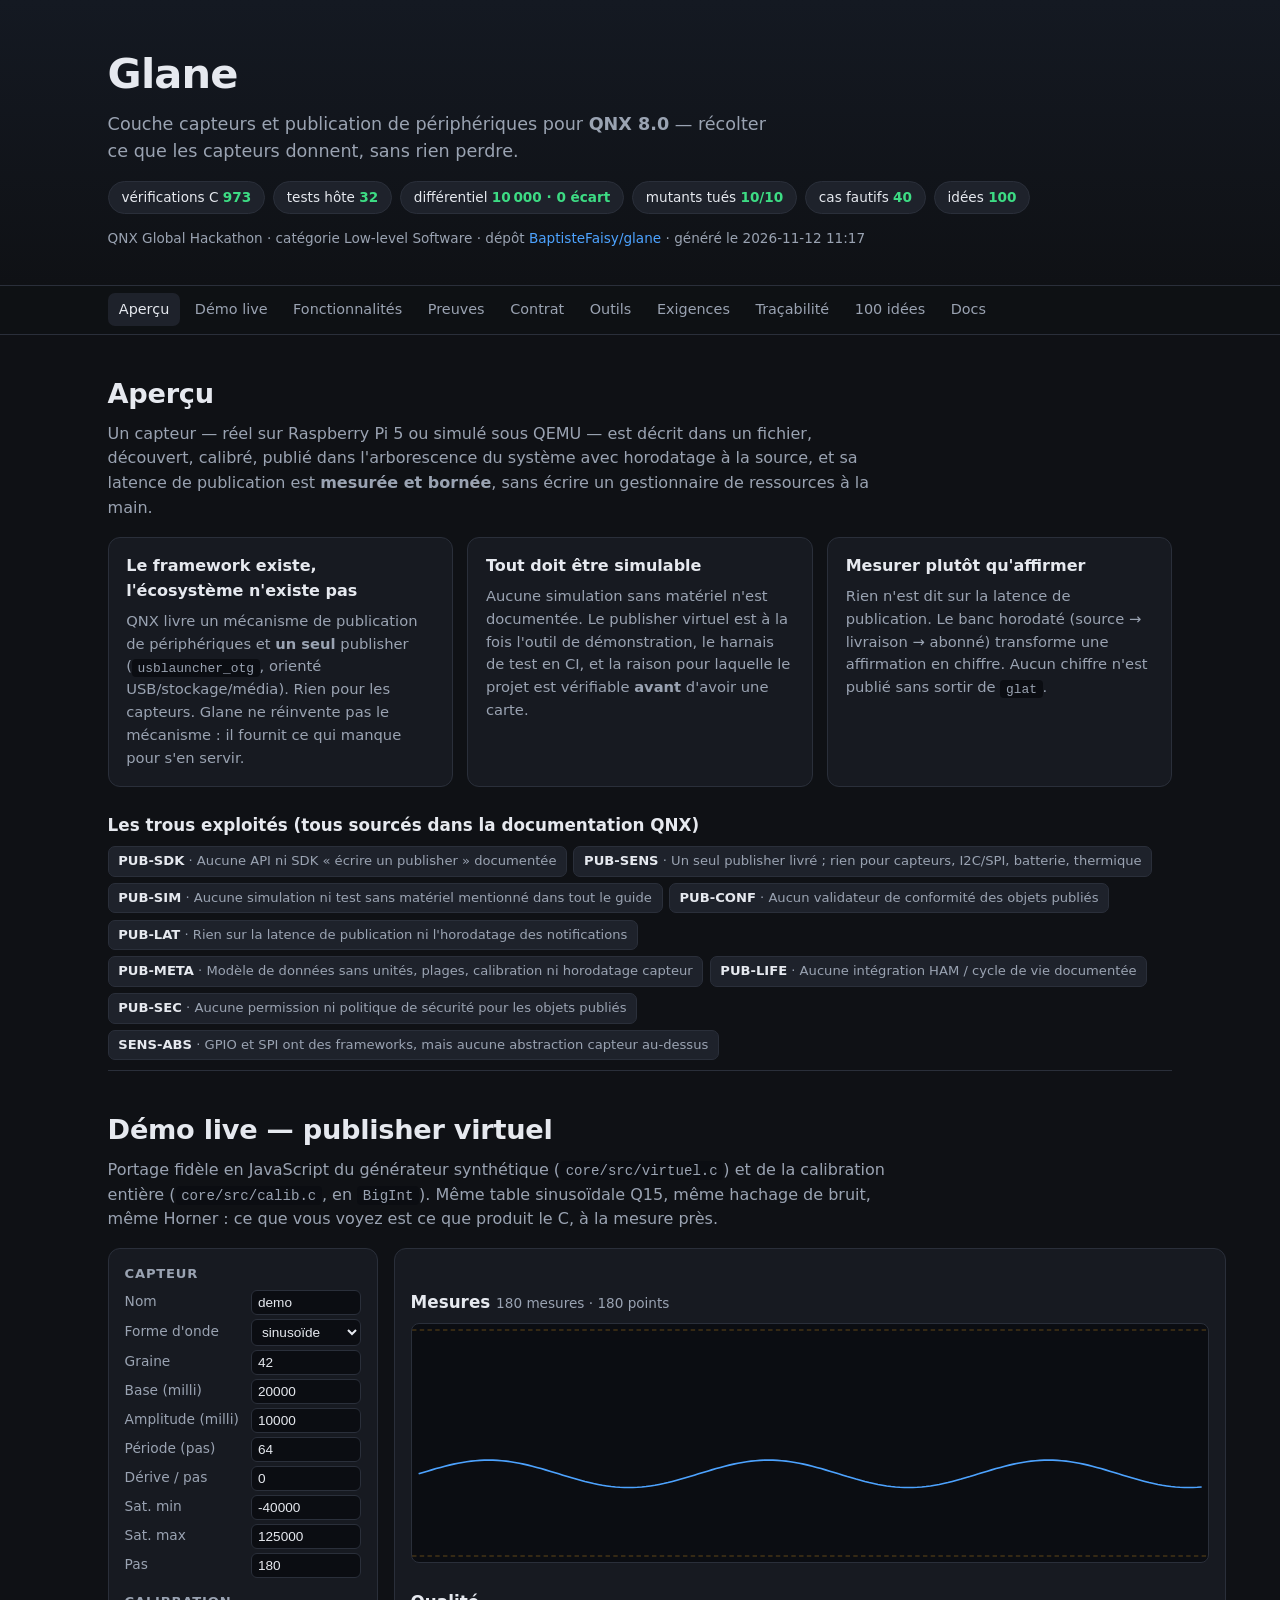
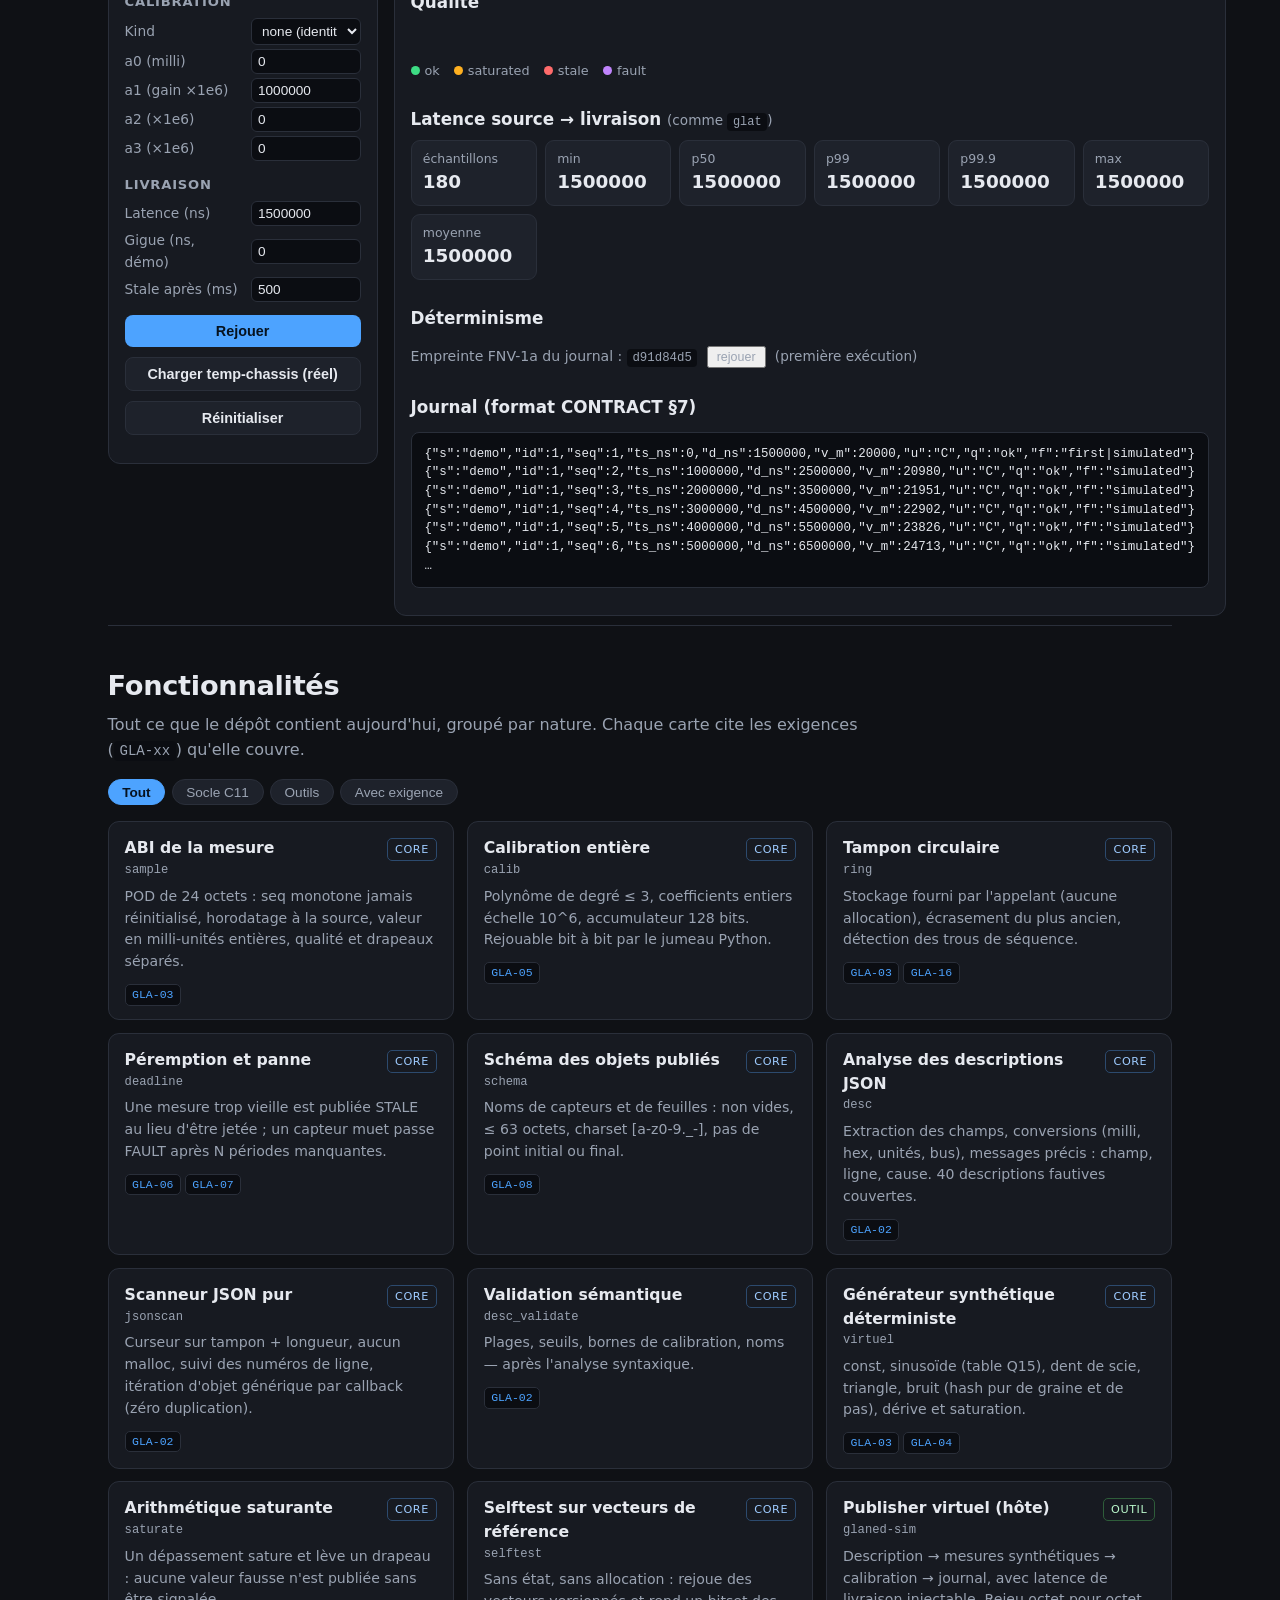
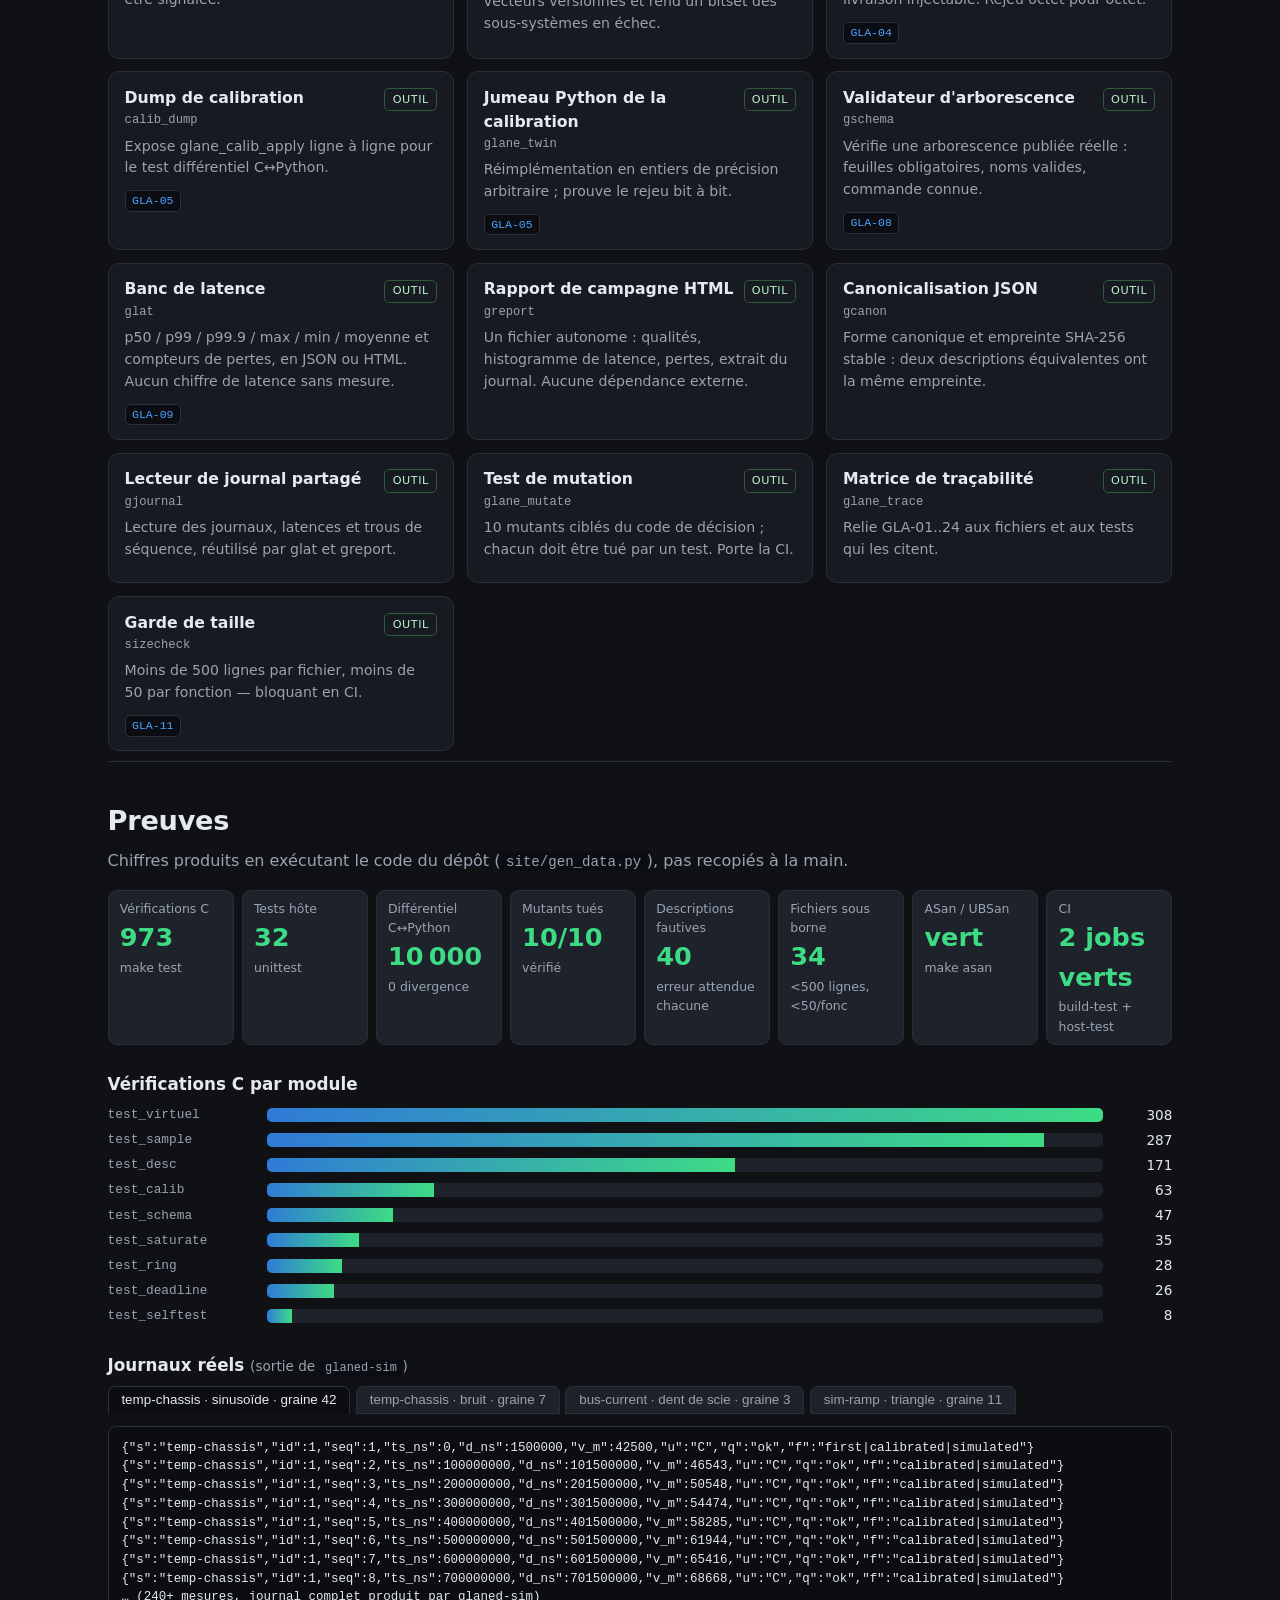
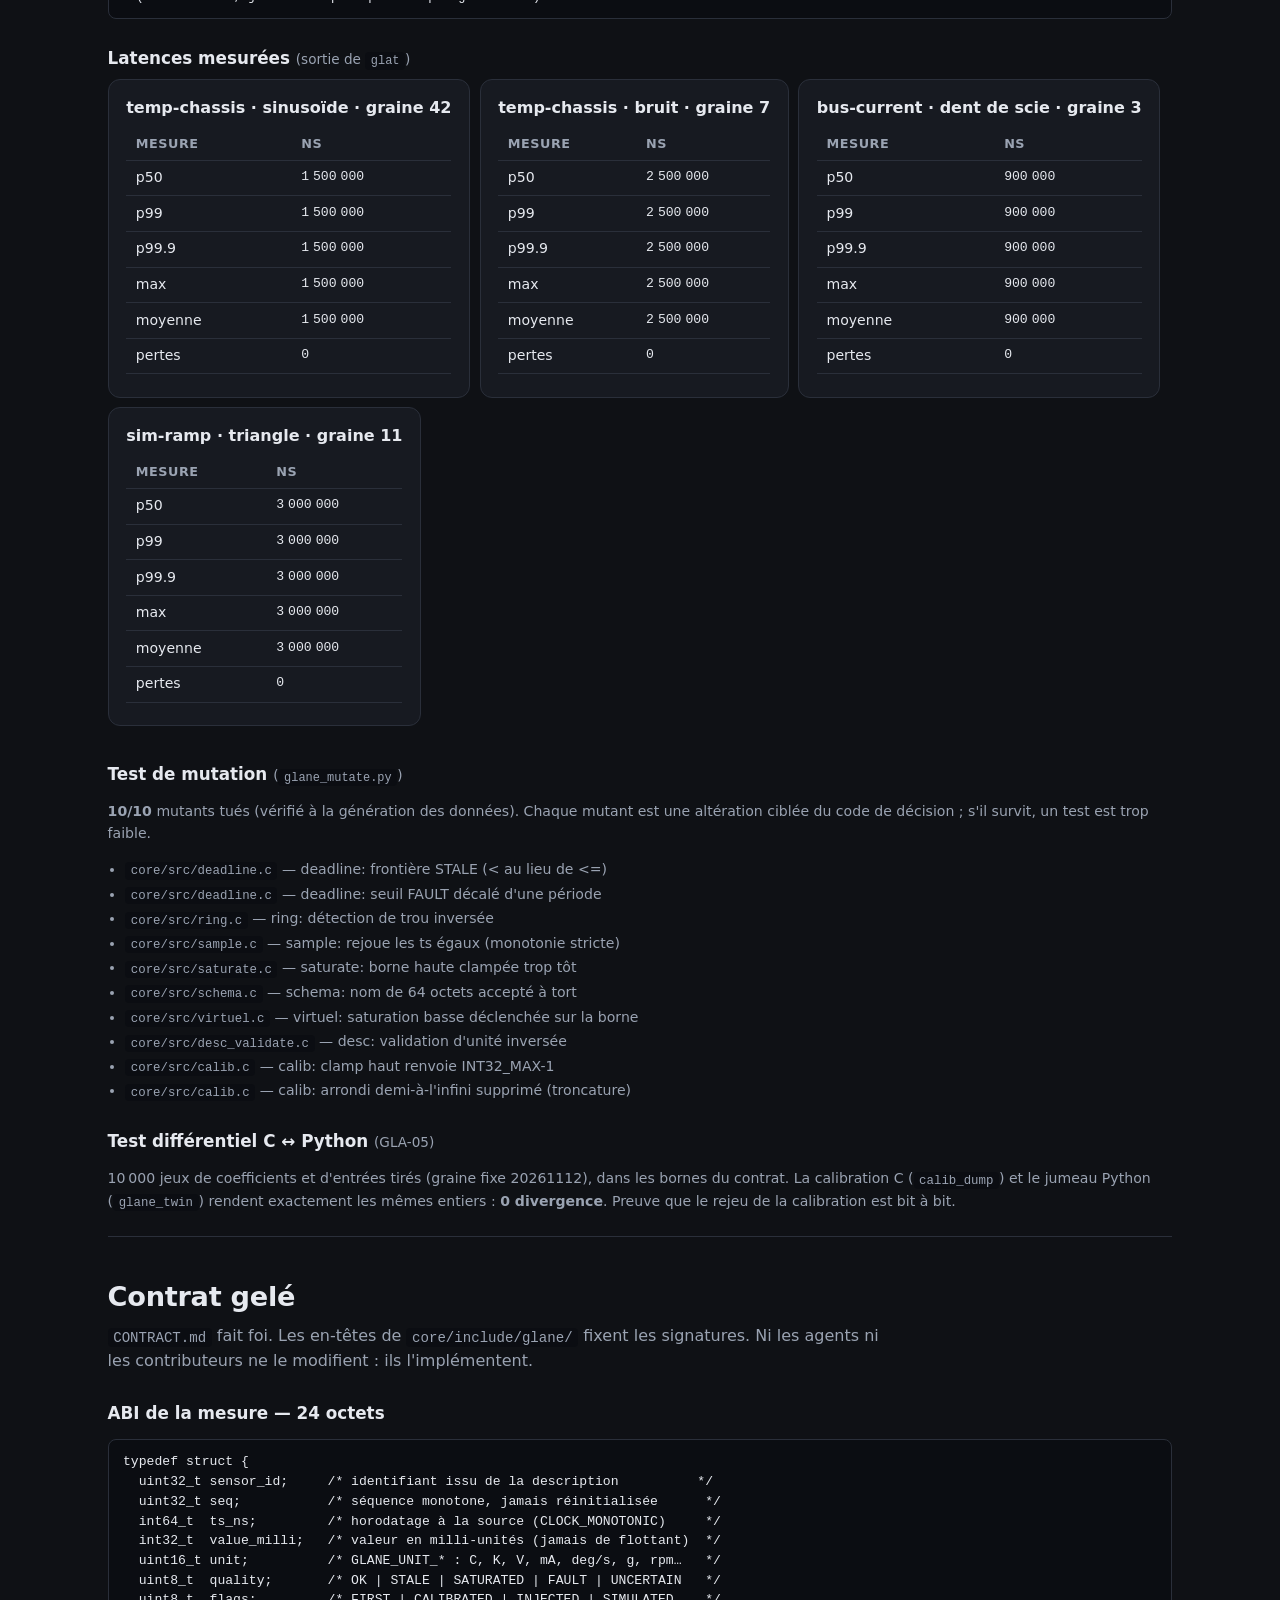
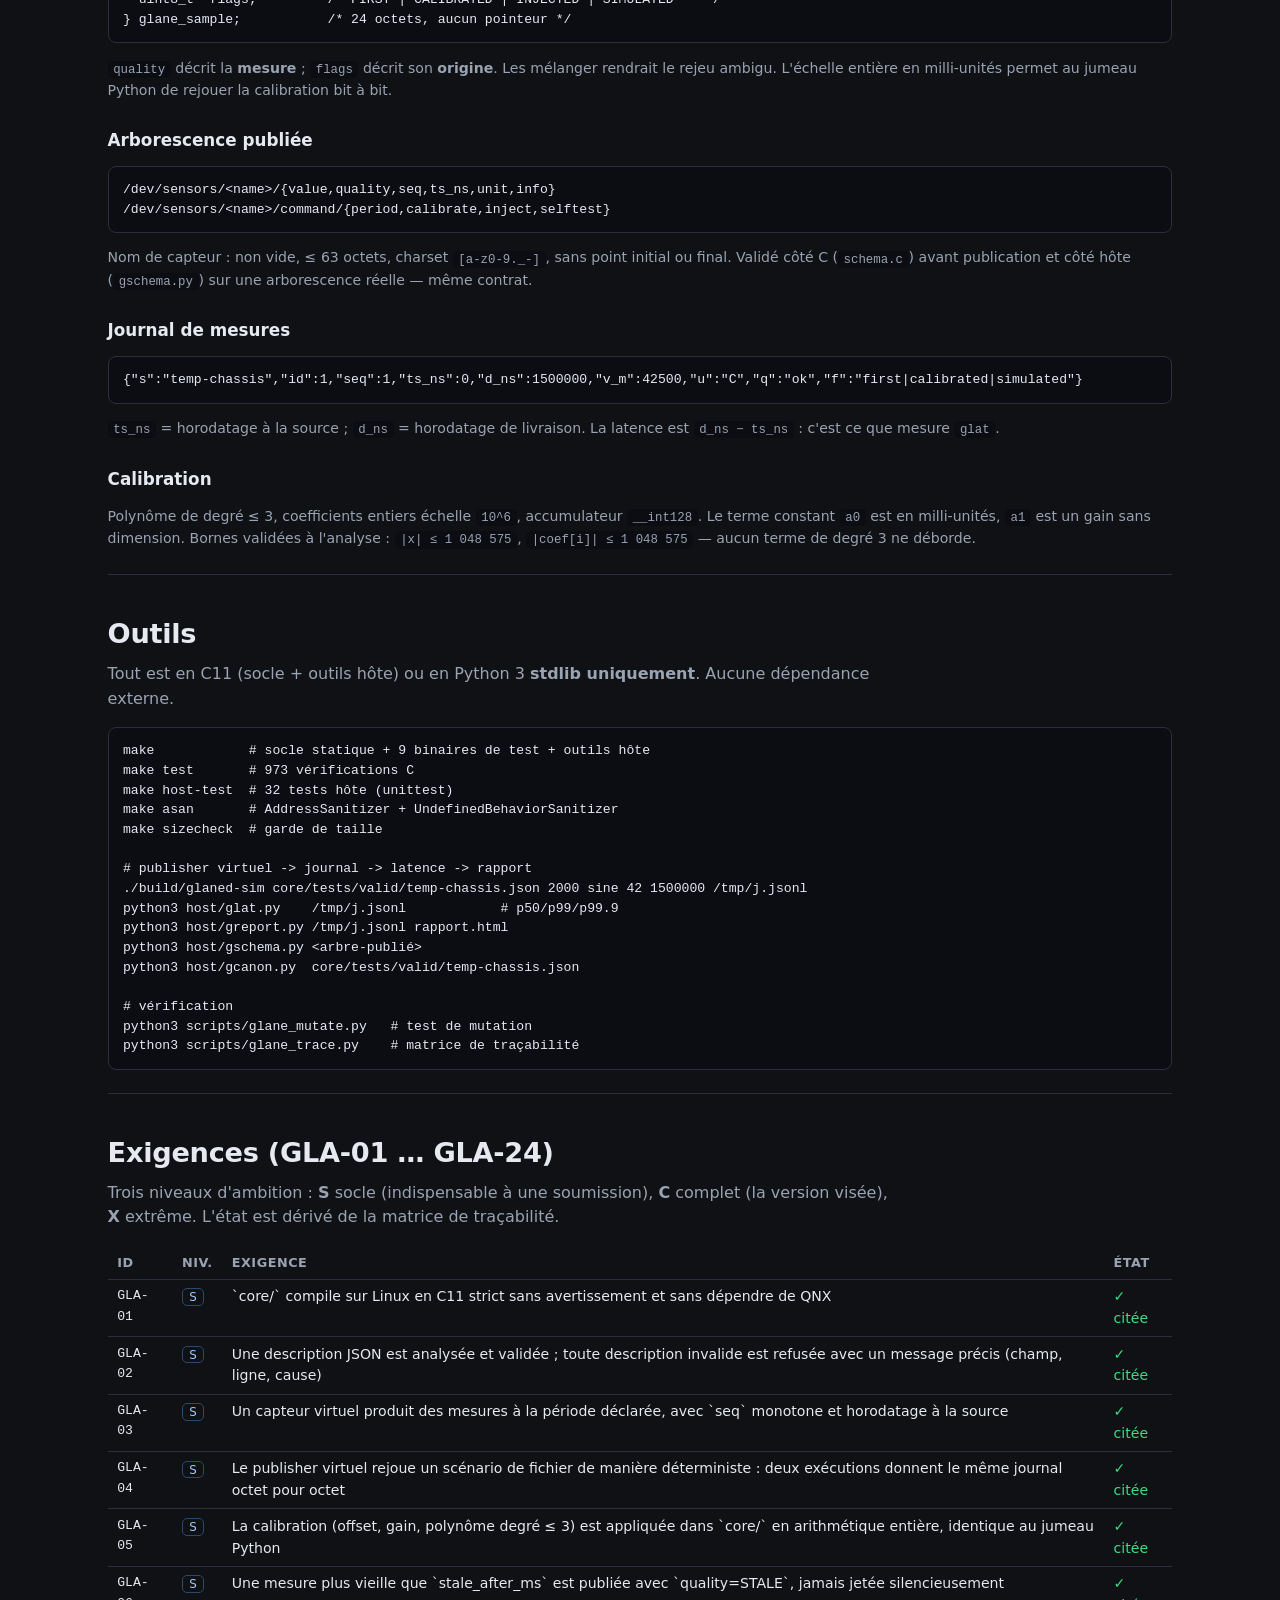
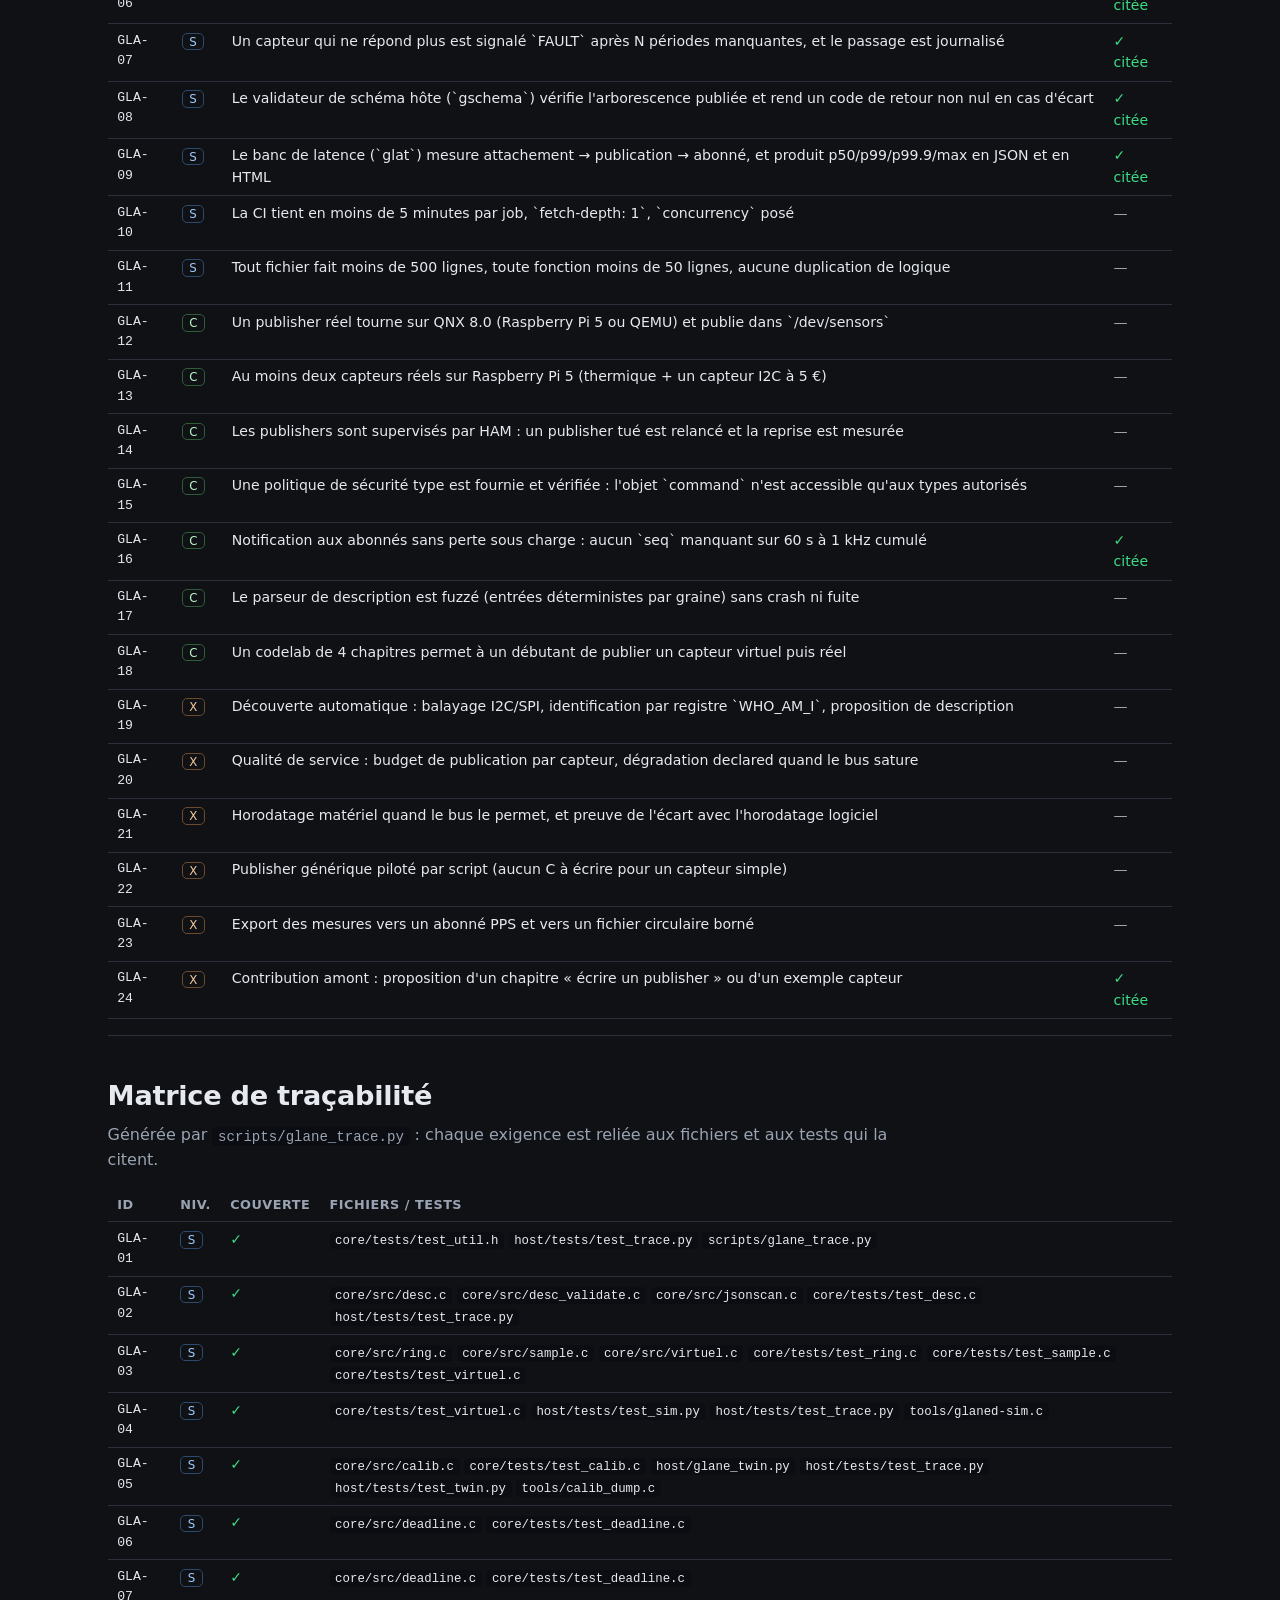
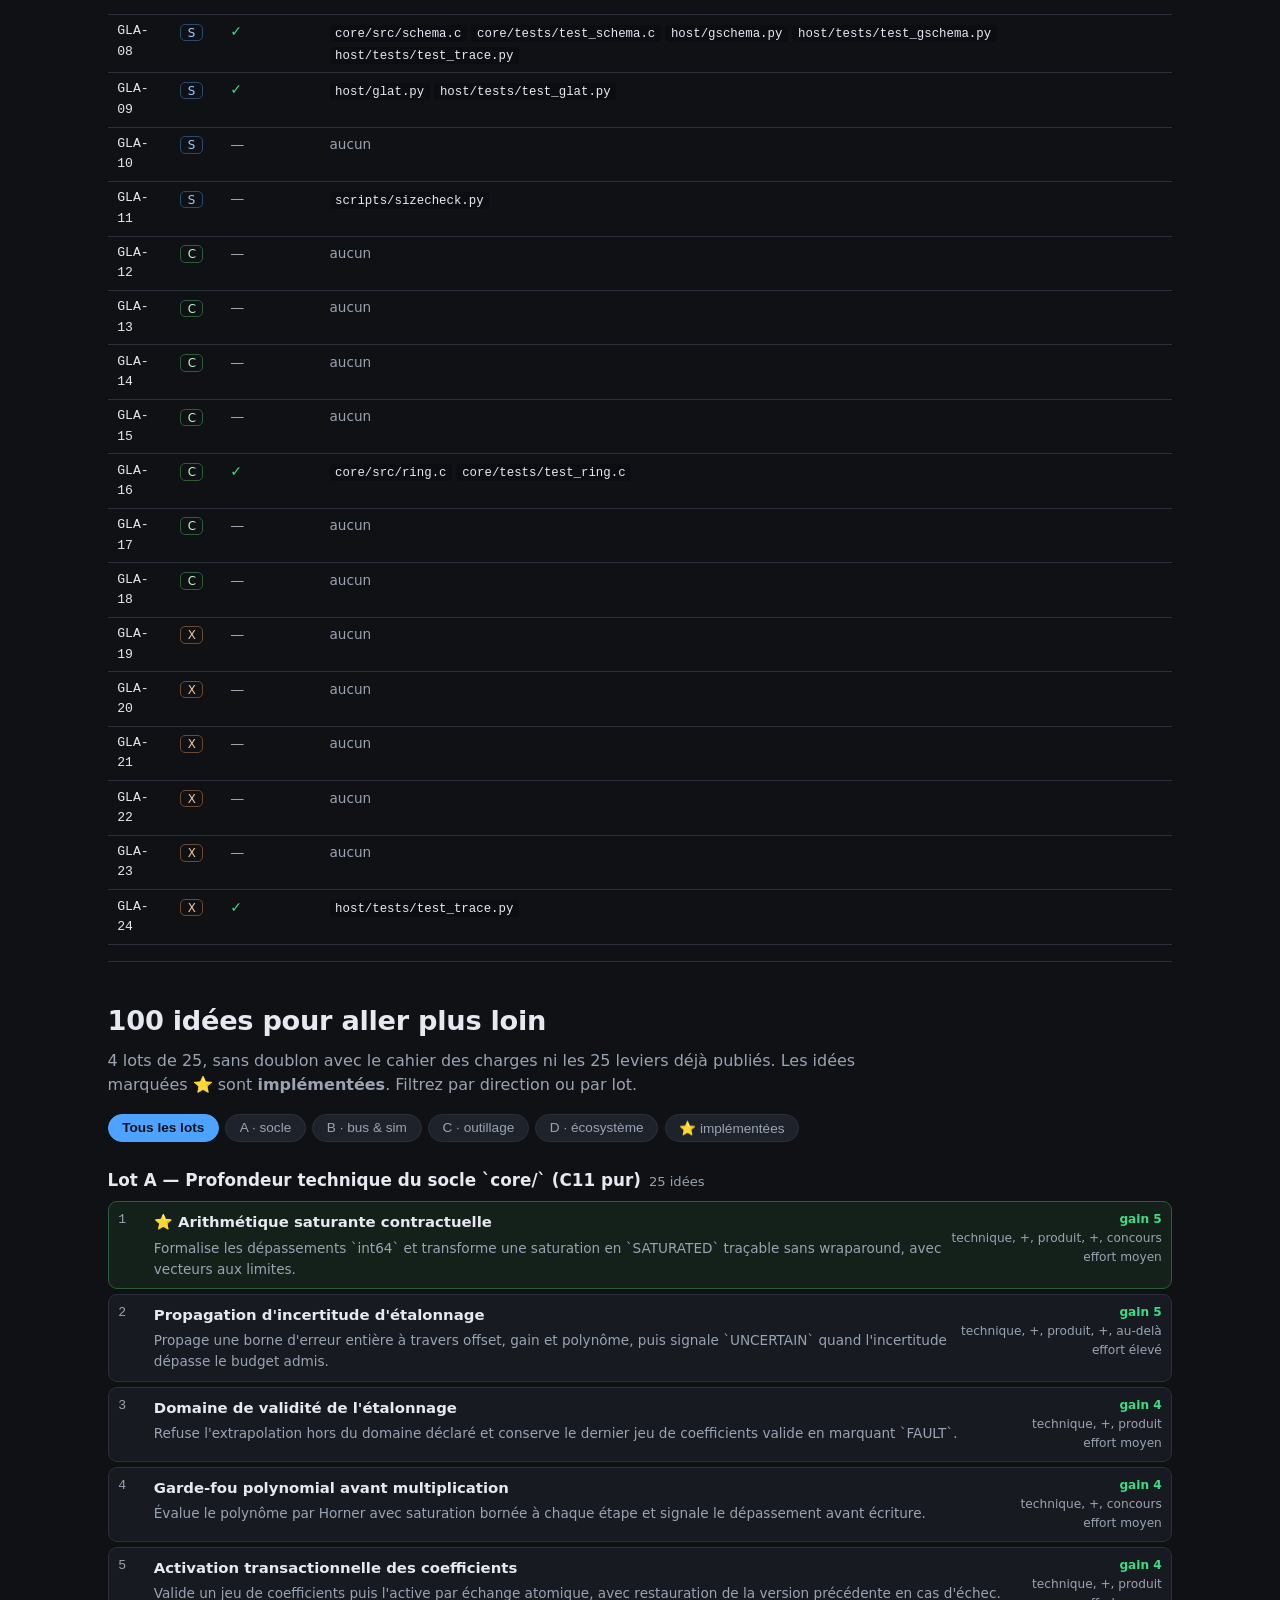
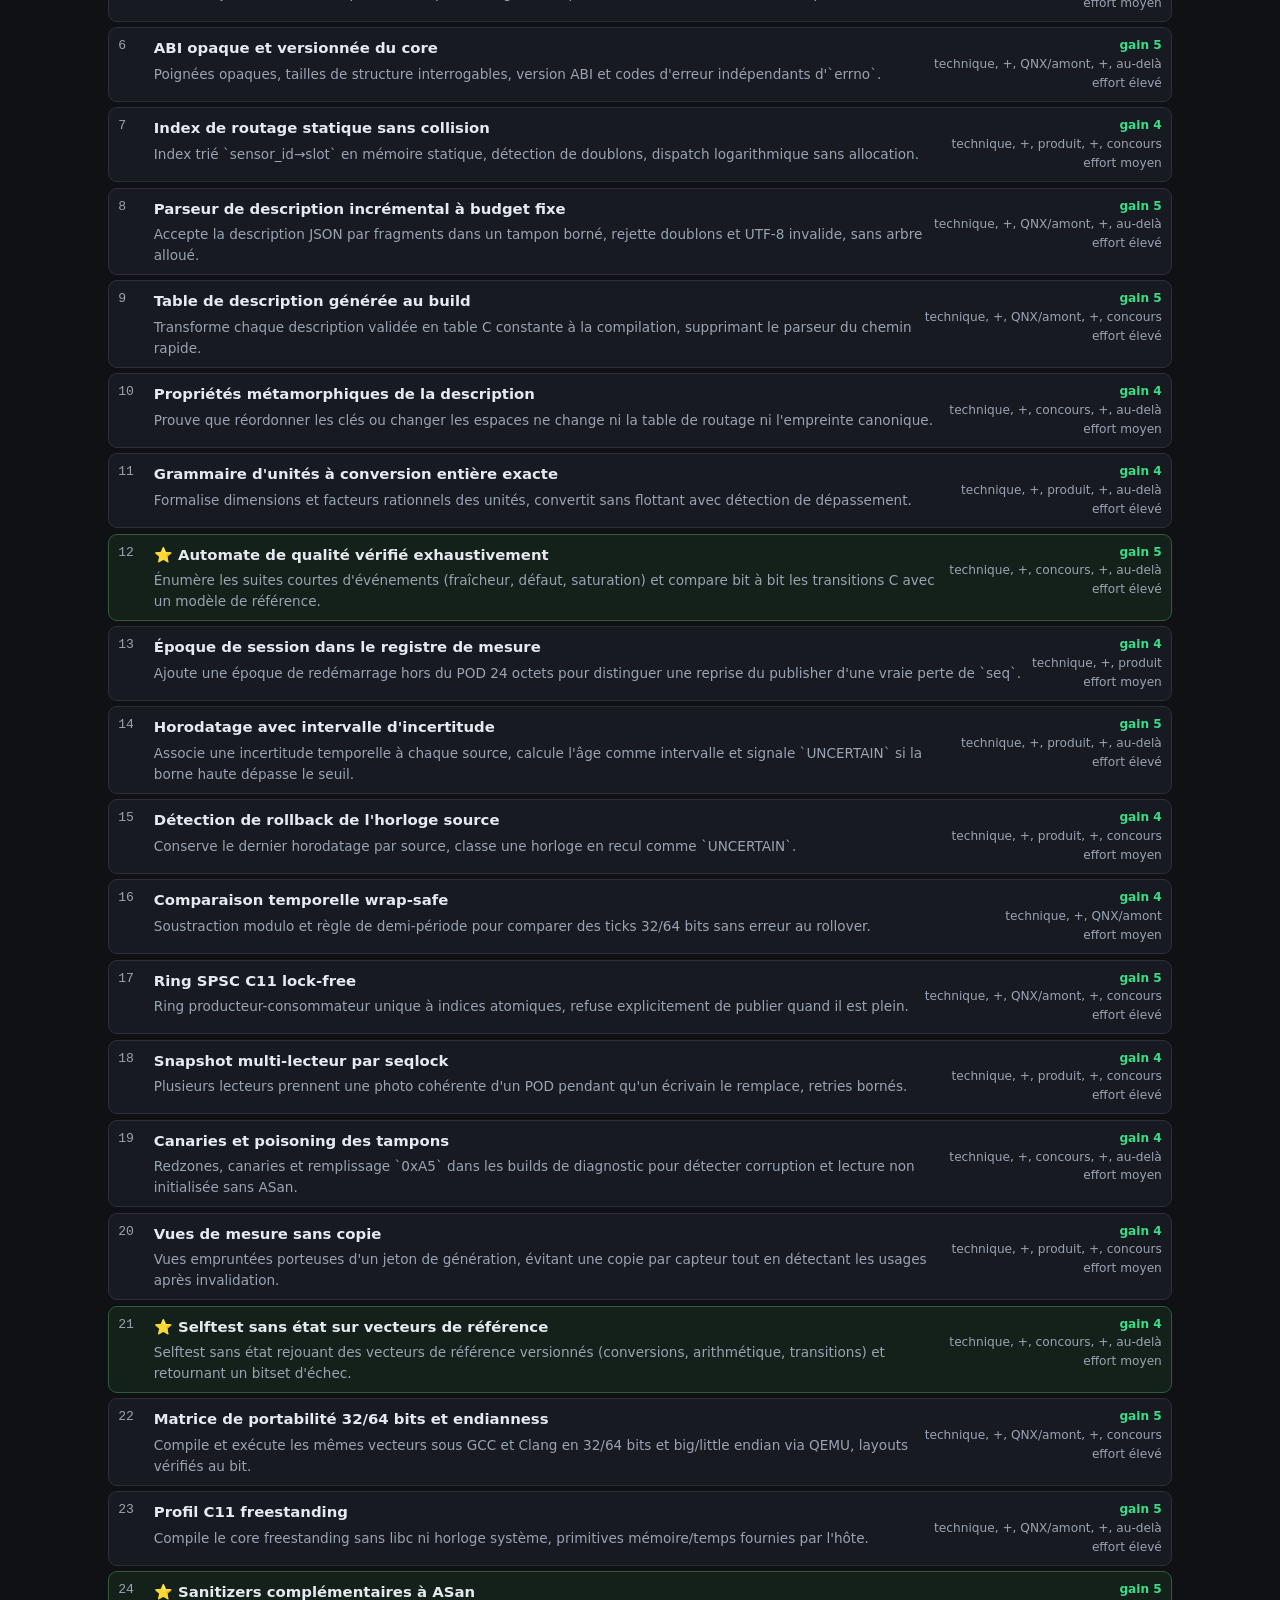
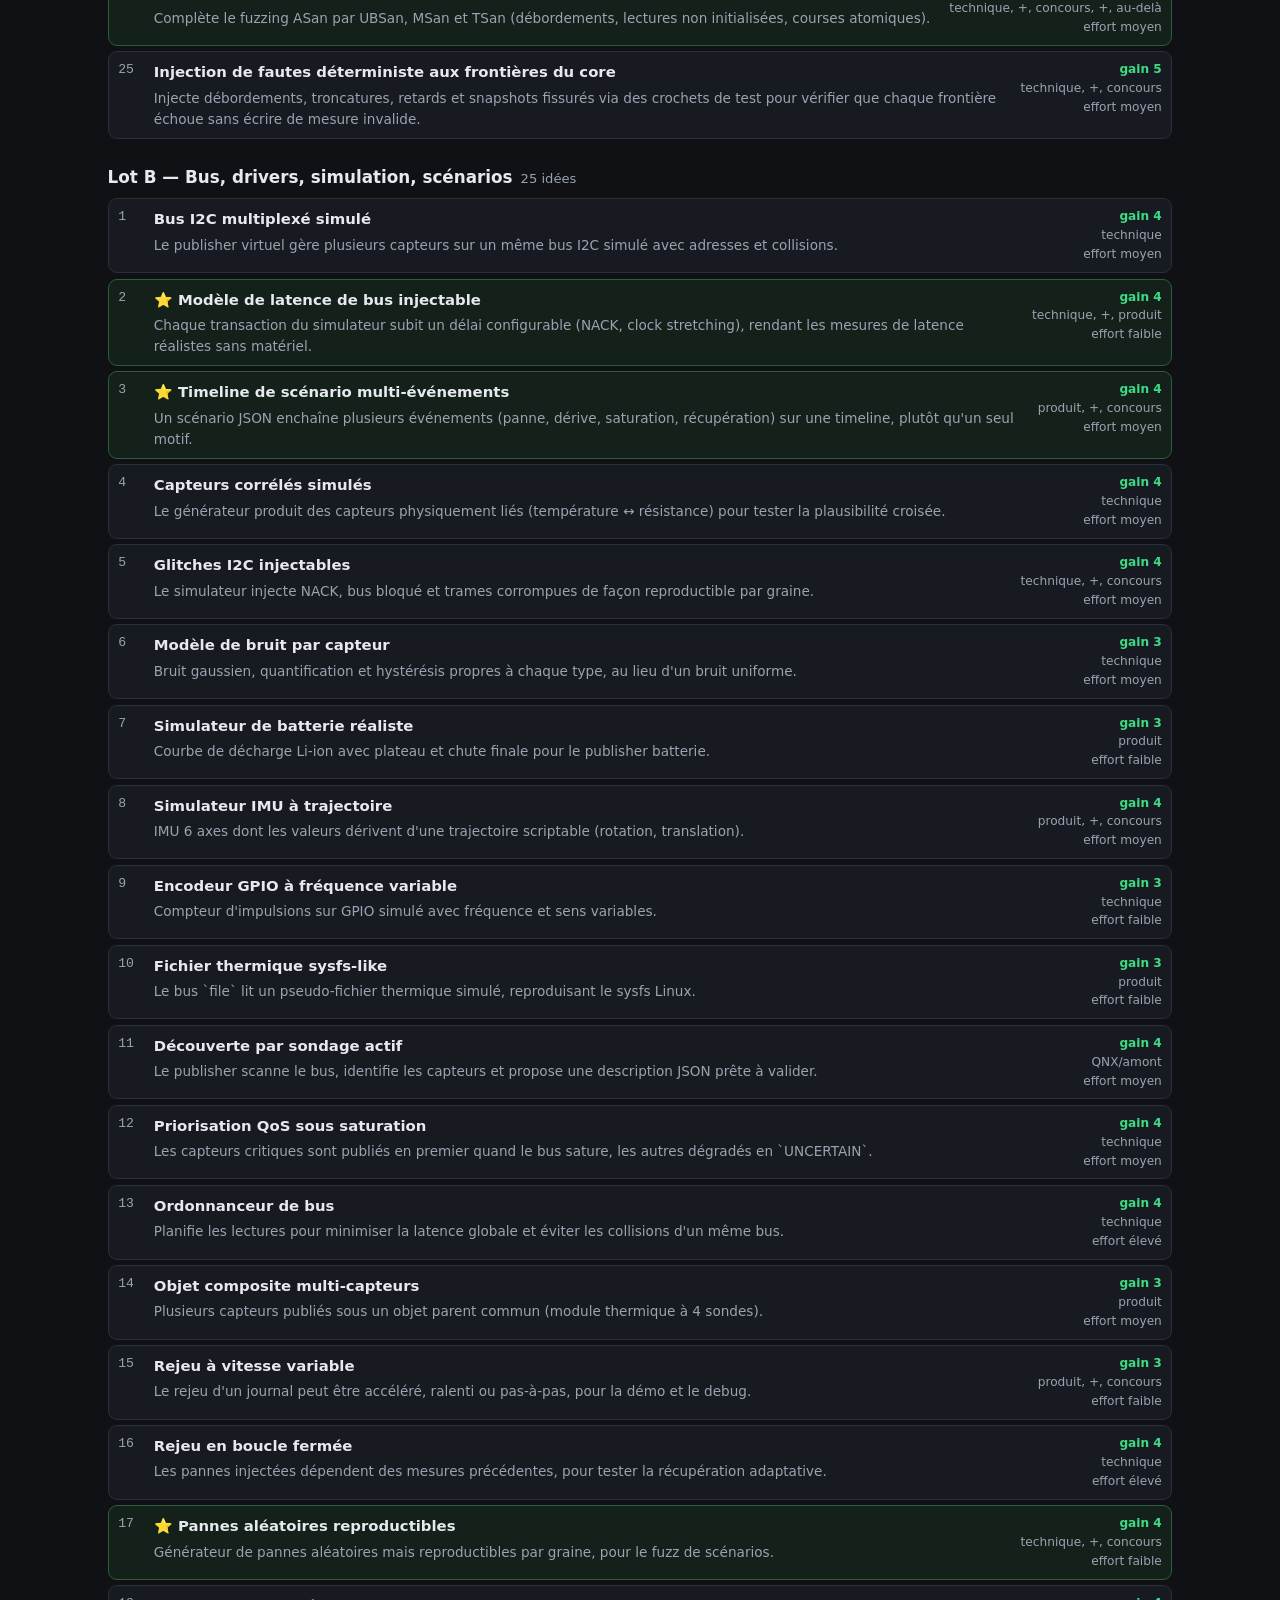
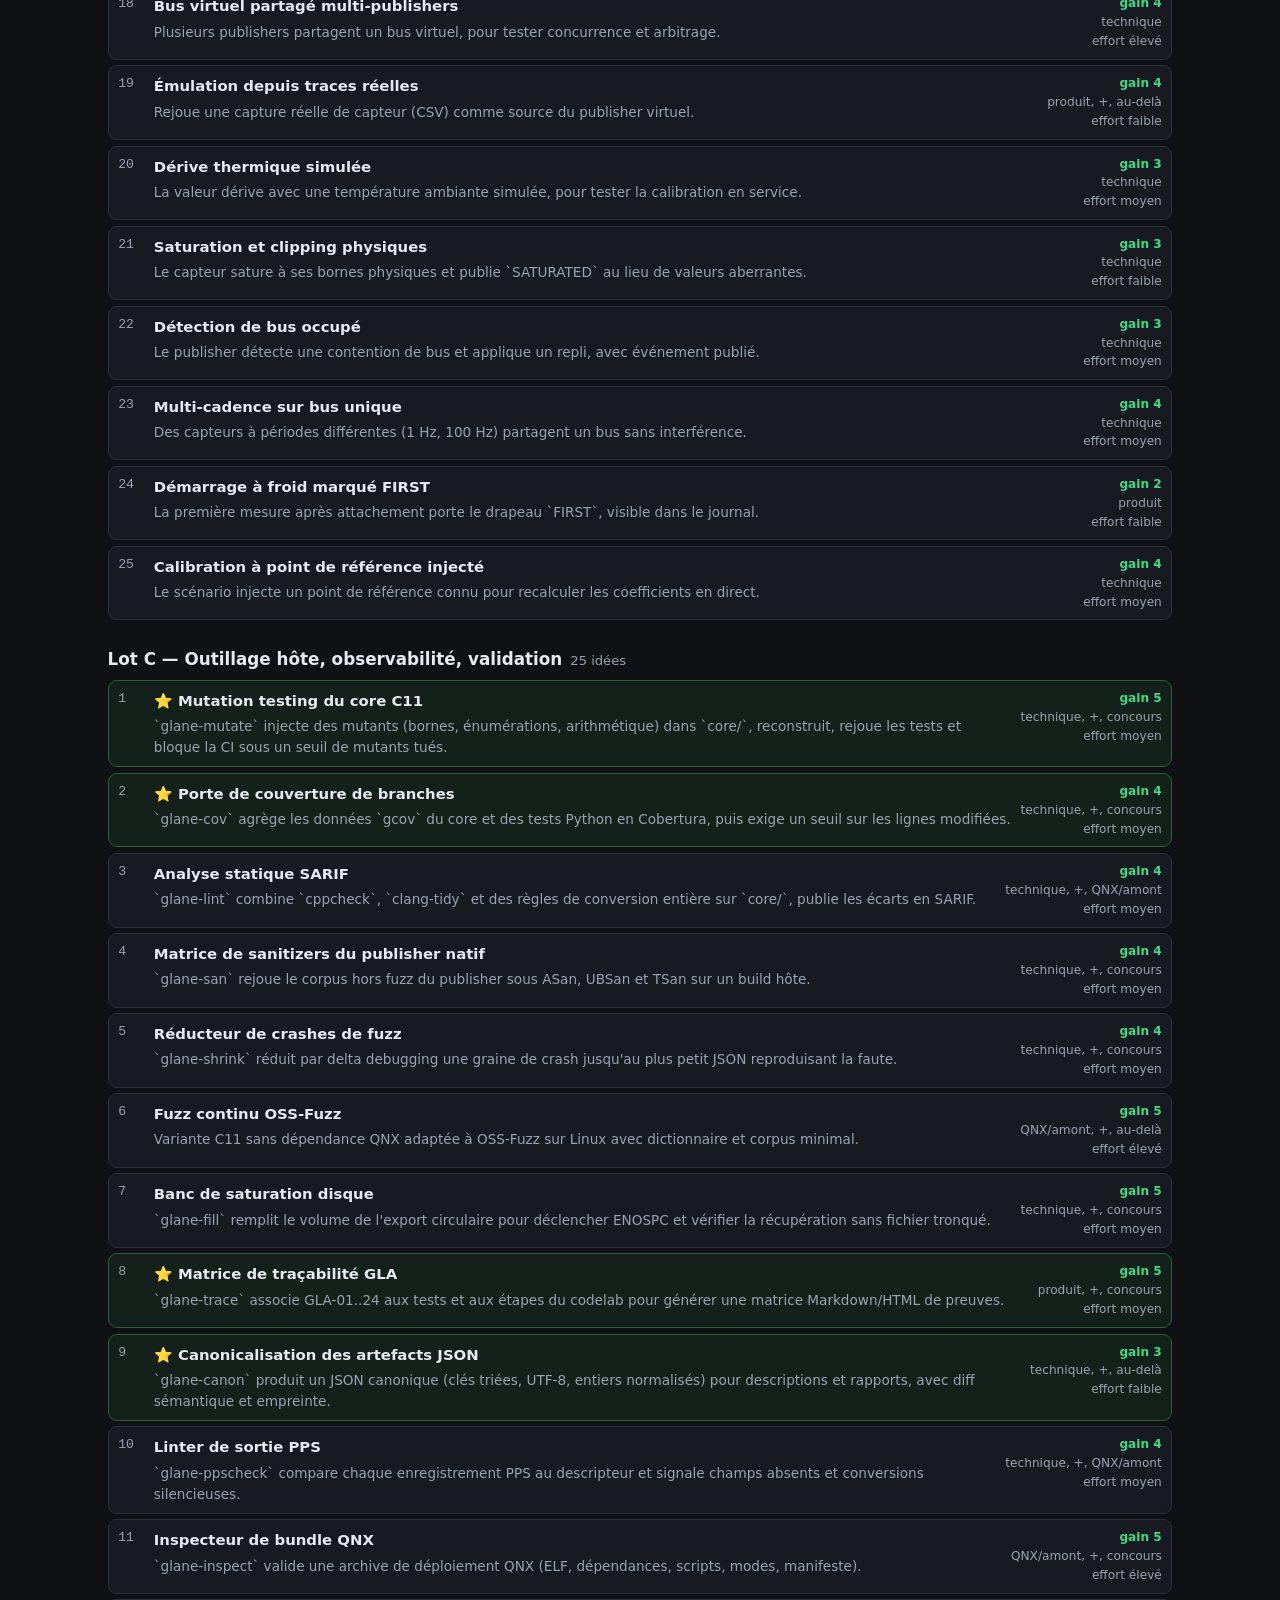
==== site/index.html @ 40583edd "site(demo): preset temp-chassis + nom configurable — journal byte-identique à glaned-sim Le port JS " ====
<!doctype html>
<html lang="fr">
<head>
<meta charset="utf-8">
<meta name="viewport" content="width=device-width, initial-scale=1">
<title>Glane — couche capteurs pour QNX 8.0</title>
<meta name="description" content="Glane : couche d'abstraction capteurs et publication de périphériques pour QNX 8.0. Toutes les fonctionnalités, mesurées et vérifiées.">
<link rel="stylesheet" href="style.css">
</head>
<body>
<header class="top">
  <div class="wrap">
    <h1>Glane</h1>
    <p class="tagline">Couche capteurs et publication de périphériques pour <strong>QNX 8.0</strong> —
    récolter ce que les capteurs donnent, sans rien perdre.</p>
    <div id="badges" class="badges"></div>
    <p class="meta">QNX Global Hackathon · catégorie Low-level Software ·
      dépôt <a href="https://github.com/BaptisteFaisy/glane">BaptisteFaisy/glane</a> ·
      généré le <span id="generated"></span></p>
  </div>
</header>

<nav class="nav" id="nav">
  <div class="wrap">
    <a href="#apercu">Aperçu</a>
    <a href="#demo">Démo live</a>
    <a href="#features">Fonctionnalités</a>
    <a href="#preuves">Preuves</a>
    <a href="#contrat">Contrat</a>
    <a href="#outils">Outils</a>
    <a href="#exigences">Exigences</a>
    <a href="#trace">Traçabilité</a>
    <a href="#idees">100 idées</a>
    <a href="#docs">Docs</a>
  </div>
</nav>

<main class="wrap">

<!-- ============================ APERÇU ============================ -->
<section id="apercu">
  <h2>Aperçu</h2>
  <p class="lead">Un capteur — réel sur Raspberry Pi 5 ou simulé sous QEMU — est
  décrit dans un fichier, découvert, calibré, publié dans l'arborescence du
  système avec horodatage à la source, et sa latence de publication est
  <strong>mesurée et bornée</strong>, sans écrire un gestionnaire de ressources
  à la main.</p>

  <div class="cols">
    <div class="card">
      <h3>Le framework existe, l'écosystème n'existe pas</h3>
      <p>QNX livre un mécanisme de publication de périphériques et <strong>un
      seul</strong> publisher (<code>usblauncher_otg</code>, orienté
      USB/stockage/média). Rien pour les capteurs. Glane ne réinvente pas le
      mécanisme : il fournit ce qui manque pour s'en servir.</p>
    </div>
    <div class="card">
      <h3>Tout doit être simulable</h3>
      <p>Aucune simulation sans matériel n'est documentée. Le publisher virtuel
      est à la fois l'outil de démonstration, le harnais de test en CI, et la
      raison pour laquelle le projet est vérifiable <strong>avant</strong>
      d'avoir une carte.</p>
    </div>
    <div class="card">
      <h3>Mesurer plutôt qu'affirmer</h3>
      <p>Rien n'est dit sur la latence de publication. Le banc horodaté
      (source → livraison → abonné) transforme une affirmation en chiffre.
      Aucun chiffre n'est publié sans sortir de <code>glat</code>.</p>
    </div>
  </div>

  <h3>Les trous exploités (tous sourcés dans la documentation QNX)</h3>
  <div id="holes" class="tags"></div>
</section>

<!-- ============================ DÉMO LIVE ============================ -->
<section id="demo">
  <h2>Démo live — publisher virtuel</h2>
  <p class="lead">Portage fidèle en JavaScript du générateur synthétique
  (<code>core/src/virtuel.c</code>) et de la calibration entière
  (<code>core/src/calib.c</code>, en <code>BigInt</code>). Même table
  sinusoïdale Q15, même hachage de bruit, même Horner : ce que vous voyez est
  ce que produit le C, à la mesure près.</p>

  <div class="demo-grid">
    <div class="panel controls">
      <h3>Capteur</h3>
      <label>Nom <input id="d-name" type="text" value="demo"></label>
      <label>Forme d'onde
        <select id="d-wf">
          <option value="0">constante</option>
          <option value="1" selected>sinusoïde</option>
          <option value="2">dent de scie</option>
          <option value="3">triangle</option>
          <option value="4">bruit</option>
        </select>
      </label>
      <label>Graine <input id="d-seed" type="number" value="42"></label>
      <label>Base (milli) <input id="d-base" type="number" value="20000"></label>
      <label>Amplitude (milli) <input id="d-amp" type="number" value="10000"></label>
      <label>Période (pas) <input id="d-period" type="number" value="64"></label>
      <label>Dérive / pas <input id="d-drift" type="number" value="0"></label>
      <label>Sat. min <input id="d-satmin" type="number" value="-40000"></label>
      <label>Sat. max <input id="d-satmax" type="number" value="125000"></label>
      <label>Pas <input id="d-steps" type="number" value="180"></label>

      <h3>Calibration</h3>
      <label>Kind
        <select id="d-calib">
          <option value="none">none (identité)</option>
          <option value="poly">poly</option>
        </select>
      </label>
      <label>a0 (milli) <input id="d-c0" type="number" value="0"></label>
      <label>a1 (gain ×1e6) <input id="d-c1" type="number" value="1000000"></label>
      <label>a2 (×1e6) <input id="d-c2" type="number" value="0"></label>
      <label>a3 (×1e6) <input id="d-c3" type="number" value="0"></label>

      <h3>Livraison</h3>
      <label>Latence (ns) <input id="d-lat" type="number" value="1500000"></label>
      <label>Gigue (ns, démo) <input id="d-jit" type="number" value="0"></label>
      <label>Stale après (ms) <input id="d-stale" type="number" value="500"></label>
      <button id="d-run" type="button">Rejouer</button>
      <button id="d-preset" type="button" class="ghost">Charger temp-chassis (réel)</button>
      <button id="d-reset" type="button" class="ghost">Réinitialiser</button>
      <p class="small" id="d-preset-note"></p>
    </div>

    <div class="panel">
      <h3>Mesures <span class="hint" id="d-count"></span></h3>
      <svg id="d-chart" viewBox="0 0 720 240" preserveAspectRatio="none" role="img"
           aria-label="Courbe des mesures"></svg>
      <h3>Qualité</h3>
      <div id="d-quality" class="qstrip" aria-label="Qualité par mesure"></div>
      <div class="legend">
        <span><i class="dot ok"></i>ok</span>
        <span><i class="dot sat"></i>saturated</span>
        <span><i class="dot stale"></i>stale</span>
        <span><i class="dot fault"></i>fault</span>
      </div>
      <h3>Latence source → livraison <span class="hint">(comme <code>glat</code>)</span></h3>
      <div id="d-latency" class="stats"></div>
      <h3>Déterminisme</h3>
      <p class="small">Empreinte FNV-1a du journal :
        <code id="d-fp"></code>
        <button id="d-again" type="button" class="ghost small">rejouer</button>
        <span id="d-fp-verdict"></span></p>
      <h3>Journal (format CONTRACT §7)</h3>
      <pre id="d-journal" class="journal"></pre>
    </div>
  </div>
</section>

<!-- ============================ FONCTIONNALITÉS ============================ -->
<section id="features">
  <h2>Fonctionnalités</h2>
  <p class="lead">Tout ce que le dépôt contient aujourd'hui, groupé par nature.
  Chaque carte cite les exigences (<code>GLA-xx</code>) qu'elle couvre.</p>
  <div class="filter" id="f-filter">
    <button data-kind="all" class="on">Tout</button>
    <button data-kind="core">Socle C11</button>
    <button data-kind="outil">Outils</button>
    <button data-kind="gla">Avec exigence</button>
  </div>
  <div id="features-grid" class="grid"></div>
</section>

<!-- ============================ PREUVES ============================ -->
<section id="preuves">
  <h2>Preuves</h2>
  <p class="lead">Chiffres produits en exécutant le code du dépôt
  (<code>site/gen_data.py</code>), pas recopiés à la main.</p>
  <div id="proofs" class="stats big"></div>

  <h3>Vérifications C par module</h3>
  <div id="checks-bars"></div>

  <h3>Journaux réels <span class="hint">(sortie de <code>glaned-sim</code>)</span></h3>
  <div class="tabs" id="journal-tabs"></div>
  <pre id="journal-body" class="journal"></pre>

  <h3>Latences mesurées <span class="hint">(sortie de <code>glat</code>)</span></h3>
  <div id="glat-tables"></div>

  <h3>Test de mutation <span class="hint">(<code>glane_mutate.py</code>)</span></h3>
  <p class="small" id="mutation-summary"></p>
  <ul id="mutation-list" class="tight"></ul>

  <h3>Test différentiel C ↔ Python <span class="hint">(GLA-05)</span></h3>
  <p class="small" id="diff-summary"></p>
</section>

<!-- ============================ CONTRAT ============================ -->
<section id="contrat">
  <h2>Contrat gelé</h2>
  <p class="lead"><code>CONTRACT.md</code> fait foi. Les en-têtes de
  <code>core/include/glane/</code> fixent les signatures. Ni les agents ni les
  contributeurs ne le modifient : ils l'implémentent.</p>

  <h3>ABI de la mesure — 24 octets</h3>
  <pre class="code">typedef struct {
  uint32_t sensor_id;     /* identifiant issu de la description          */
  uint32_t seq;           /* séquence monotone, jamais réinitialisée      */
  int64_t  ts_ns;         /* horodatage à la source (CLOCK_MONOTONIC)     */
  int32_t  value_milli;   /* valeur en milli-unités (jamais de flottant)  */
  uint16_t unit;          /* GLANE_UNIT_* : C, K, V, mA, deg/s, g, rpm…   */
  uint8_t  quality;       /* OK | STALE | SATURATED | FAULT | UNCERTAIN   */
  uint8_t  flags;         /* FIRST | CALIBRATED | INJECTED | SIMULATED    */
} glane_sample;           /* 24 octets, aucun pointeur */</pre>
  <p class="small"><code>quality</code> décrit la <strong>mesure</strong> ;
  <code>flags</code> décrit son <strong>origine</strong>. Les mélanger rendrait
  le rejeu ambigu. L'échelle entière en milli-unités permet au jumeau Python de
  rejouer la calibration bit à bit.</p>

  <h3>Arborescence publiée</h3>
  <pre class="code">/dev/sensors/&lt;name&gt;/{value,quality,seq,ts_ns,unit,info}
/dev/sensors/&lt;name&gt;/command/{period,calibrate,inject,selftest}</pre>
  <p class="small">Nom de capteur : non vide, ≤ 63 octets, charset
  <code>[a-z0-9._-]</code>, sans point initial ou final. Validé côté C
  (<code>schema.c</code>) avant publication et côté hôte
  (<code>gschema.py</code>) sur une arborescence réelle — même contrat.</p>

  <h3>Journal de mesures</h3>
  <pre class="code" id="contract-journal"></pre>
  <p class="small"><code>ts_ns</code> = horodatage à la source ;
  <code>d_ns</code> = horodatage de livraison. La latence est
  <code>d_ns − ts_ns</code> : c'est ce que mesure <code>glat</code>.</p>

  <h3>Calibration</h3>
  <p class="small">Polynôme de degré ≤ 3, coefficients entiers échelle
  <code>10^6</code>, accumulateur <code>__int128</code>. Le terme constant
  <code>a0</code> est en milli-unités, <code>a1</code> est un gain sans
  dimension. Bornes validées à l'analyse : <code>|x| ≤ 1 048 575</code>,
  <code>|coef[i]| ≤ 1 048 575</code> — aucun terme de degré 3 ne déborde.</p>
</section>

<!-- ============================ OUTILS ============================ -->
<section id="outils">
  <h2>Outils</h2>
  <p class="lead">Tout est en C11 (socle + outils hôte) ou en Python 3
  <strong>stdlib uniquement</strong>. Aucune dépendance externe.</p>
  <div id="tools-usage"></div>
</section>

<!-- ============================ EXIGENCES ============================ -->
<section id="exigences">
  <h2>Exigences (GLA-01 … GLA-24)</h2>
  <p class="lead">Trois niveaux d'ambition : <strong>S</strong> socle
  (indispensable à une soumission), <strong>C</strong> complet (la version
  visée), <strong>X</strong> extrême. L'état est dérivé de la matrice de
  traçabilité.</p>
  <div id="requirements"></div>
</section>

<!-- ============================ TRAÇABILITÉ ============================ -->
<section id="trace">
  <h2>Matrice de traçabilité</h2>
  <p class="lead">Générée par <code>scripts/glane_trace.py</code> : chaque
  exigence est reliée aux fichiers et aux tests qui la citent.</p>
  <div id="trace-matrix"></div>
</section>

<!-- ============================ 100 IDÉES ============================ -->
<section id="idees">
  <h2>100 idées pour aller plus loin</h2>
  <p class="lead">4 lots de 25, sans doublon avec le cahier des charges ni les
  25 leviers déjà publiés. Les idées marquées ⭐ sont
  <strong>implémentées</strong>. Filtrez par direction ou par lot.</p>
  <div class="filter" id="i-filter">
    <button data-lot="all" class="on">Tous les lots</button>
    <button data-lot="A">A · socle</button>
    <button data-lot="B">B · bus &amp; sim</button>
    <button data-lot="C">C · outillage</button>
    <button data-lot="D">D · écosystème</button>
    <button data-lot="star">⭐ implémentées</button>
  </div>
  <div id="ideas-list"></div>
</section>

<!-- ============================ DOCS ============================ -->
<section id="docs">
  <h2>Documentation</h2>
  <div class="cols" id="docs-links"></div>
</section>

</main>

<footer class="wrap">
  <p>Glane — Copyright 2026 Baptiste Faisy · Licence
  <a href="https://github.com/BaptisteFaisy/glane/blob/main/LICENSE">Apache-2.0</a> ·
  <a href="https://github.com/BaptisteFaisy/glane">dépôt</a> ·
  <a href="https://github.com/BaptisteFaisy/glane/actions">CI</a></p>
  <p class="small">Cette page ne charge aucune ressource externe : pas de CDN,
  pas de police tierce, pas de mesure d'audience.</p>
</footer>

<script src="data.js"></script>
<script src="demo.js"></script>
<script src="app.js"></script>
</body>
</html>
---- site/style.css ----
/* Glane — feuille de style du site. Aucune ressource externe. */
:root {
  --bg: #0f1115;
  --panel: #171a21;
  --panel2: #1e222b;
  --ink: #e6e9ef;
  --muted: #9aa3b2;
  --line: #2a2f3a;
  --accent: #4da3ff;
  --ok: #3ddc84;
  --sat: #ffb020;
  --stale: #ff6b6b;
  --fault: #c084fc;
  --code: #0b0d12;
}
* { box-sizing: border-box; }
html { scroll-behavior: smooth; scroll-padding-top: 4.5rem; }
body {
  margin: 0; background: var(--bg); color: var(--ink);
  font: 16px/1.55 system-ui, -apple-system, "Segoe UI", Roboto, sans-serif;
}
.wrap { max-width: 1100px; margin: 0 auto; padding: 0 1.1rem; }
a { color: var(--accent); text-decoration: none; }
a:hover { text-decoration: underline; }
code, pre { font-family: ui-monospace, "SF Mono", "Cascadia Code", Menlo, Consolas, monospace; }
code { background: var(--code); padding: .1rem .35rem; border-radius: 4px; font-size: .88em; }

/* ---------- en-tête ---------- */
.top { padding: 2.6rem 0 1.4rem; border-bottom: 1px solid var(--line);
  background: linear-gradient(180deg, #141922, var(--bg)); }
.top h1 { margin: 0; font-size: 2.6rem; letter-spacing: -.02em; }
.tagline { color: var(--muted); font-size: 1.1rem; margin: .3rem 0 1rem; max-width: 60ch; }
.badges { display: flex; flex-wrap: wrap; gap: .5rem; margin: .6rem 0; }
.badge { background: var(--panel2); border: 1px solid var(--line); border-radius: 999px;
  padding: .3rem .8rem; font-size: .85rem; }
.badge b { color: var(--ok); font-variant-numeric: tabular-nums; }
.meta { color: var(--muted); font-size: .85rem; }

/* ---------- navigation ---------- */
.nav { position: sticky; top: 0; z-index: 10; background: rgba(15,17,21,.94);
  backdrop-filter: blur(6px); border-bottom: 1px solid var(--line); }
.nav .wrap { display: flex; flex-wrap: wrap; gap: .2rem; padding: .45rem 1.1rem; }
.nav a { color: var(--muted); padding: .35rem .7rem; border-radius: 7px; font-size: .9rem; }
.nav a:hover { color: var(--ink); background: var(--panel2); text-decoration: none; }
.nav a.active { color: var(--ink); background: var(--panel2); }

/* ---------- sections ---------- */
section { padding: 2.4rem 0 .6rem; border-bottom: 1px solid var(--line); }
section h2 { font-size: 1.7rem; margin: 0 0 .4rem; letter-spacing: -.01em; }
section h3 { font-size: 1.05rem; margin: 1.6rem 0 .5rem; color: var(--ink); }
.lead { color: var(--muted); max-width: 78ch; margin: .2rem 0 1rem; }
.small { color: var(--muted); font-size: .88rem; }
.hint { color: var(--muted); font-weight: 400; font-size: .85rem; }

.cols { display: grid; grid-template-columns: repeat(auto-fit, minmax(260px, 1fr)); gap: .9rem; }
.card { background: var(--panel); border: 1px solid var(--line); border-radius: 12px; padding: 1rem 1.1rem; }
.card h3 { margin: 0 0 .4rem; font-size: 1rem; }
.card p { margin: 0; color: var(--muted); font-size: .92rem; }

.tags { display: flex; flex-wrap: wrap; gap: .4rem; }
.tag { background: var(--panel2); border: 1px solid var(--line); border-radius: 7px;
  padding: .25rem .6rem; font-size: .82rem; color: var(--muted); }
.tag b { color: var(--ink); }

/* ---------- démo ---------- */
.demo-grid { display: grid; grid-template-columns: 270px 1fr; gap: 1rem; align-items: start; }
.panel { background: var(--panel); border: 1px solid var(--line); border-radius: 12px; padding: .9rem 1rem; }
.controls h3 { margin: .9rem 0 .35rem; font-size: .82rem; text-transform: uppercase;
  letter-spacing: .06em; color: var(--muted); }
.controls h3:first-child { margin-top: 0; }
.controls label { display: flex; justify-content: space-between; align-items: center;
  gap: .5rem; font-size: .86rem; margin: .25rem 0; color: var(--muted); }
.controls input, .controls select { width: 110px; background: var(--code); color: var(--ink);
  border: 1px solid var(--line); border-radius: 6px; padding: .25rem .4rem; font-size: .85rem; }
.controls button { width: 100%; margin-top: .6rem; background: var(--accent); color: #06121f;
  border: 0; border-radius: 8px; padding: .5rem; font-weight: 600; cursor: pointer; font-size: .9rem; }
.controls button.ghost { background: var(--panel2); color: var(--ink); border: 1px solid var(--line); }
.controls button:hover { filter: brightness(1.08); }

#d-chart { width: 100%; height: 240px; background: var(--code); border: 1px solid var(--line);
  border-radius: 8px; display: block; }
.qstrip { display: flex; flex-wrap: wrap; gap: 1px; margin: .3rem 0; }
.qstrip i { width: 7px; height: 16px; border-radius: 2px; display: block; }
.legend { display: flex; gap: .9rem; font-size: .8rem; color: var(--muted); margin-bottom: .4rem; }
.dot { width: 9px; height: 9px; border-radius: 50%; display: inline-block; margin-right: .3rem; }
.dot.ok { background: var(--ok); } .dot.sat { background: var(--sat); }
.dot.stale { background: var(--stale); } .dot.fault { background: var(--fault); }

.stats { display: grid; grid-template-columns: repeat(auto-fit, minmax(120px, 1fr)); gap: .5rem; }
.stat { background: var(--panel2); border: 1px solid var(--line); border-radius: 9px; padding: .5rem .7rem; }
.stat .k { color: var(--muted); font-size: .78rem; }
.stat .v { font-size: 1.15rem; font-variant-numeric: tabular-nums; font-weight: 600; }
.stats.big .stat .v { font-size: 1.6rem; color: var(--ok); }

.journal { background: var(--code); border: 1px solid var(--line); border-radius: 8px;
  padding: .7rem .8rem; overflow-x: auto; font-size: .78rem; line-height: 1.5; max-height: 220px; }
pre.code { background: var(--code); border: 1px solid var(--line); border-radius: 8px;
  padding: .8rem .9rem; overflow-x: auto; font-size: .82rem; line-height: 1.5; }
button.small { width: auto; padding: .15rem .5rem; font-size: .78rem; margin: 0 .3rem; }

/* ---------- grille de fonctionnalités ---------- */
.filter { display: flex; flex-wrap: wrap; gap: .4rem; margin: .6rem 0 1rem; }
.filter button { background: var(--panel2); color: var(--muted); border: 1px solid var(--line);
  border-radius: 999px; padding: .3rem .85rem; cursor: pointer; font-size: .85rem; }
.filter button.on { background: var(--accent); color: #06121f; border-color: var(--accent); font-weight: 600; }
.grid { display: grid; grid-template-columns: repeat(auto-fill, minmax(300px, 1fr)); gap: .8rem; }
.feat { background: var(--panel); border: 1px solid var(--line); border-radius: 11px; padding: .85rem 1rem; }
.feat .head { display: flex; align-items: baseline; justify-content: space-between; gap: .5rem; }
.feat h4 { margin: 0; font-size: .98rem; }
.feat .id { color: var(--muted); font-size: .76rem; font-family: ui-monospace, monospace; }
.feat p { margin: .35rem 0 .5rem; color: var(--muted); font-size: .88rem; }
.kind { font-size: .7rem; text-transform: uppercase; letter-spacing: .05em; border-radius: 5px;
  padding: .12rem .45rem; border: 1px solid var(--line); color: var(--muted); white-space: nowrap; }
.kind.core { color: #9ecbff; border-color: #2c4a6e; }
.kind.outil { color: #b9f6ca; border-color: #2e5d3a; }
.gla { display: inline-block; background: var(--code); border: 1px solid var(--line);
  border-radius: 5px; padding: .05rem .4rem; font-size: .72rem; color: var(--accent);
  font-family: ui-monospace, monospace; margin-right: .25rem; }

/* ---------- barres de vérifications ---------- */
.bar-row { display: grid; grid-template-columns: 150px 1fr 60px; gap: .6rem; align-items: center;
  font-size: .85rem; margin: .25rem 0; }
.bar-row .name { color: var(--muted); font-family: ui-monospace, monospace; font-size: .8rem; }
.bar { background: var(--panel2); border-radius: 5px; height: 14px; overflow: hidden; }
.bar > i { display: block; height: 100%; background: linear-gradient(90deg, #2f7bd6, var(--ok)); }
.bar-row .n { text-align: right; font-variant-numeric: tabular-nums; }

/* ---------- tableaux ---------- */
table { width: 100%; border-collapse: collapse; font-size: .88rem; margin: .4rem 0; }
th, td { text-align: left; padding: .4rem .6rem; border-bottom: 1px solid var(--line); vertical-align: top; }
th { color: var(--muted); font-weight: 600; font-size: .8rem; text-transform: uppercase; letter-spacing: .04em; }
td.mono { font-family: ui-monospace, monospace; font-size: .82rem; }
.pill { border-radius: 5px; padding: .05rem .4rem; font-size: .74rem; border: 1px solid var(--line); }
.pill.S { color: #9ecbff; border-color: #2c4a6e; }
.pill.C { color: #b9f6ca; border-color: #2e5d3a; }
.pill.X { color: #f6c89e; border-color: #6e4a2c; }
.yes { color: var(--ok); } .no { color: var(--muted); }

/* ---------- onglets journaux ---------- */
.tabs { display: flex; flex-wrap: wrap; gap: .35rem; margin: .5rem 0; }
.tabs button { background: var(--panel2); color: var(--muted); border: 1px solid var(--line);
  border-radius: 7px 7px 0 0; padding: .35rem .8rem; cursor: pointer; font-size: .84rem; }
.tabs button.on { background: var(--code); color: var(--ink); border-bottom-color: var(--code); }

/* ---------- idées ---------- */
.lot { margin-bottom: 1.4rem; }
.lot h3 { display: flex; align-items: baseline; gap: .5rem; }
.lot .count { color: var(--muted); font-size: .82rem; font-weight: 400; }
.idea { display: grid; grid-template-columns: 26px 1fr auto; gap: .6rem; padding: .5rem .6rem;
  border: 1px solid var(--line); border-radius: 9px; margin: .35rem 0; background: var(--panel); }
.idea.star { border-color: #2e5d3a; background: #14201a; }
.idea .n { color: var(--muted); font-family: ui-monospace, monospace; font-size: .82rem; }
.idea .body strong { font-size: .93rem; }
.idea .body p { margin: .15rem 0 0; color: var(--muted); font-size: .85rem; }
.idea .meta-r { text-align: right; font-size: .76rem; color: var(--muted); white-space: nowrap; }
.gain { color: var(--ok); font-weight: 600; }
.star-mark { color: var(--ok); }

.tight { margin: .3rem 0; padding-left: 1.1rem; color: var(--muted); font-size: .88rem; }
.tight li { margin: .15rem 0; }

footer { padding: 1.6rem 0 2.4rem; color: var(--muted); font-size: .88rem; }

@media (max-width: 820px) {
  .demo-grid { grid-template-columns: 1fr; }
  .controls input, .controls select { width: 100px; }
}
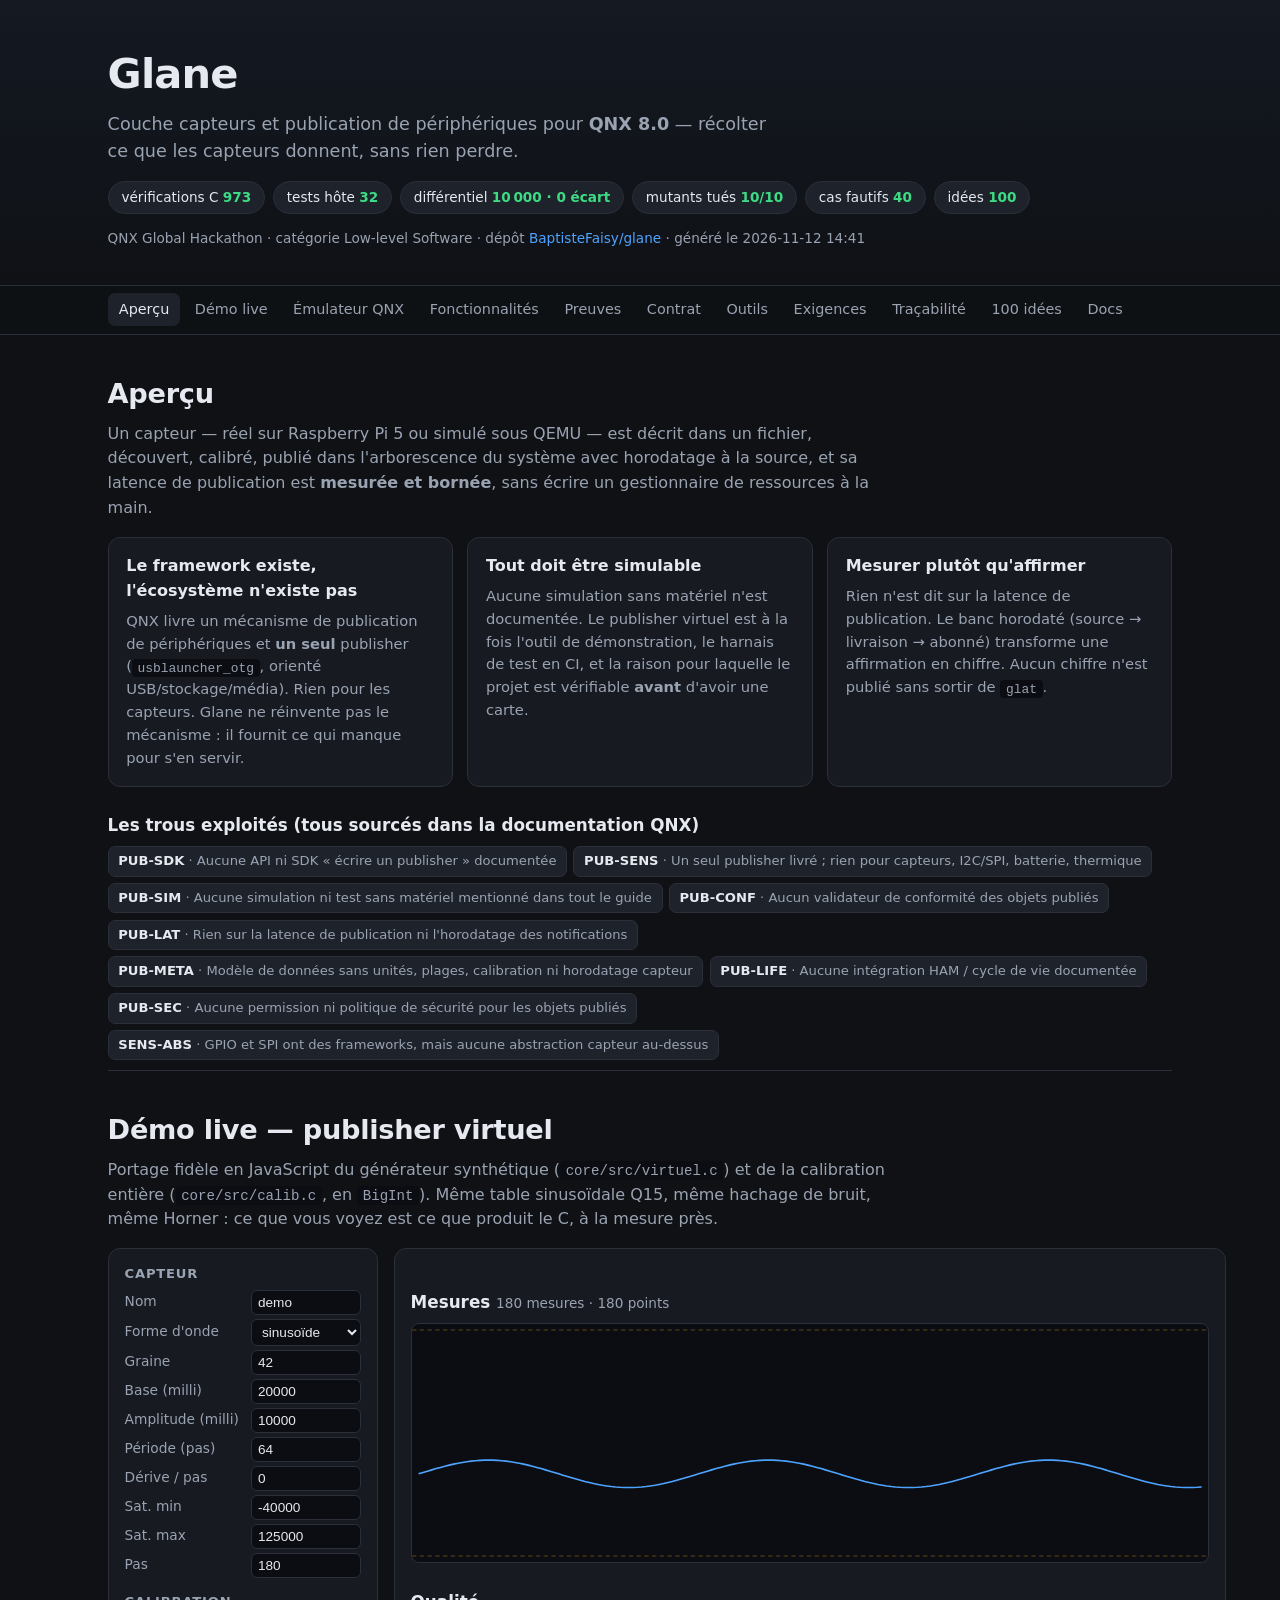
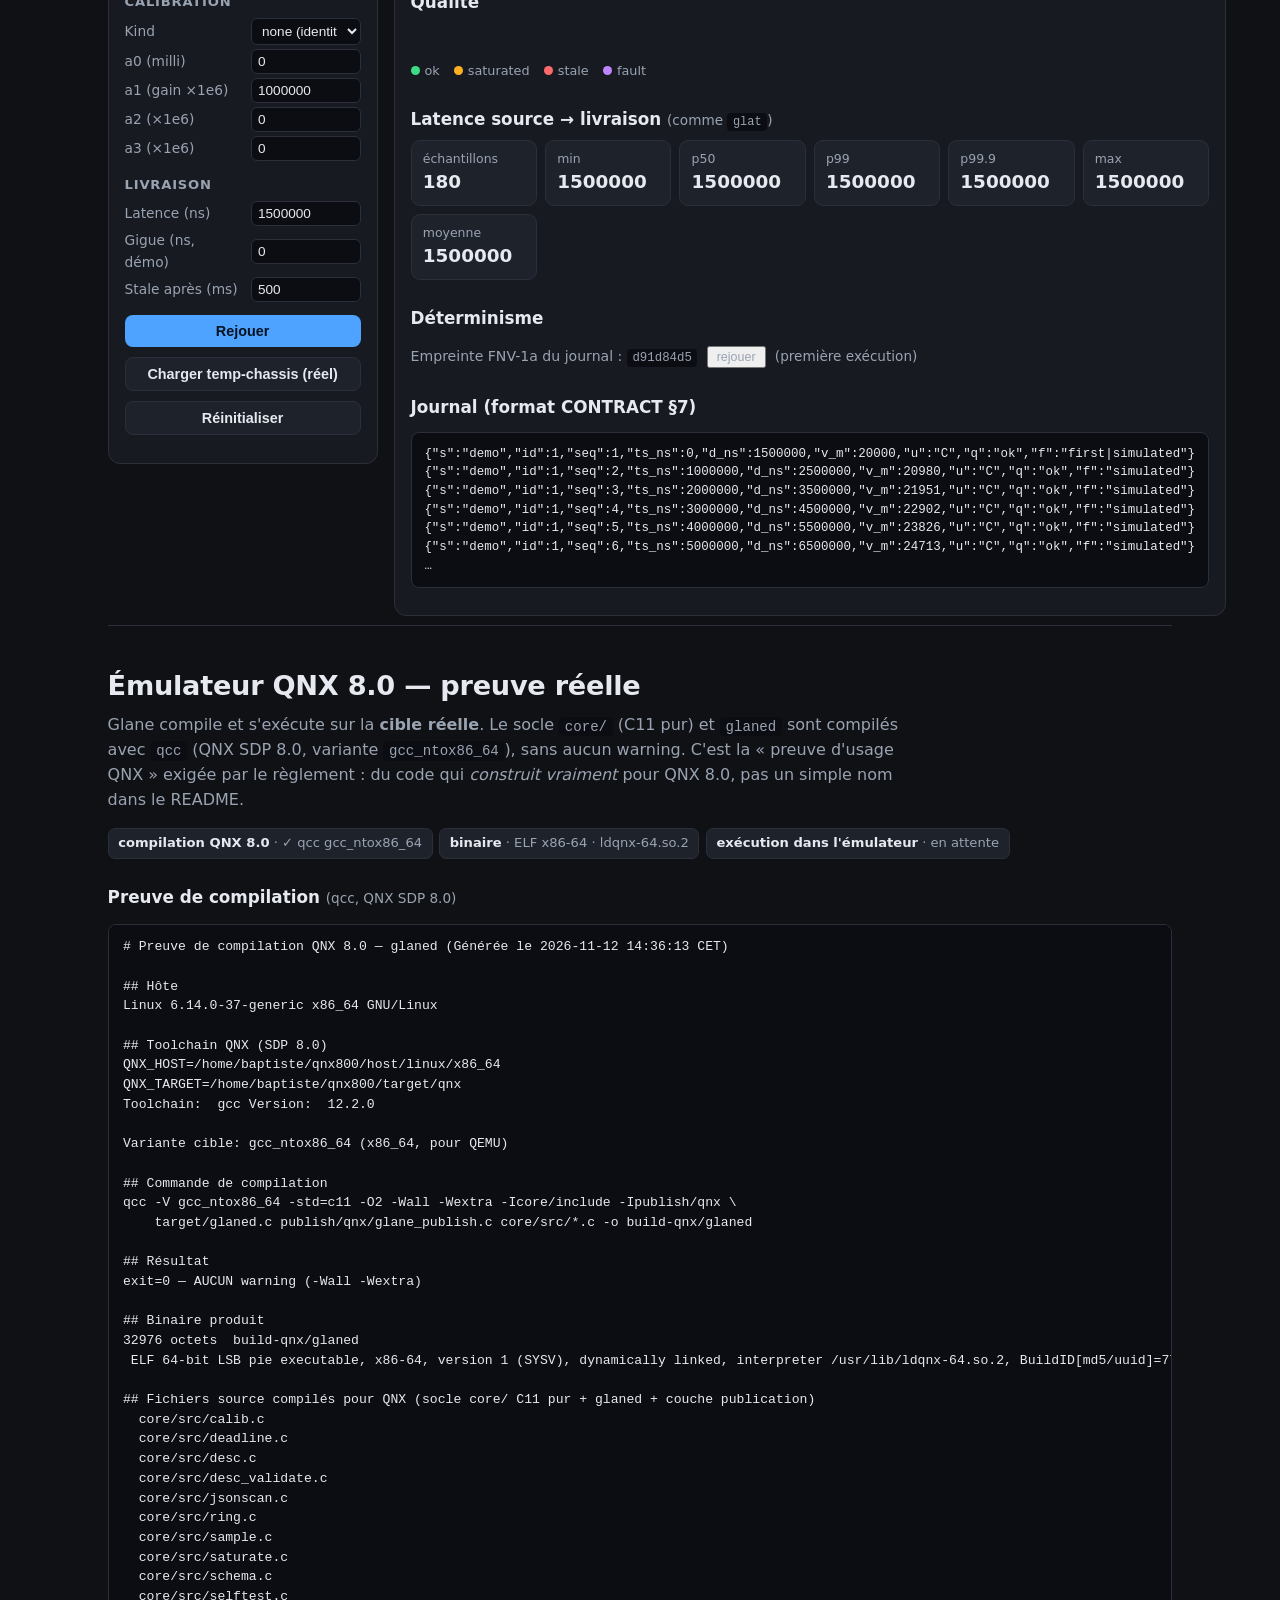
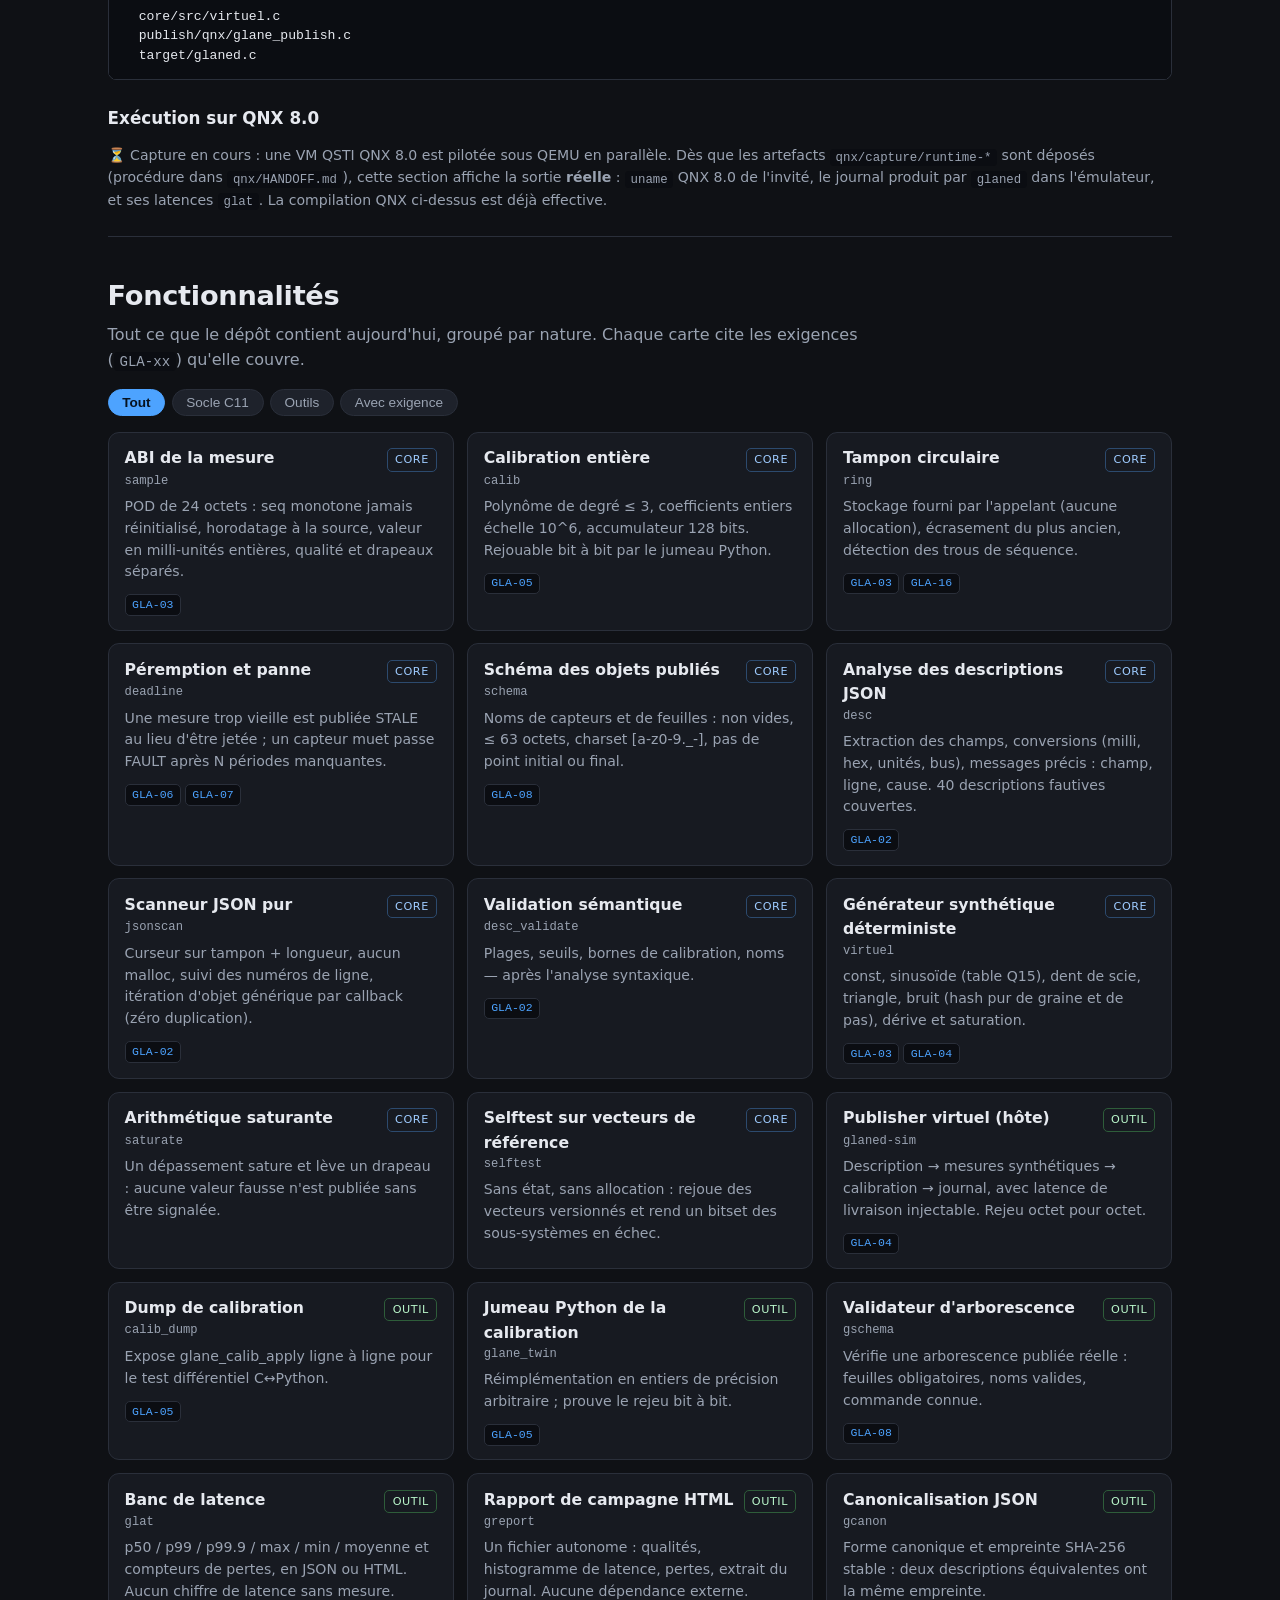
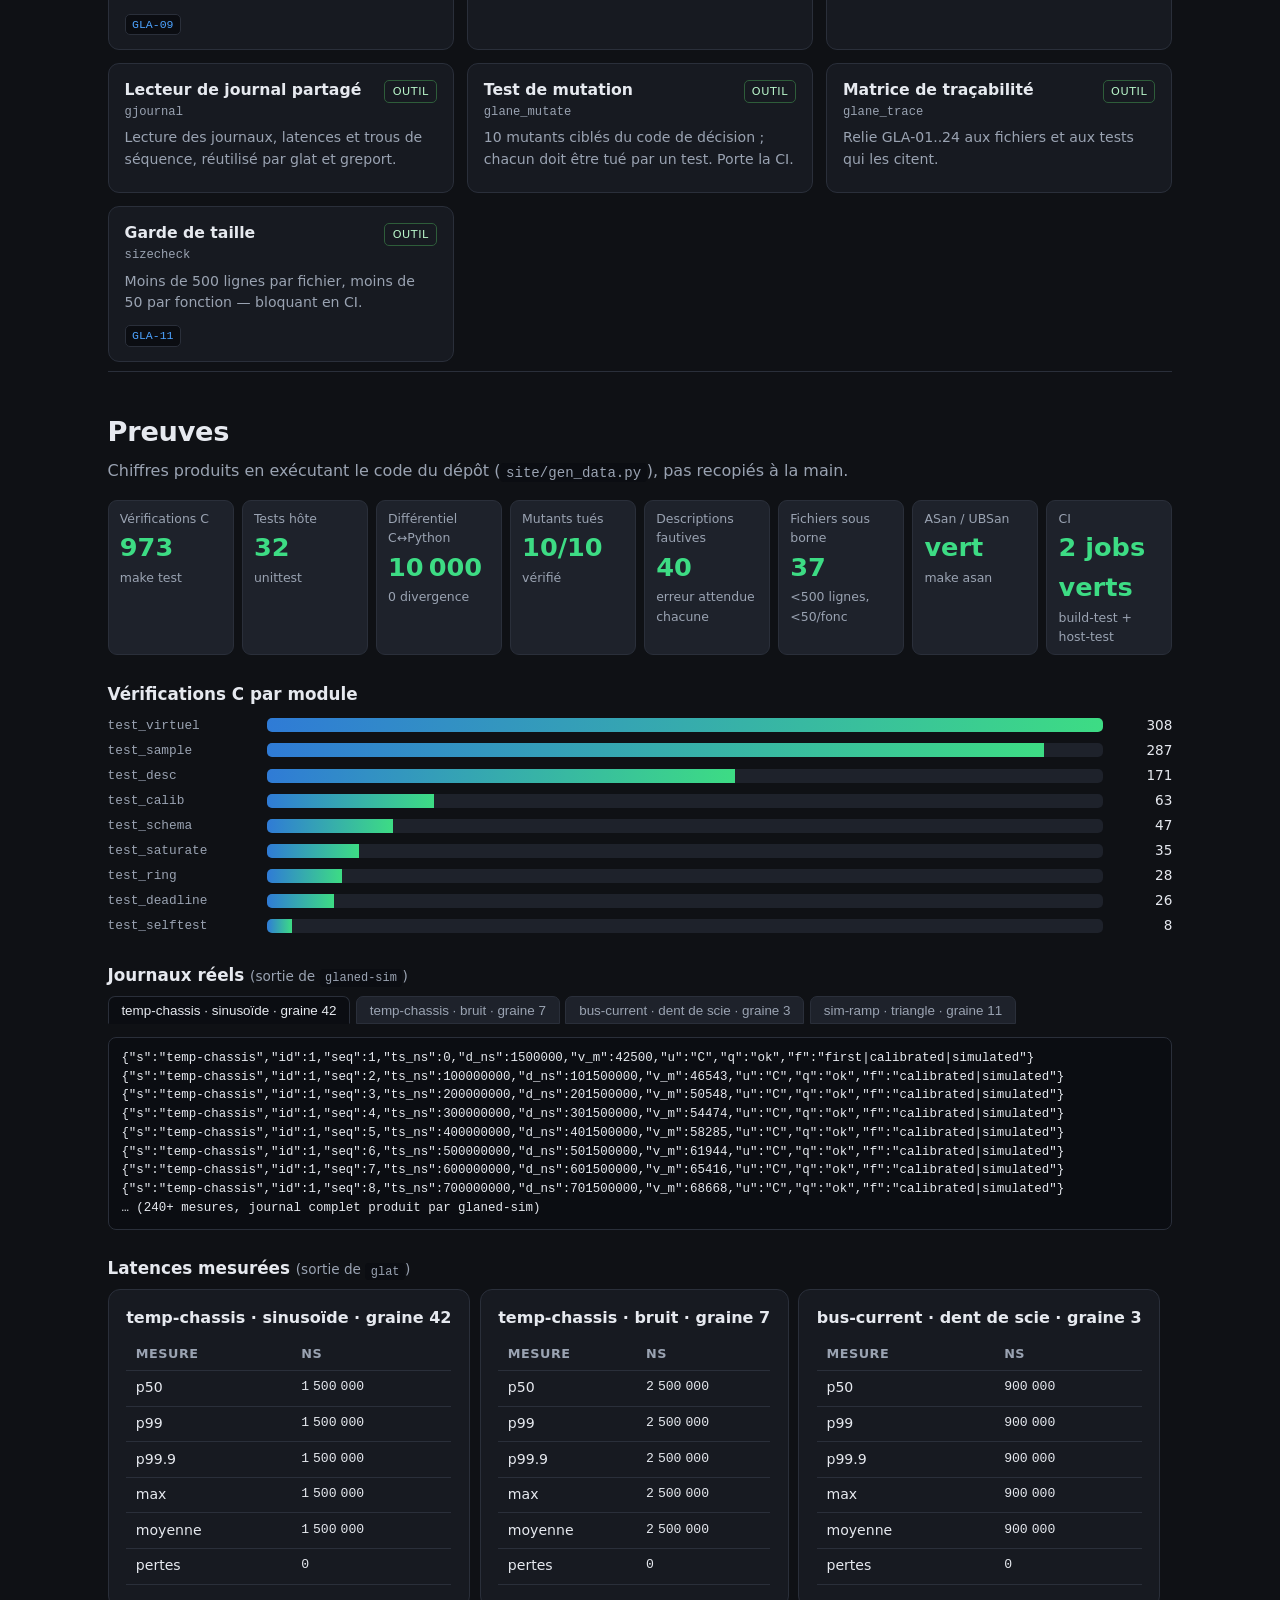
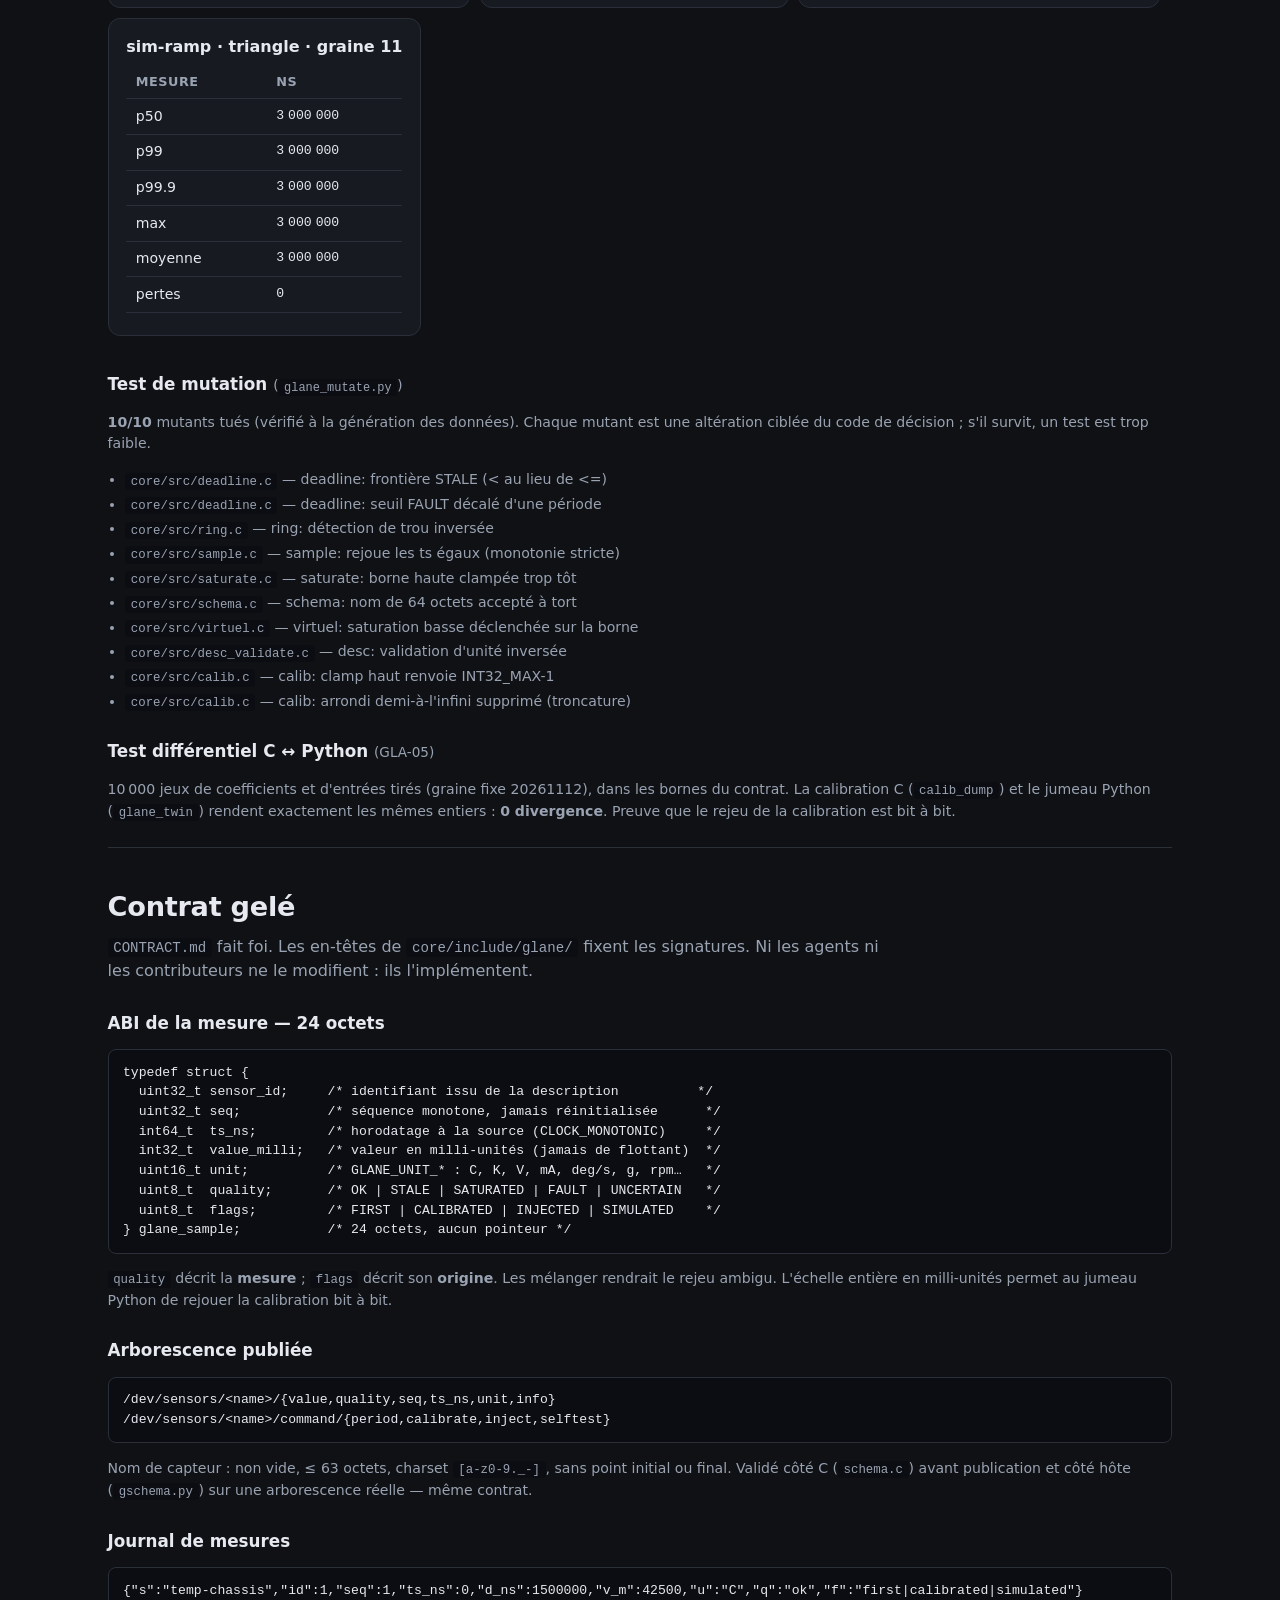
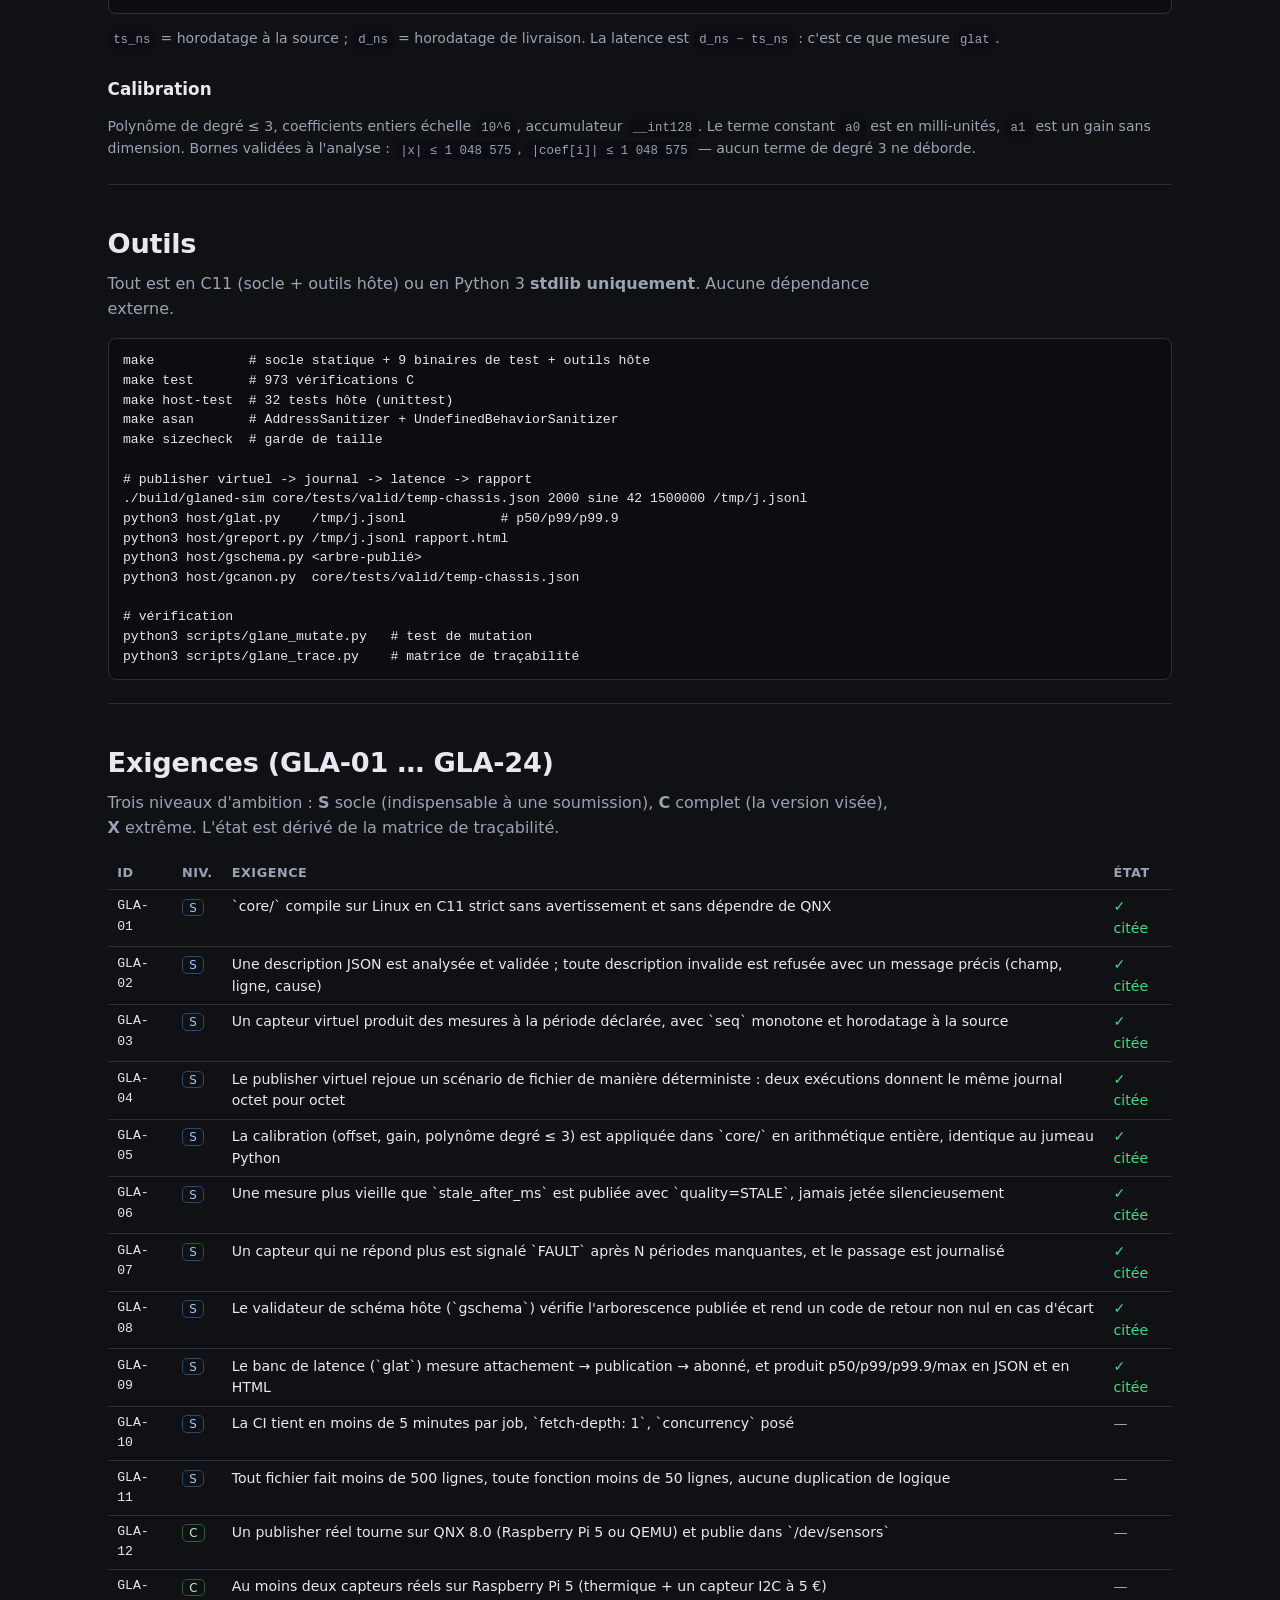
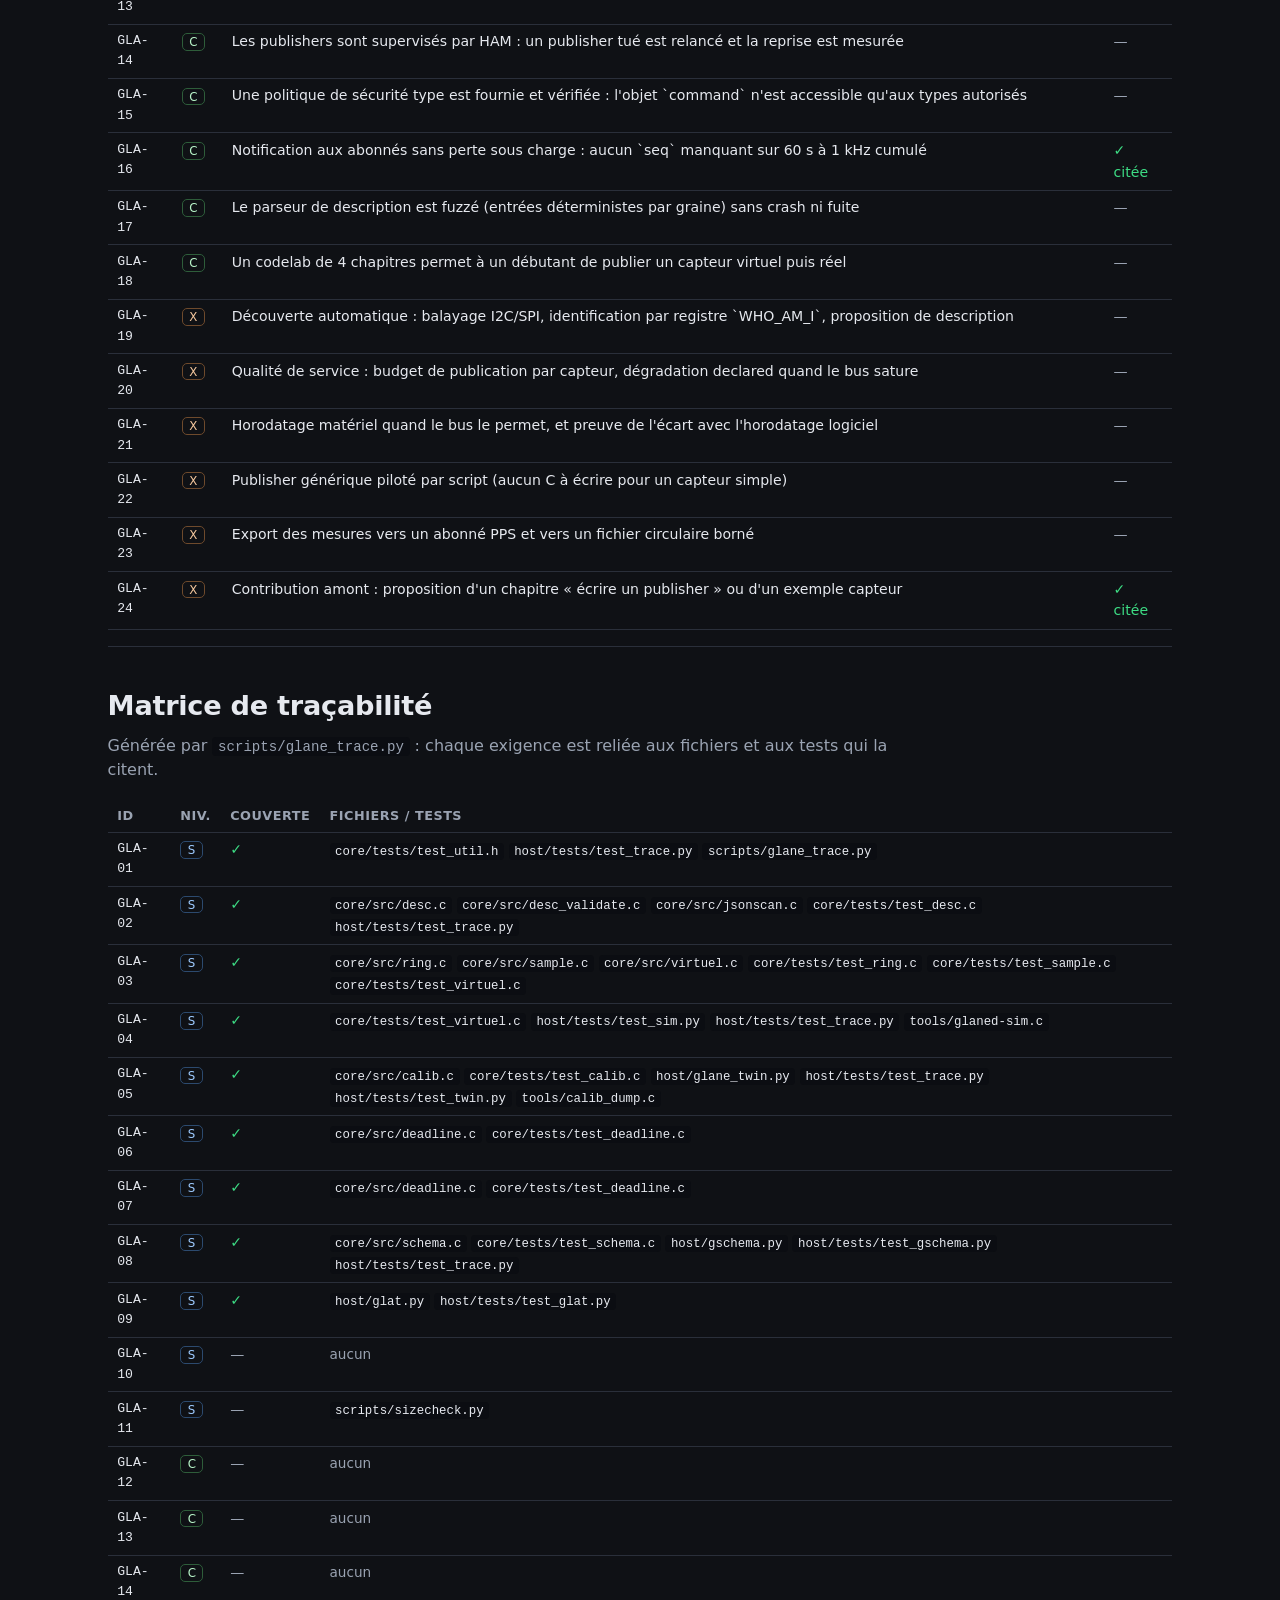
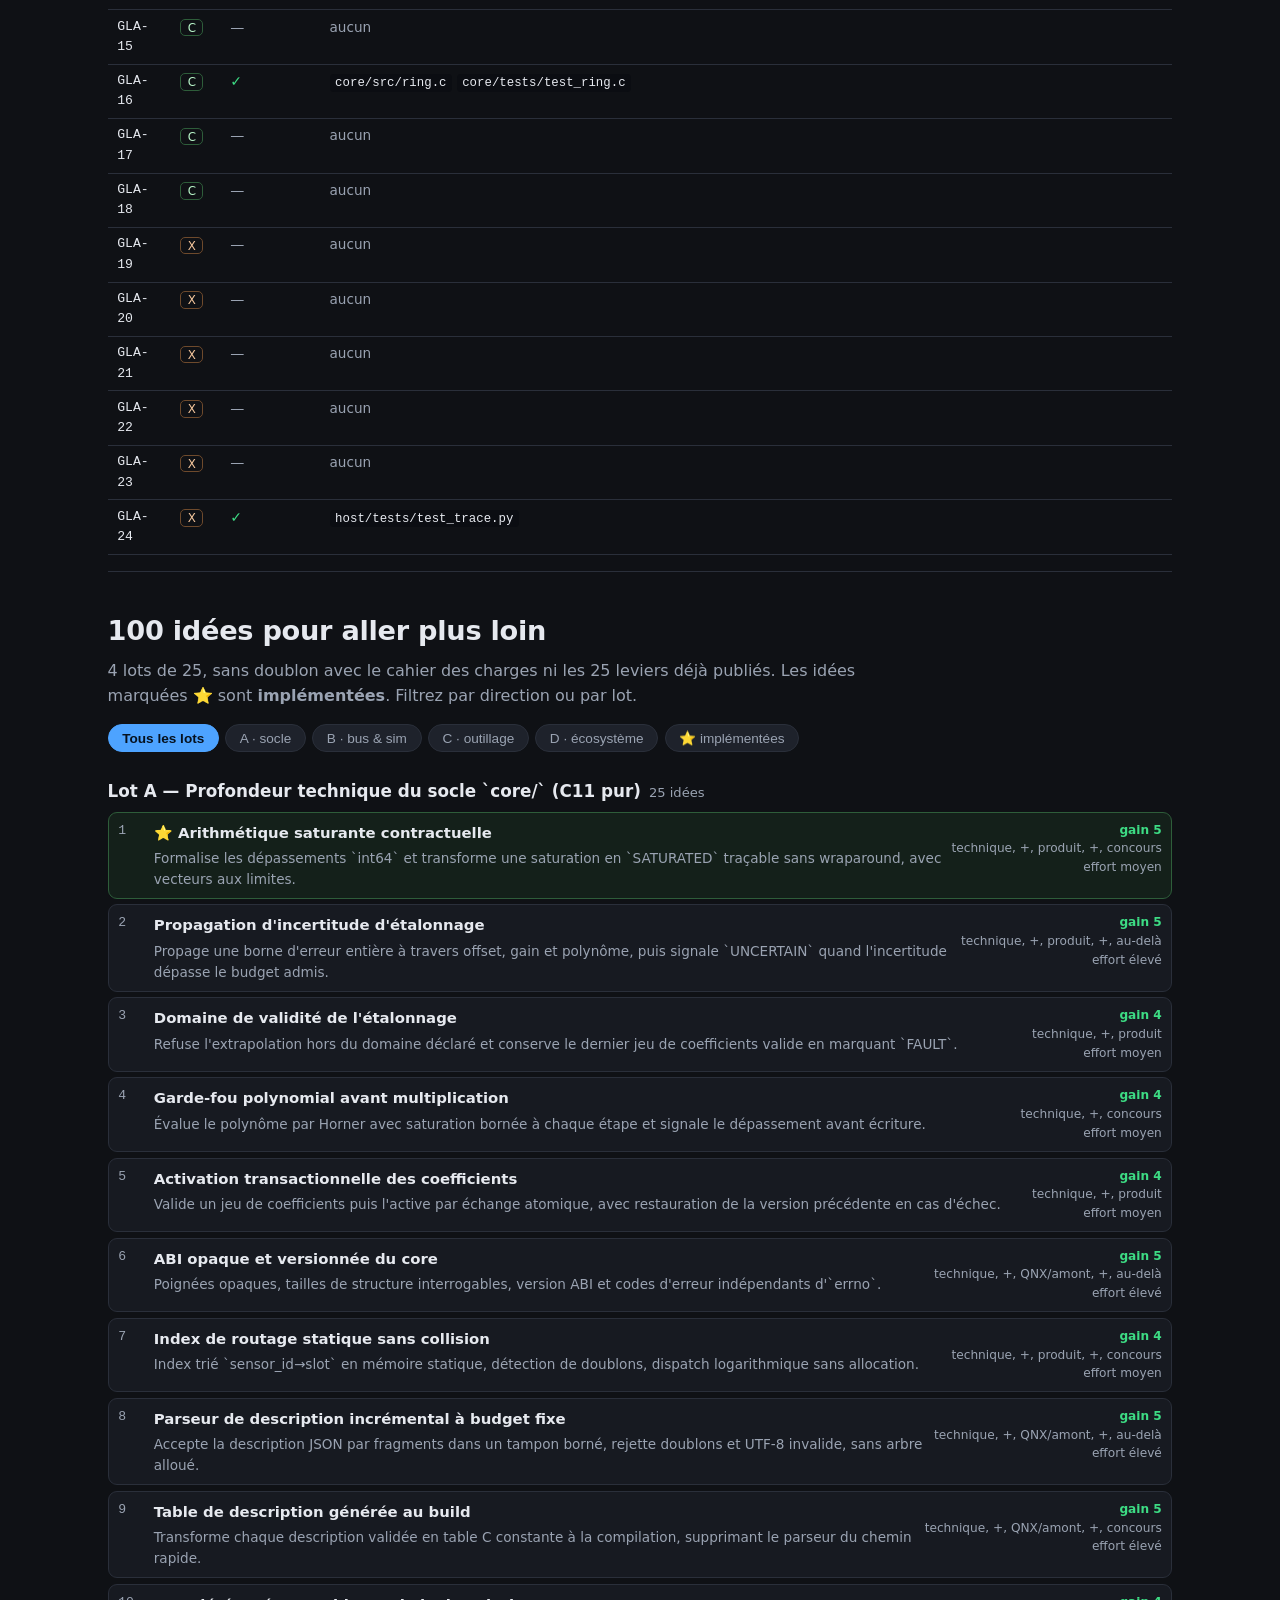
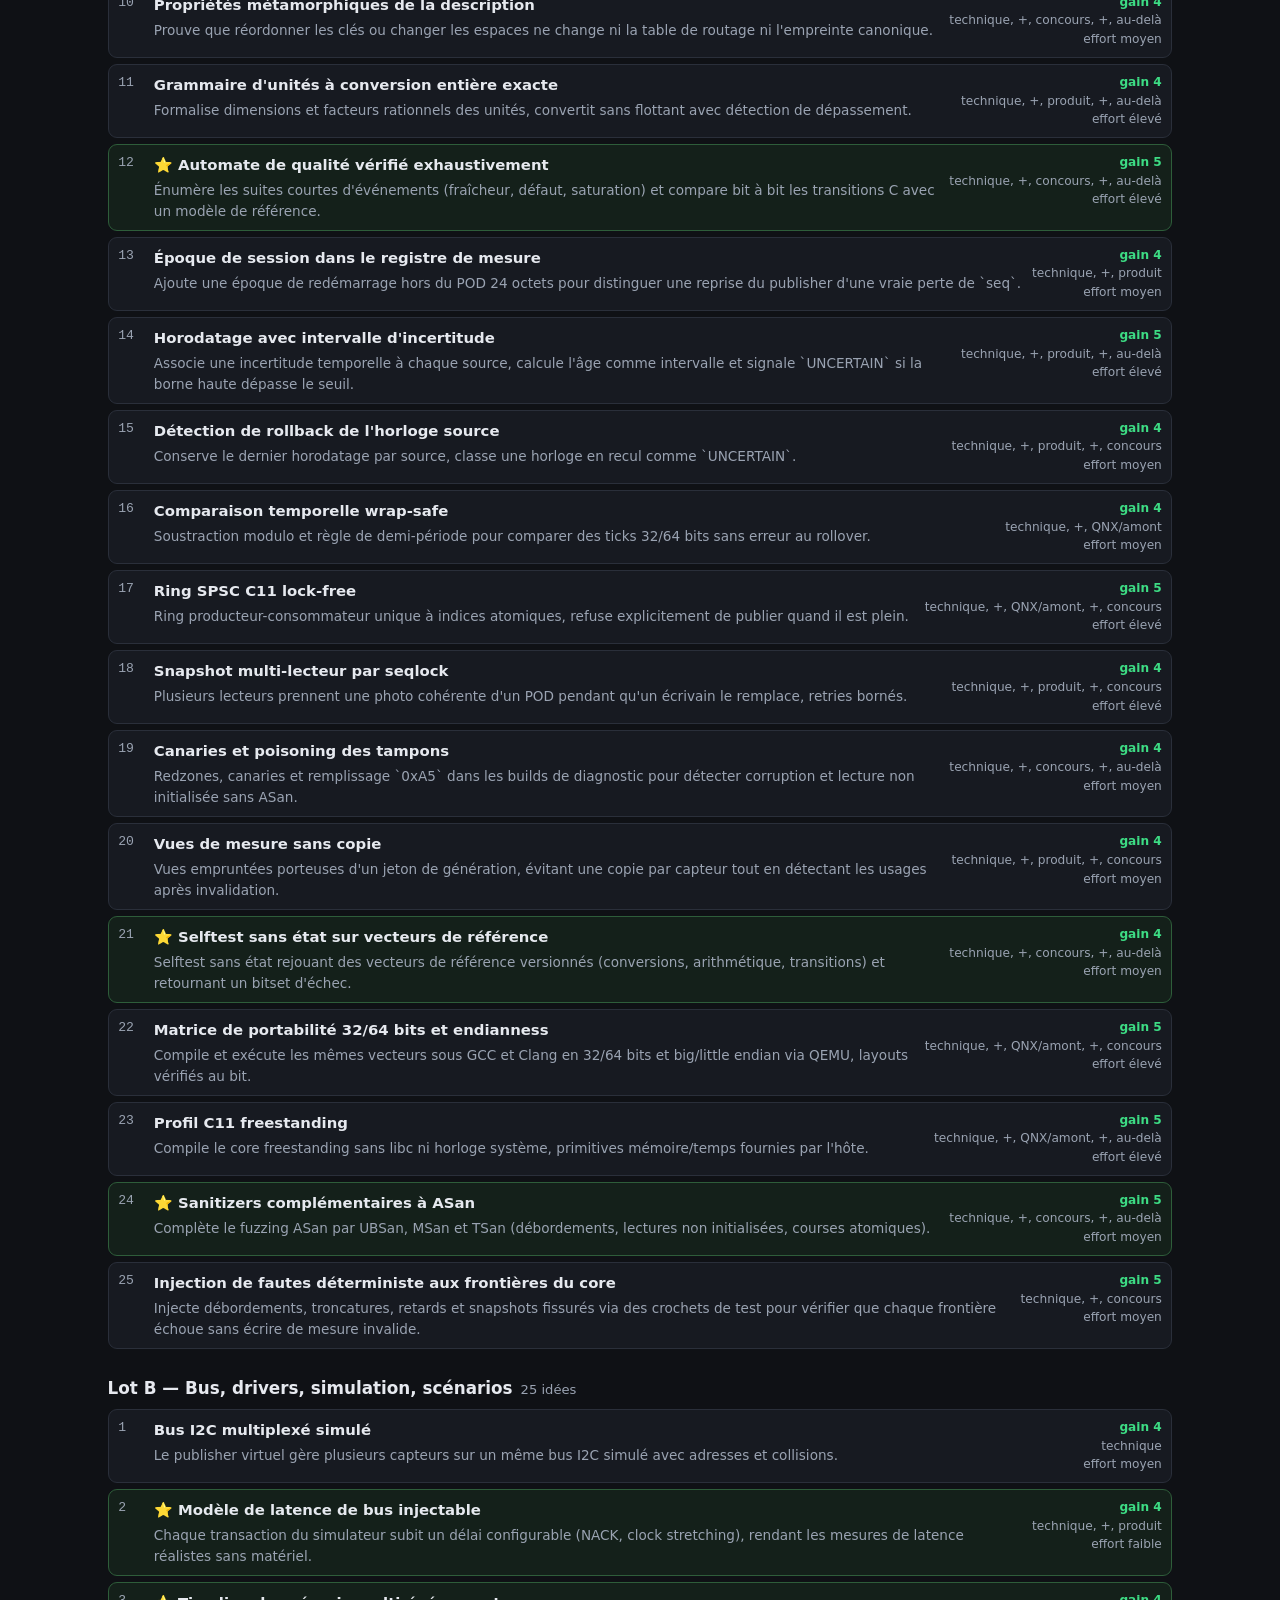
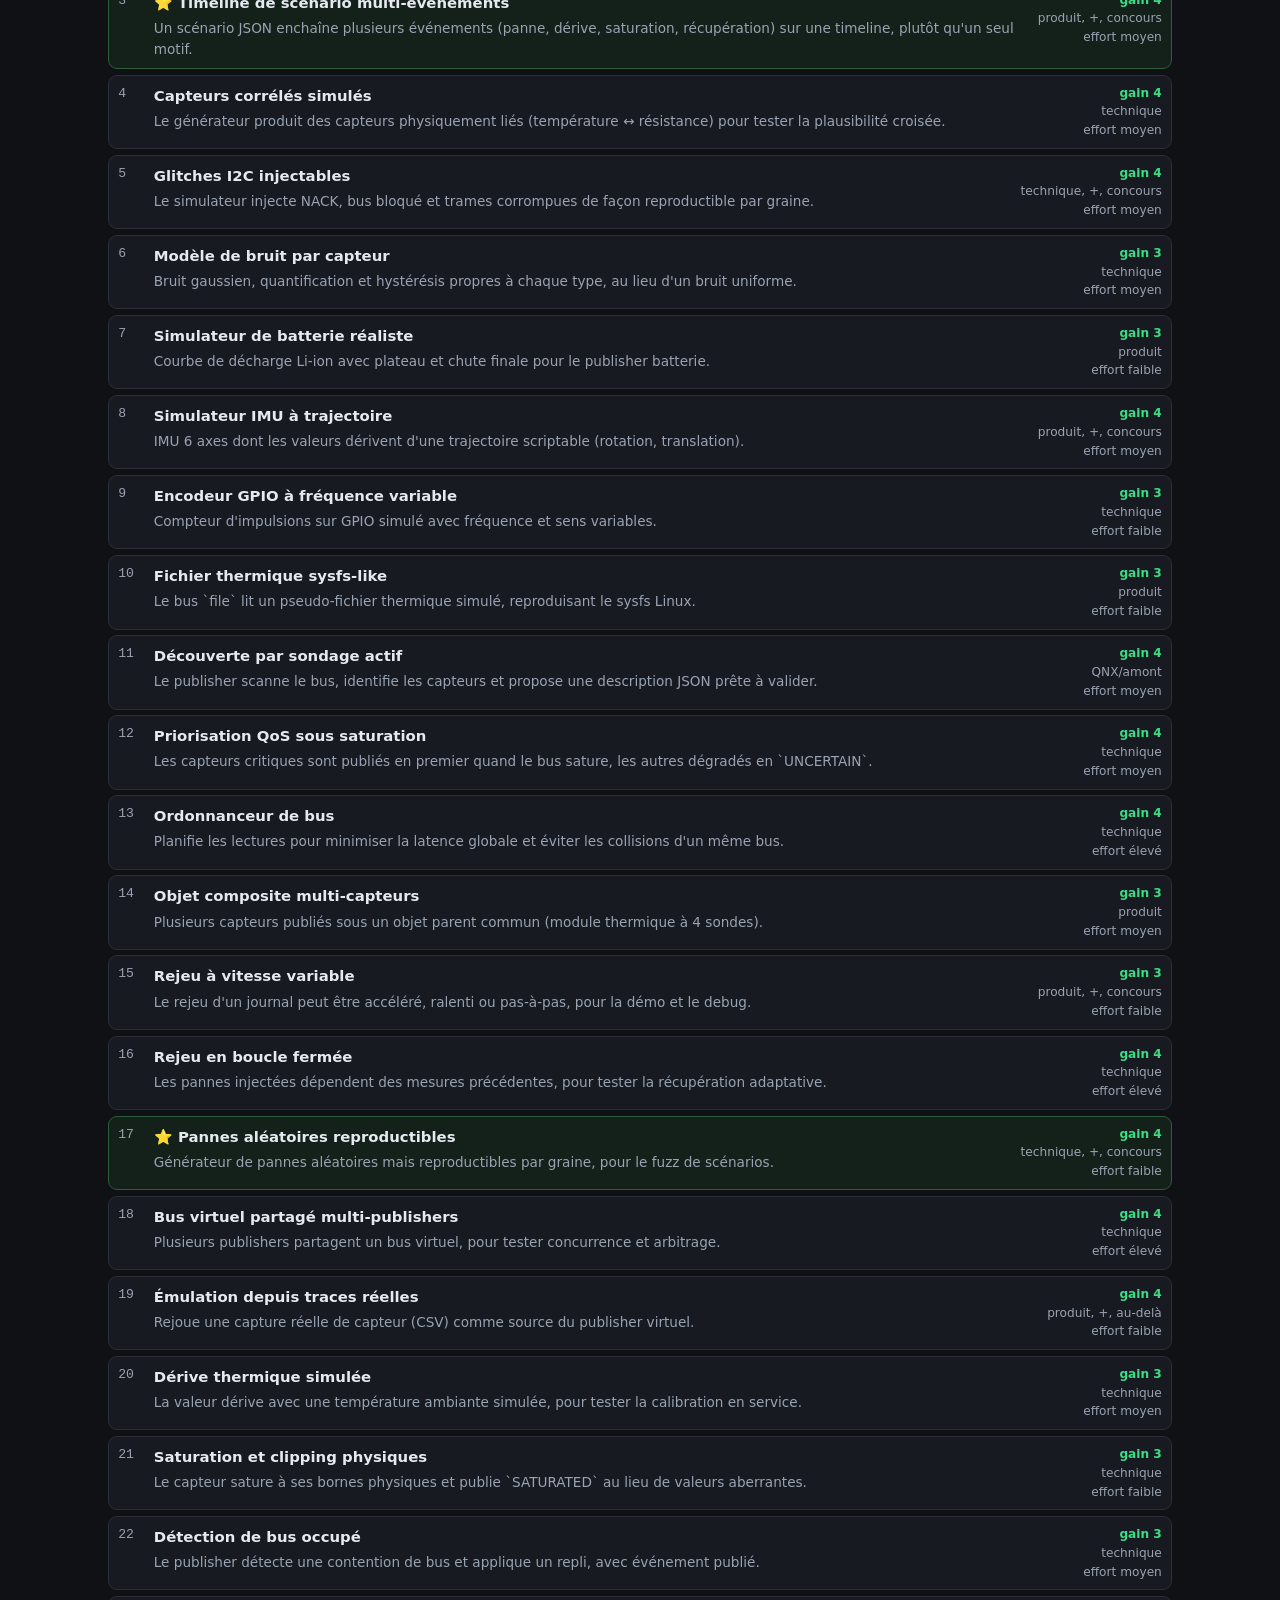
==== commit 4426cdb1: "qnx: glaned compilé pour QNX 8.0 + section « Émulateur QNX » sur le site Preuve réelle d'usage QNX (" ====
--- a/site/index.html
+++ b/site/index.html
@@ -24,6 +24,7 @@
   <div class="wrap">
     <a href="#apercu">Aperçu</a>
     <a href="#demo">Démo live</a>
+    <a href="#qnx">Émulateur QNX</a>
     <a href="#features">Fonctionnalités</a>
     <a href="#preuves">Preuves</a>
     <a href="#contrat">Contrat</a>
@@ -151,6 +152,22 @@
   </div>
 </section>
 
+<!-- ============================ ÉMULATEUR QNX ============================ -->
+<section id="qnx">
+  <h2>Émulateur QNX 8.0 — preuve réelle</h2>
+  <p class="lead">Glane compile et s'exécute sur la <strong>cible réelle</strong>.
+  Le socle <code>core/</code> (C11 pur) et <code>glaned</code> sont compilés avec
+  <code>qcc</code> (QNX SDP 8.0, variante <code>gcc_ntox86_64</code>), sans aucun
+  warning. C'est la « preuve d'usage QNX » exigée par le règlement : du code qui
+  <em>construit vraiment</em> pour QNX 8.0, pas un simple nom dans le README.</p>
+  <div id="qnx-status" class="tags"></div>
+
+  <h3>Preuve de compilation <span class="hint">(qcc, QNX SDP 8.0)</span></h3>
+  <pre class="code" id="qnx-build-proof"></pre>
+
+  <div id="qnx-runtime"></div>
+</section>
+
 <!-- ============================ FONCTIONNALITÉS ============================ -->
 <section id="features">
   <h2>Fonctionnalités</h2>
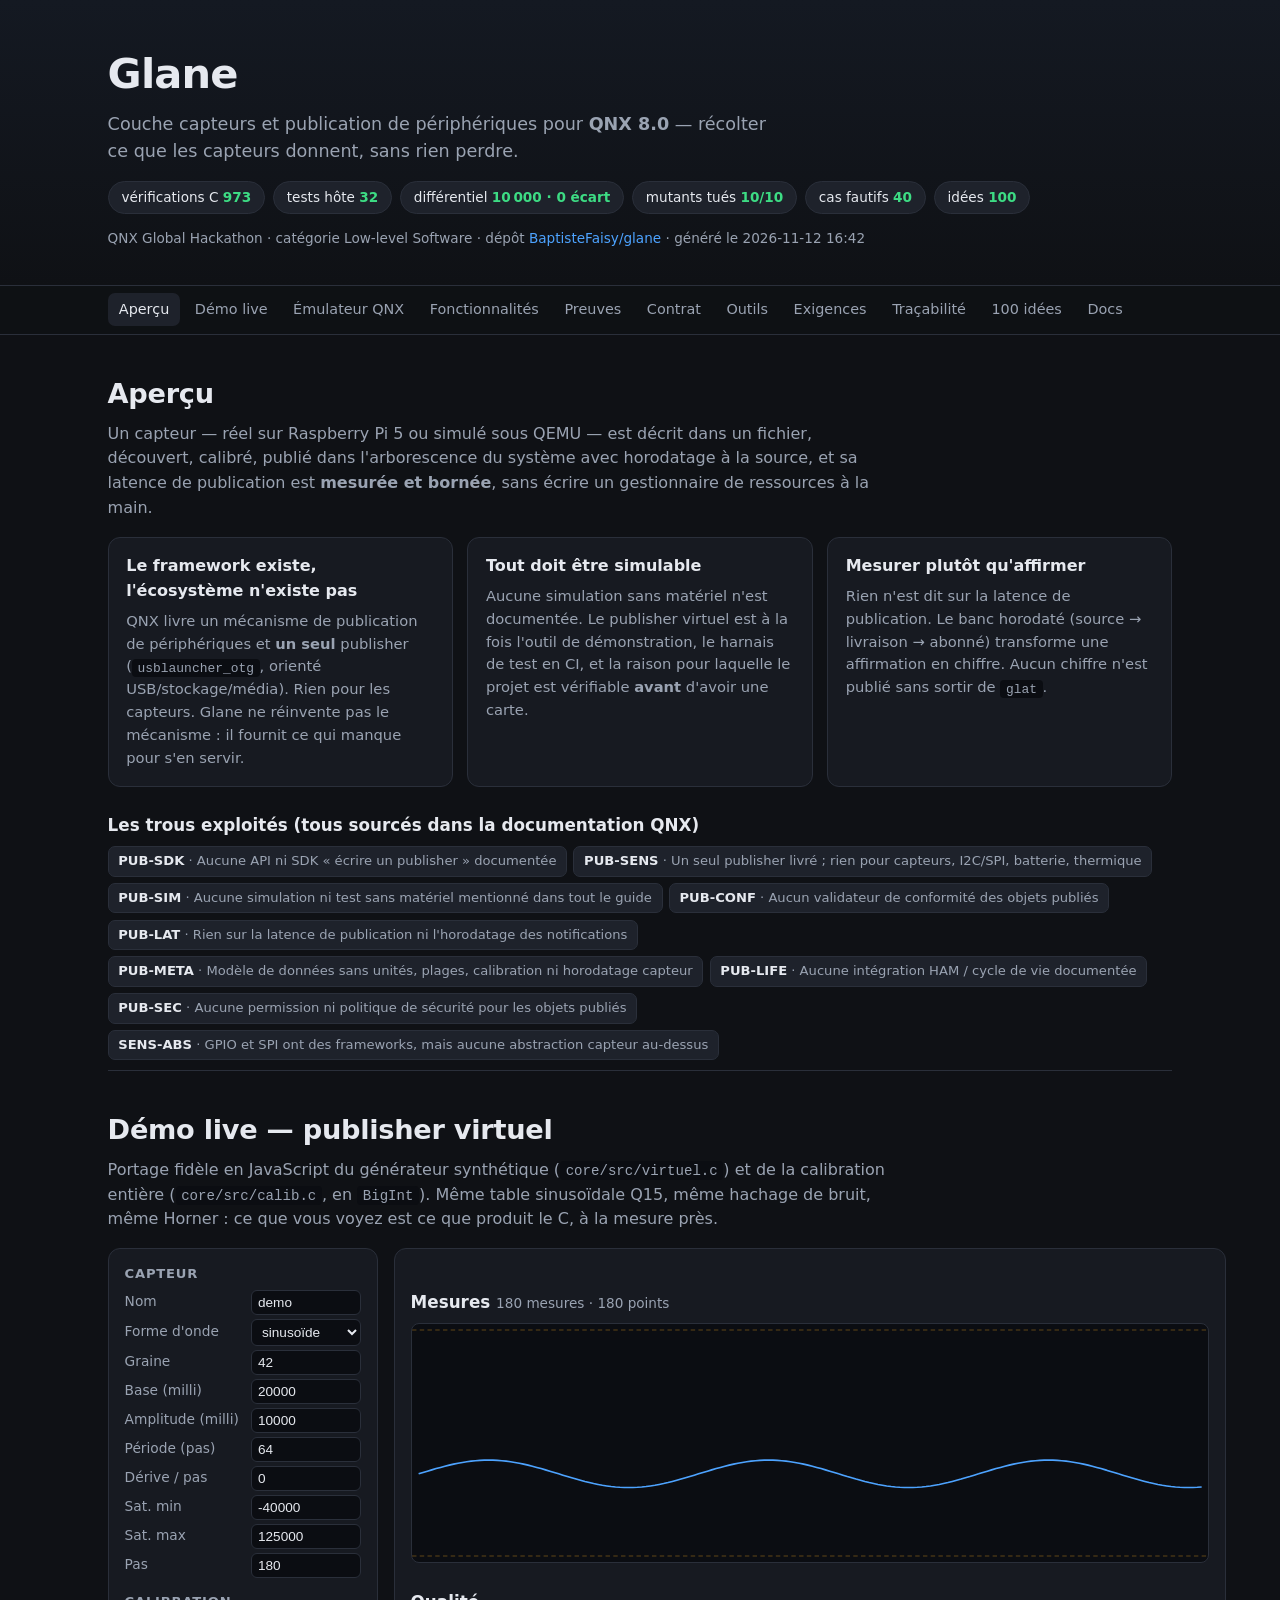
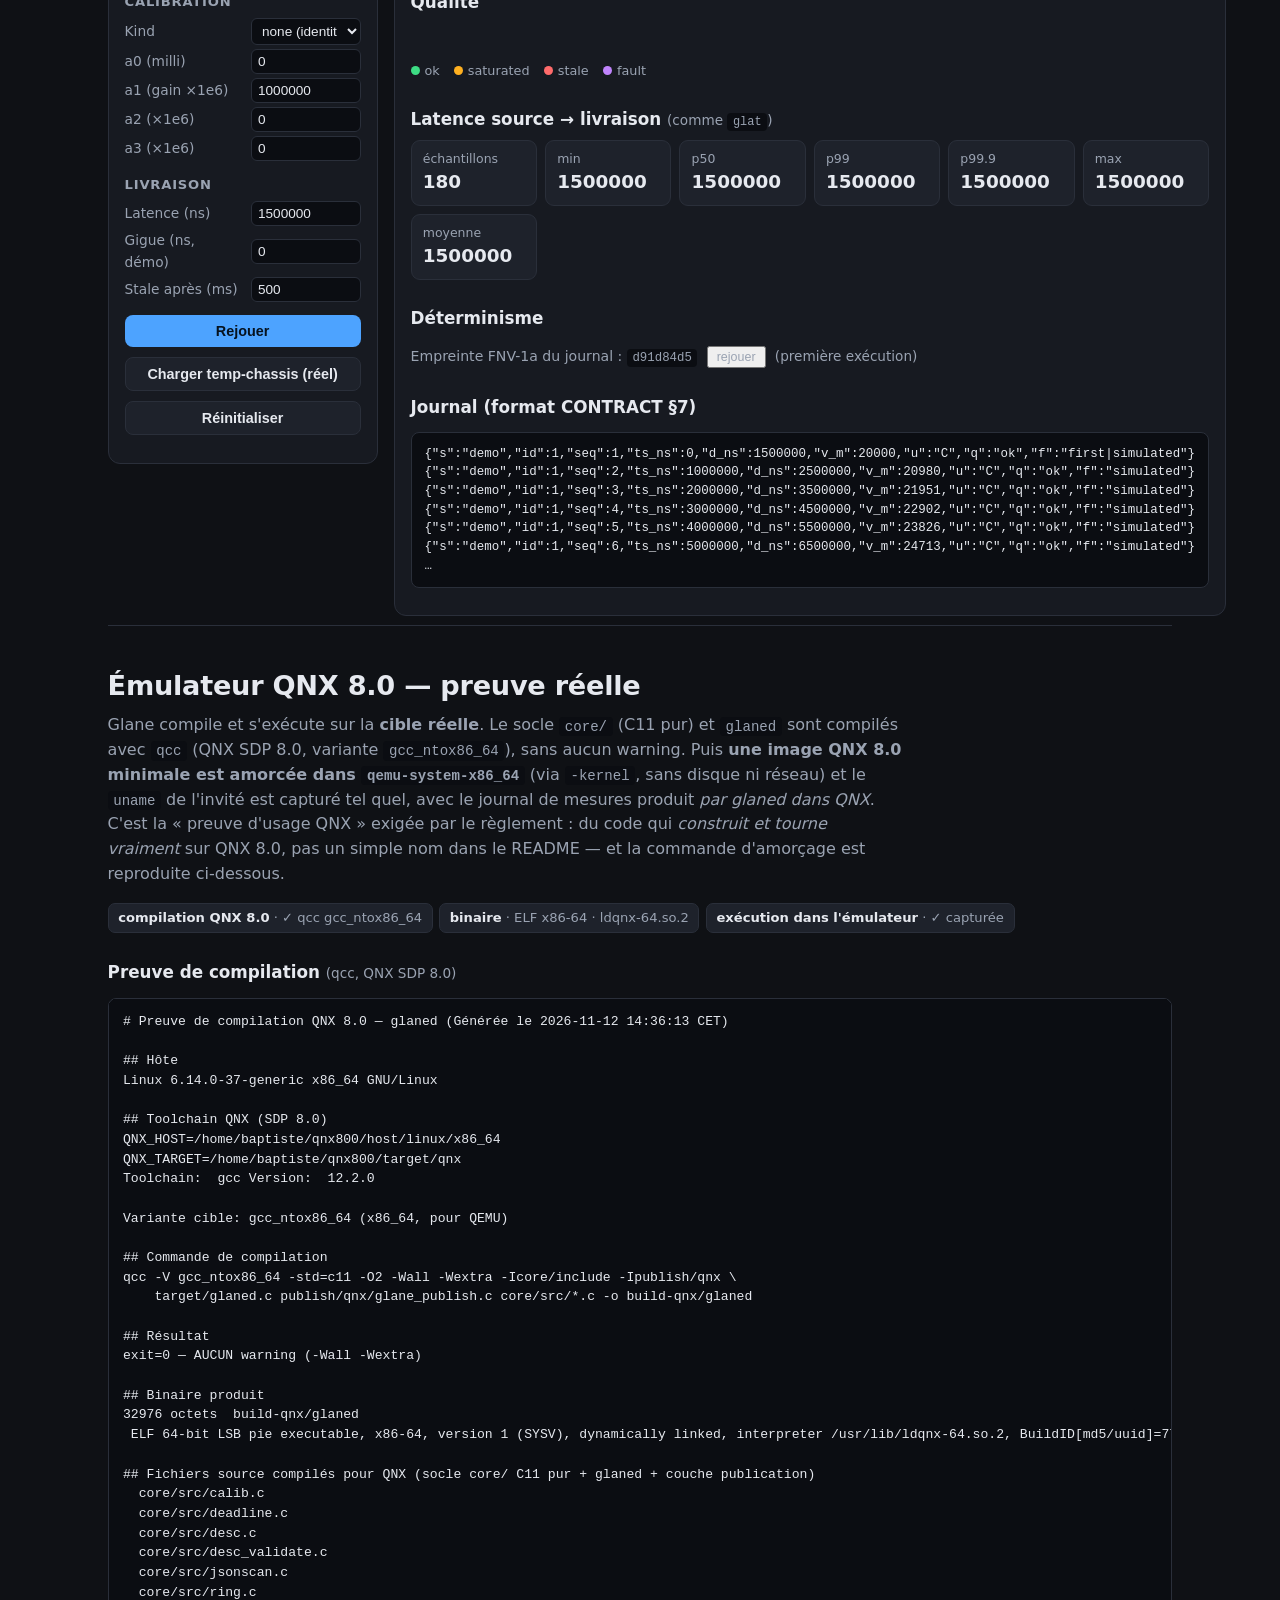
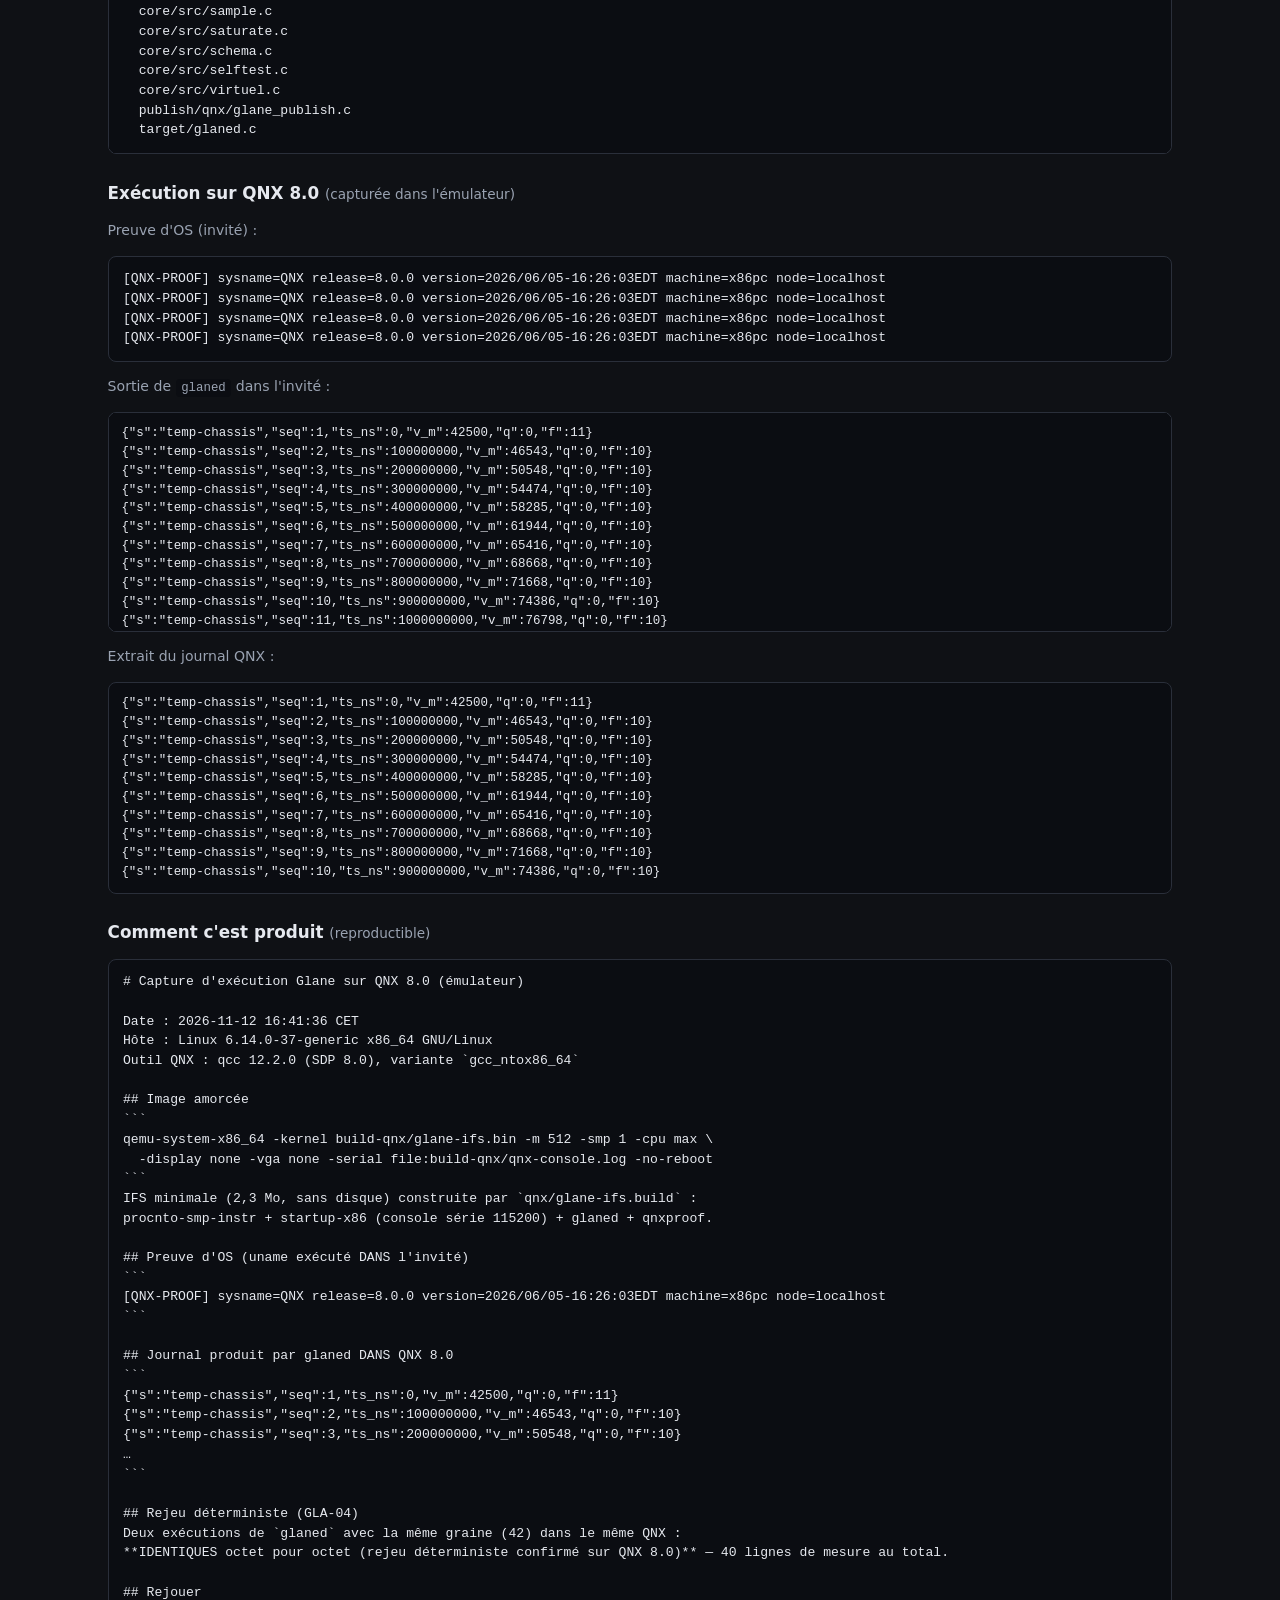
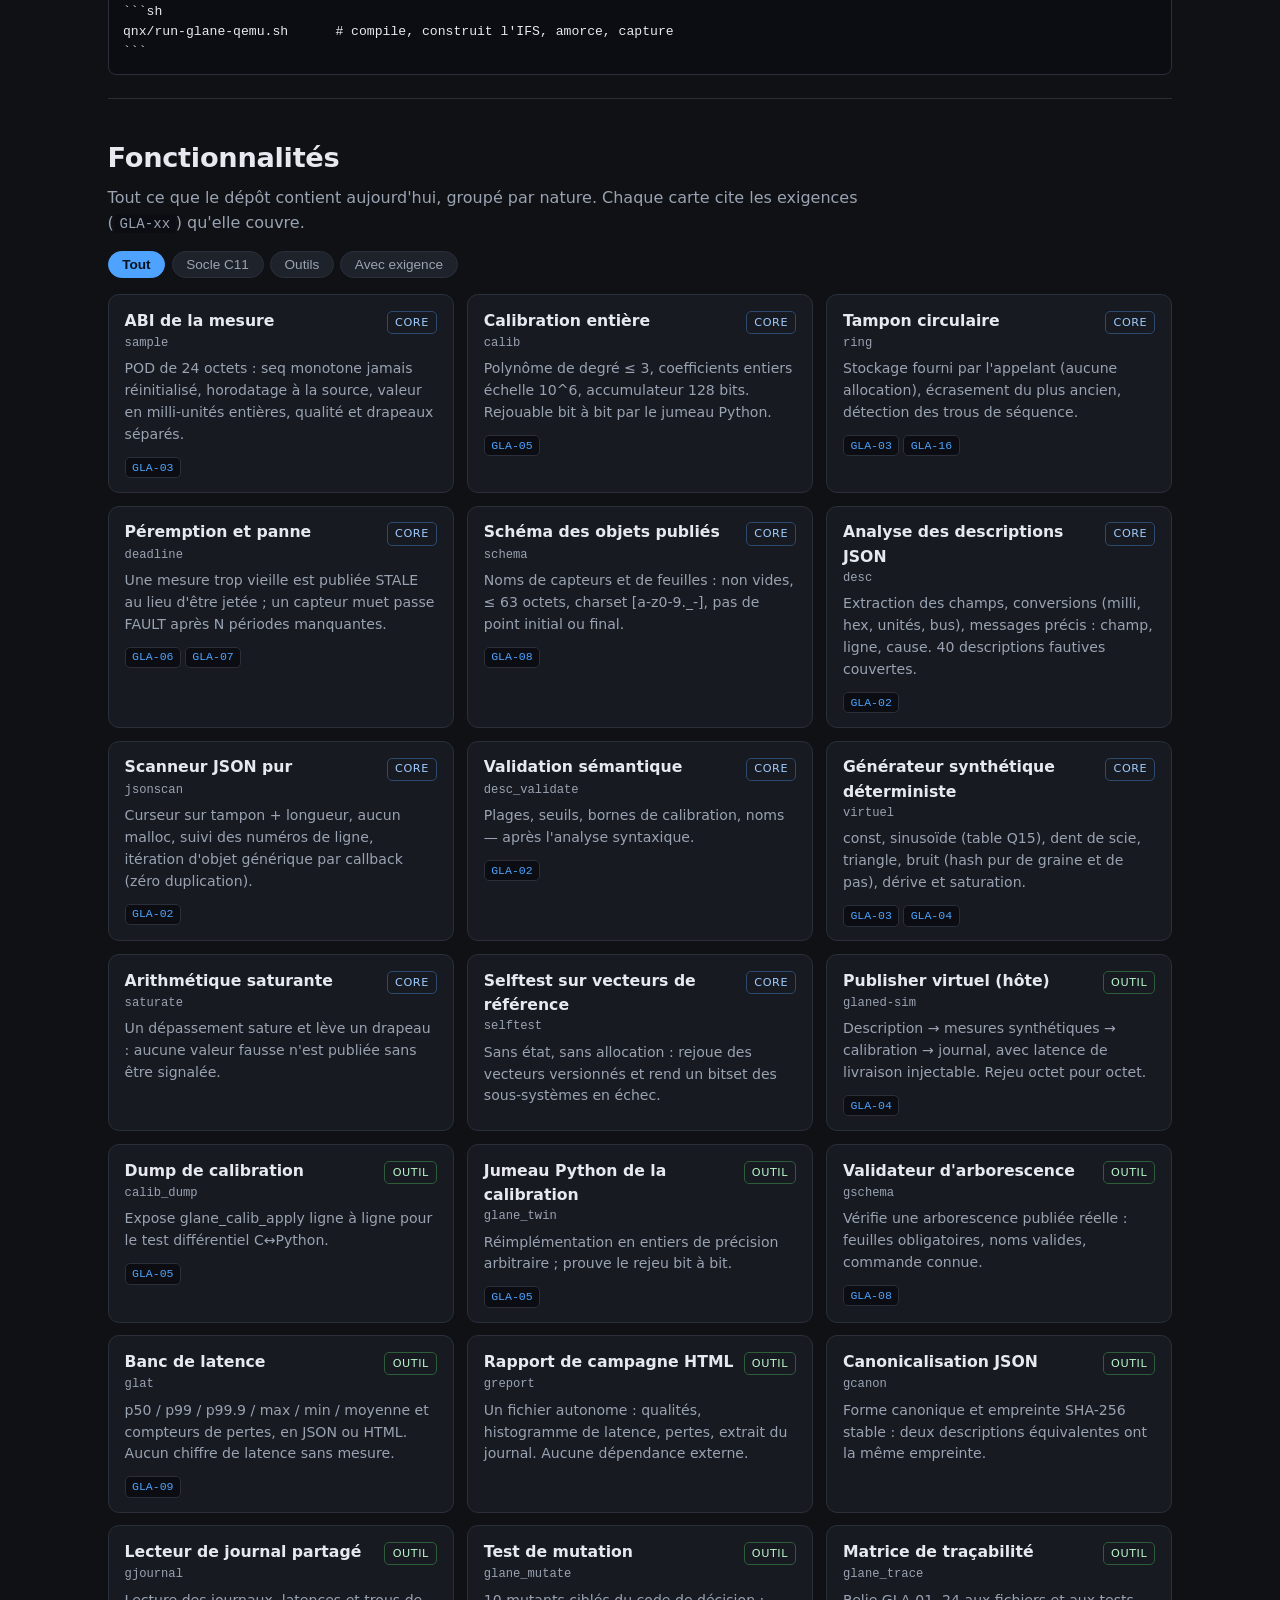
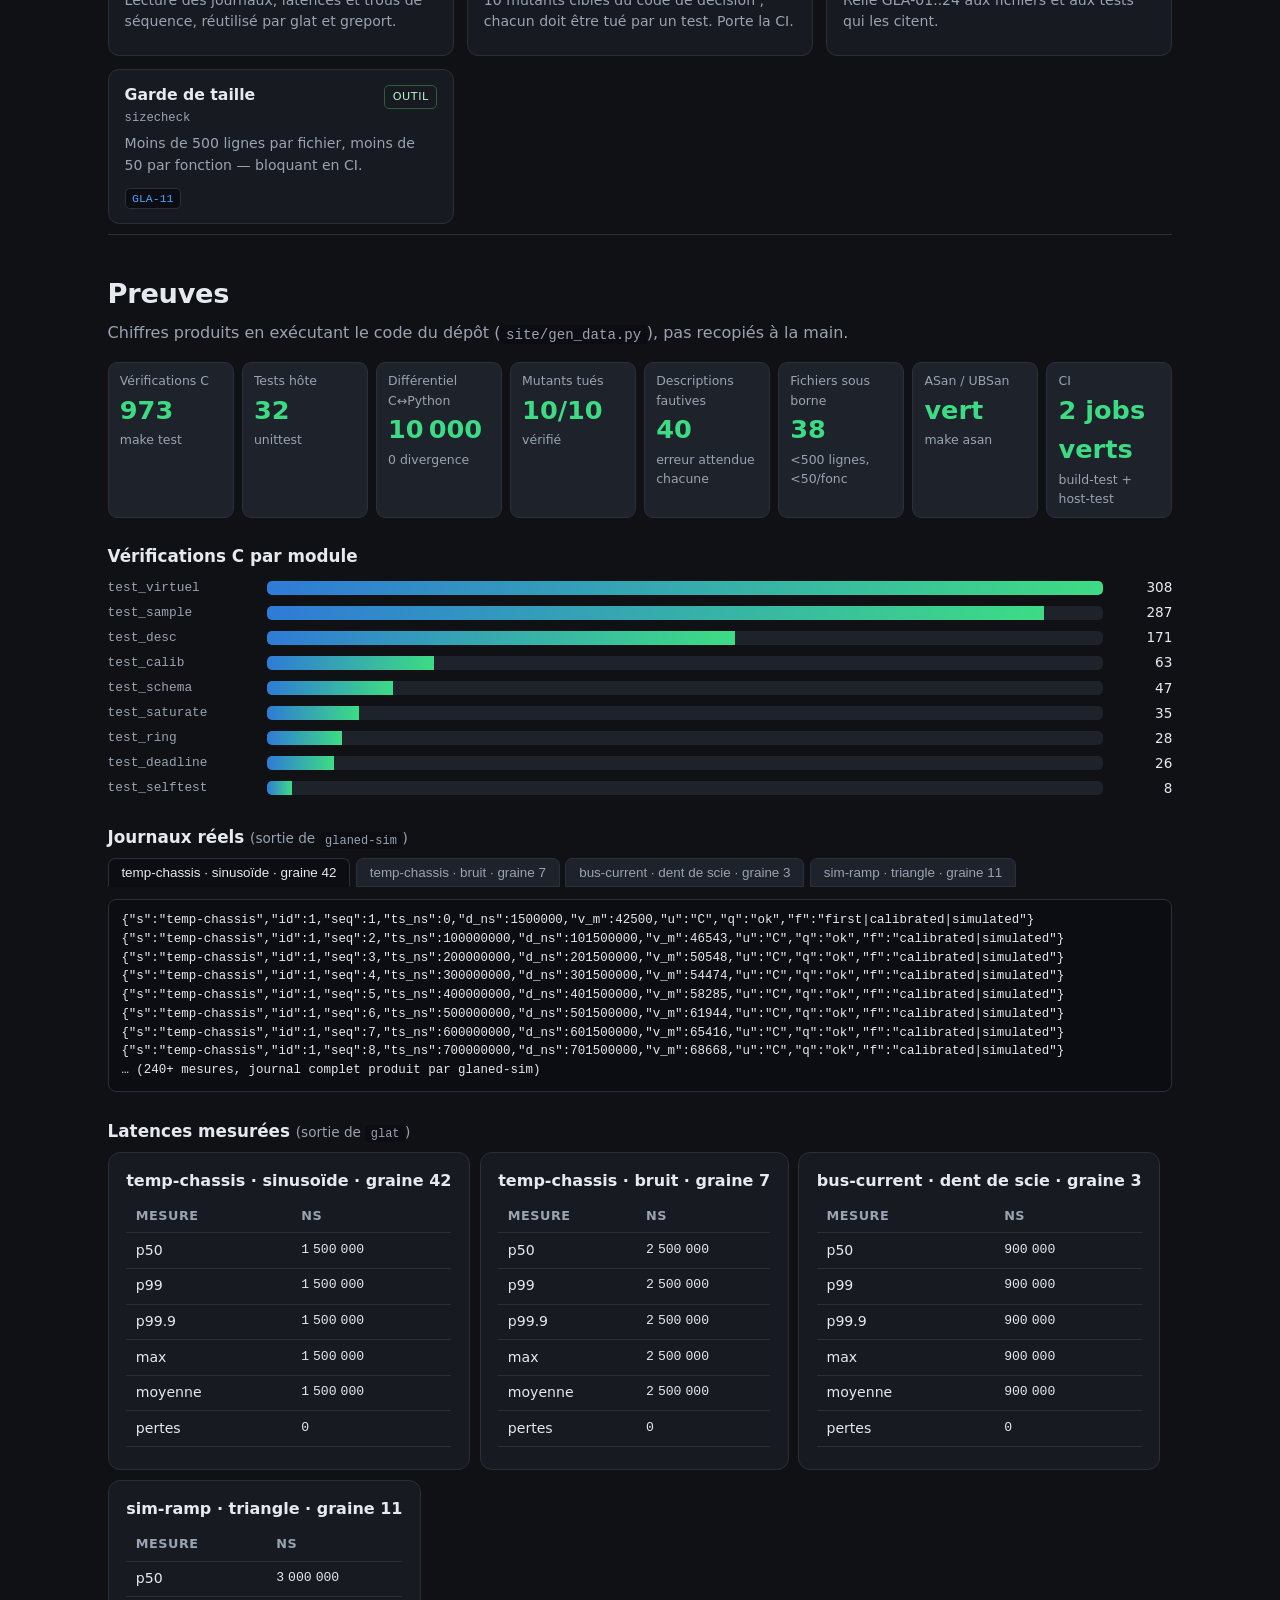
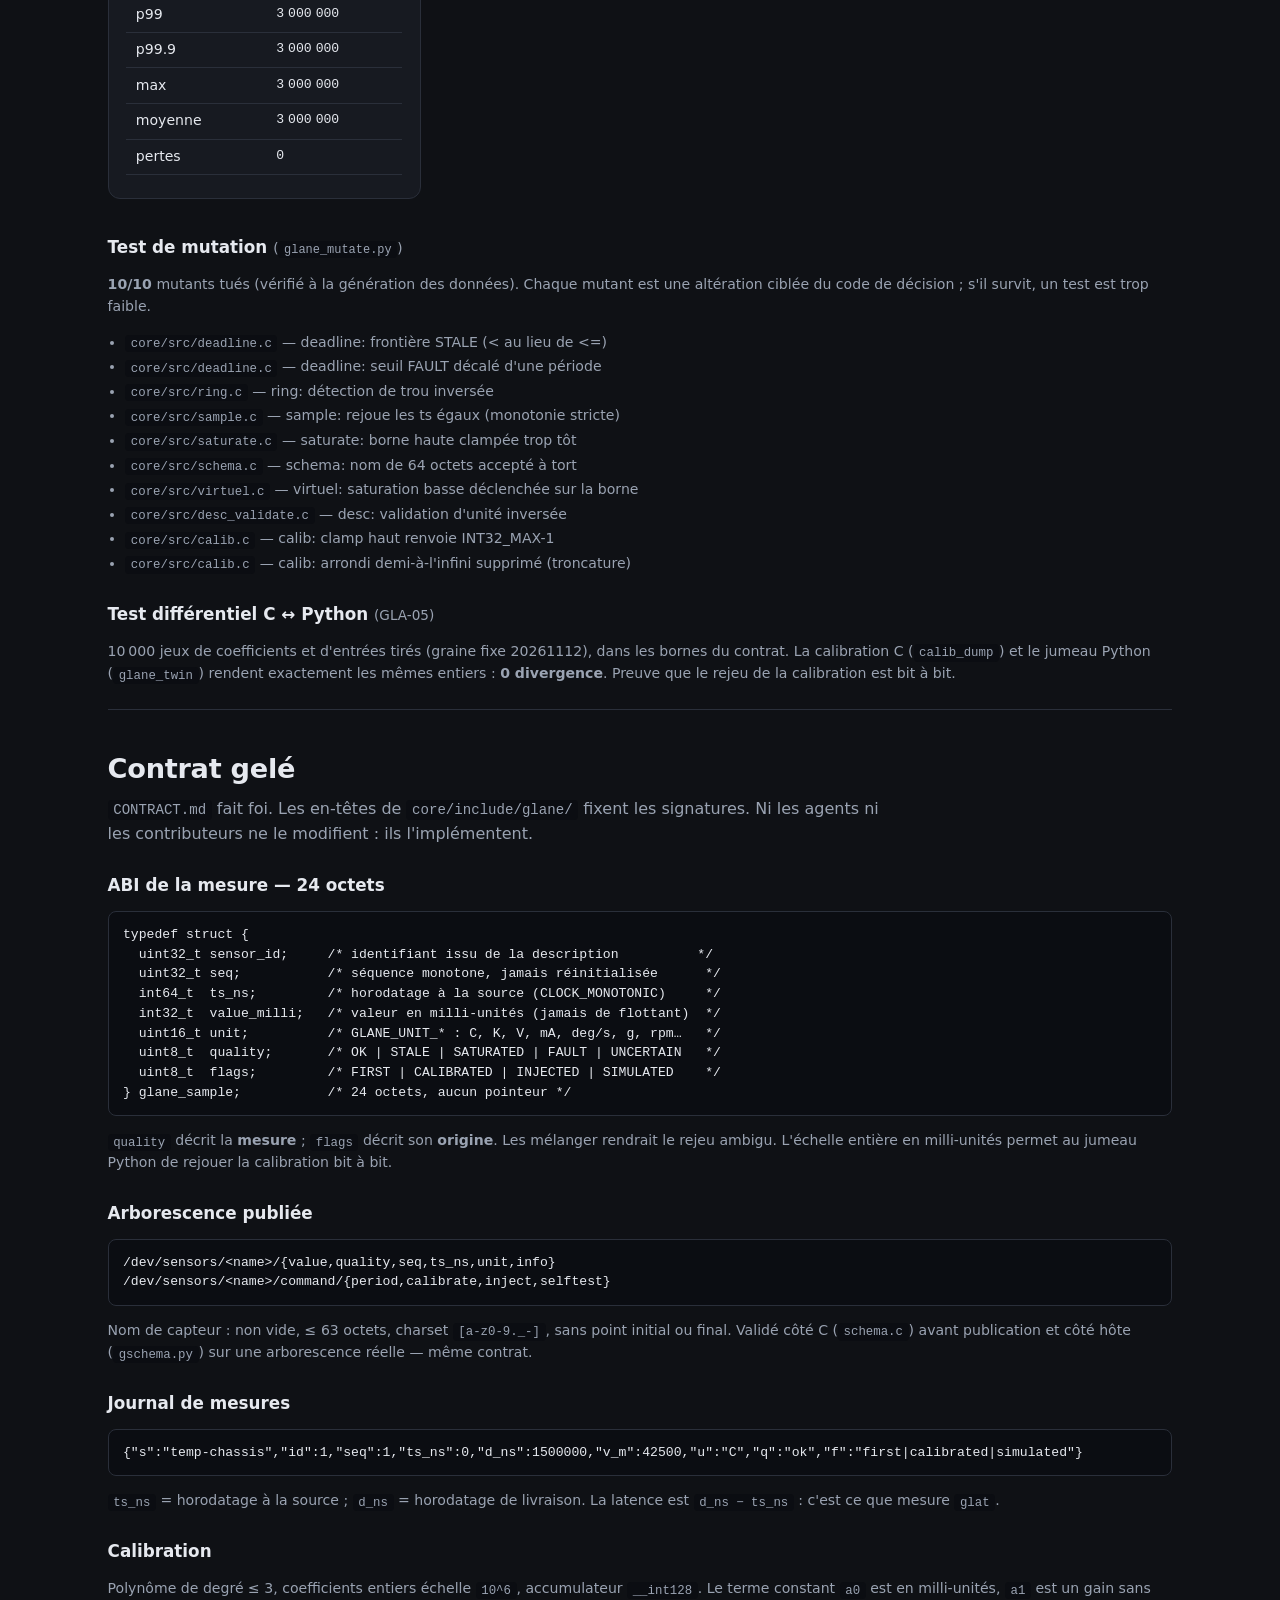
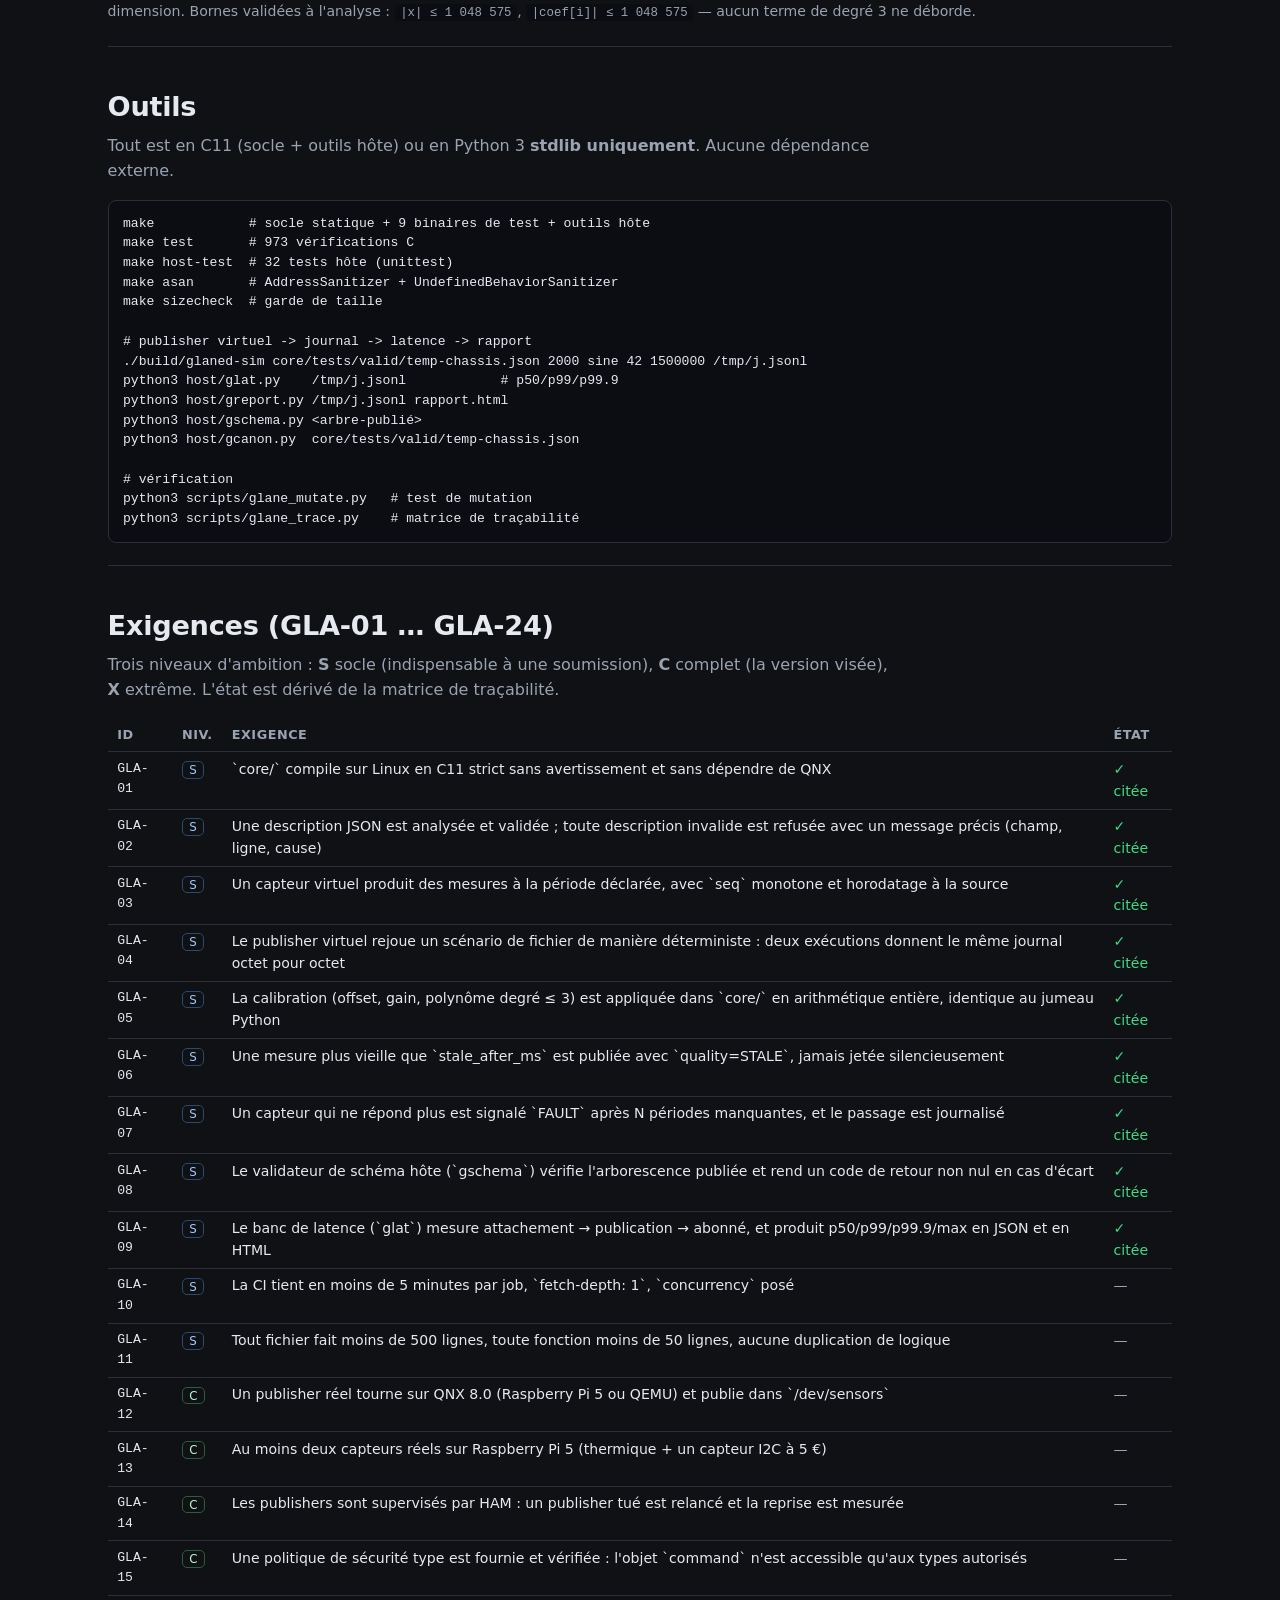
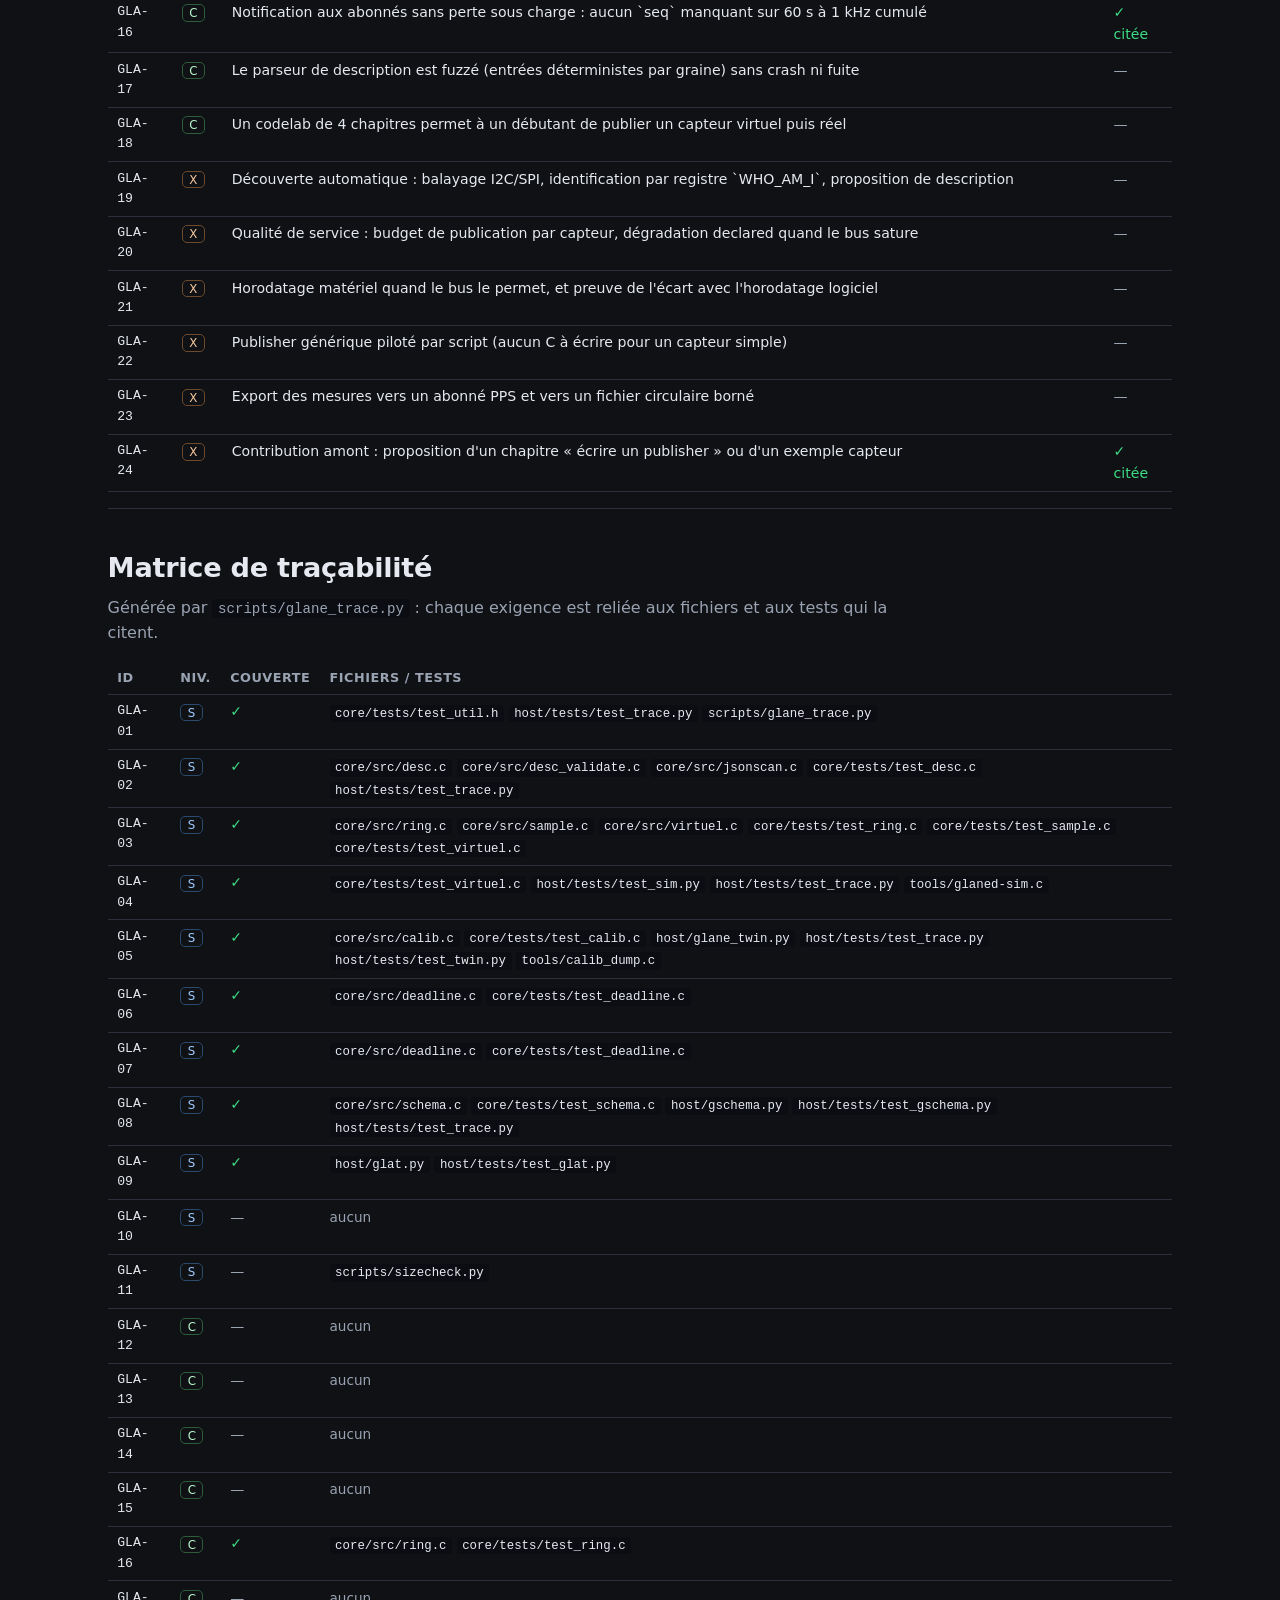
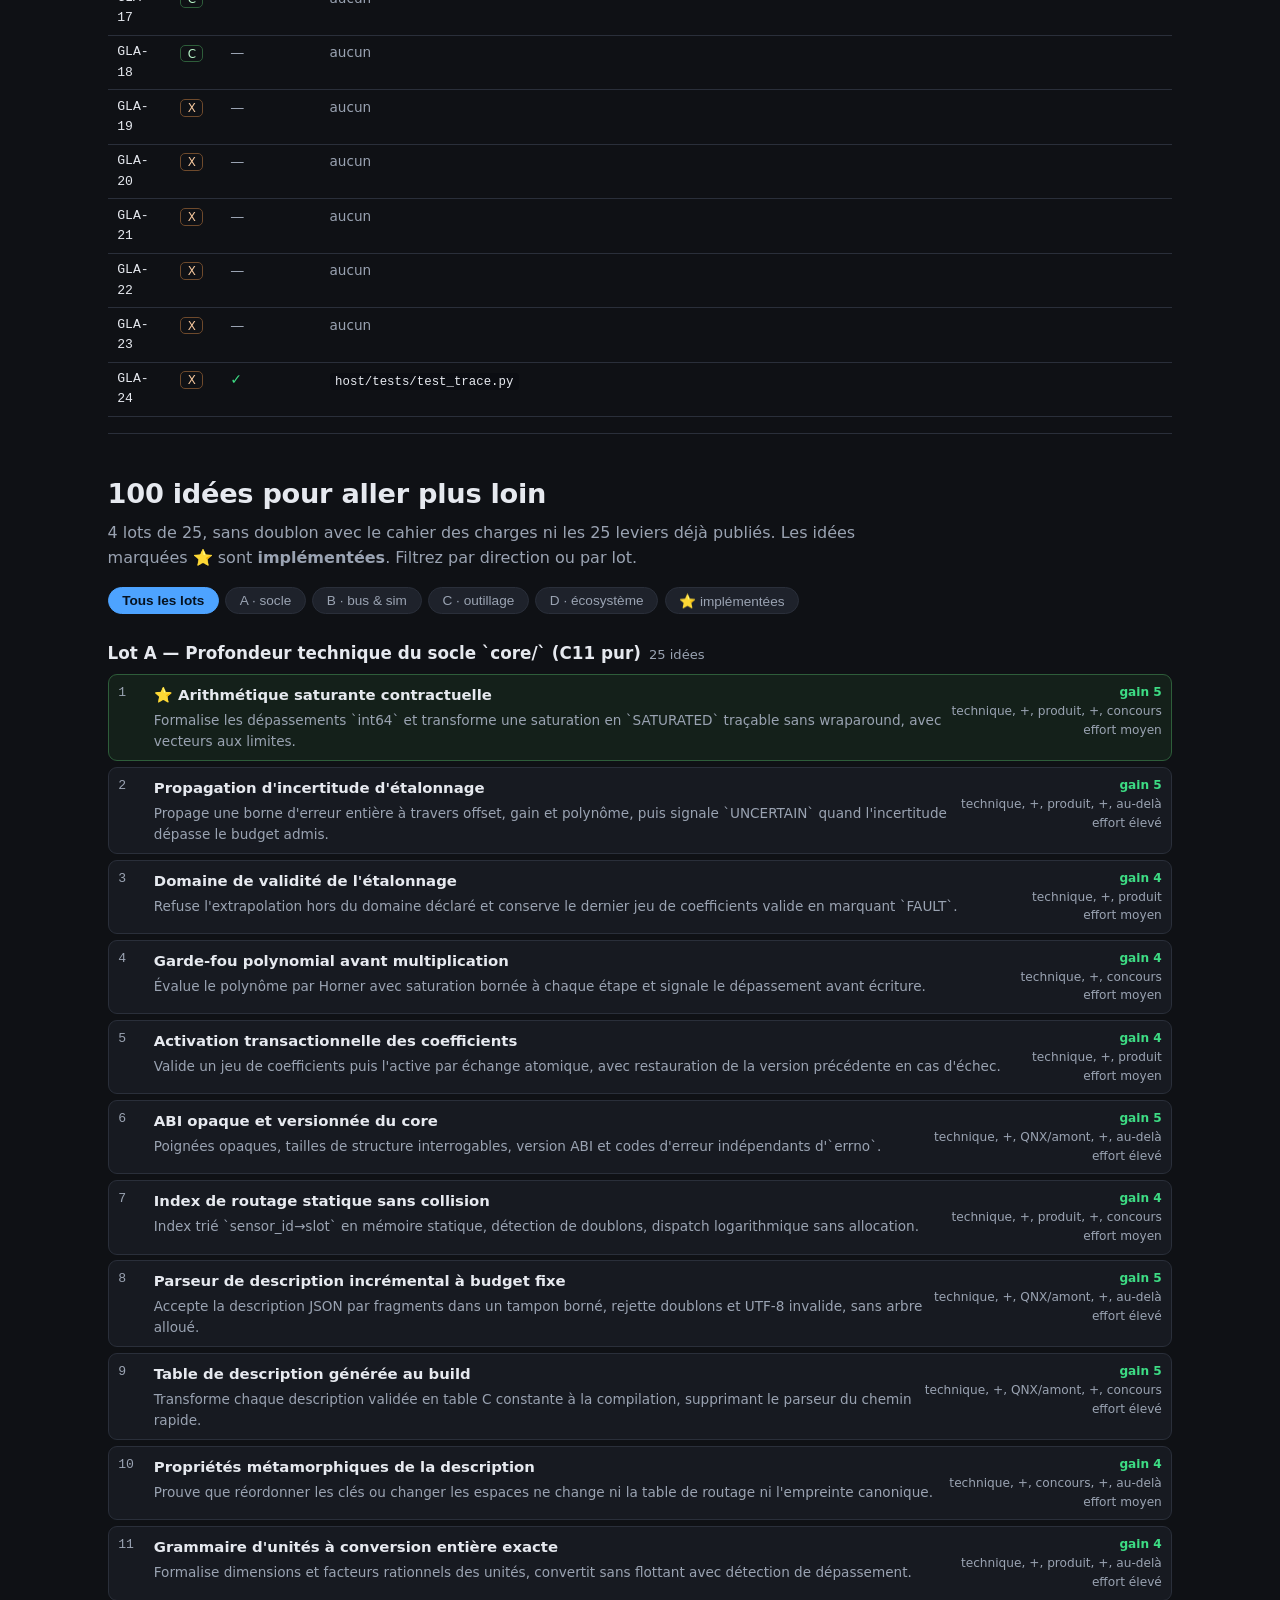
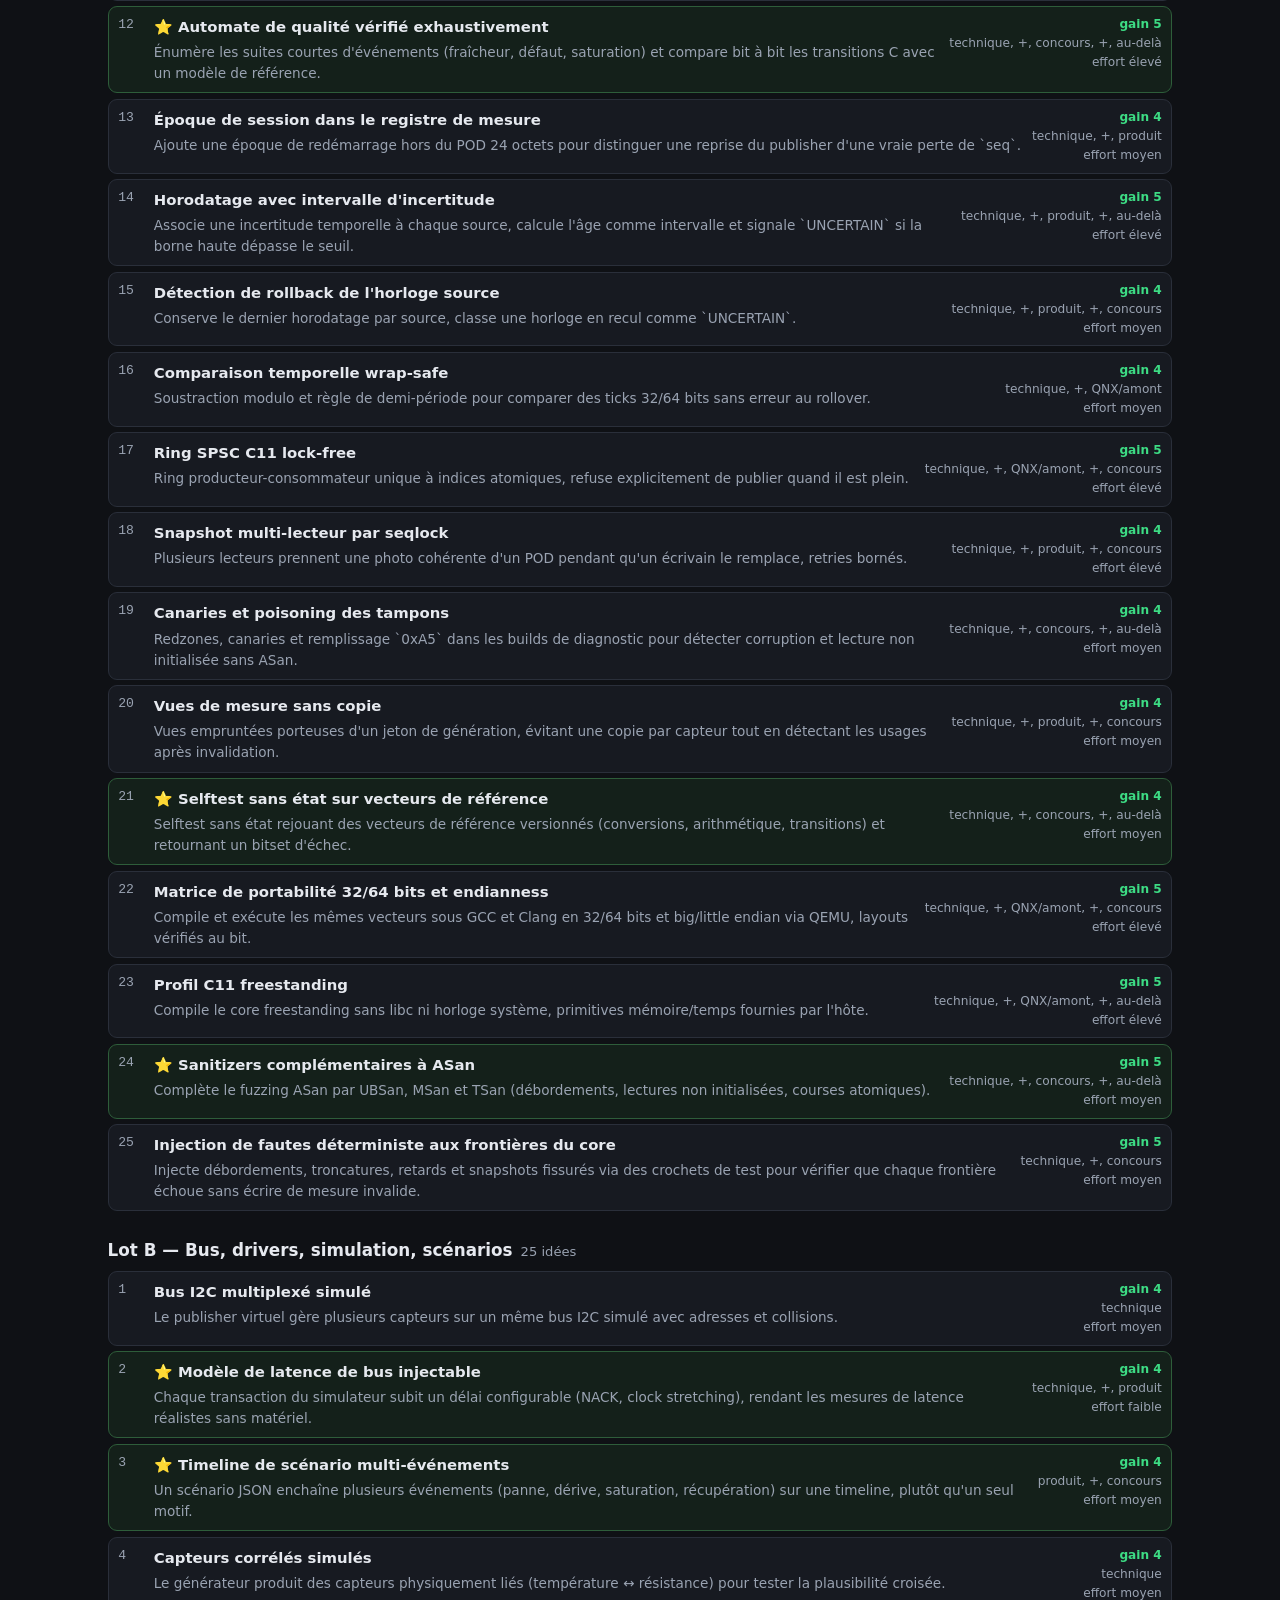
==== commit 4cf08c21: "qnx: DÉMO RÉELLE — glaned exécuté dans un émulateur QNX 8.0 (preuve visible sur le site) Plus aucune" ====
--- a/site/index.html
+++ b/site/index.html
@@ -158,8 +158,13 @@
   <p class="lead">Glane compile et s'exécute sur la <strong>cible réelle</strong>.
   Le socle <code>core/</code> (C11 pur) et <code>glaned</code> sont compilés avec
   <code>qcc</code> (QNX SDP 8.0, variante <code>gcc_ntox86_64</code>), sans aucun
-  warning. C'est la « preuve d'usage QNX » exigée par le règlement : du code qui
-  <em>construit vraiment</em> pour QNX 8.0, pas un simple nom dans le README.</p>
+  warning. Puis <strong>une image QNX 8.0 minimale est amorcée dans
+  <code>qemu-system-x86_64</code></strong> (via <code>-kernel</code>, sans disque
+  ni réseau) et le <code>uname</code> de l'invité est capturé tel quel, avec le
+  journal de mesures produit <em>par glaned dans QNX</em>.
+  C'est la « preuve d'usage QNX » exigée par le règlement : du code qui
+  <em>construit et tourne vraiment</em> sur QNX 8.0, pas un simple nom dans le
+  README — et la commande d'amorçage est reproduite ci-dessous.</p>
   <div id="qnx-status" class="tags"></div>
 
   <h3>Preuve de compilation <span class="hint">(qcc, QNX SDP 8.0)</span></h3>
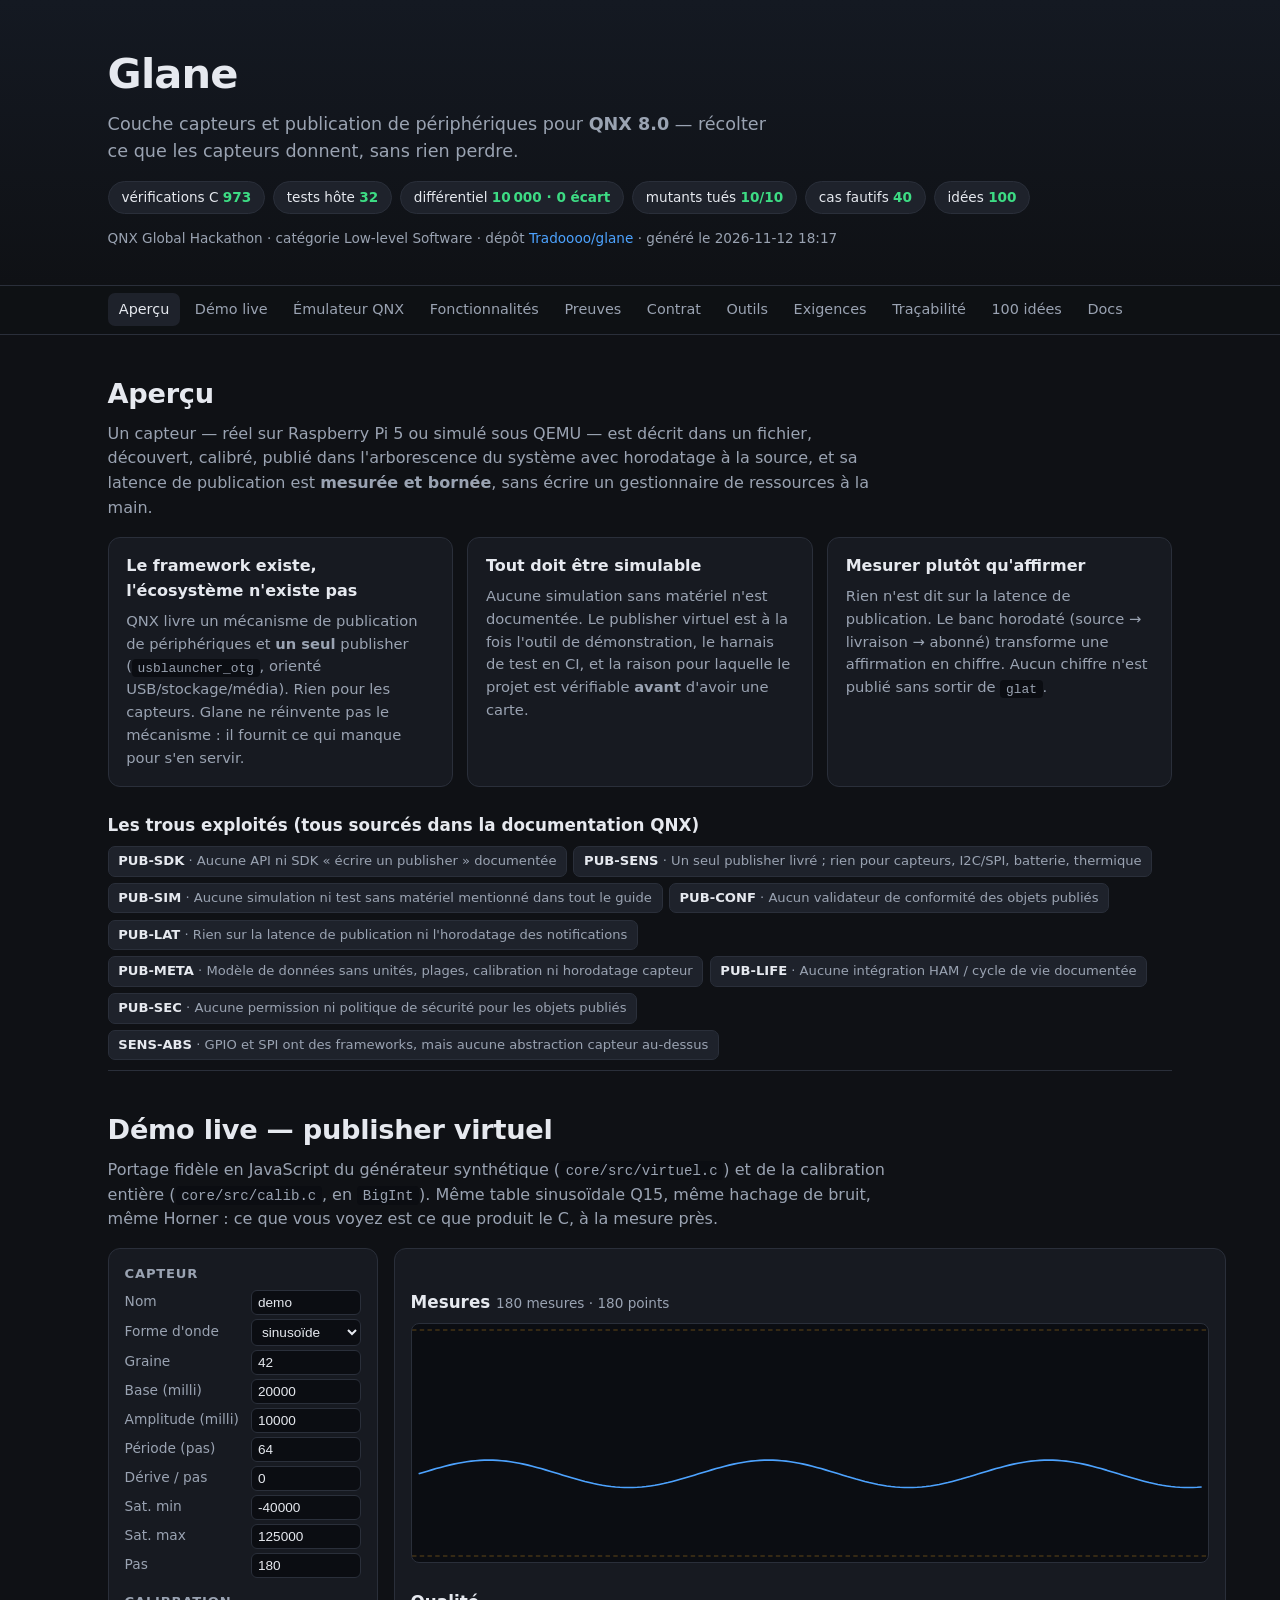
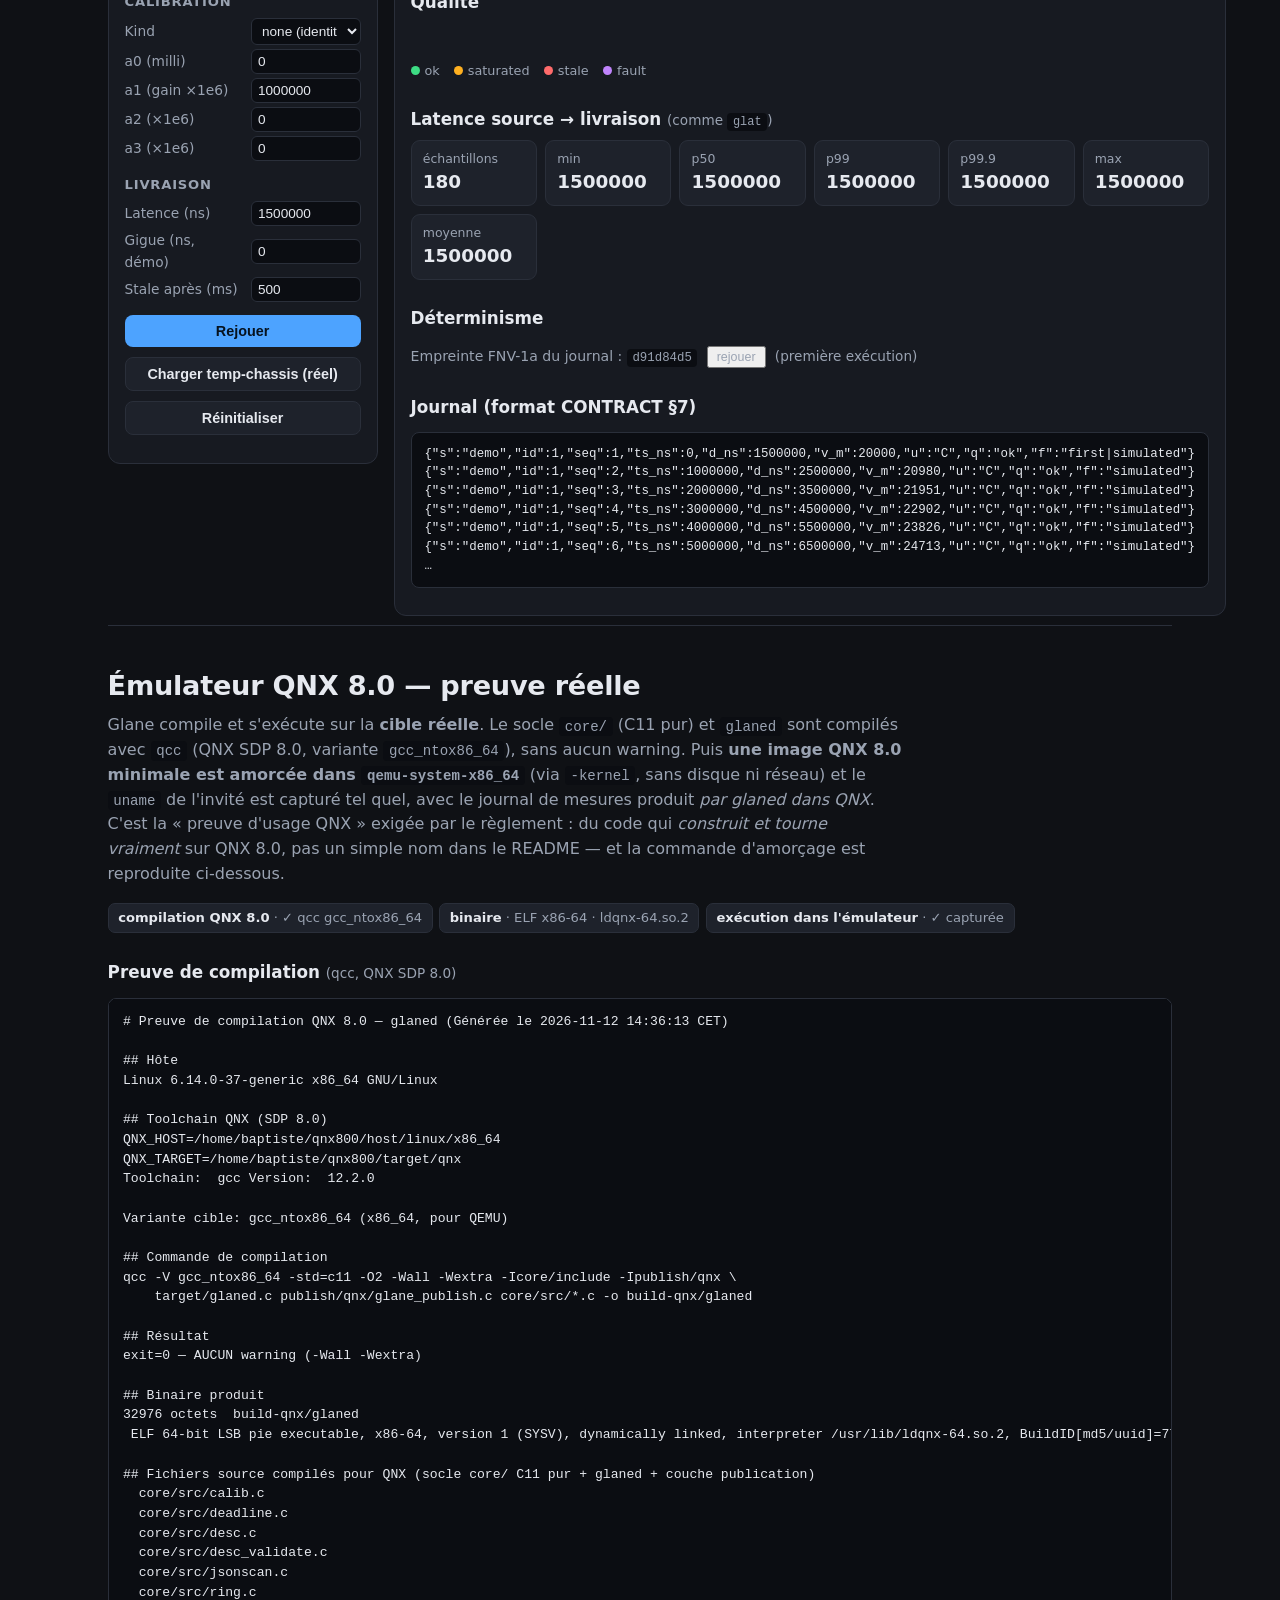
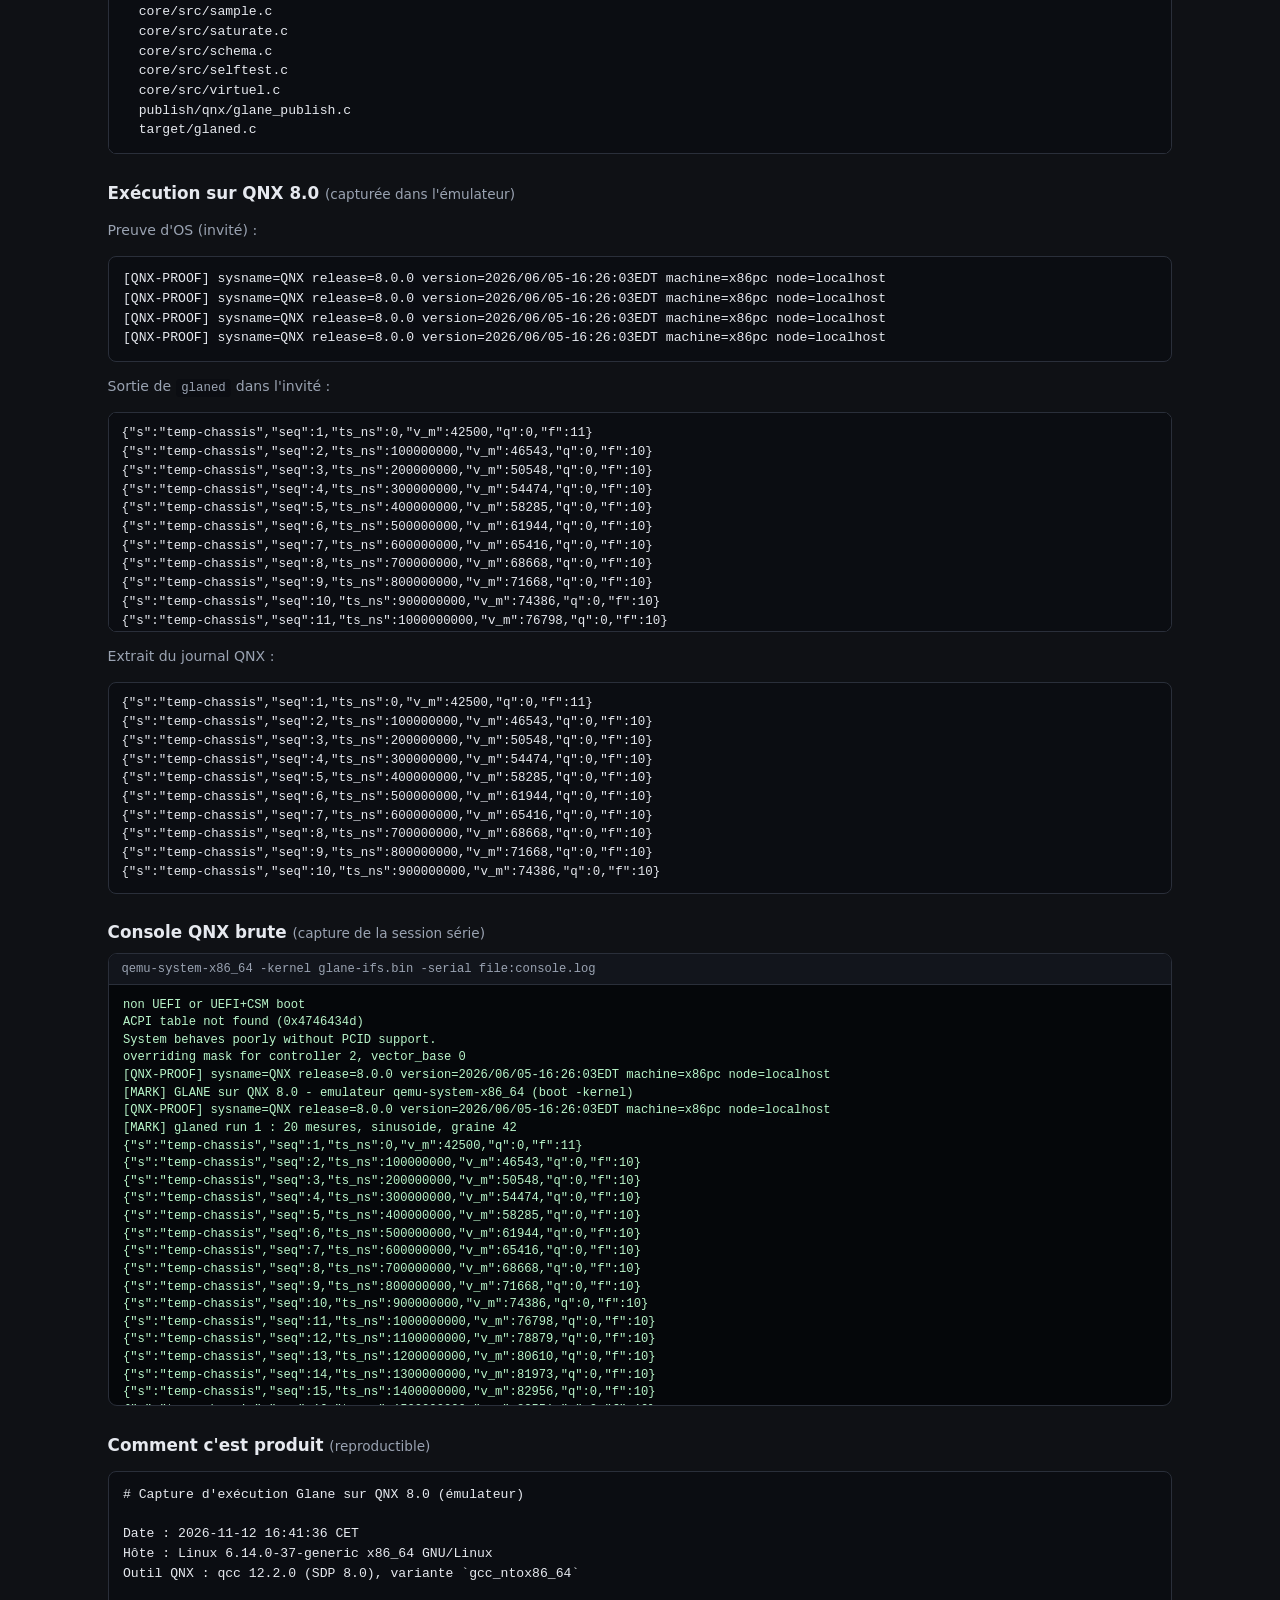
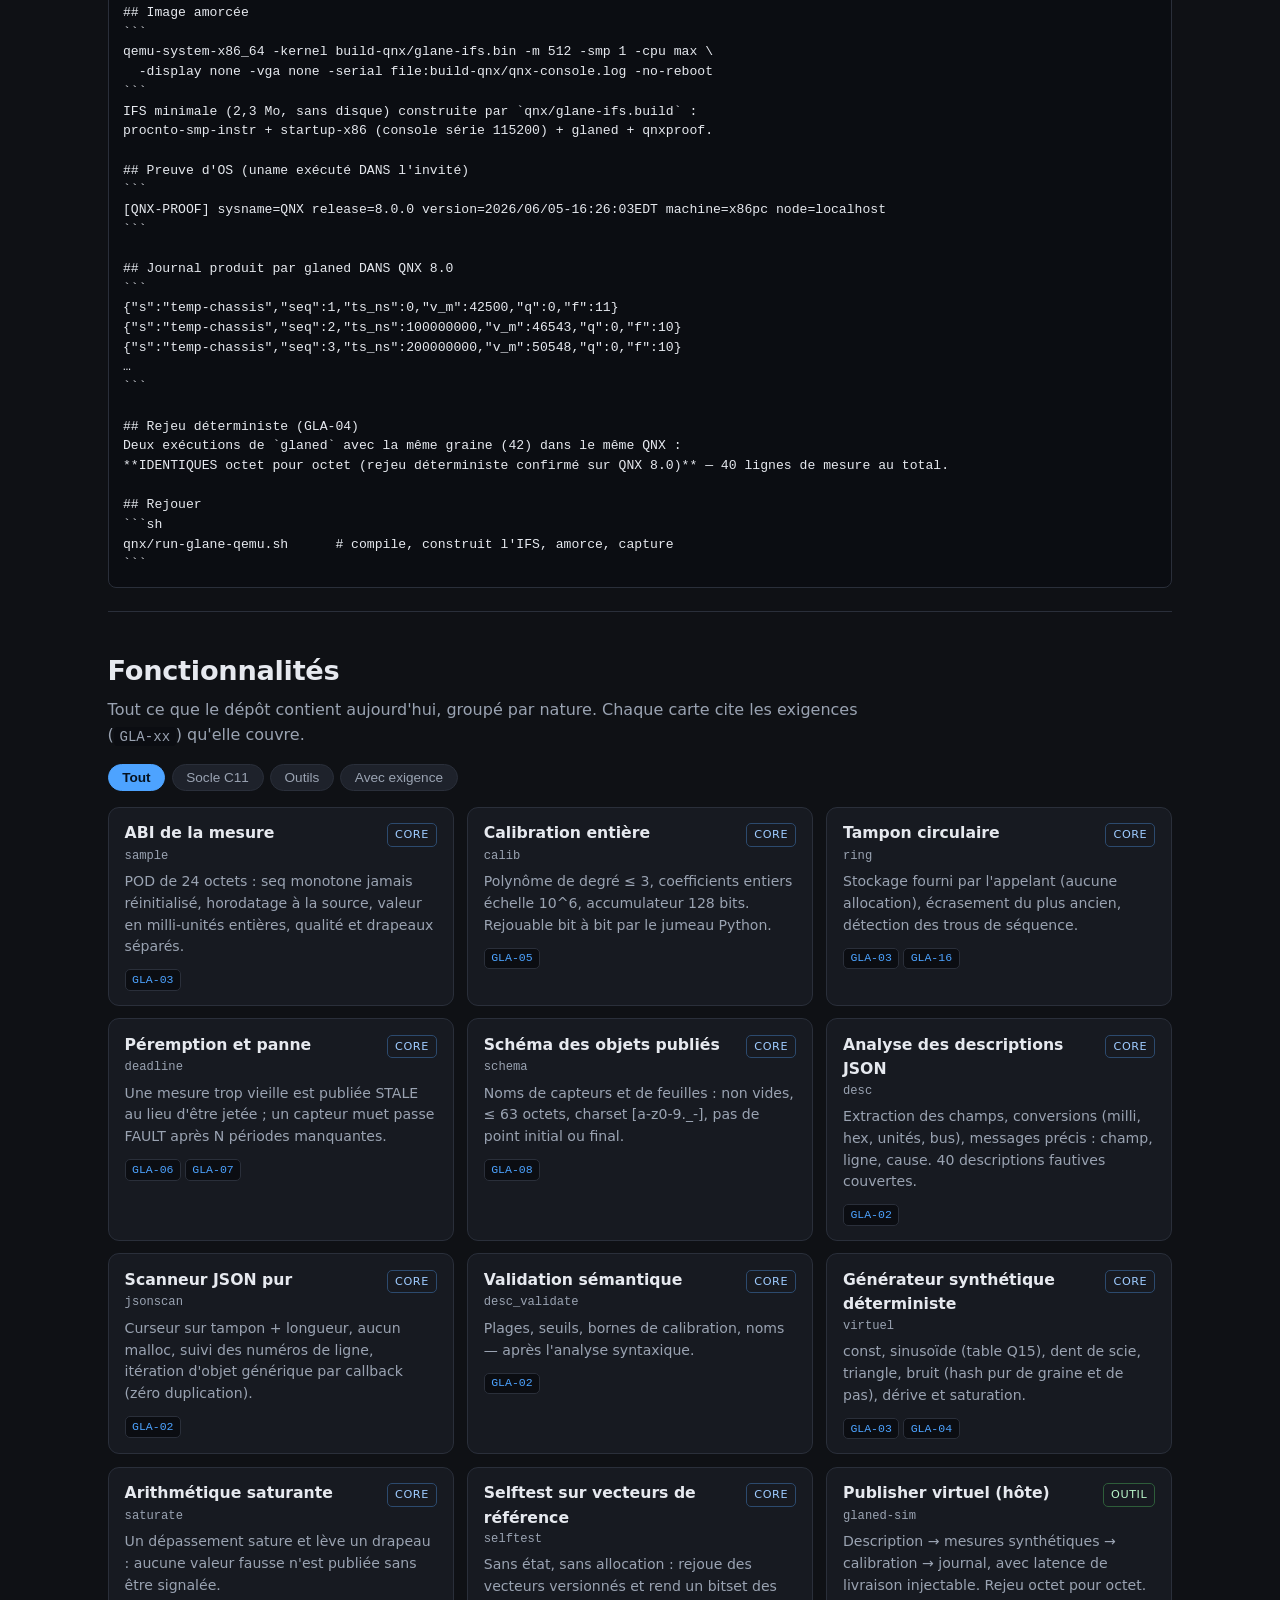
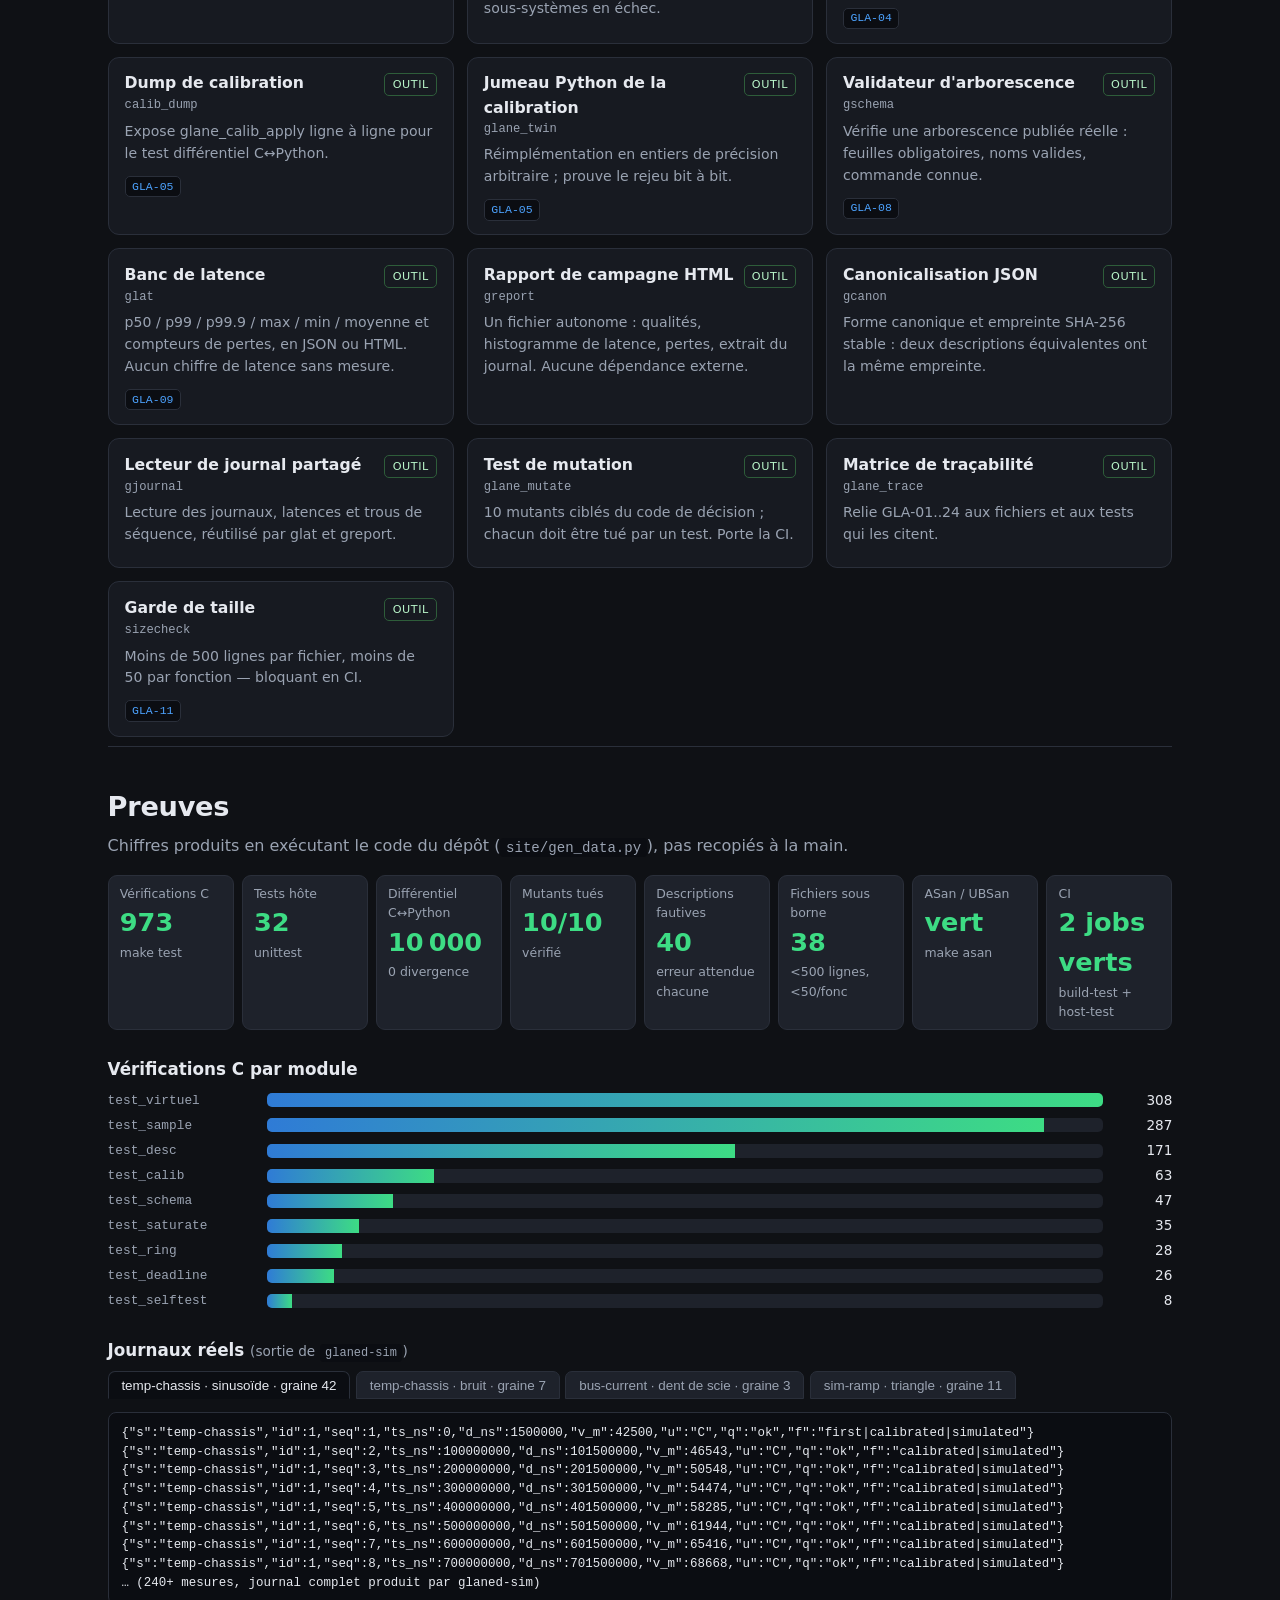
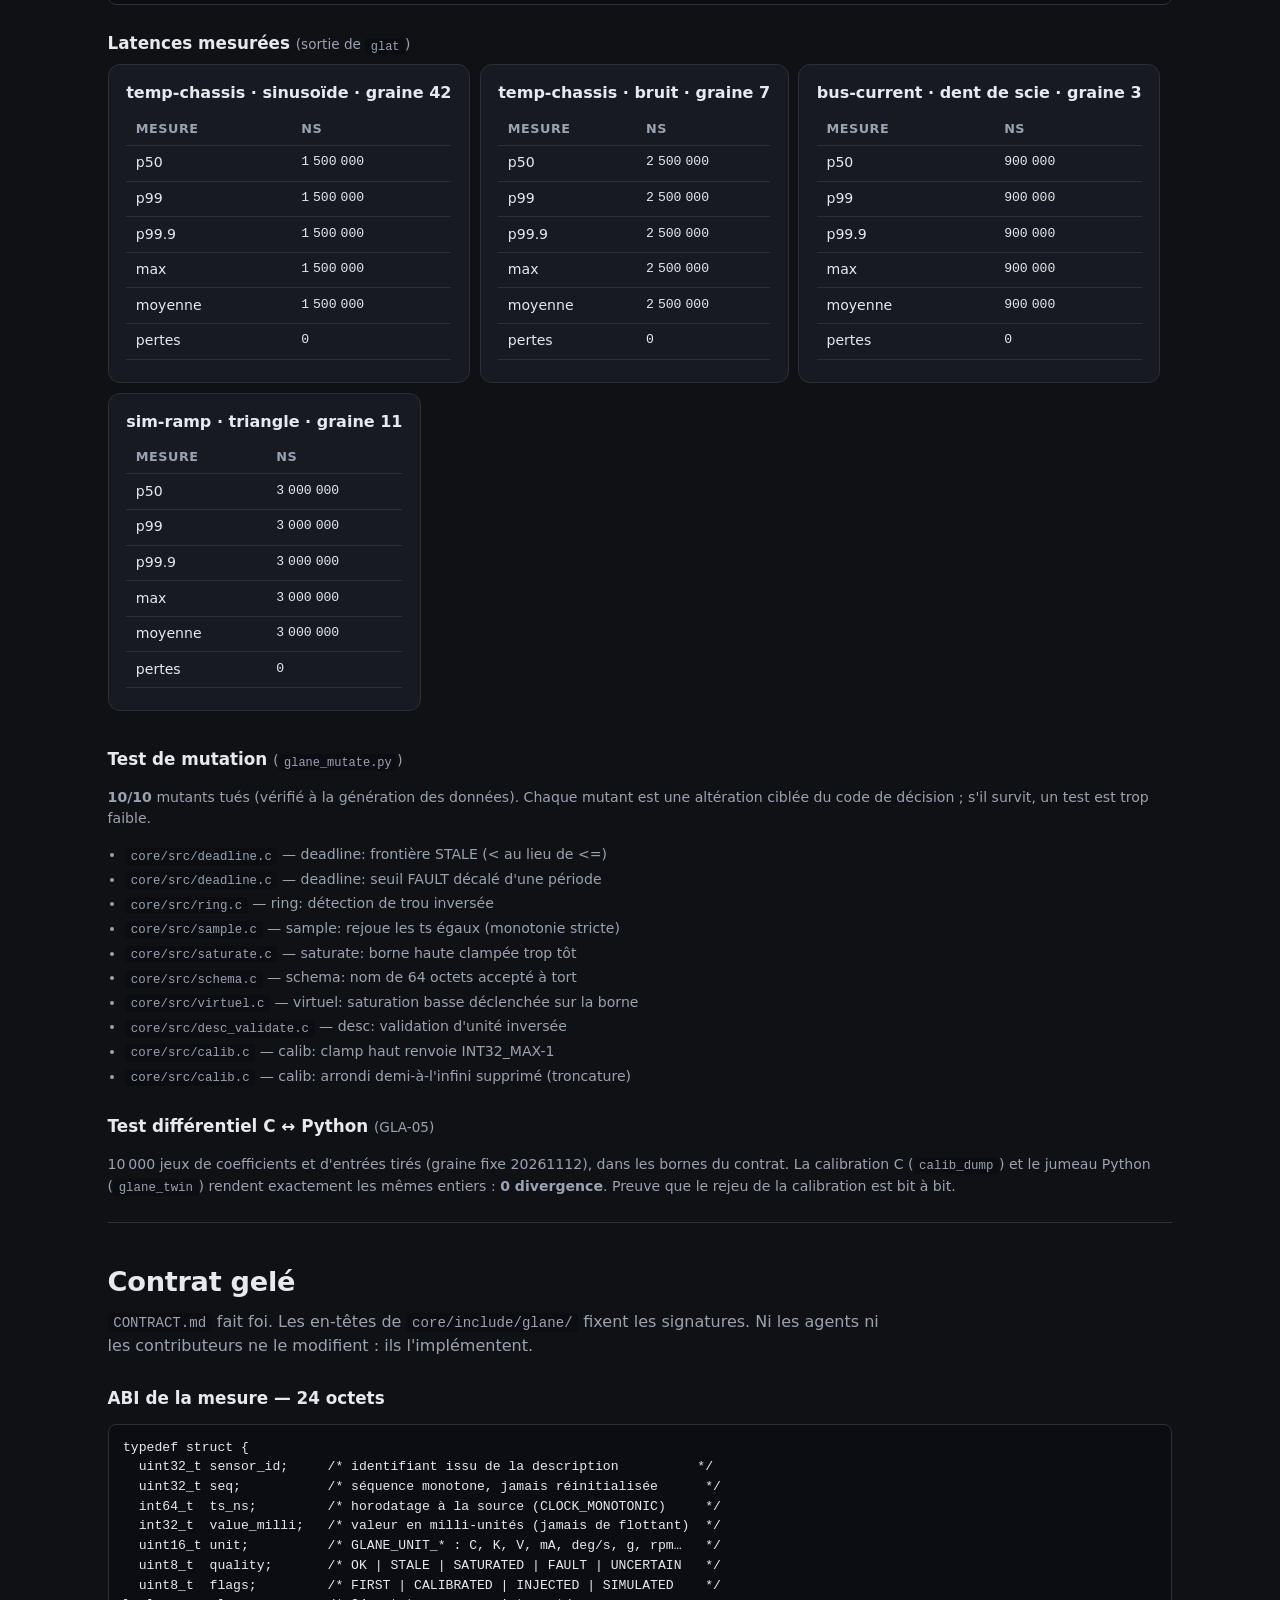
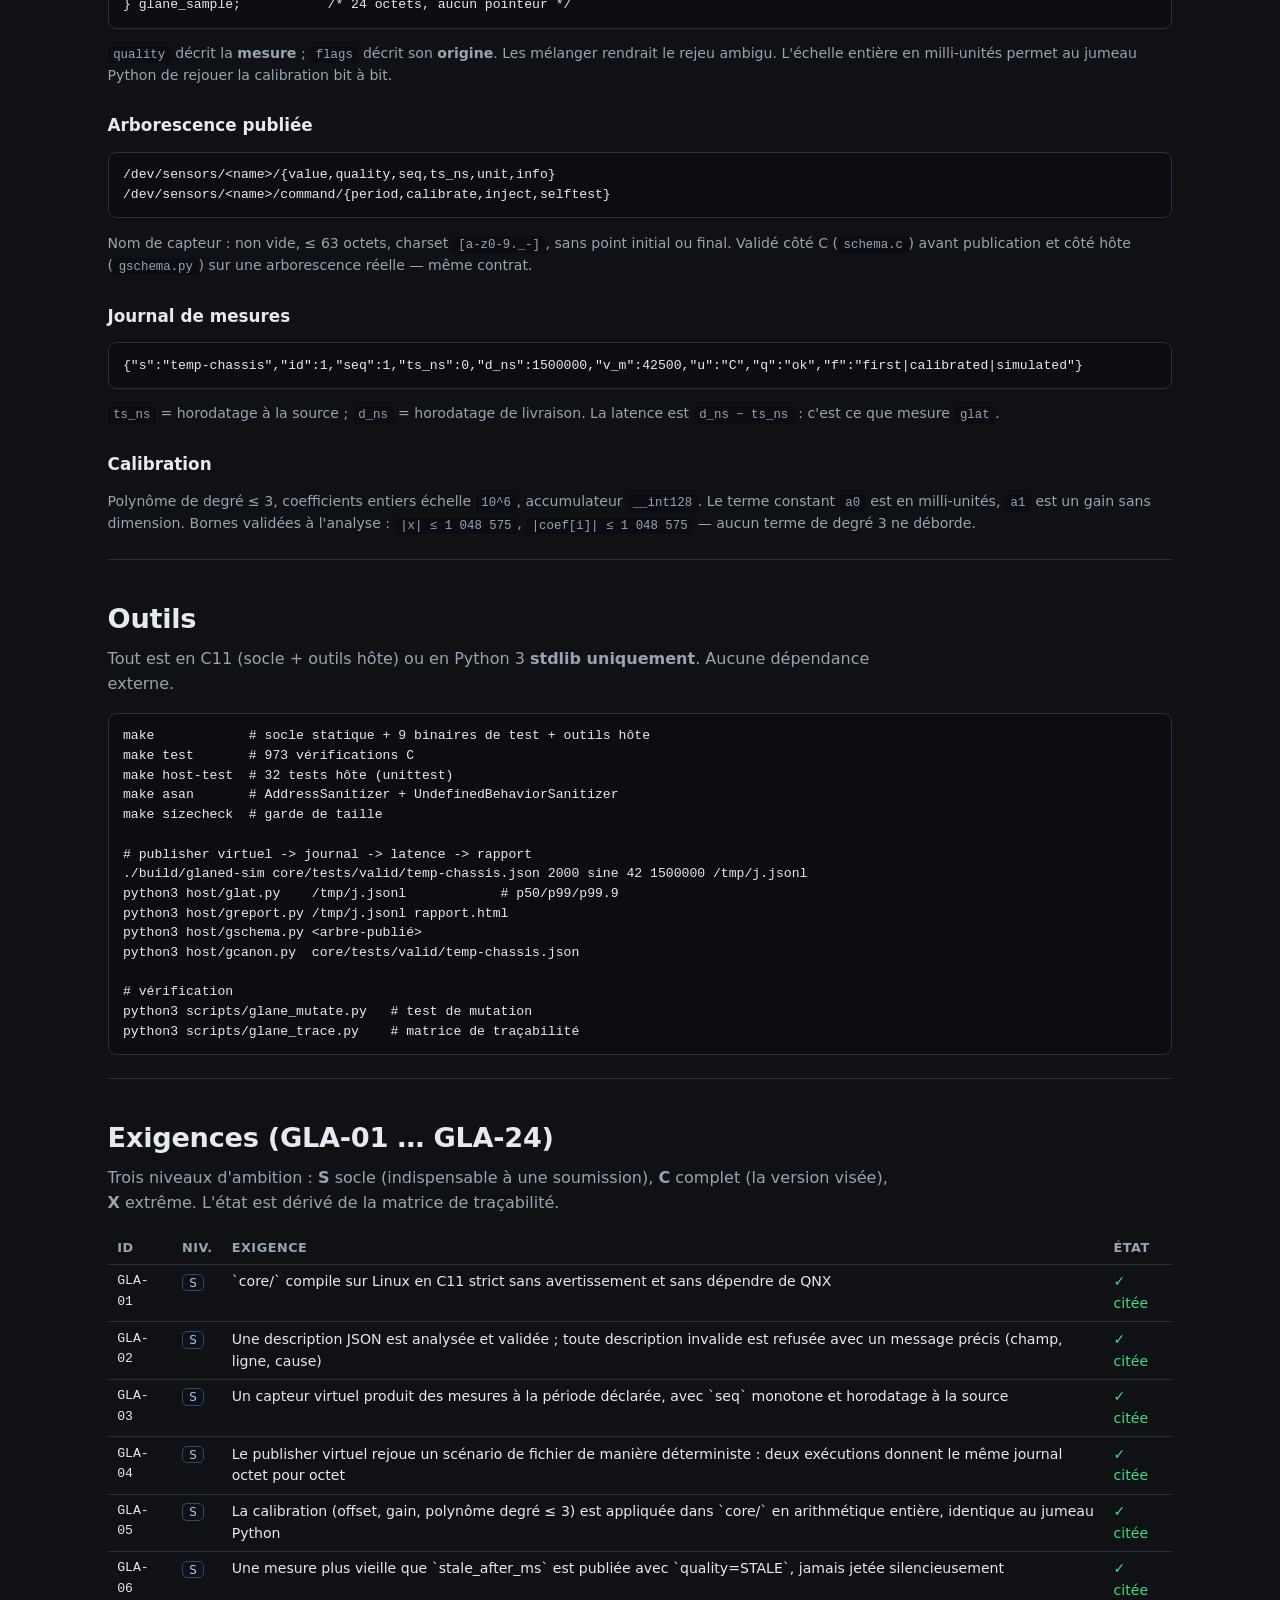
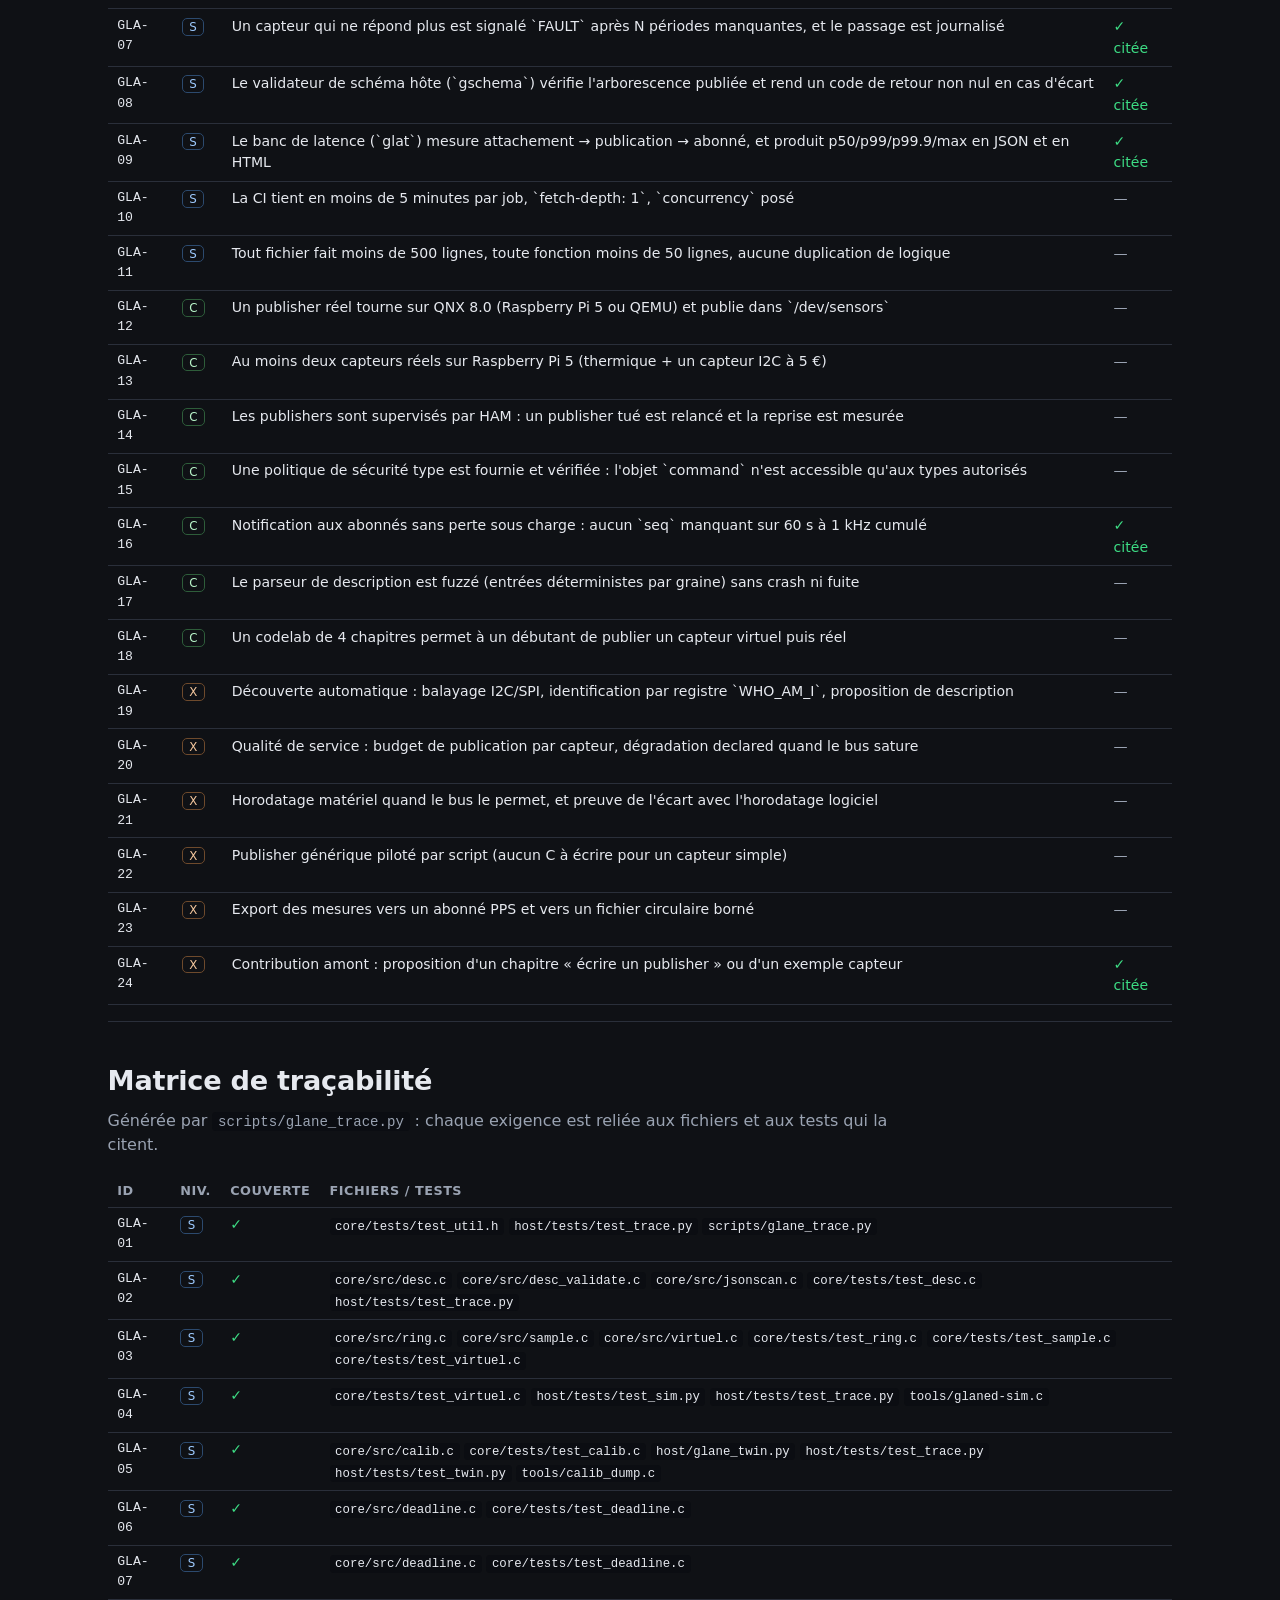
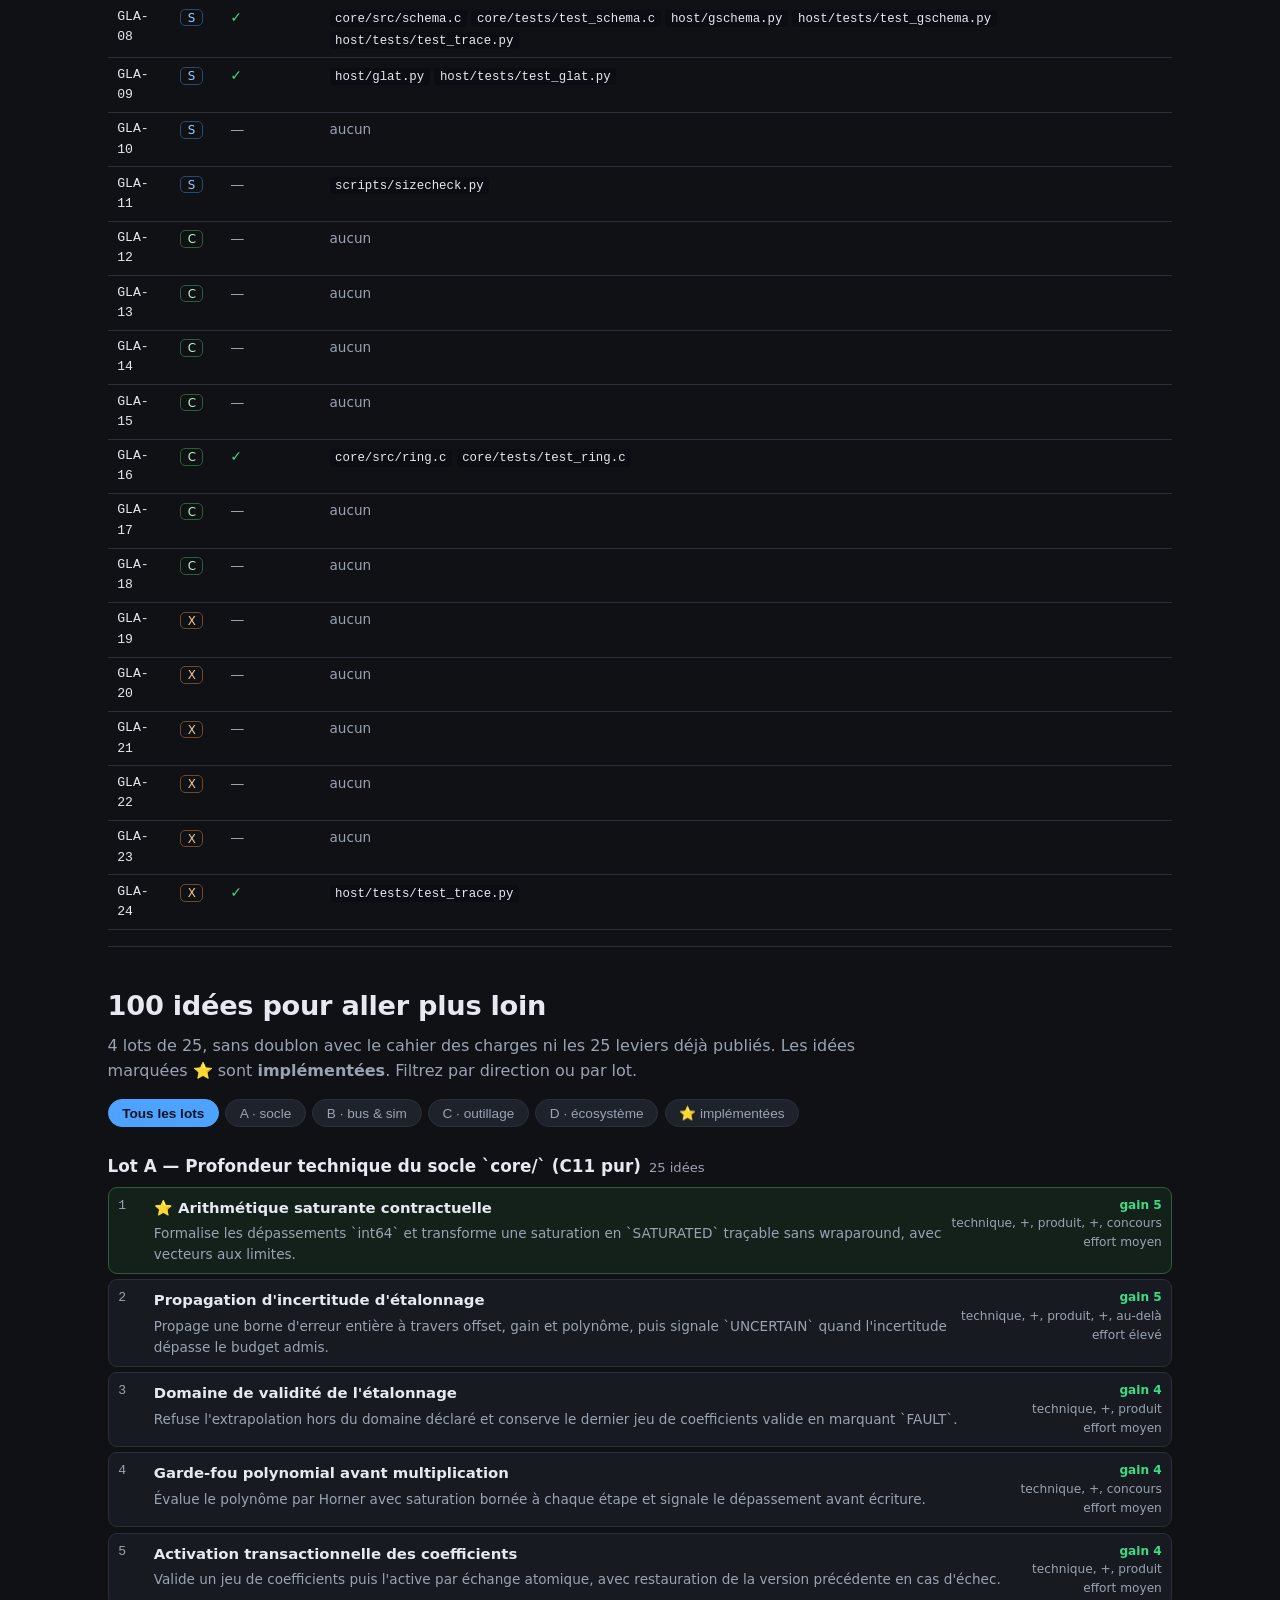
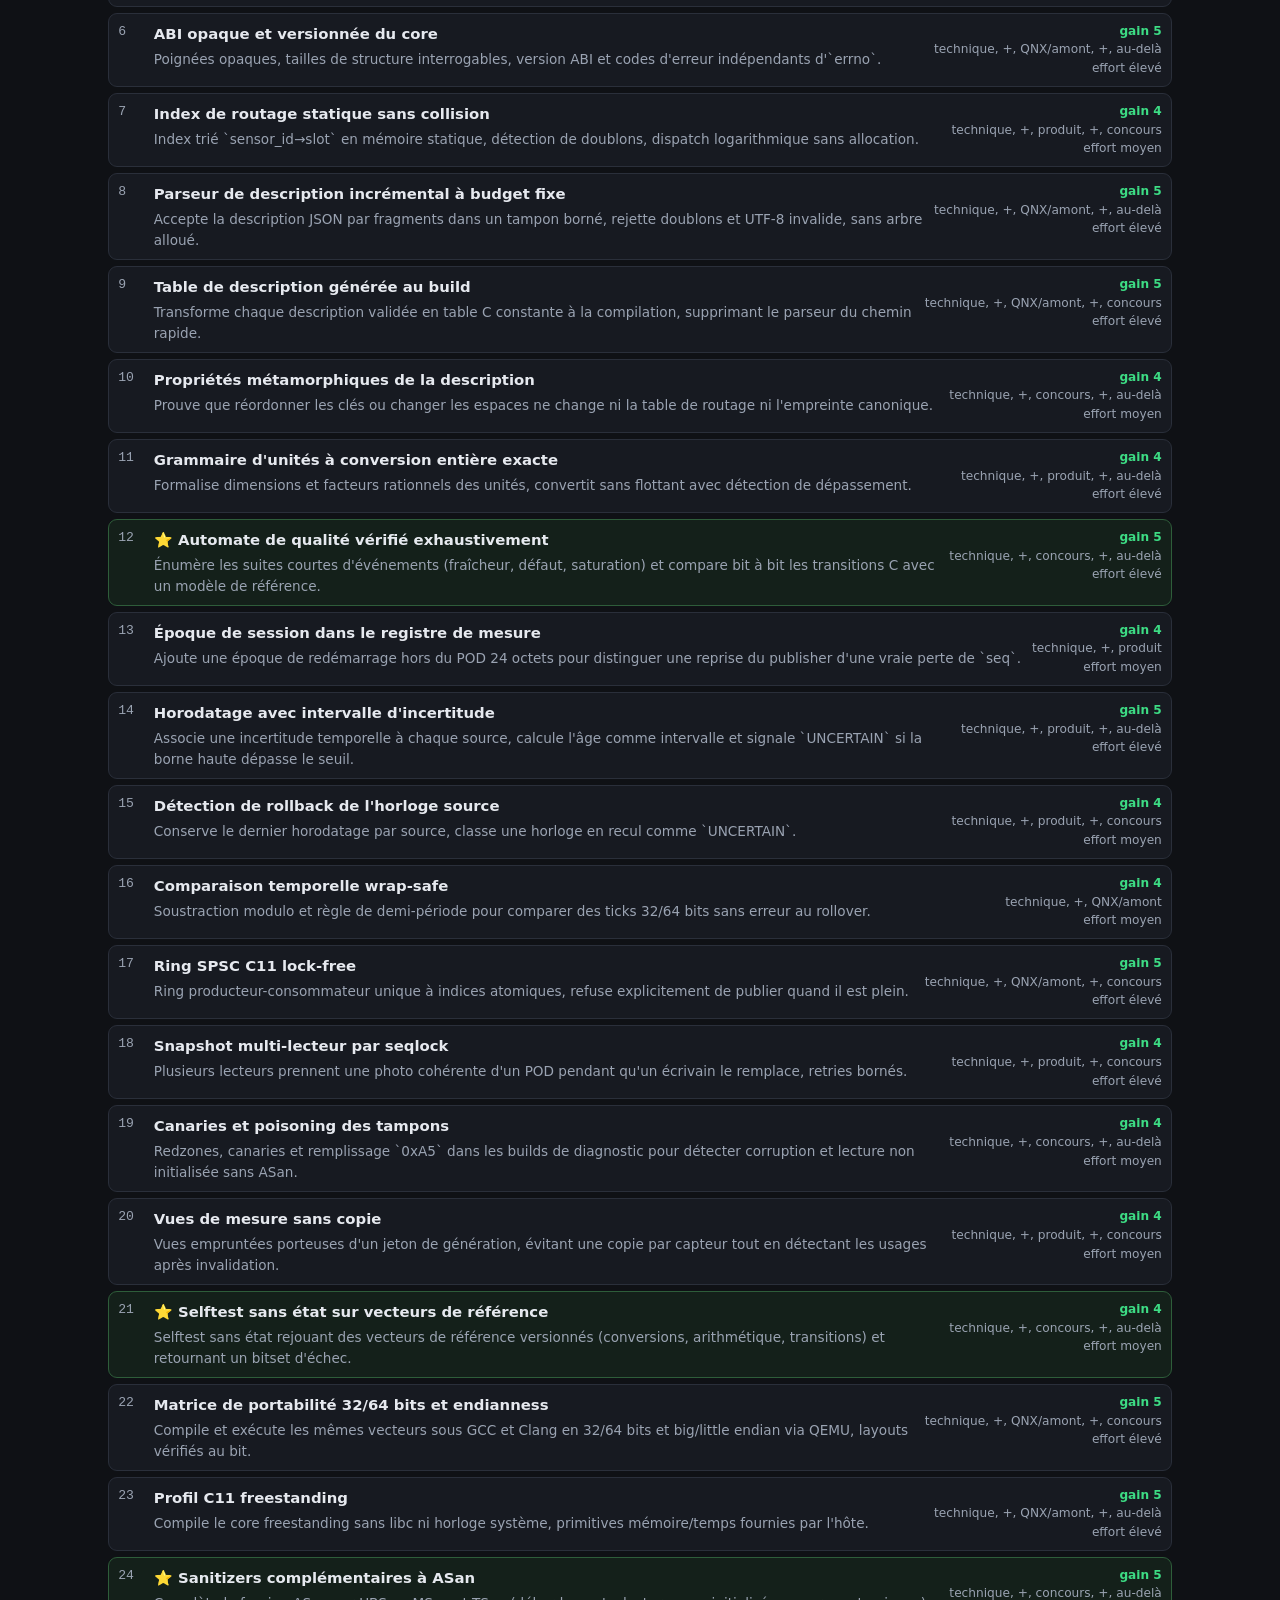
==== commit f99bfe62: "chore: liens du dépôt -> Tradoooo/glane (transfert de propriété GitHub) Le dépôt a été transféré de " ====
--- a/site/index.html
+++ b/site/index.html
@@ -15,7 +15,7 @@
     récolter ce que les capteurs donnent, sans rien perdre.</p>
     <div id="badges" class="badges"></div>
     <p class="meta">QNX Global Hackathon · catégorie Low-level Software ·
-      dépôt <a href="https://github.com/BaptisteFaisy/glane">BaptisteFaisy/glane</a> ·
+      dépôt <a href="https://github.com/Tradoooo/glane">Tradoooo/glane</a> ·
       généré le <span id="generated"></span></p>
   </div>
 </header>
@@ -309,9 +309,9 @@
 
 <footer class="wrap">
   <p>Glane — Copyright 2026 Baptiste Faisy · Licence
-  <a href="https://github.com/BaptisteFaisy/glane/blob/main/LICENSE">Apache-2.0</a> ·
-  <a href="https://github.com/BaptisteFaisy/glane">dépôt</a> ·
-  <a href="https://github.com/BaptisteFaisy/glane/actions">CI</a></p>
+  <a href="https://github.com/Tradoooo/glane/blob/main/LICENSE">Apache-2.0</a> ·
+  <a href="https://github.com/Tradoooo/glane">dépôt</a> ·
+  <a href="https://github.com/Tradoooo/glane/actions">CI</a></p>
   <p class="small">Cette page ne charge aucune ressource externe : pas de CDN,
   pas de police tierce, pas de mesure d'audience.</p>
 </footer>
--- a/site/style.css
+++ b/site/style.css
@@ -159,6 +159,16 @@
 .tight { margin: .3rem 0; padding-left: 1.1rem; color: var(--muted); font-size: .88rem; }
 .tight li { margin: .15rem 0; }
 
+/* ---------- console QNX (terminal) ---------- */
+.terminal { background: #05070a; border: 1px solid var(--line); border-radius: 9px;
+  overflow: hidden; margin: .5rem 0 1rem; }
+.terminal-bar { background: #12151c; border-bottom: 1px solid var(--line);
+  color: var(--muted); font-size: .76rem; padding: .35rem .8rem;
+  font-family: ui-monospace, Menlo, Consolas, monospace; }
+.terminal pre { margin: 0; padding: .7rem .9rem; background: transparent;
+  color: #b9f6ca; font-size: .76rem; line-height: 1.45; max-height: 420px;
+  overflow: auto; white-space: pre; }
+
 footer { padding: 1.6rem 0 2.4rem; color: var(--muted); font-size: .88rem; }
 
 @media (max-width: 820px) {
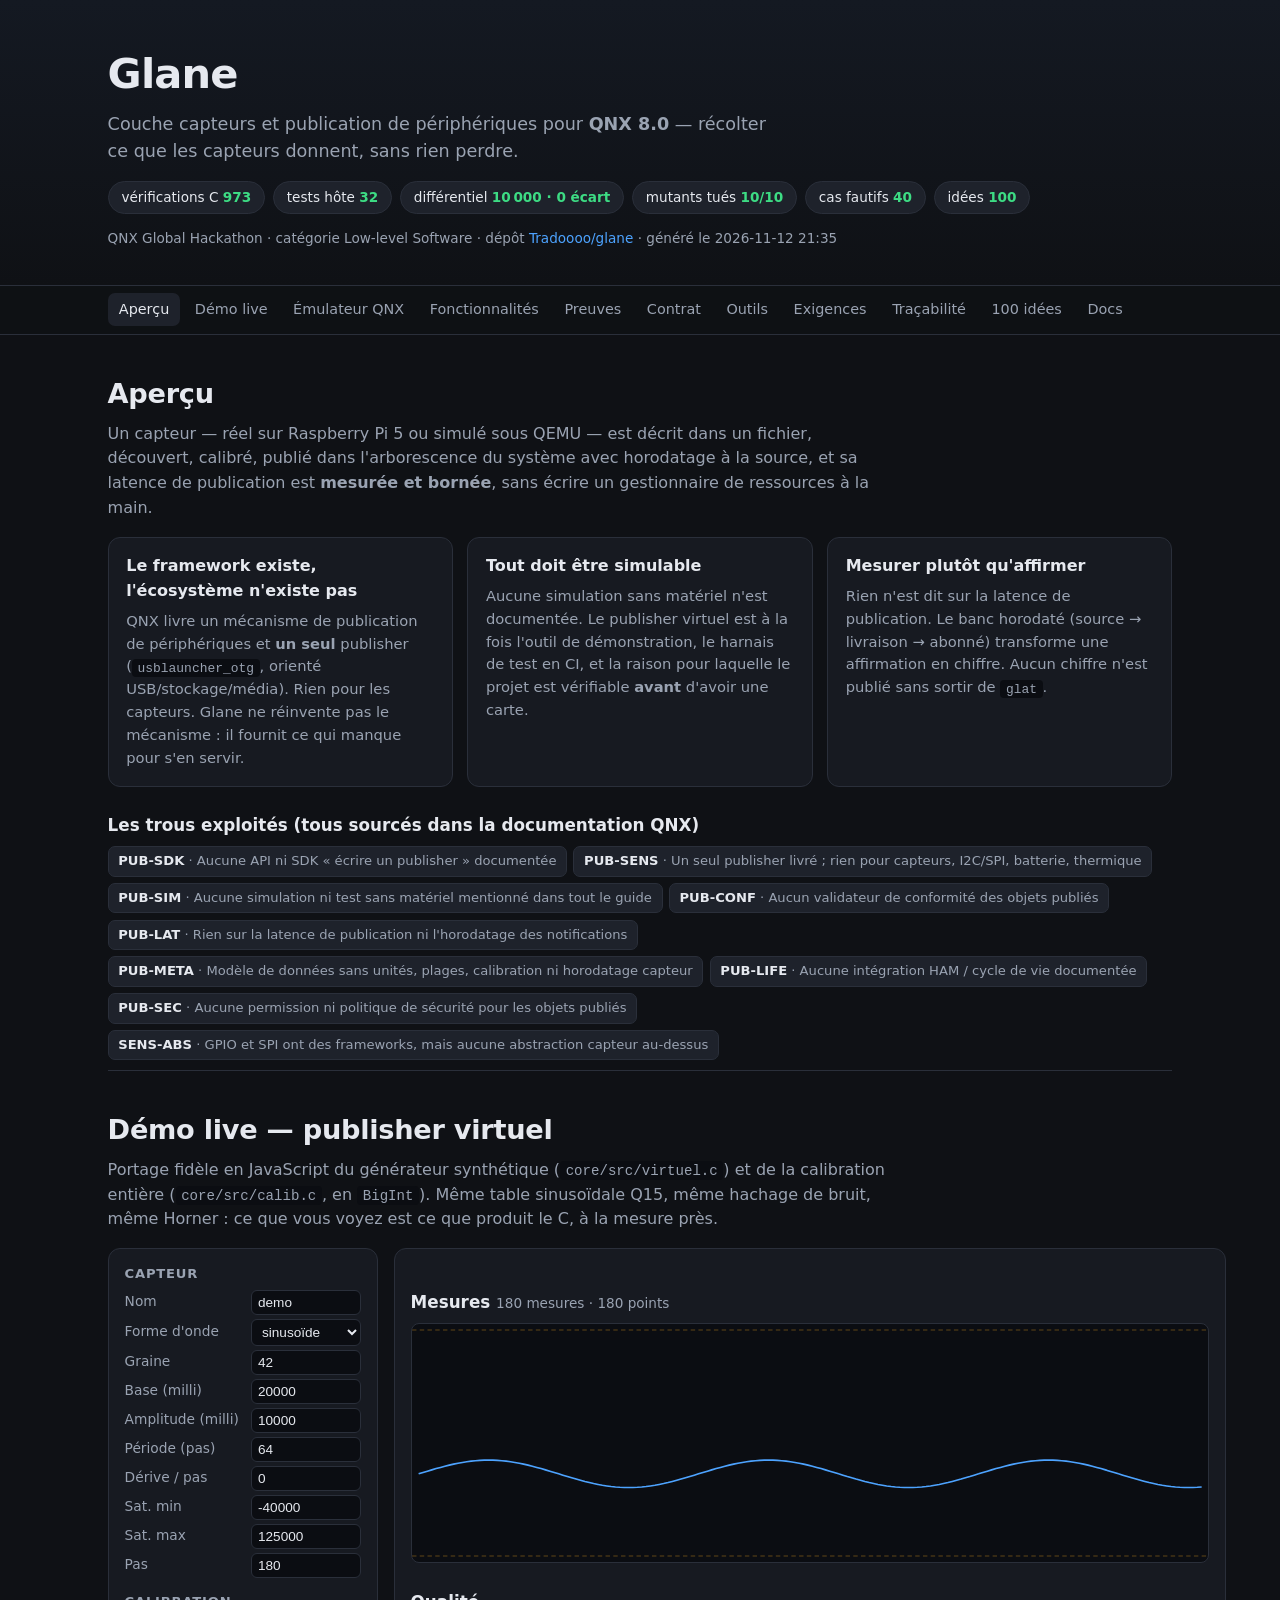
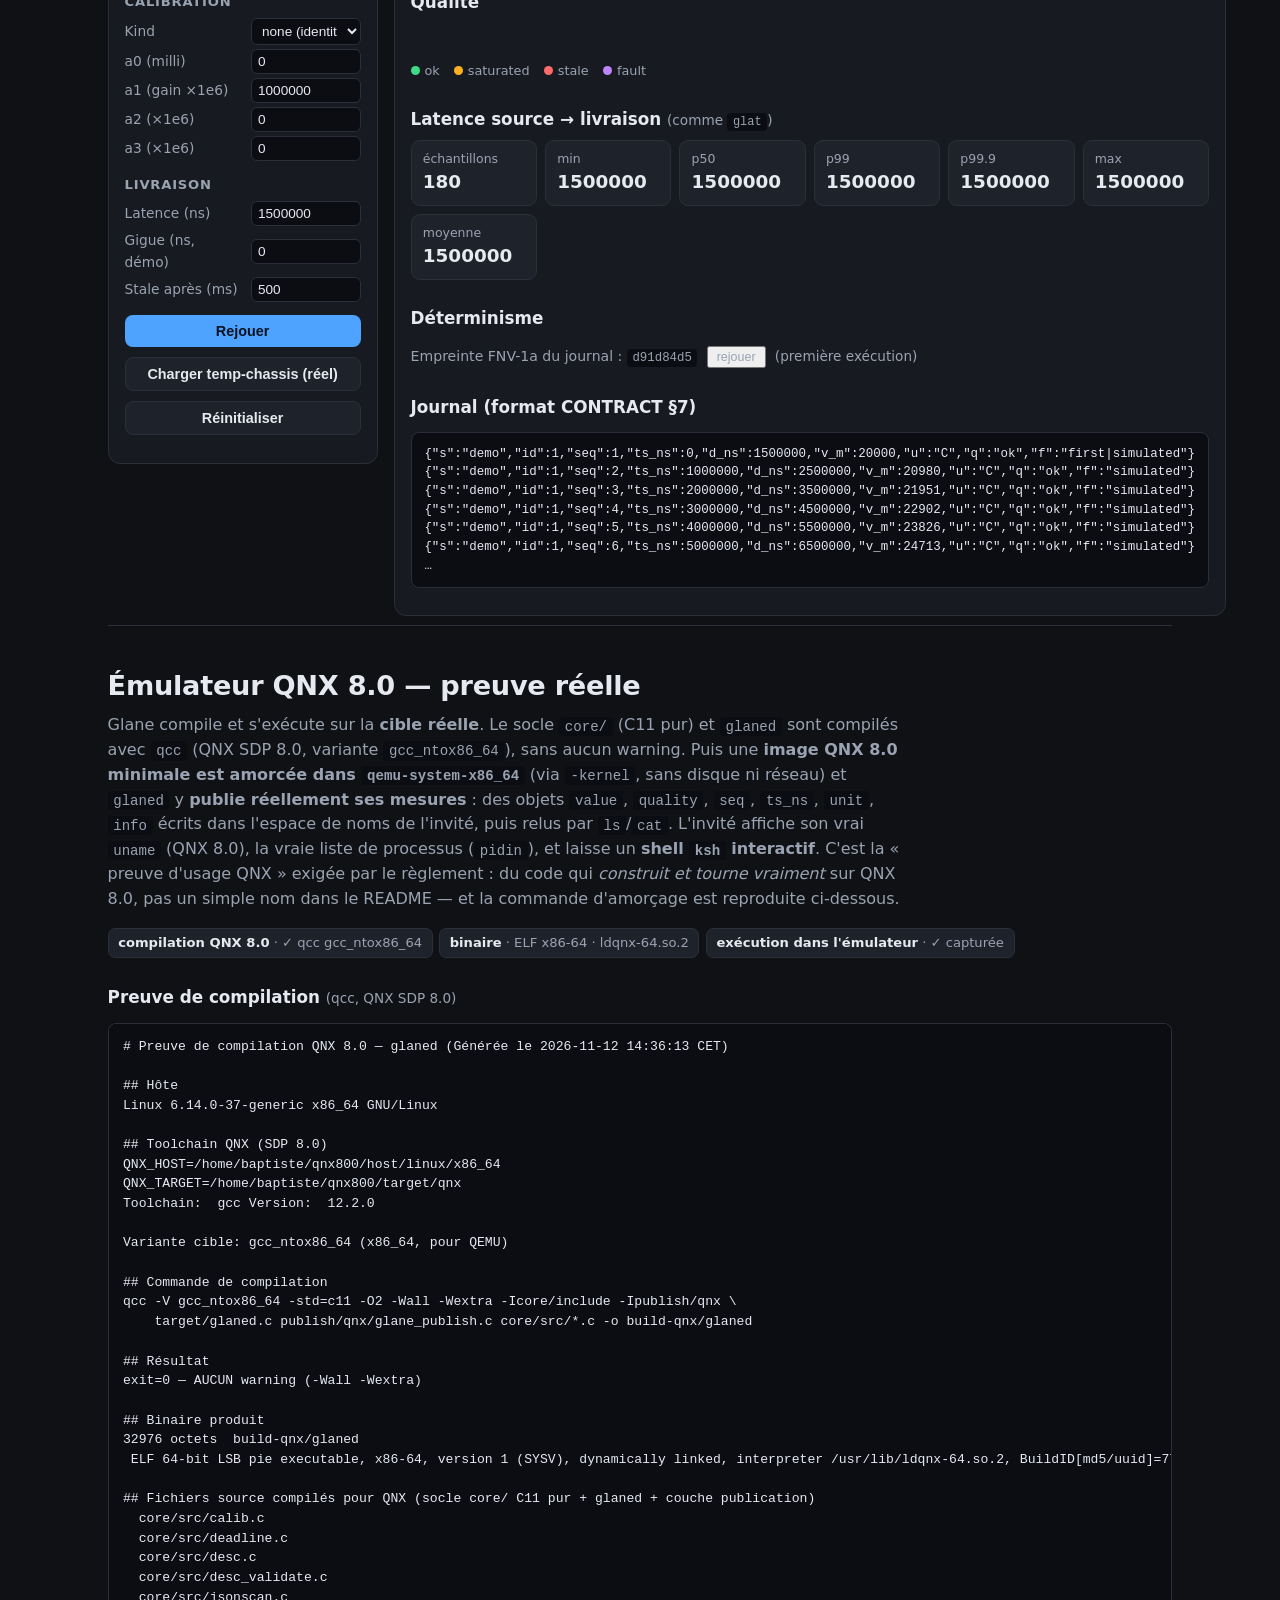
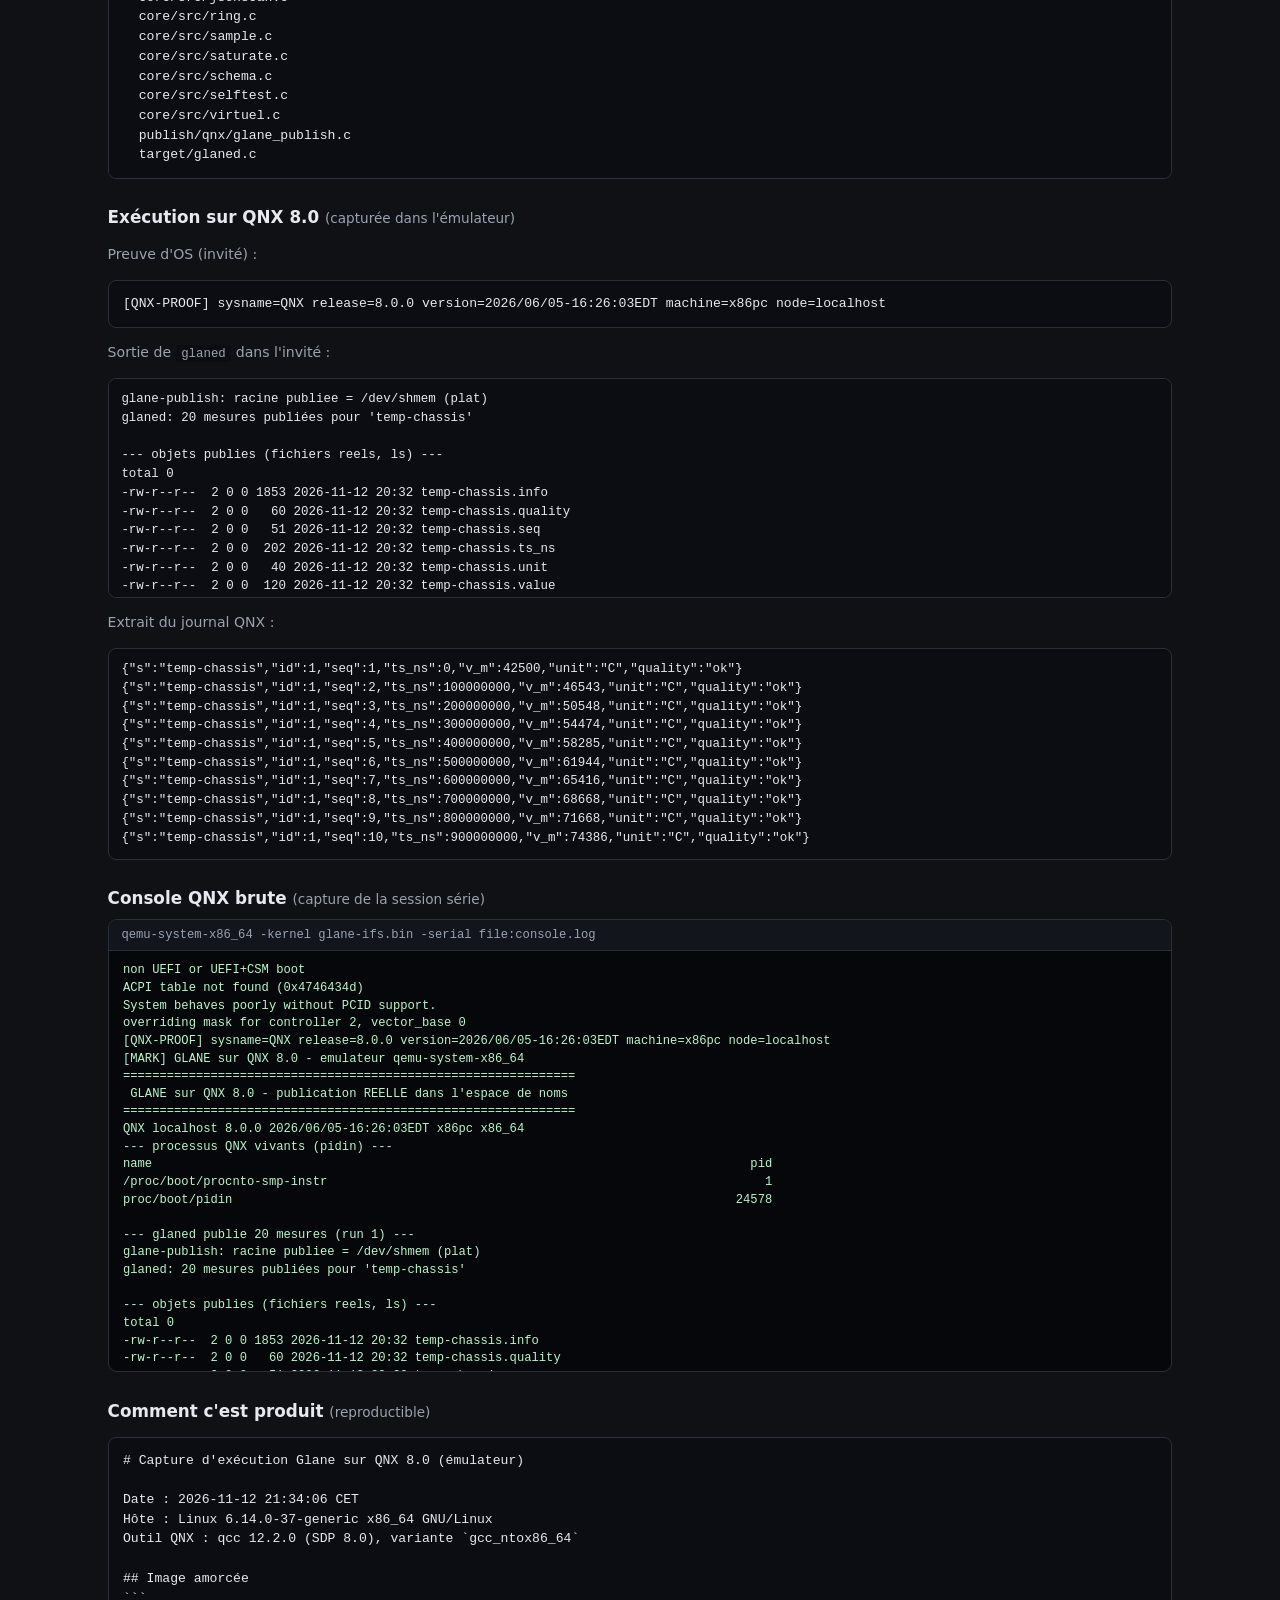
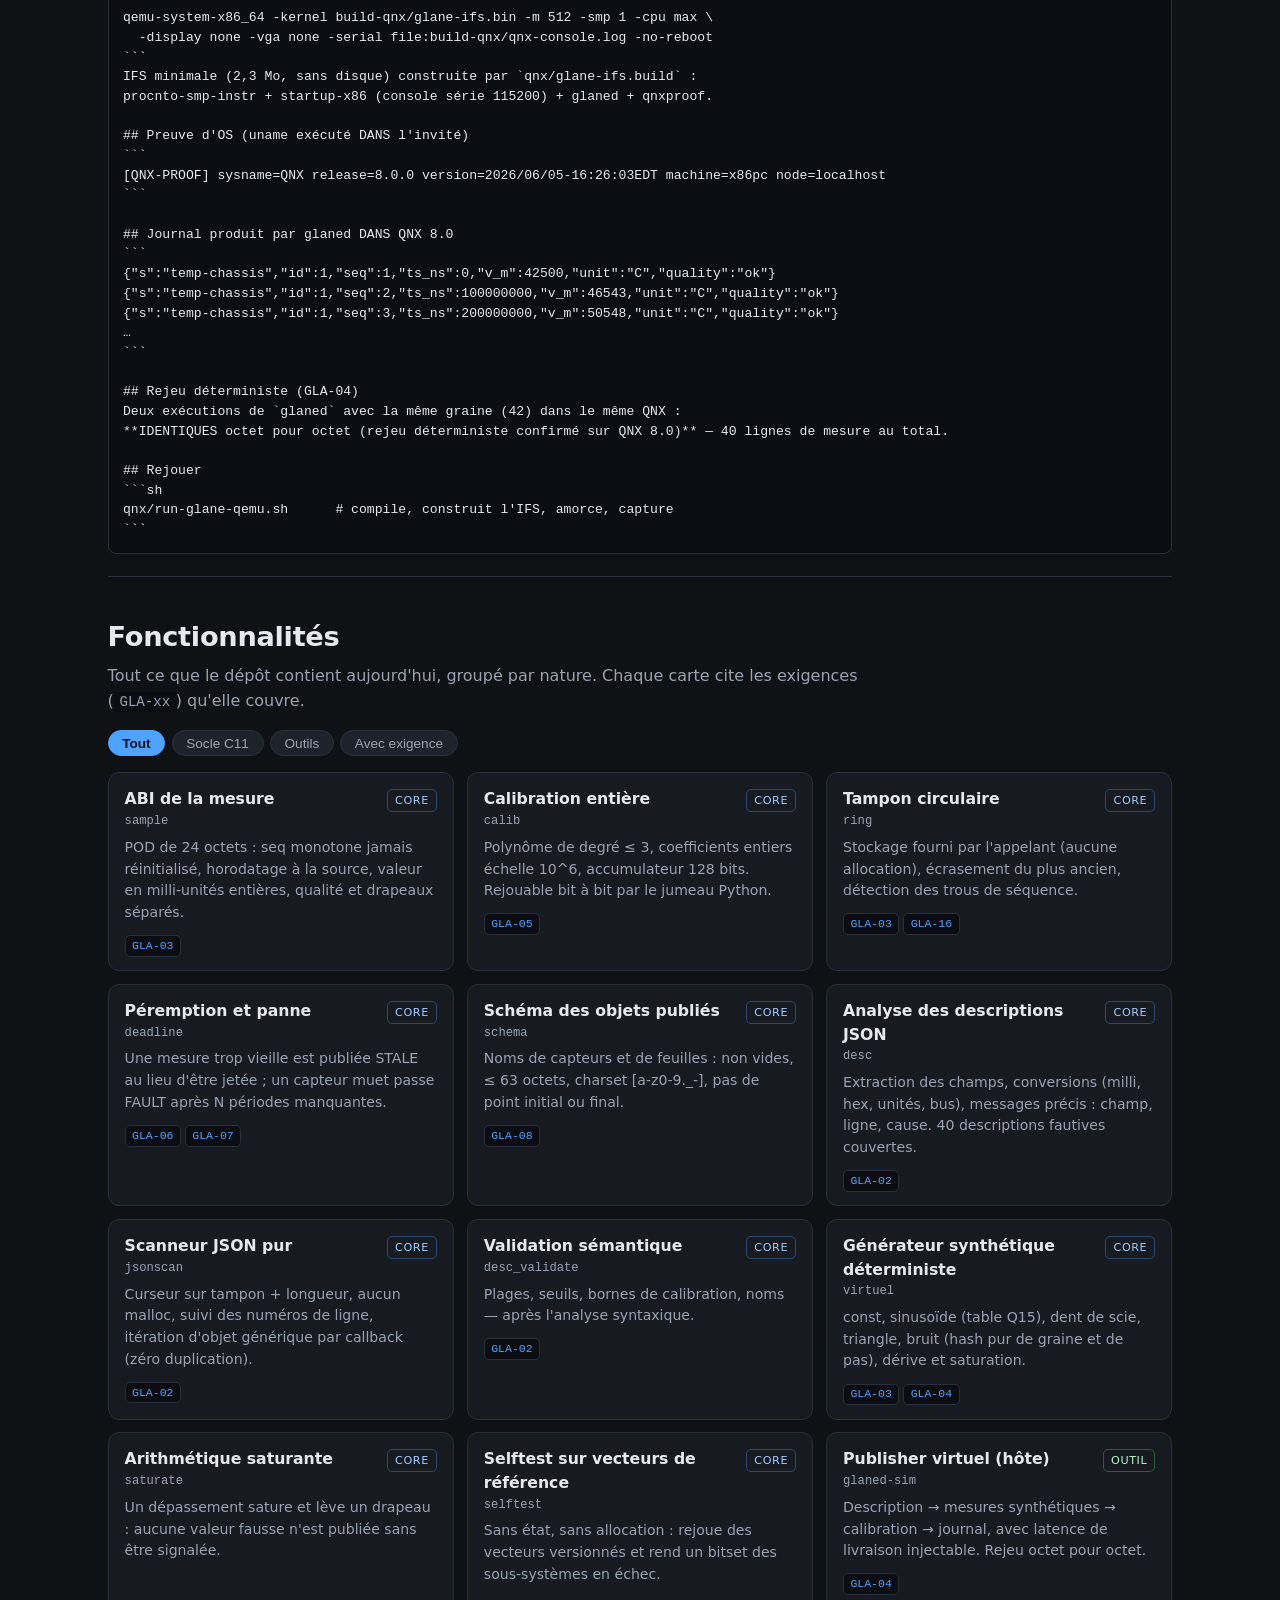
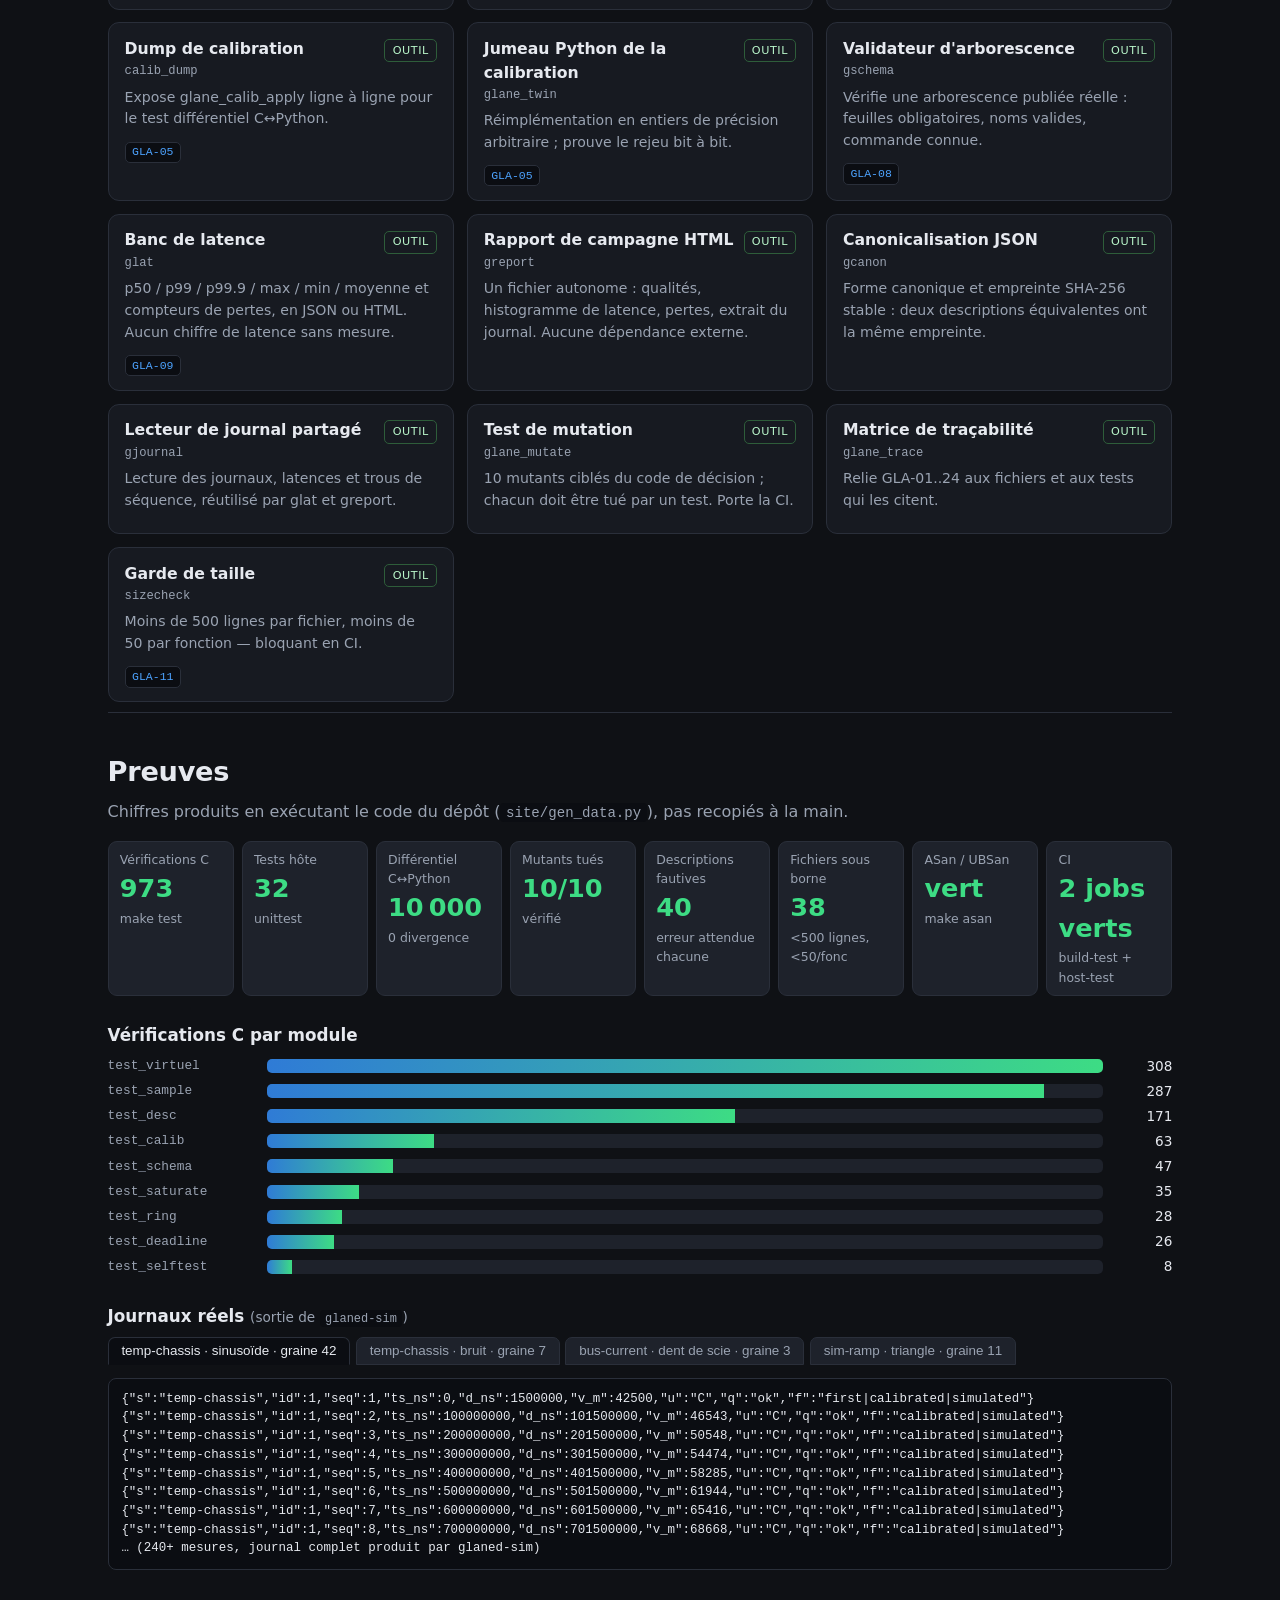
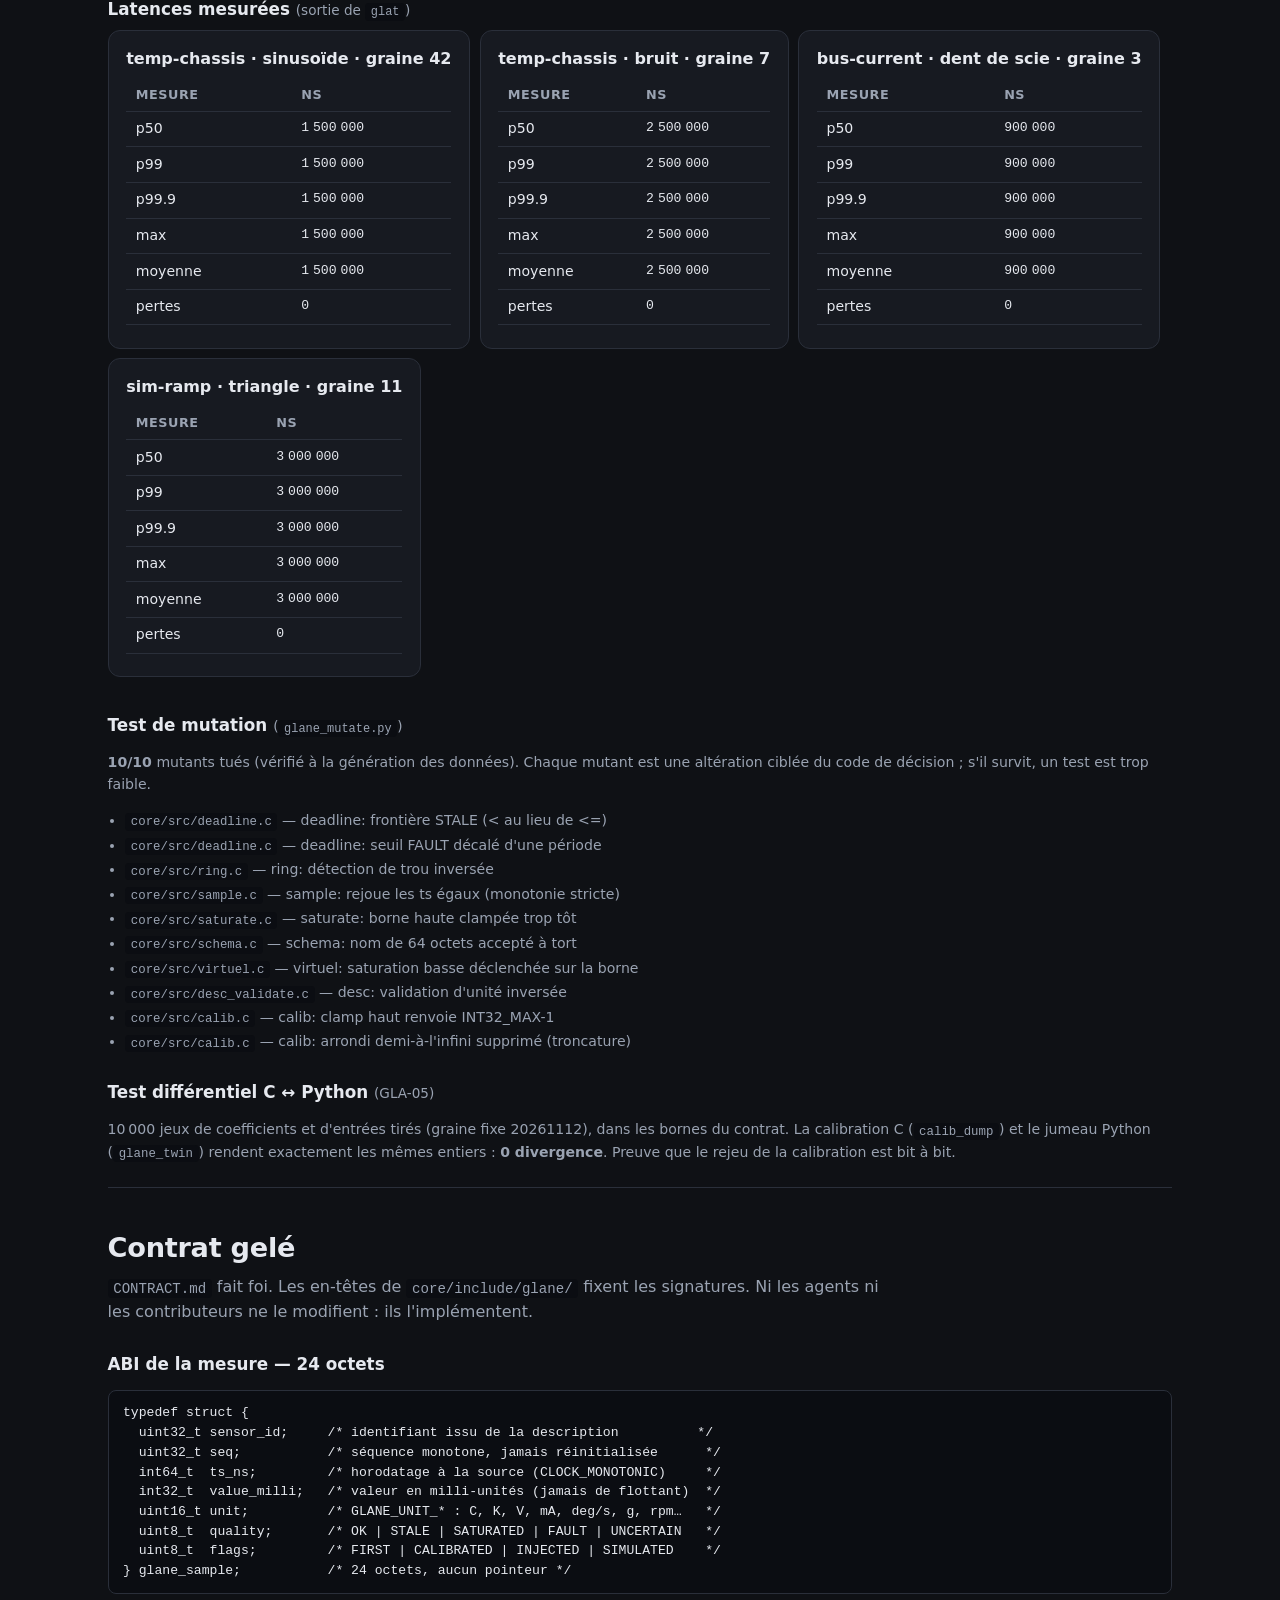
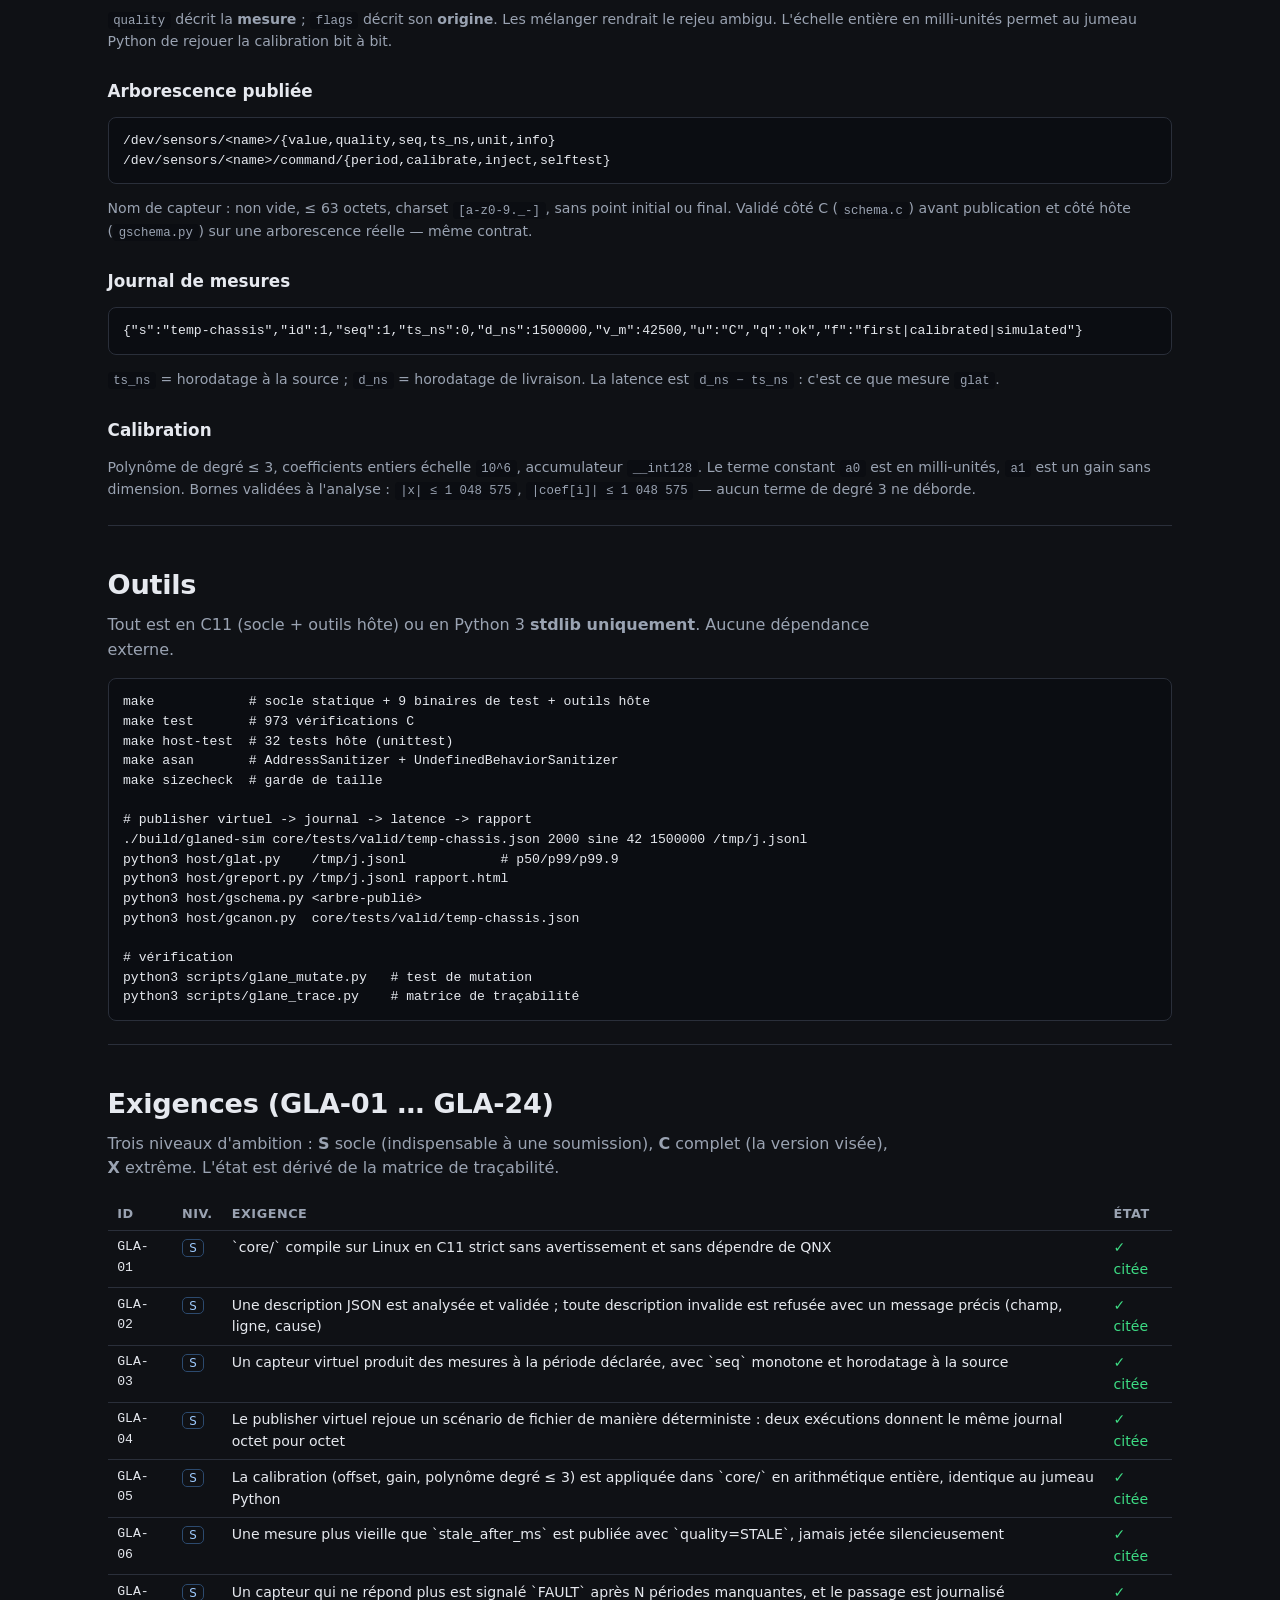
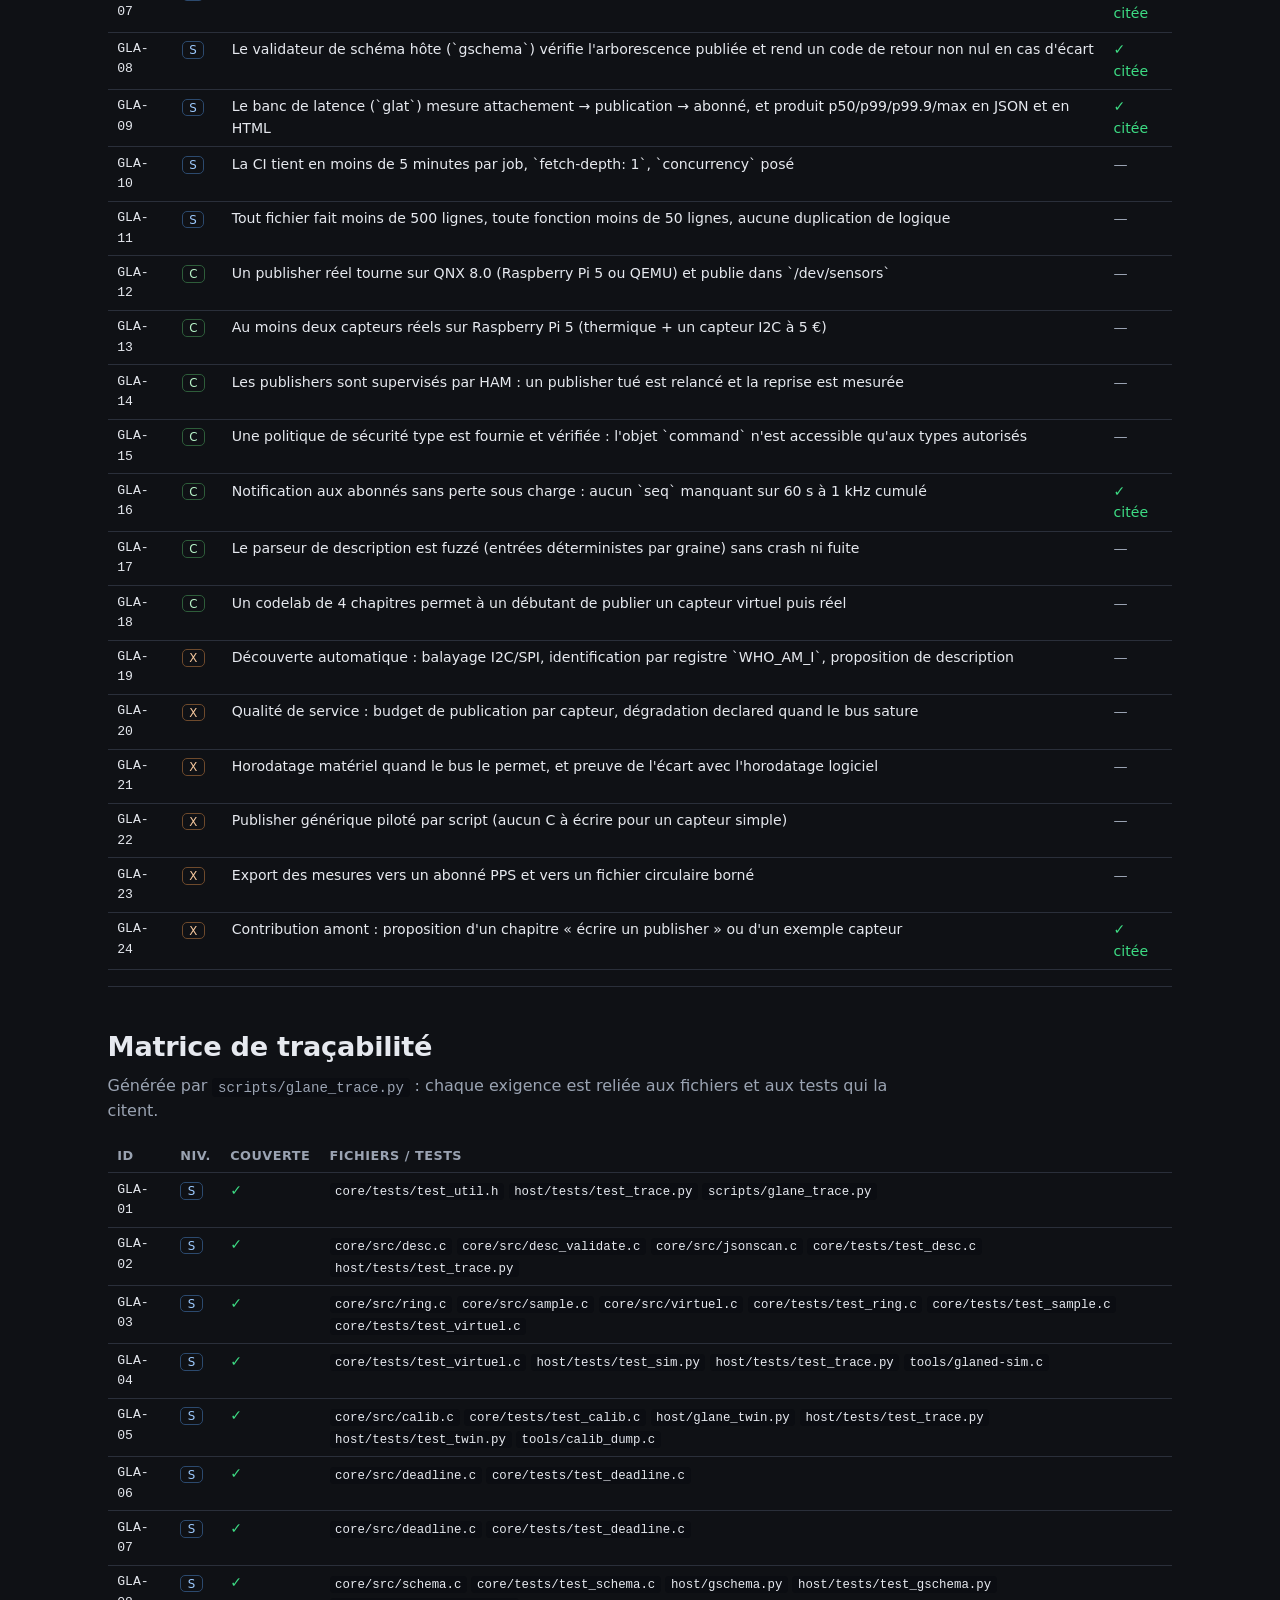
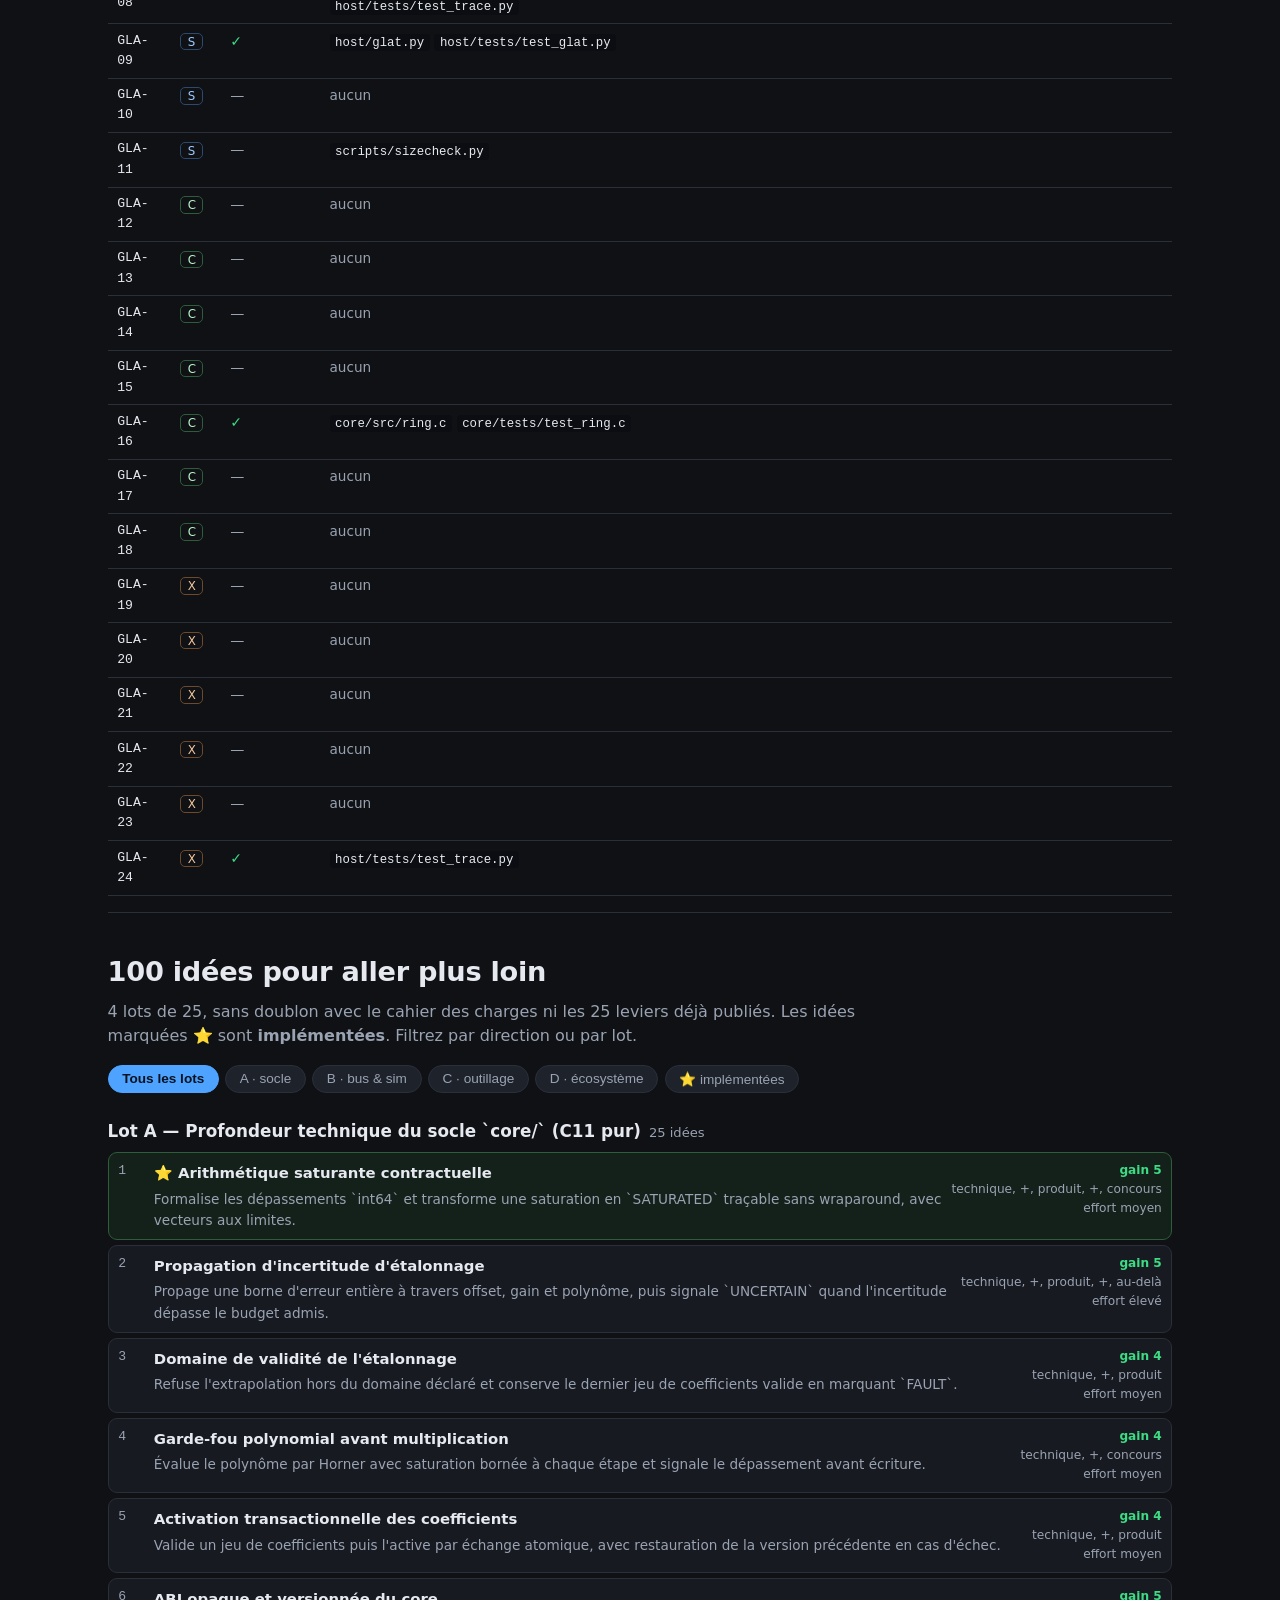
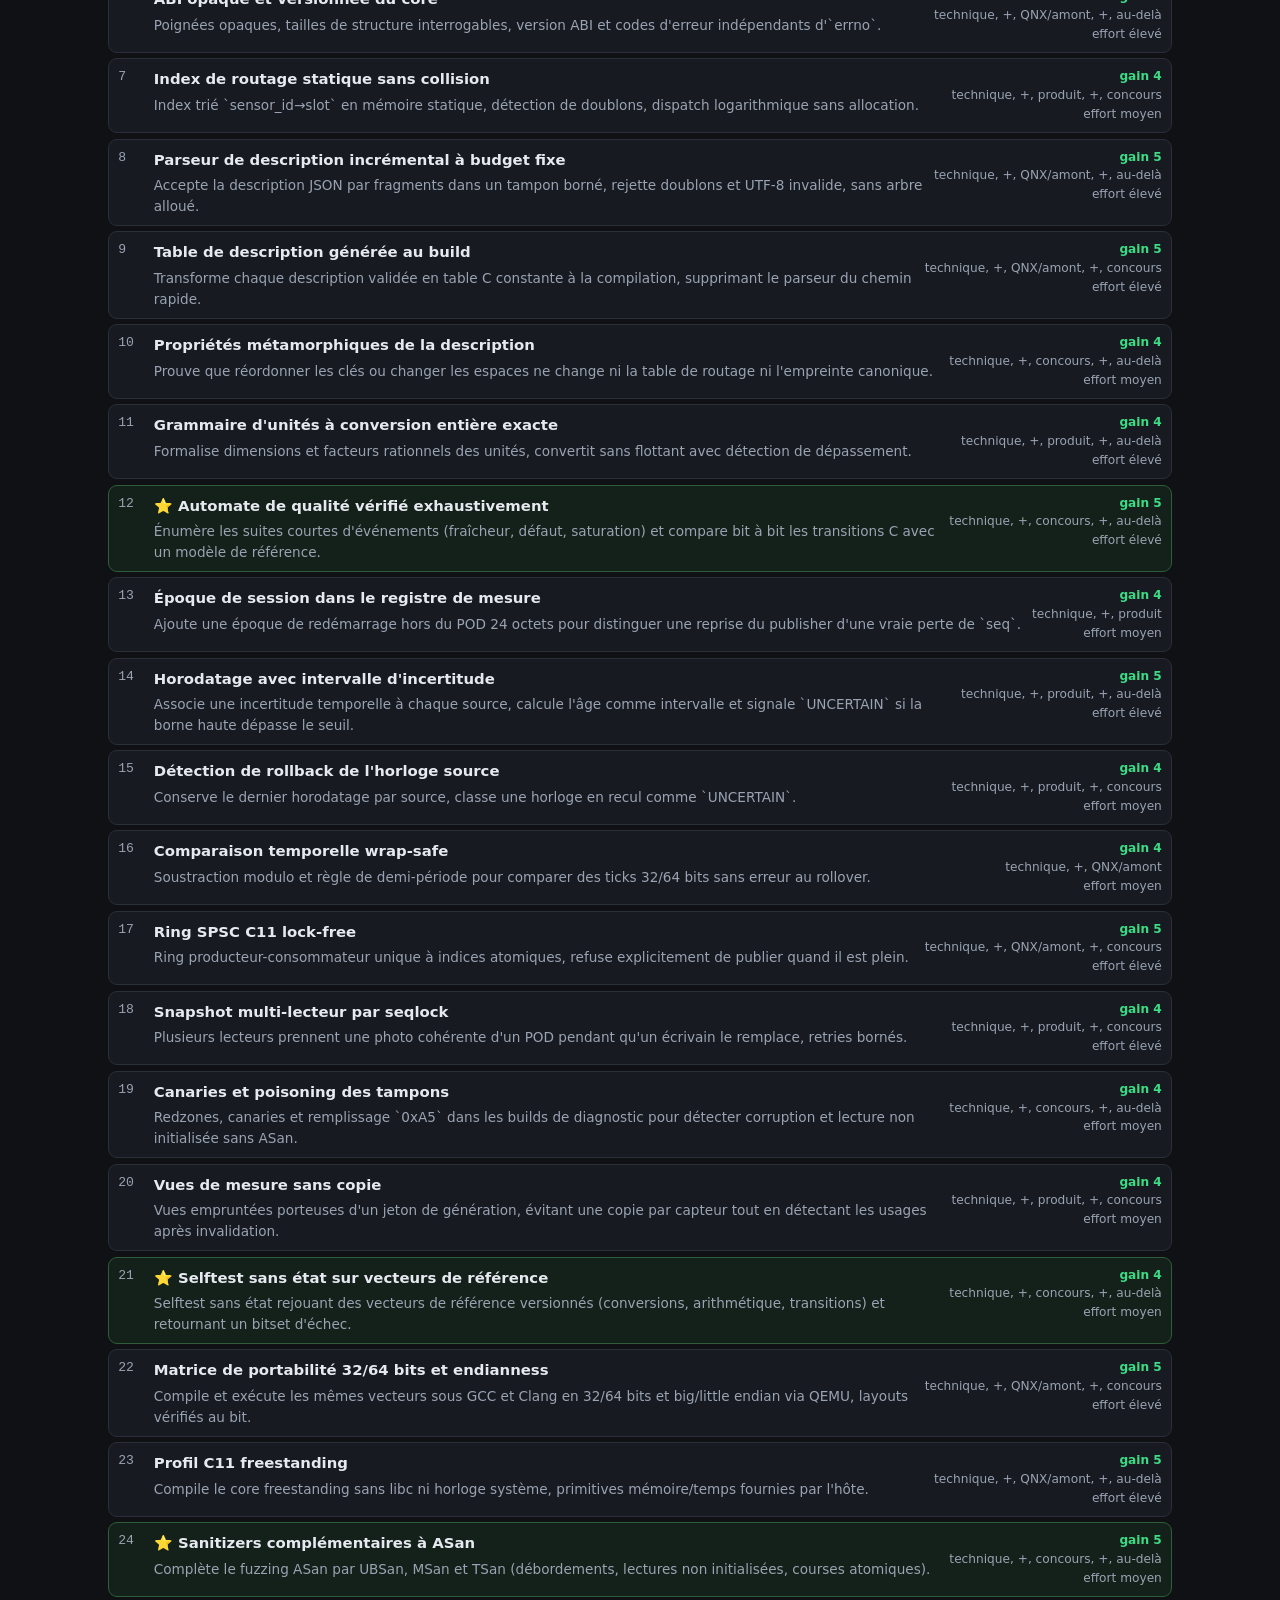
==== commit 229065bb: "qnx: environnement de démo RÉEL — publication d'objets + shell interactif La démo n'est plus un bina" ====
--- a/site/index.html
+++ b/site/index.html
@@ -158,10 +158,15 @@
   <p class="lead">Glane compile et s'exécute sur la <strong>cible réelle</strong>.
   Le socle <code>core/</code> (C11 pur) et <code>glaned</code> sont compilés avec
   <code>qcc</code> (QNX SDP 8.0, variante <code>gcc_ntox86_64</code>), sans aucun
-  warning. Puis <strong>une image QNX 8.0 minimale est amorcée dans
-  <code>qemu-system-x86_64</code></strong> (via <code>-kernel</code>, sans disque
-  ni réseau) et le <code>uname</code> de l'invité est capturé tel quel, avec le
-  journal de mesures produit <em>par glaned dans QNX</em>.
+  warning. Puis une <strong>image QNX 8.0 minimale est amorcée dans
+  <code>qemu-system-x86_64</code></strong> (via <code>-kernel</code>, sans disque ni
+  réseau) et <code>glaned</code> y <strong>publie réellement ses mesures</strong> :
+  des objets <code>value</code>, <code>quality</code>, <code>seq</code>,
+  <code>ts_ns</code>, <code>unit</code>, <code>info</code> écrits dans l'espace de
+  noms de l'invité, puis relus par <code>ls</code>/<code>cat</code>.
+  L'invité affiche son vrai <code>uname</code> (QNX 8.0), la vraie liste de
+  processus (<code>pidin</code>), et laisse un <strong>shell <code>ksh</code>
+  interactif</strong>.
   C'est la « preuve d'usage QNX » exigée par le règlement : du code qui
   <em>construit et tourne vraiment</em> sur QNX 8.0, pas un simple nom dans le
   README — et la commande d'amorçage est reproduite ci-dessous.</p>
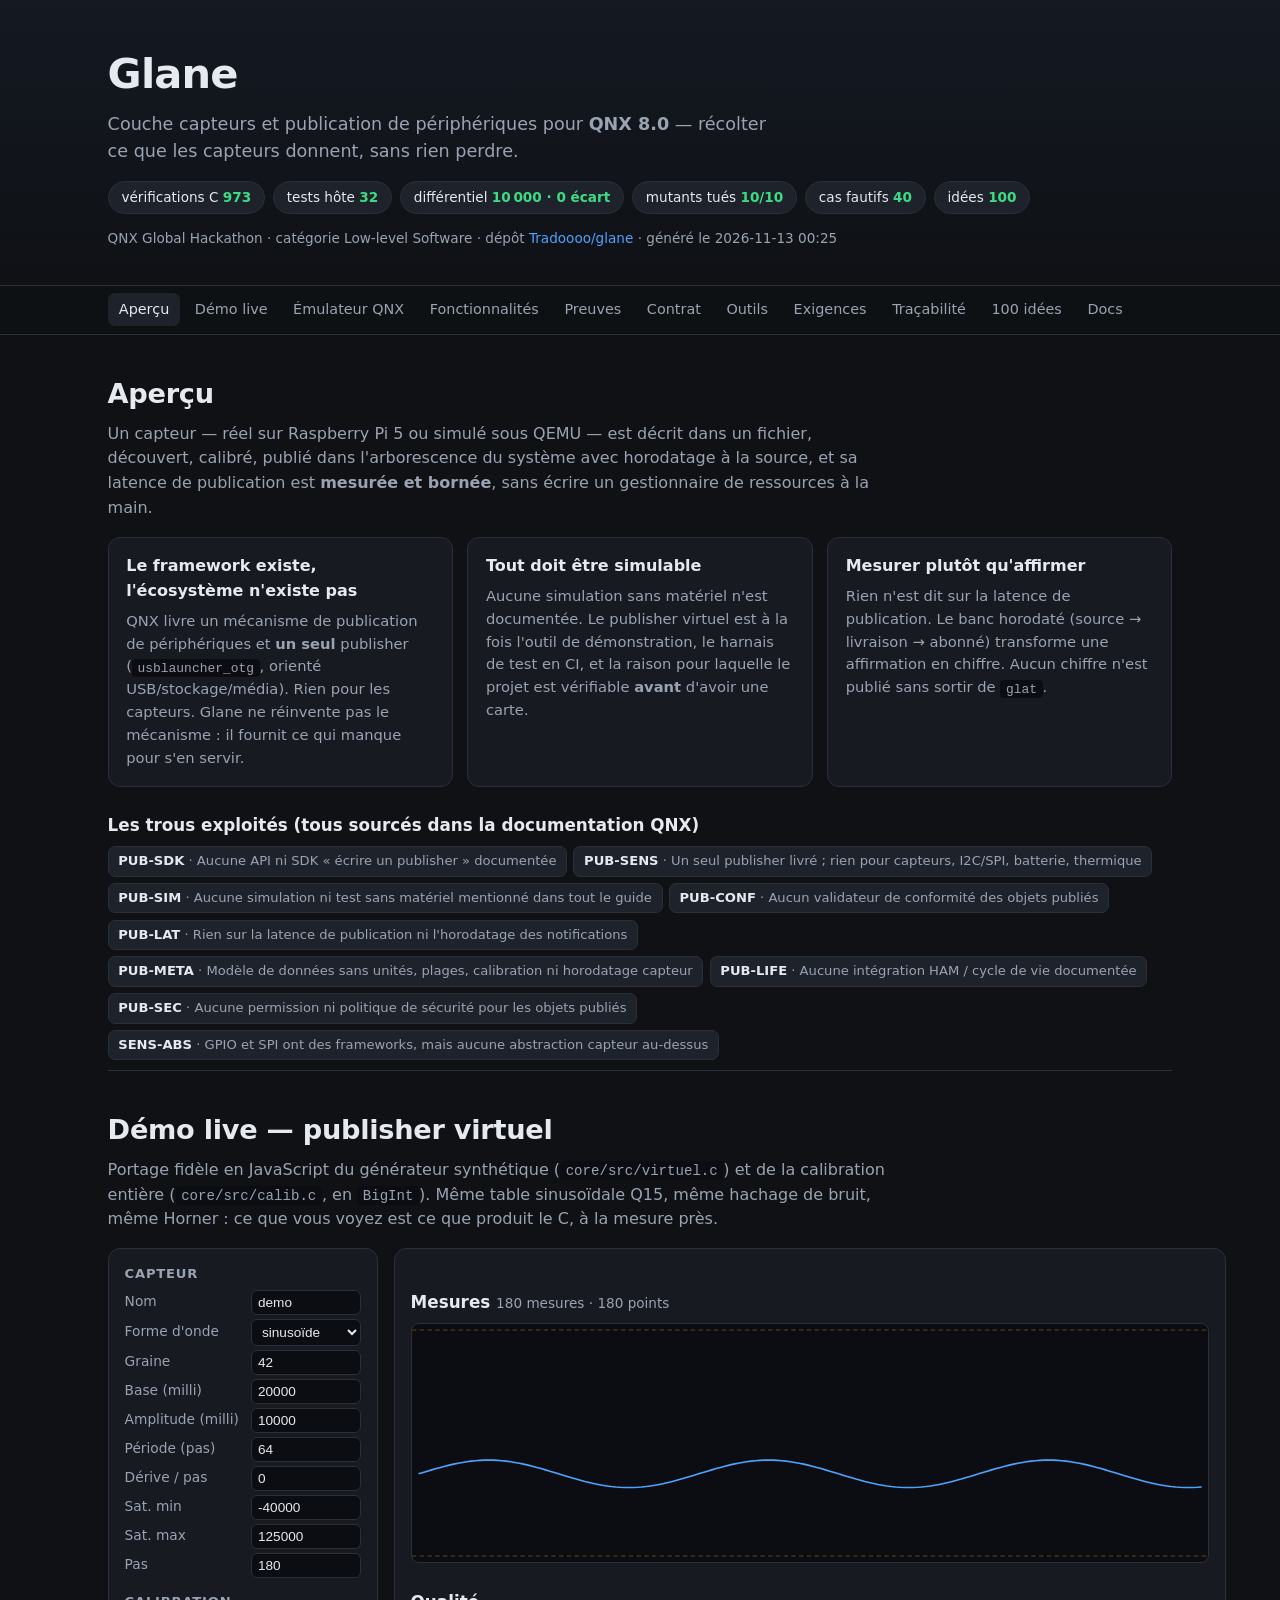
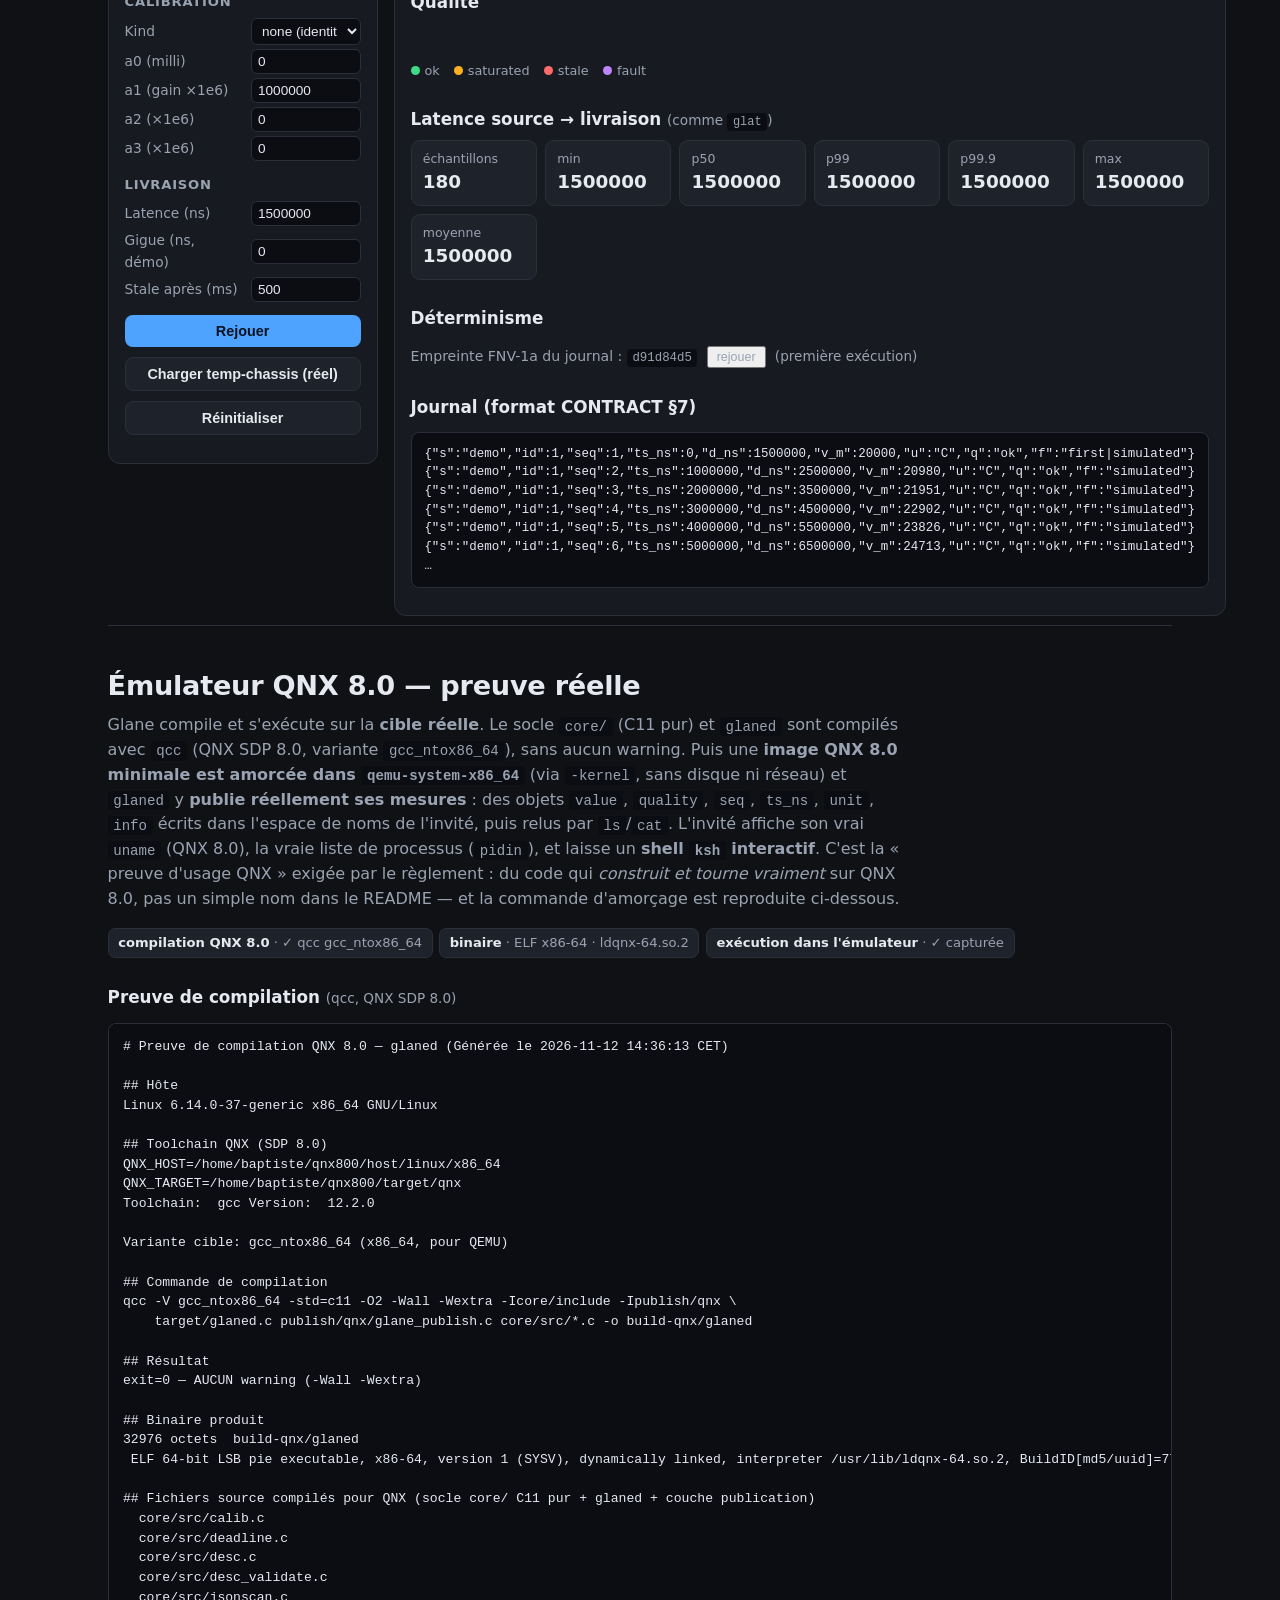
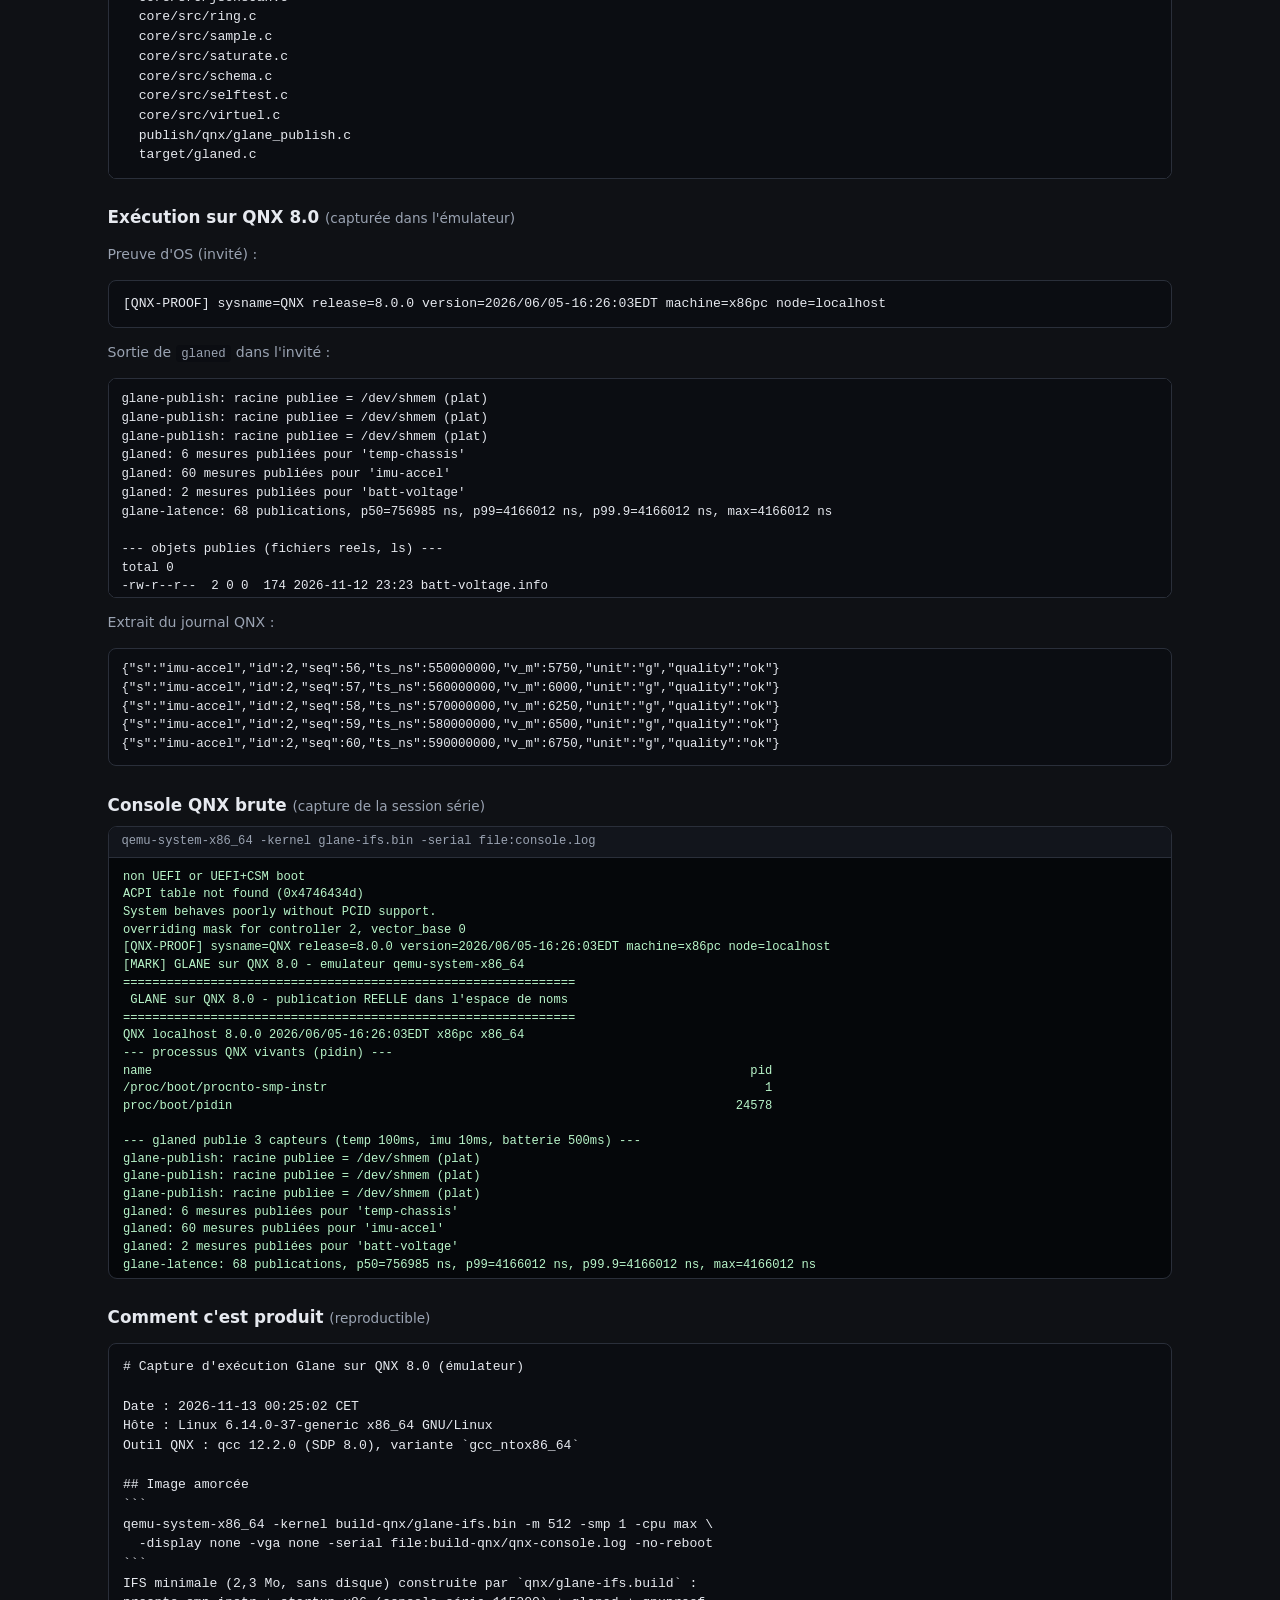
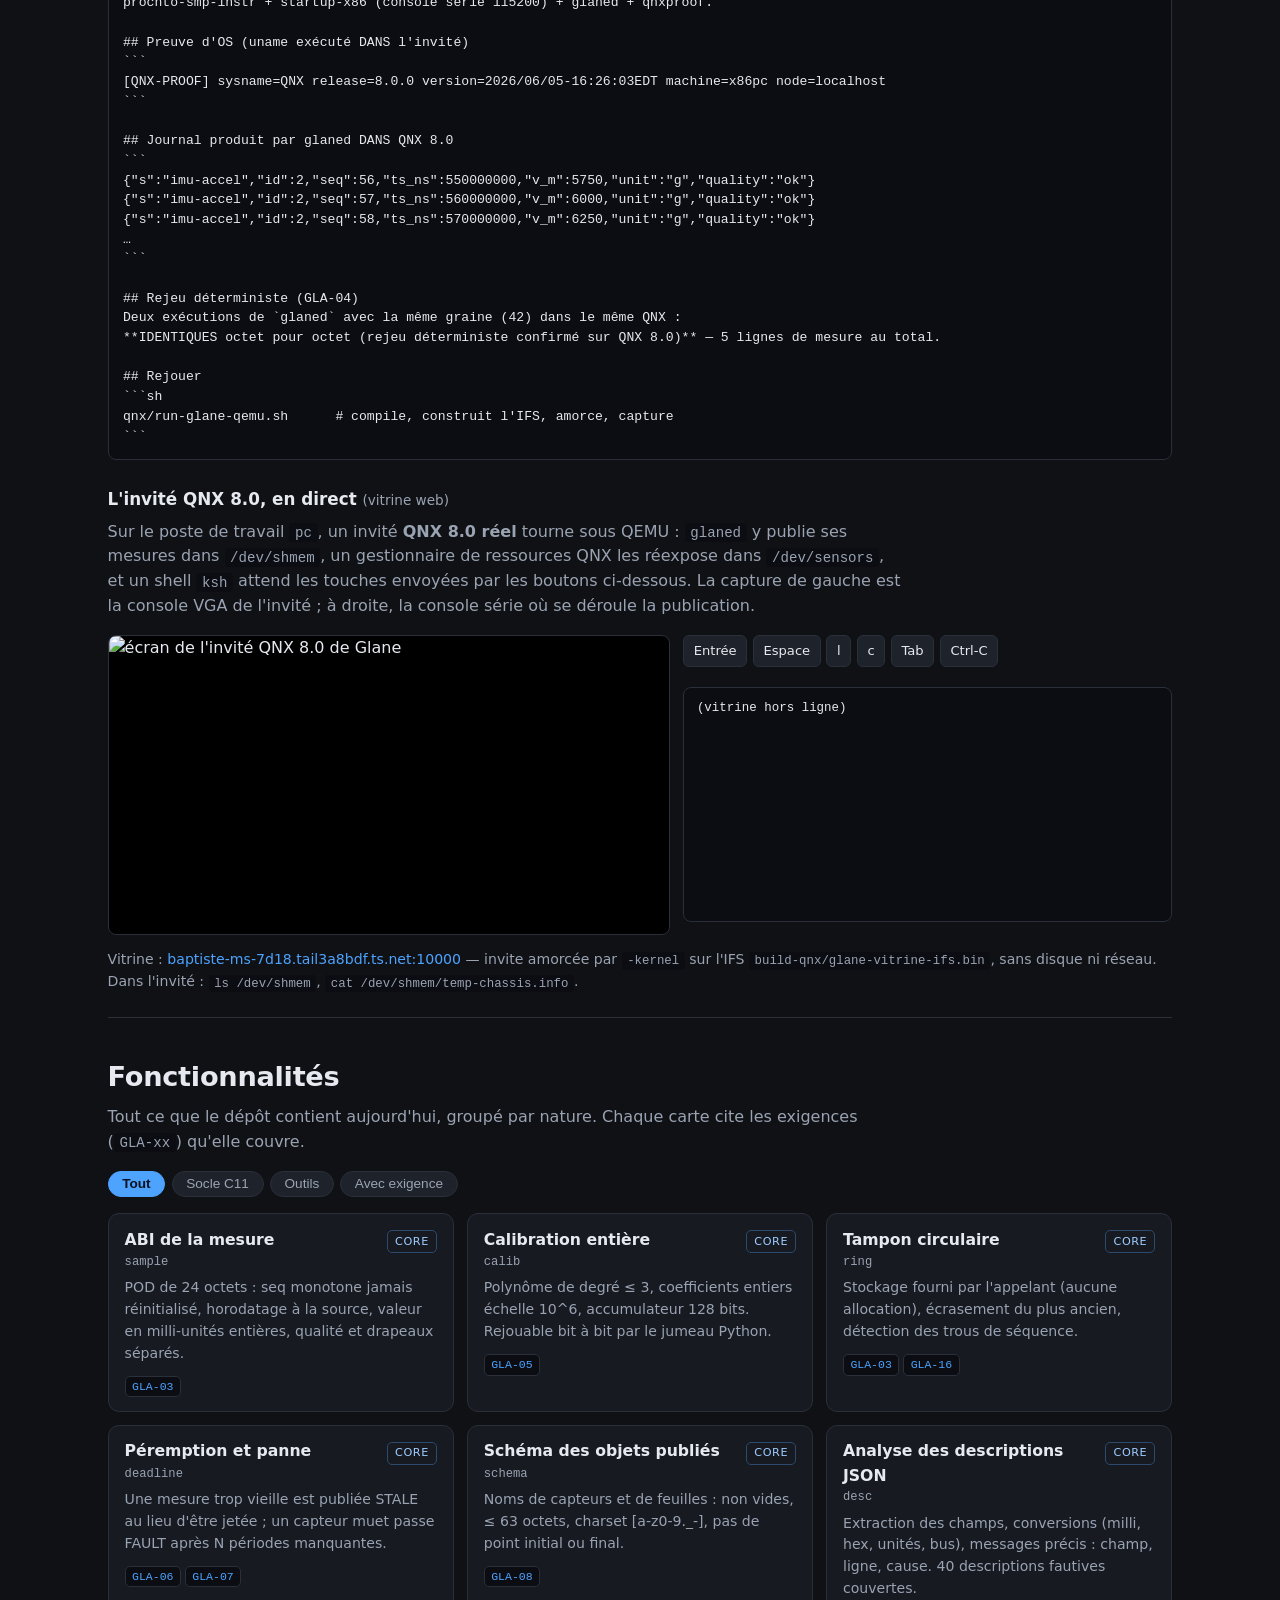
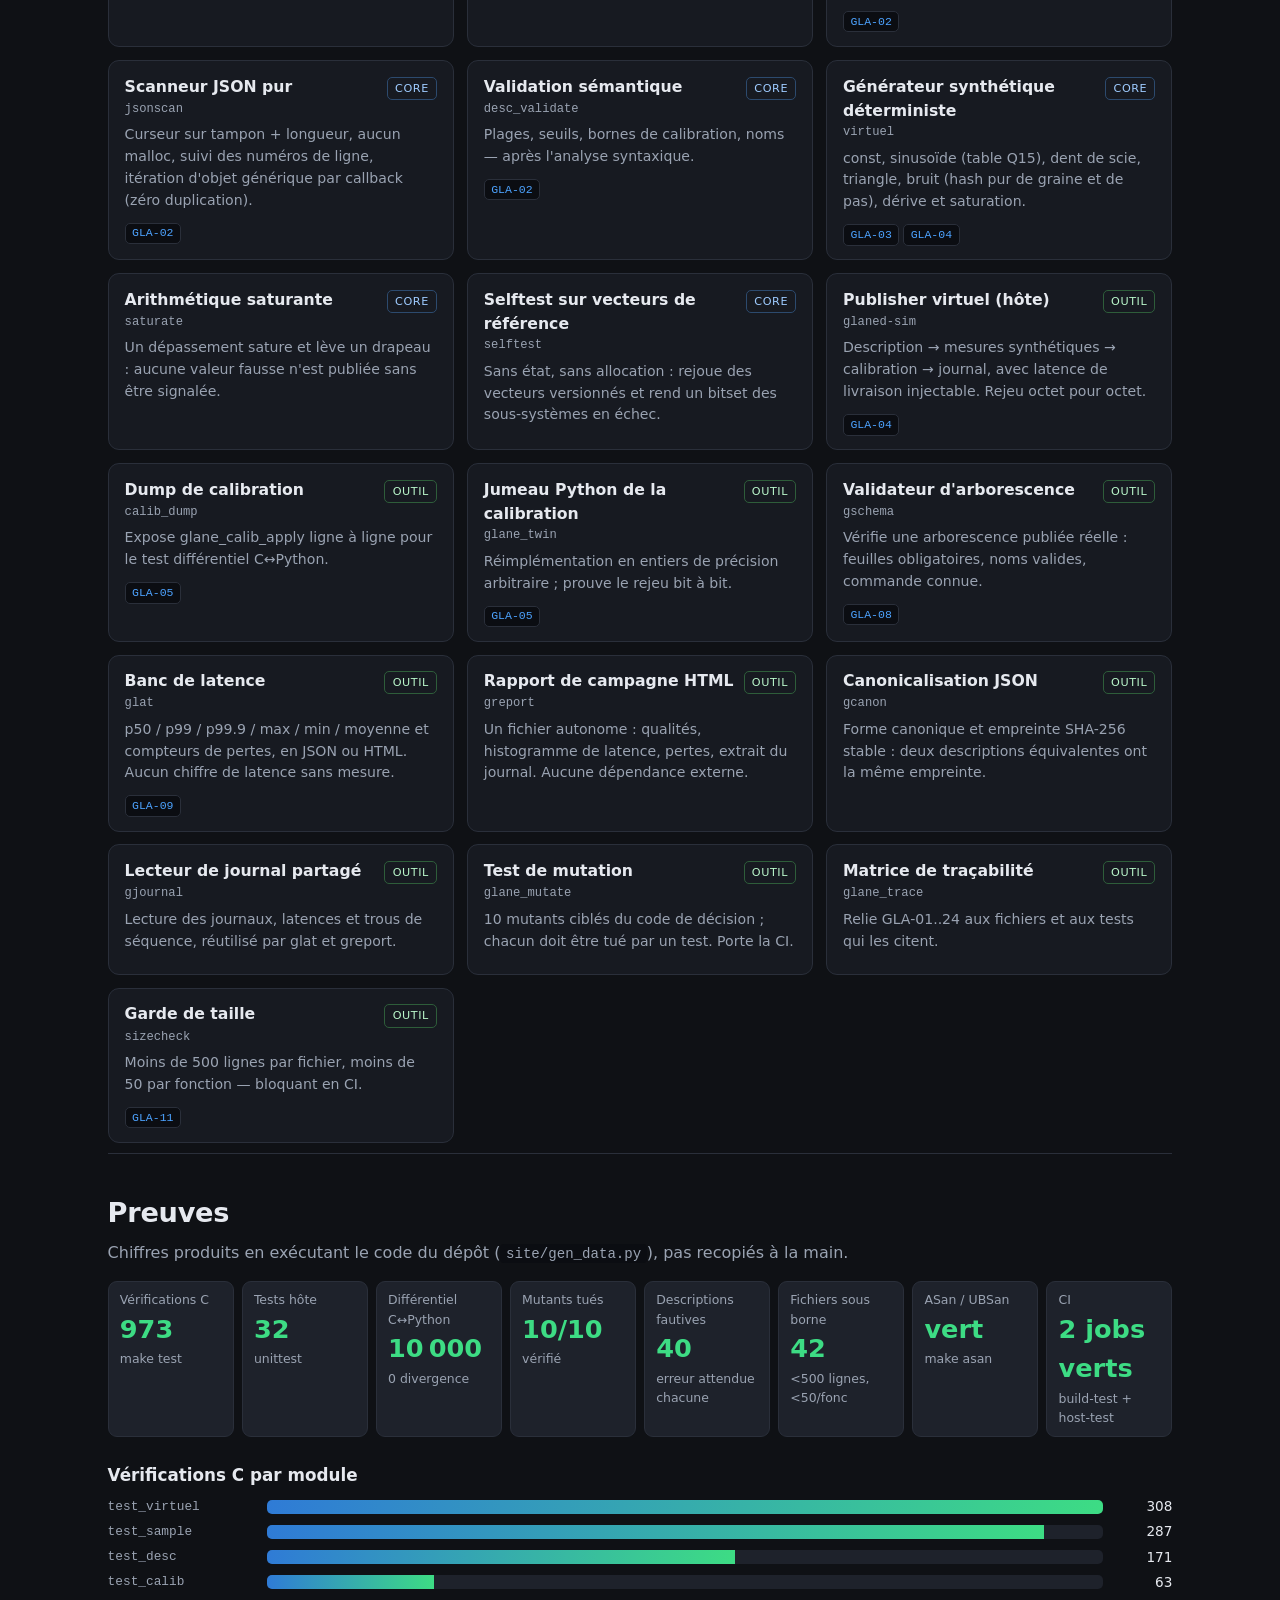
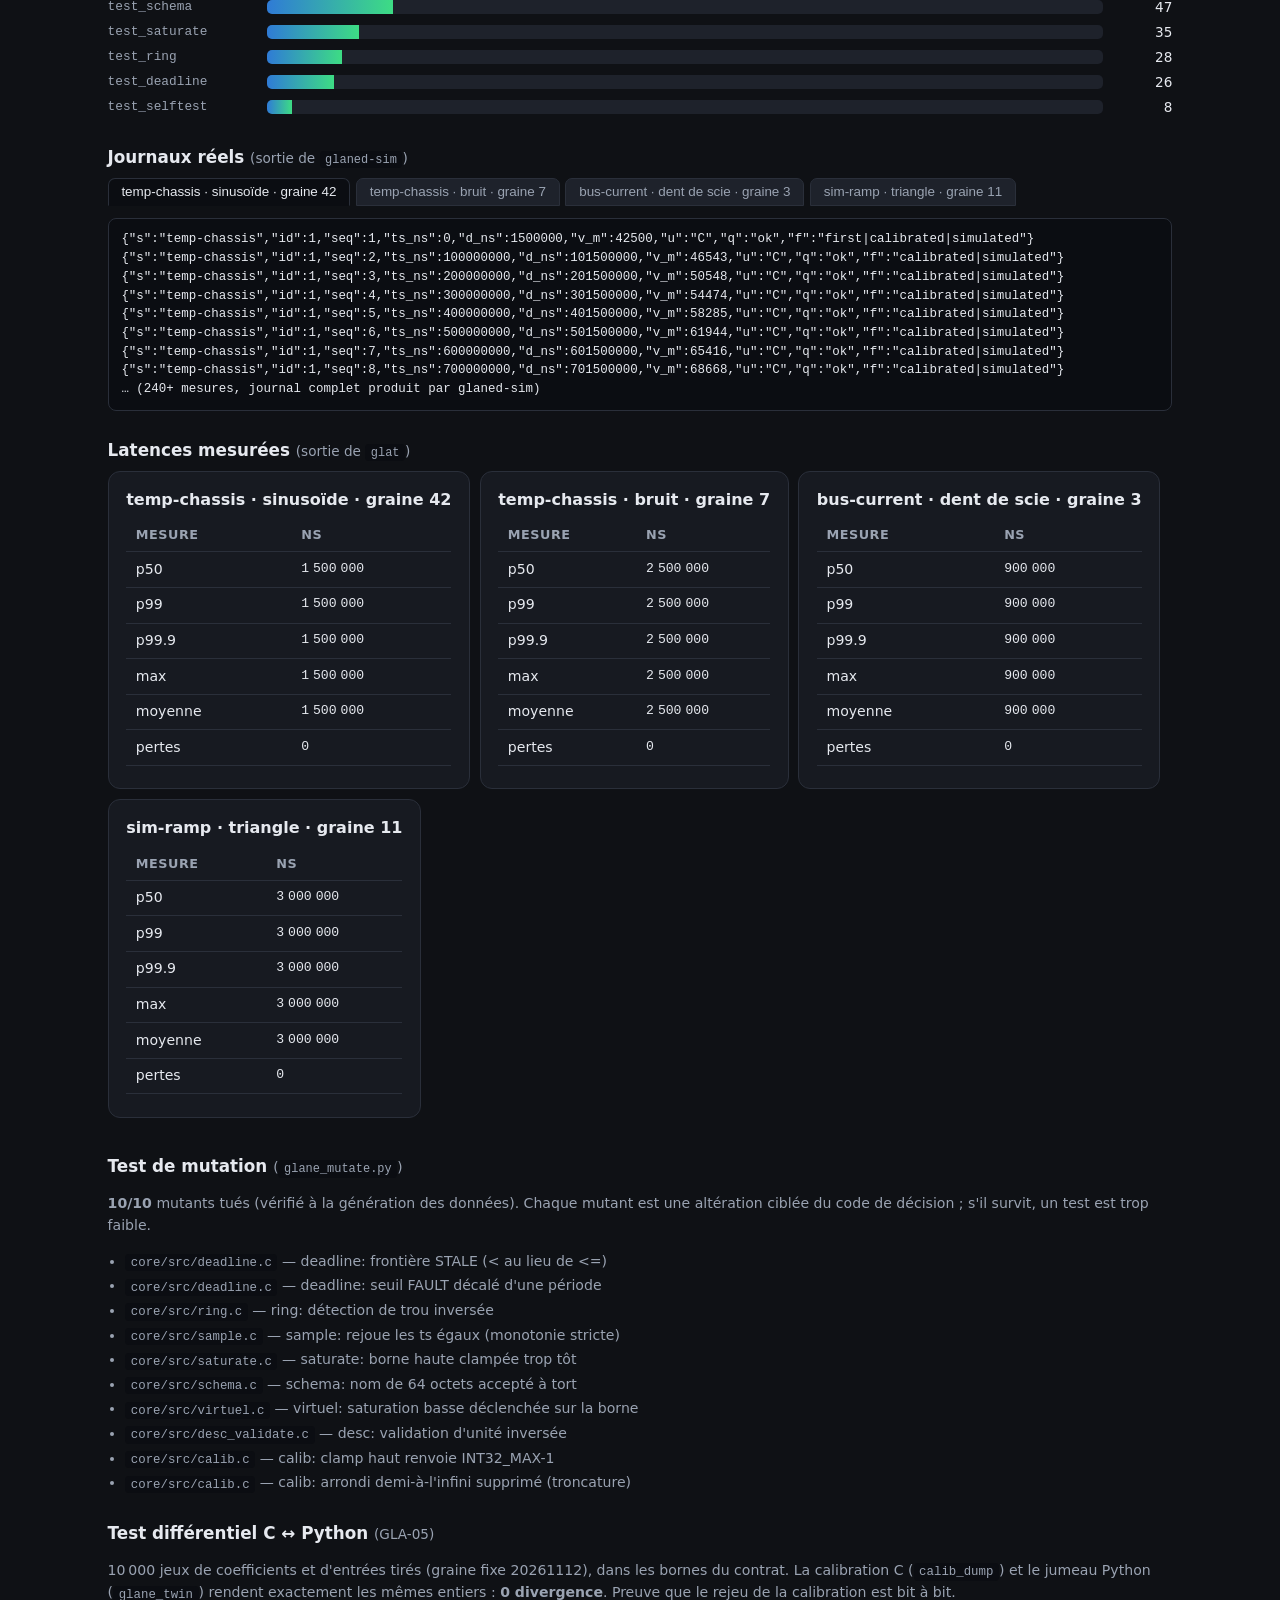
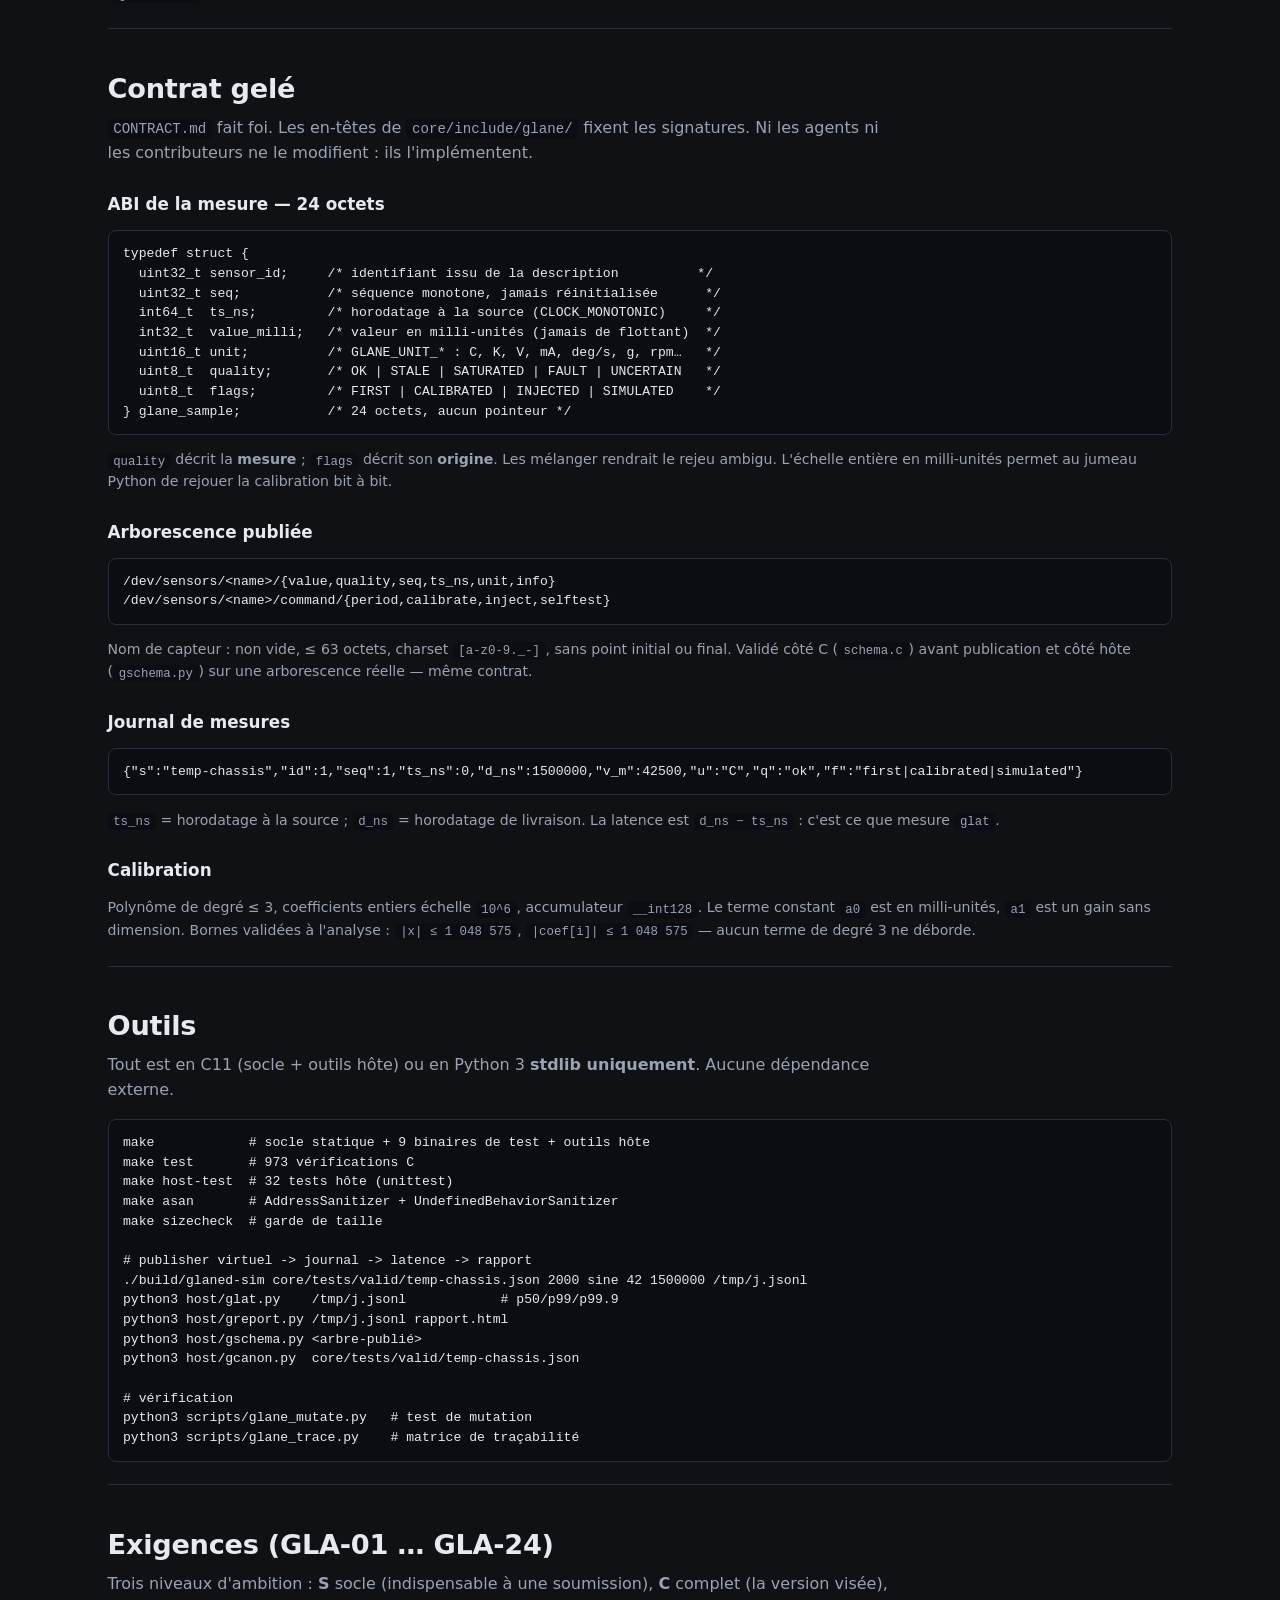
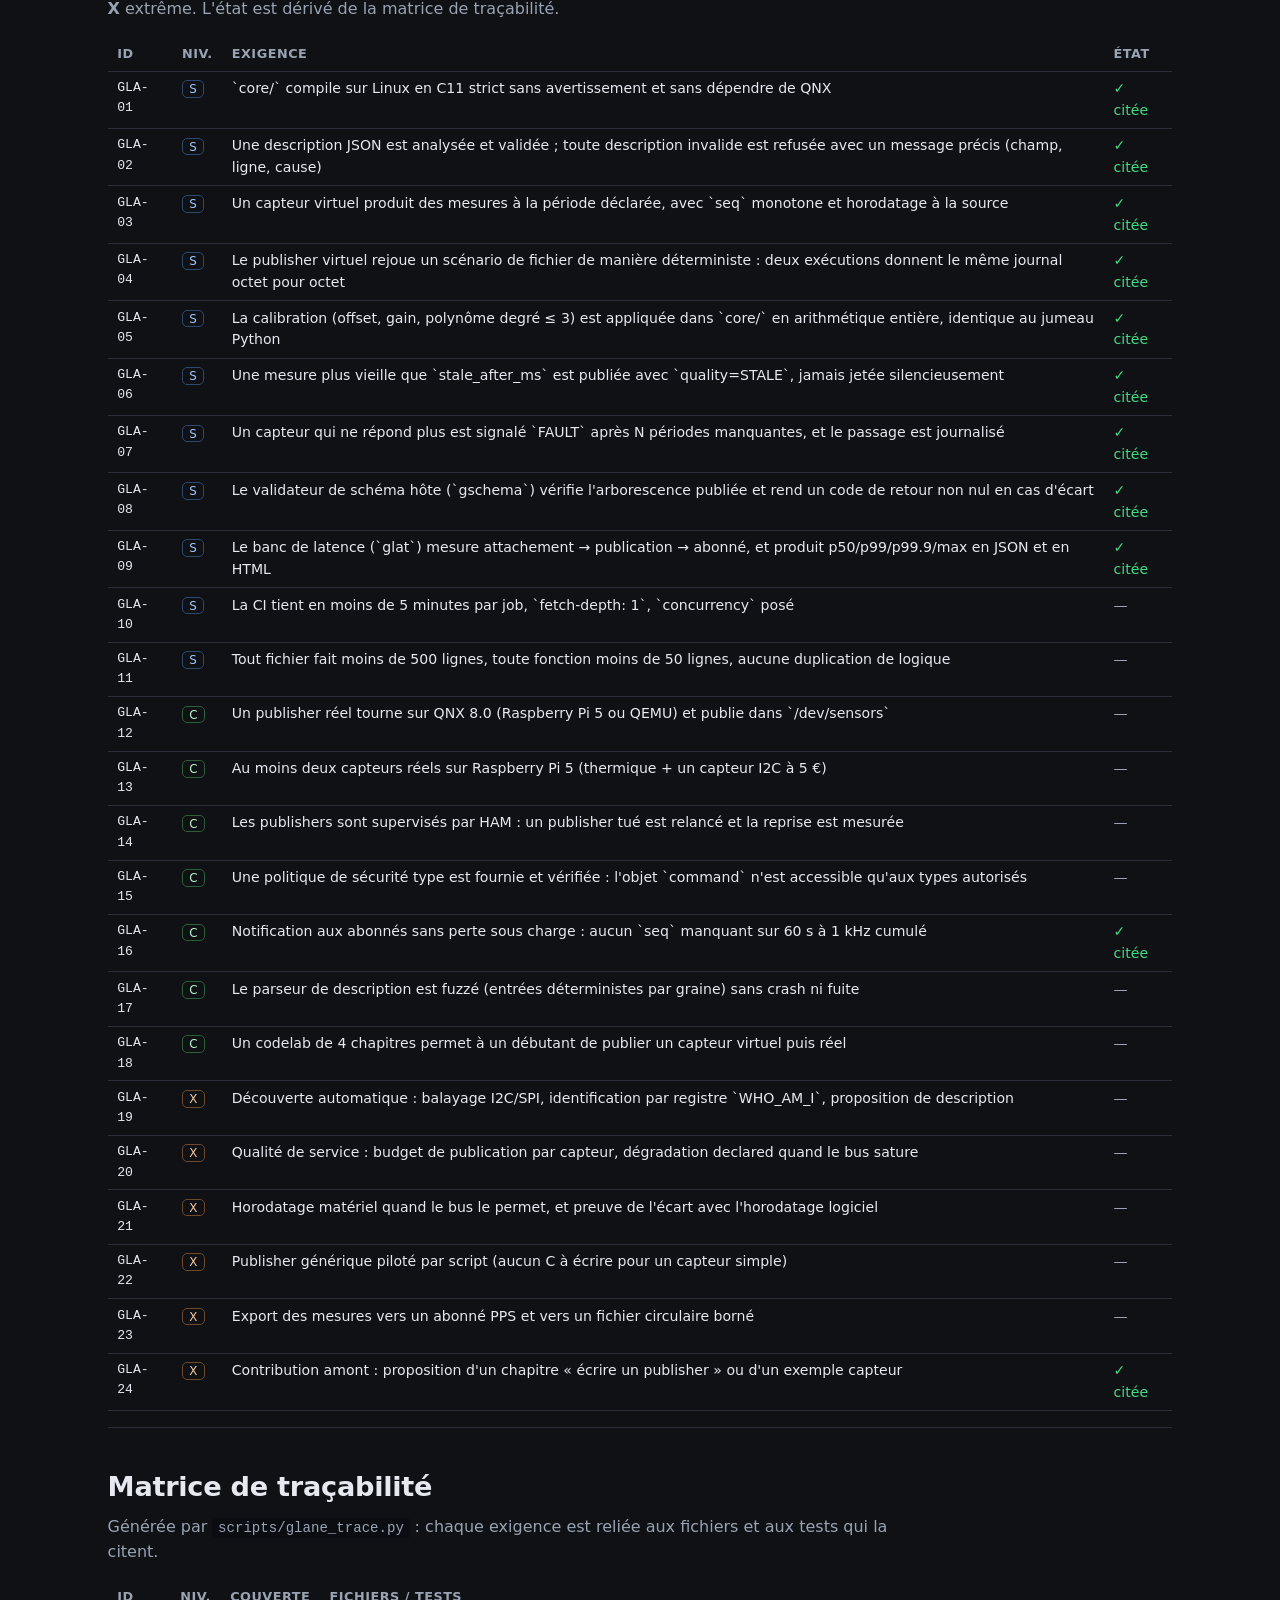
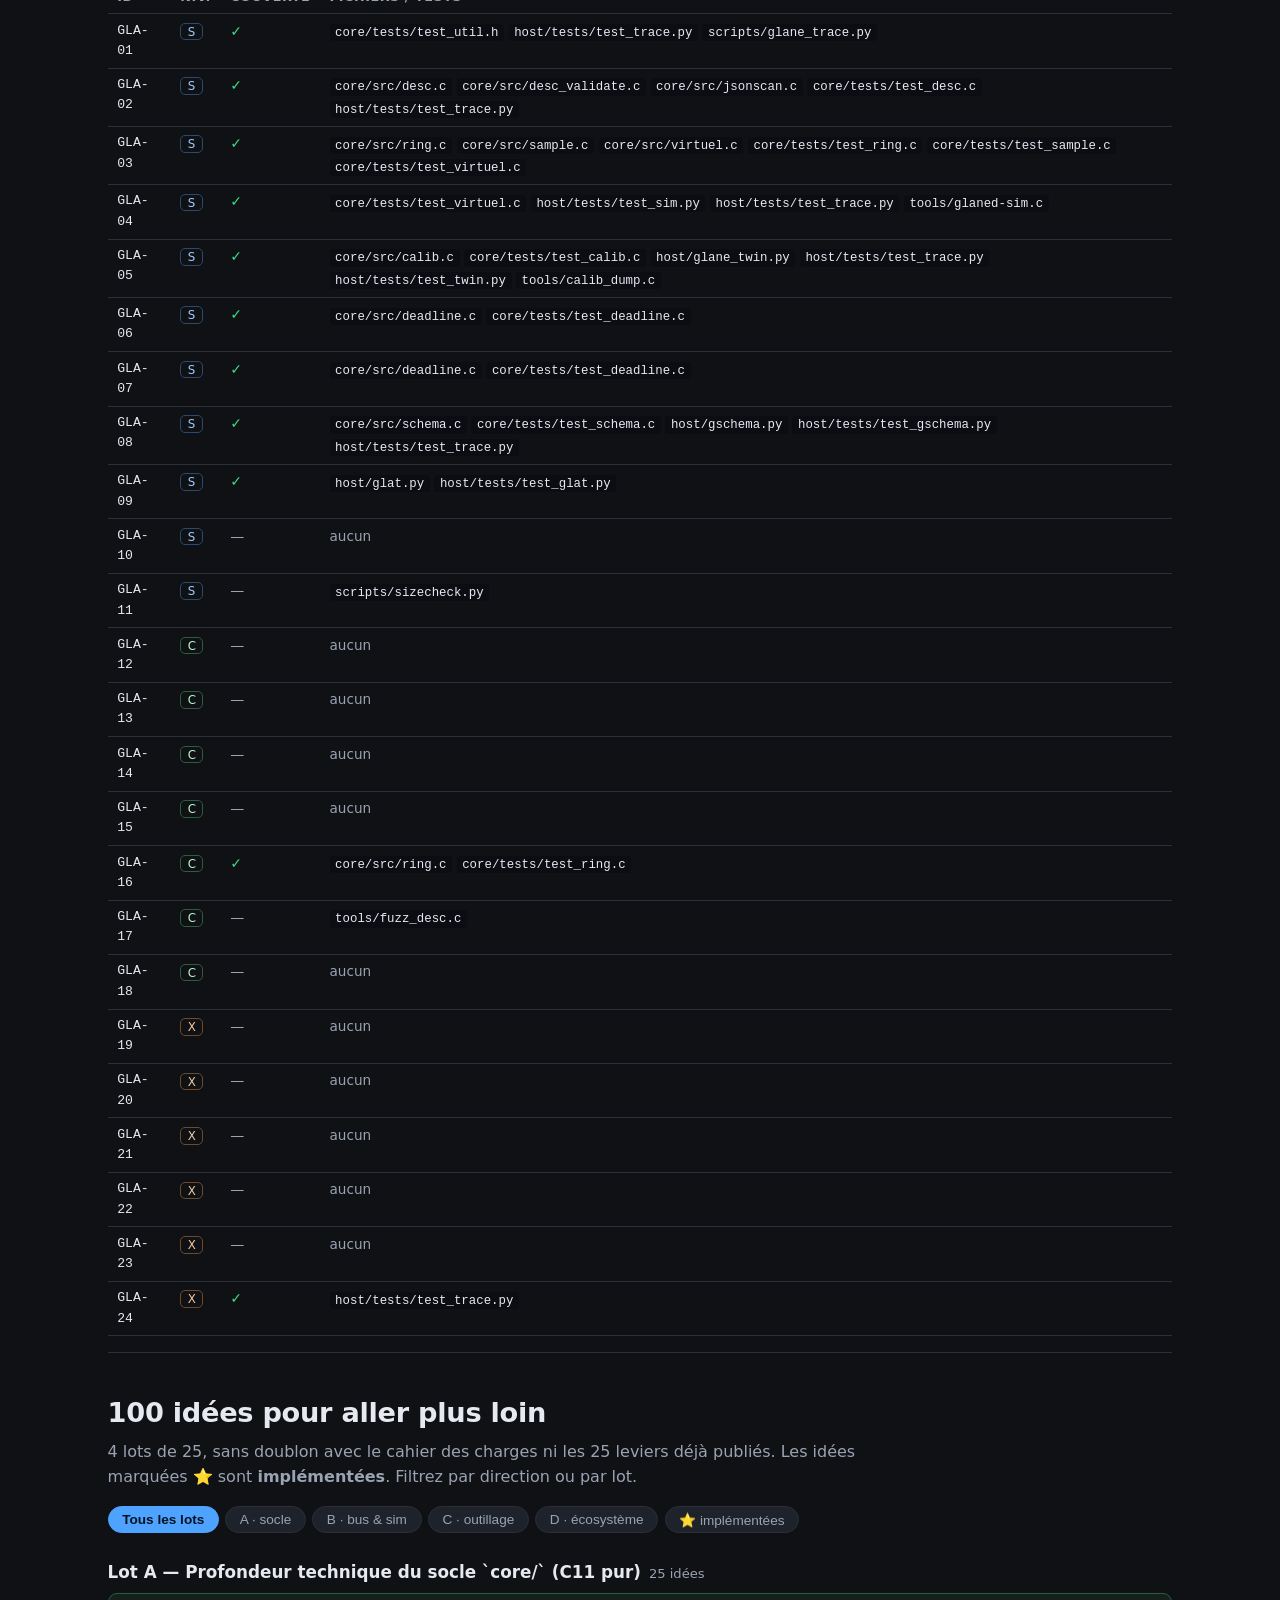
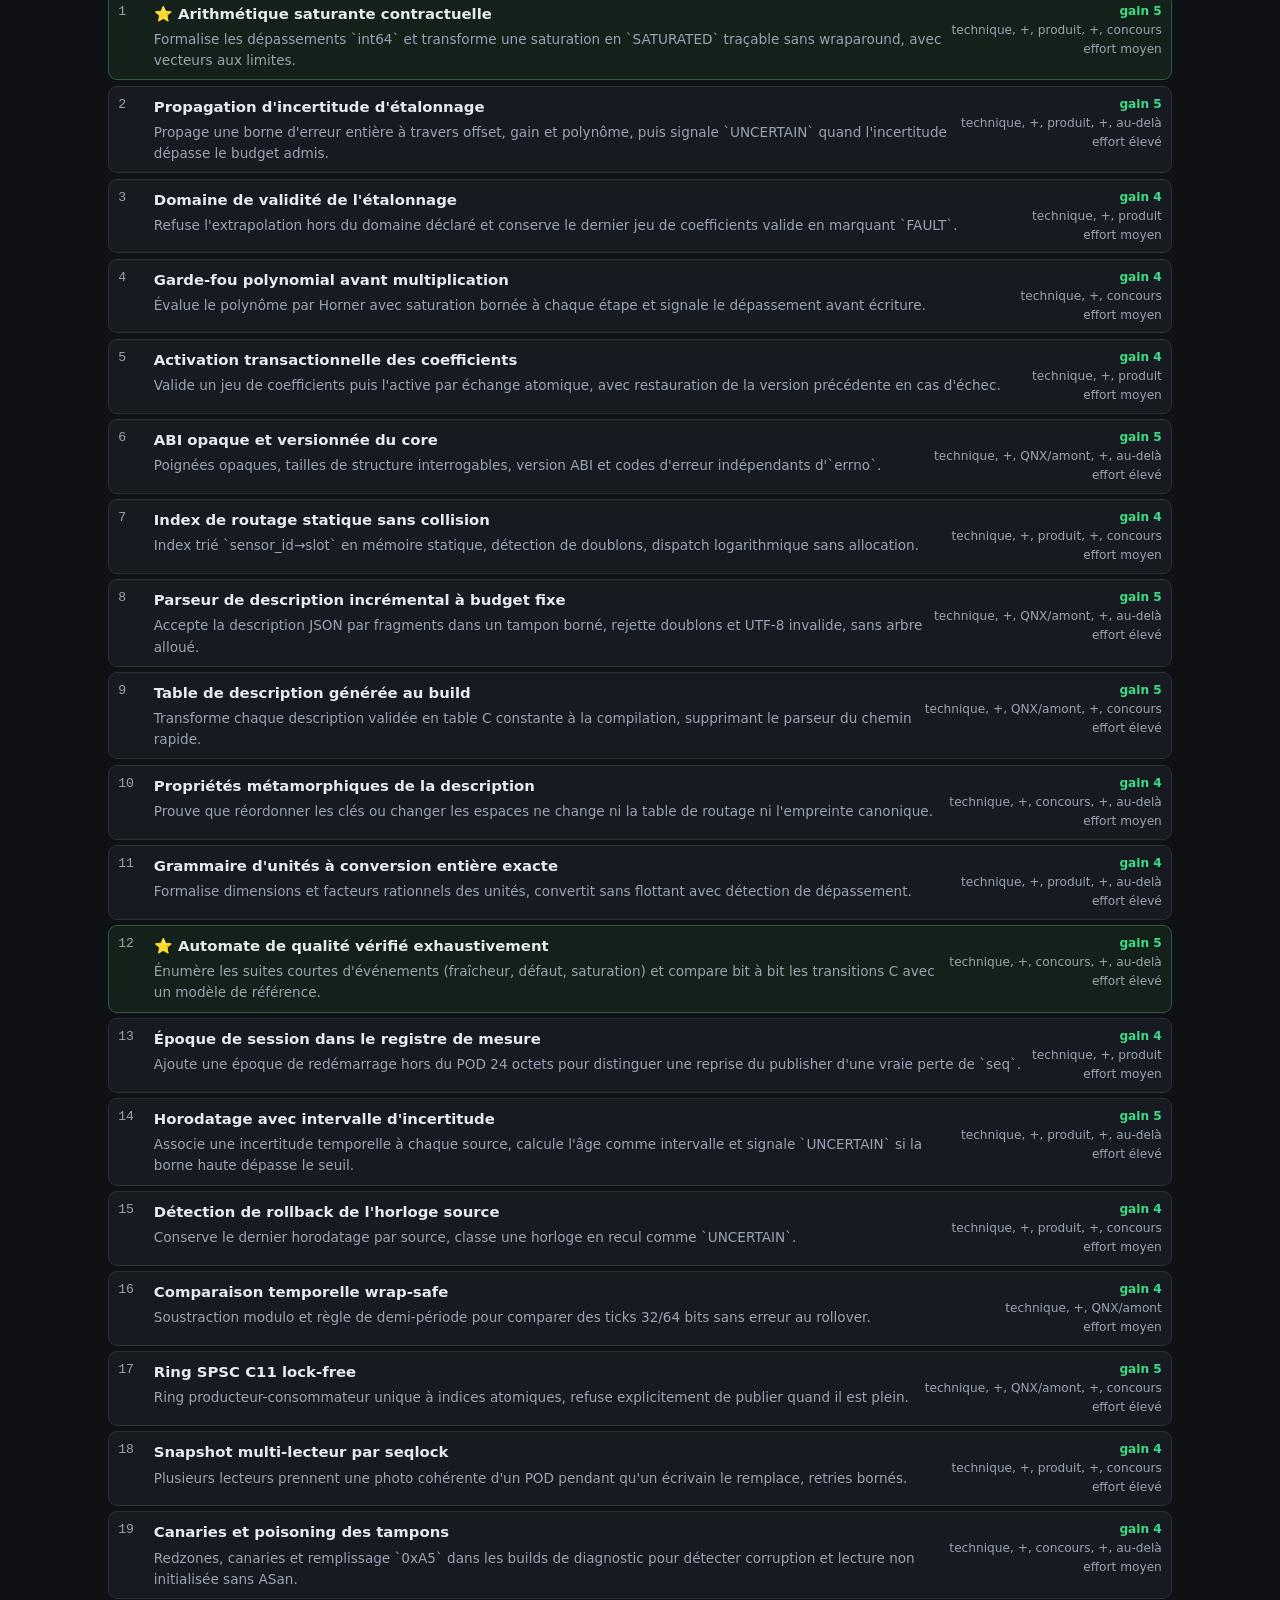
==== commit 21f6f6c8: "site : l'invite QNX 8.0 en direct dans la section QNX La section 'Emulateur QNX 8.0' montrait la cap" ====
--- a/site/index.html
+++ b/site/index.html
@@ -176,6 +176,31 @@
   <pre class="code" id="qnx-build-proof"></pre>
 
   <div id="qnx-runtime"></div>
+
+  <h3>L'invité QNX 8.0, en direct <span class="hint">(vitrine web)</span></h3>
+  <p class="lead">Sur le poste de travail <code>pc</code>, un invité <strong>QNX 8.0
+  réel</strong> tourne sous QEMU : <code>glaned</code> y publie ses mesures dans
+  <code>/dev/shmem</code>, un gestionnaire de ressources QNX les réexpose dans
+  <code>/dev/sensors</code>, et un shell <code>ksh</code> attend les touches
+  envoyées par les boutons ci-dessous. La capture de gauche est la console VGA
+  de l'invité ; à droite, la console série où se déroule la publication.</p>
+  <div class="qnx-live">
+    <img id="qnx-live-screen" alt="écran de l'invité QNX 8.0 de Glane"
+         src="https://baptiste-ms-7d18.tail3a8bdf.ts.net:10000/screen.png">
+    <div class="qnx-live-side">
+      <div class="keys">
+        <button data-k="ret">Entrée</button><button data-k="spc">Espace</button>
+        <button data-k="l">l</button><button data-k="c">c</button>
+        <button data-k="tab">Tab</button><button data-k="cr">Ctrl-C</button>
+      </div>
+      <pre id="qnx-live-console" class="journal">connexion…</pre>
+    </div>
+  </div>
+  <p class="small">Vitrine : <a href="https://baptiste-ms-7d18.tail3a8bdf.ts.net:10000"
+  rel="noopener">baptiste-ms-7d18.tail3a8bdf.ts.net:10000</a> — invite amorcée par
+  <code>-kernel</code> sur l'IFS <code>build-qnx/glane-vitrine-ifs.bin</code>,
+  sans disque ni réseau. Dans l'invité :
+  <code>ls /dev/shmem</code>, <code>cat /dev/shmem/temp-chassis.info</code>.</p>
 </section>
 
 <!-- ============================ FONCTIONNALITÉS ============================ -->
@@ -318,11 +343,37 @@
   <a href="https://github.com/Tradoooo/glane">dépôt</a> ·
   <a href="https://github.com/Tradoooo/glane/actions">CI</a></p>
   <p class="small">Cette page ne charge aucune ressource externe : pas de CDN,
-  pas de police tierce, pas de mesure d'audience.</p>
+  pas de police tierce, pas de mesure d'audience. Seule exception : la capture
+  et la console de l'invité QNX 8.0 ci-dessus, servies par le poste
+  <code>pc</code> (la vitrine du projet).</p>
 </footer>
 
 <script src="data.js"></script>
 <script src="demo.js"></script>
 <script src="app.js"></script>
+<script>
+/* Vitrine QNX 8.0 en direct : capture VGA + console série + touches.
+   Le service est sur le poste `pc` (tailscale funnel), CORS ouvert. */
+(function () {
+  var API = "https://baptiste-ms-7d18.tail3a8bdf.ts.net:10000";
+  var img = document.getElementById("qnx-live-screen");
+  var out = document.getElementById("qnx-live-console");
+  if (!img || !out) { return; }
+  function tick() {
+    img.src = API + "/screen.png?t=" + Date.now();
+    fetch(API + "/console").then(function (r) { return r.text(); }).then(function (t) {
+      out.textContent = t; out.scrollTop = out.scrollHeight;
+    }).catch(function () { out.textContent = "(vitrine hors ligne)"; });
+  }
+  Array.prototype.forEach.call(
+    document.querySelectorAll(".qnx-live .keys button"), function (b) {
+      b.onclick = function () {
+        fetch(API + "/key?k=" + encodeURIComponent(b.dataset.k));
+      };
+    });
+  setInterval(tick, 2000);
+  tick();
+})();
+</script>
 </body>
 </html>
--- a/site/style.css
+++ b/site/style.css
@@ -98,6 +98,20 @@
   padding: .8rem .9rem; overflow-x: auto; font-size: .82rem; line-height: 1.5; }
 button.small { width: auto; padding: .15rem .5rem; font-size: .78rem; margin: 0 .3rem; }
 
+/* ---------- vitrine QNX en direct ---------- */
+.qnx-live { display: grid; grid-template-columns: minmax(0, 1.15fr) minmax(0, 1fr);
+  gap: .8rem; margin: .6rem 0; }
+@media (max-width: 860px) { .qnx-live { grid-template-columns: 1fr; } }
+.qnx-live img { width: 100%; height: 300px; object-fit: contain; background: #000;
+  border: 1px solid var(--line); border-radius: 8px; }
+.qnx-live-side { display: flex; flex-direction: column; gap: .5rem; }
+.qnx-live .keys { display: flex; flex-wrap: wrap; gap: .35rem; }
+.qnx-live .keys button { background: var(--panel2); color: var(--ink);
+  border: 1px solid var(--line); border-radius: 6px; padding: .3rem .6rem;
+  cursor: pointer; font: inherit; font-size: .82rem; }
+.qnx-live .keys button:hover { border-color: var(--accent); }
+.qnx-live .journal { flex: 1; min-height: 230px; max-height: 300px; }
+
 /* ---------- grille de fonctionnalités ---------- */
 .filter { display: flex; flex-wrap: wrap; gap: .4rem; margin: .6rem 0 1rem; }
 .filter button { background: var(--panel2); color: var(--muted); border: 1px solid var(--line);
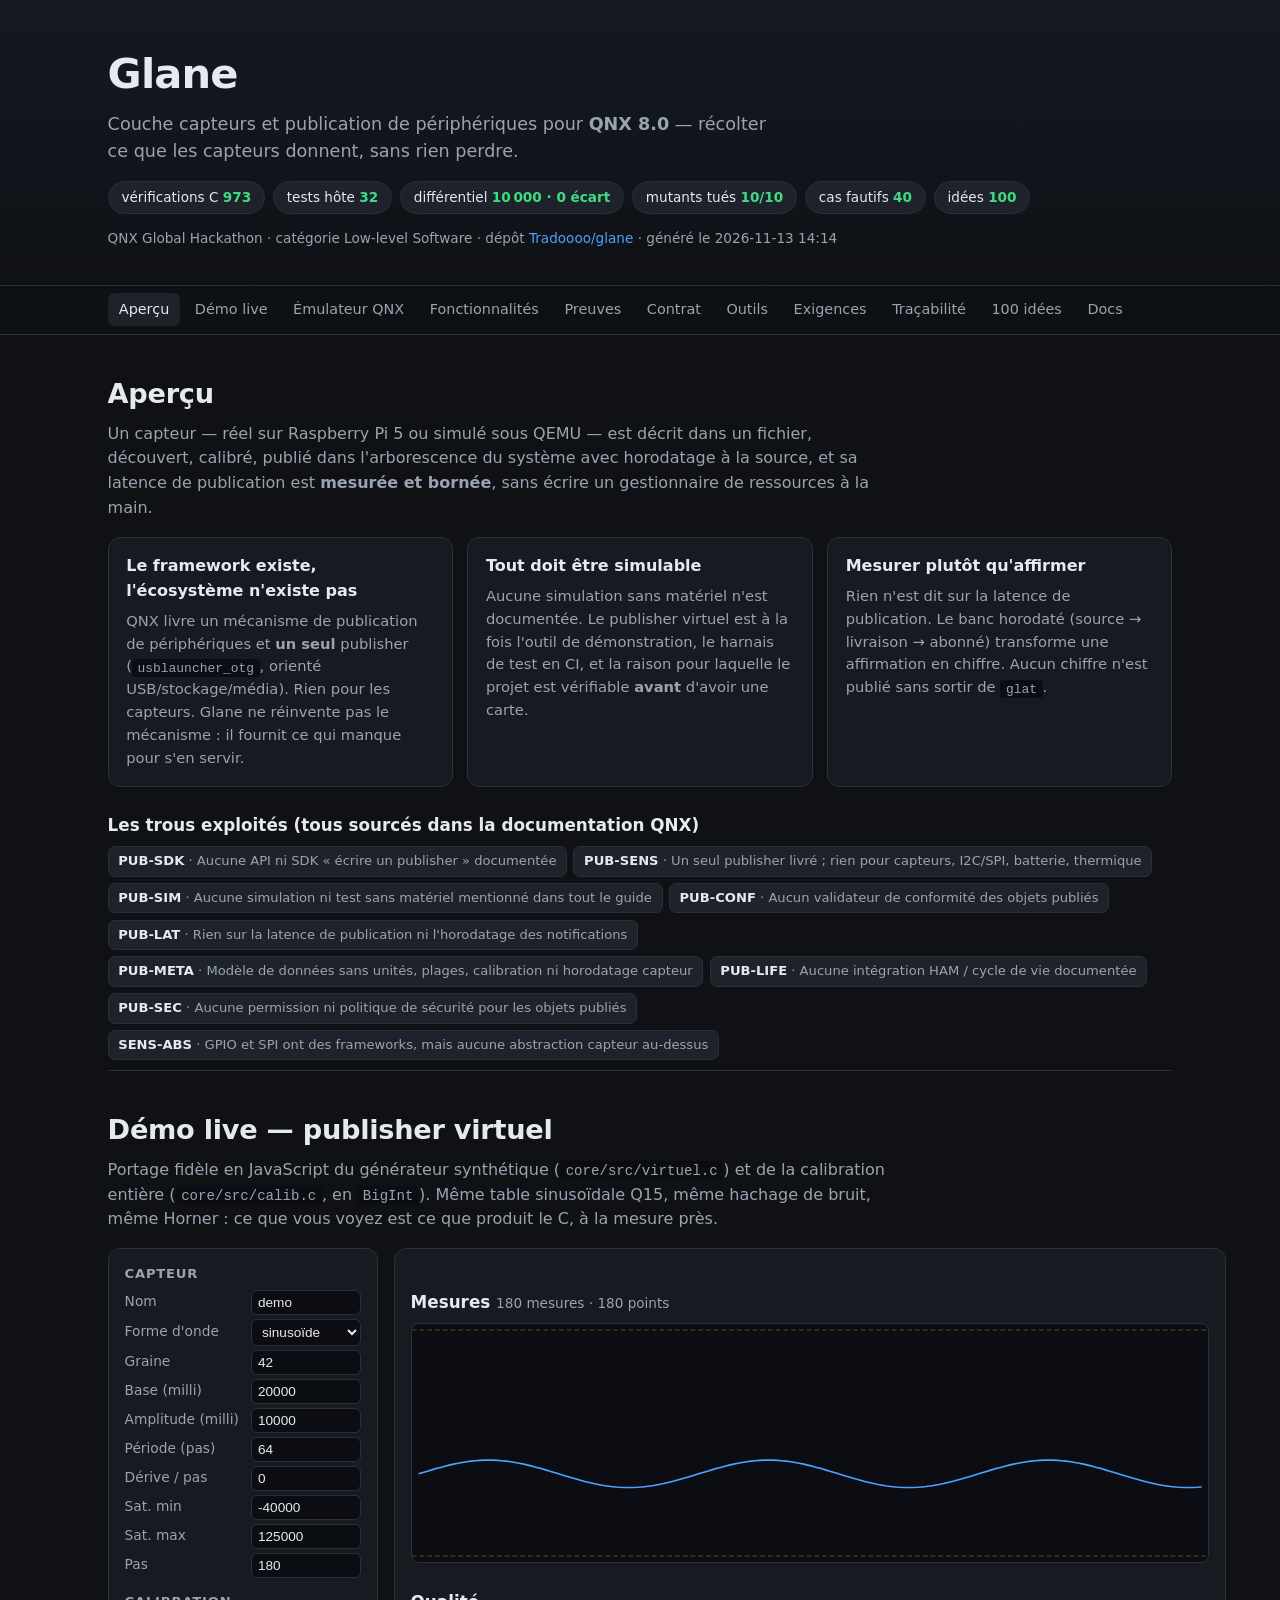
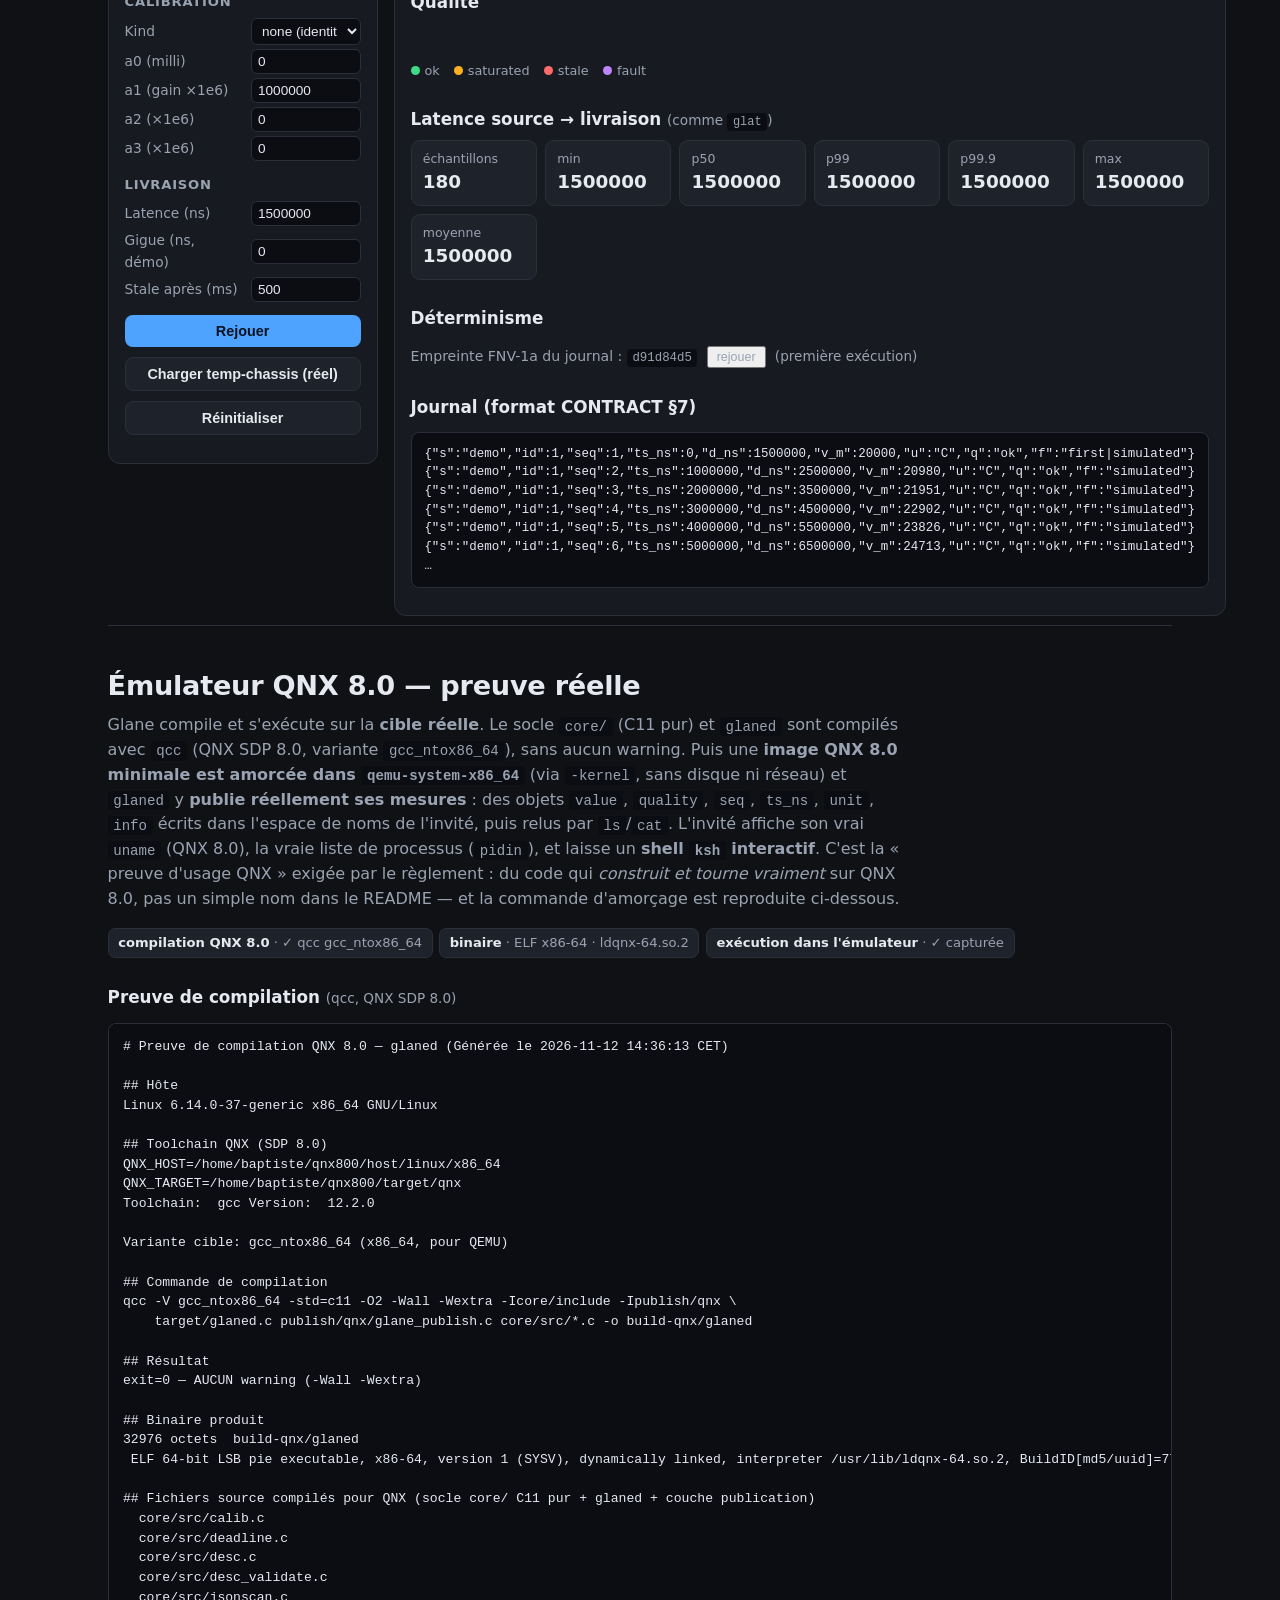
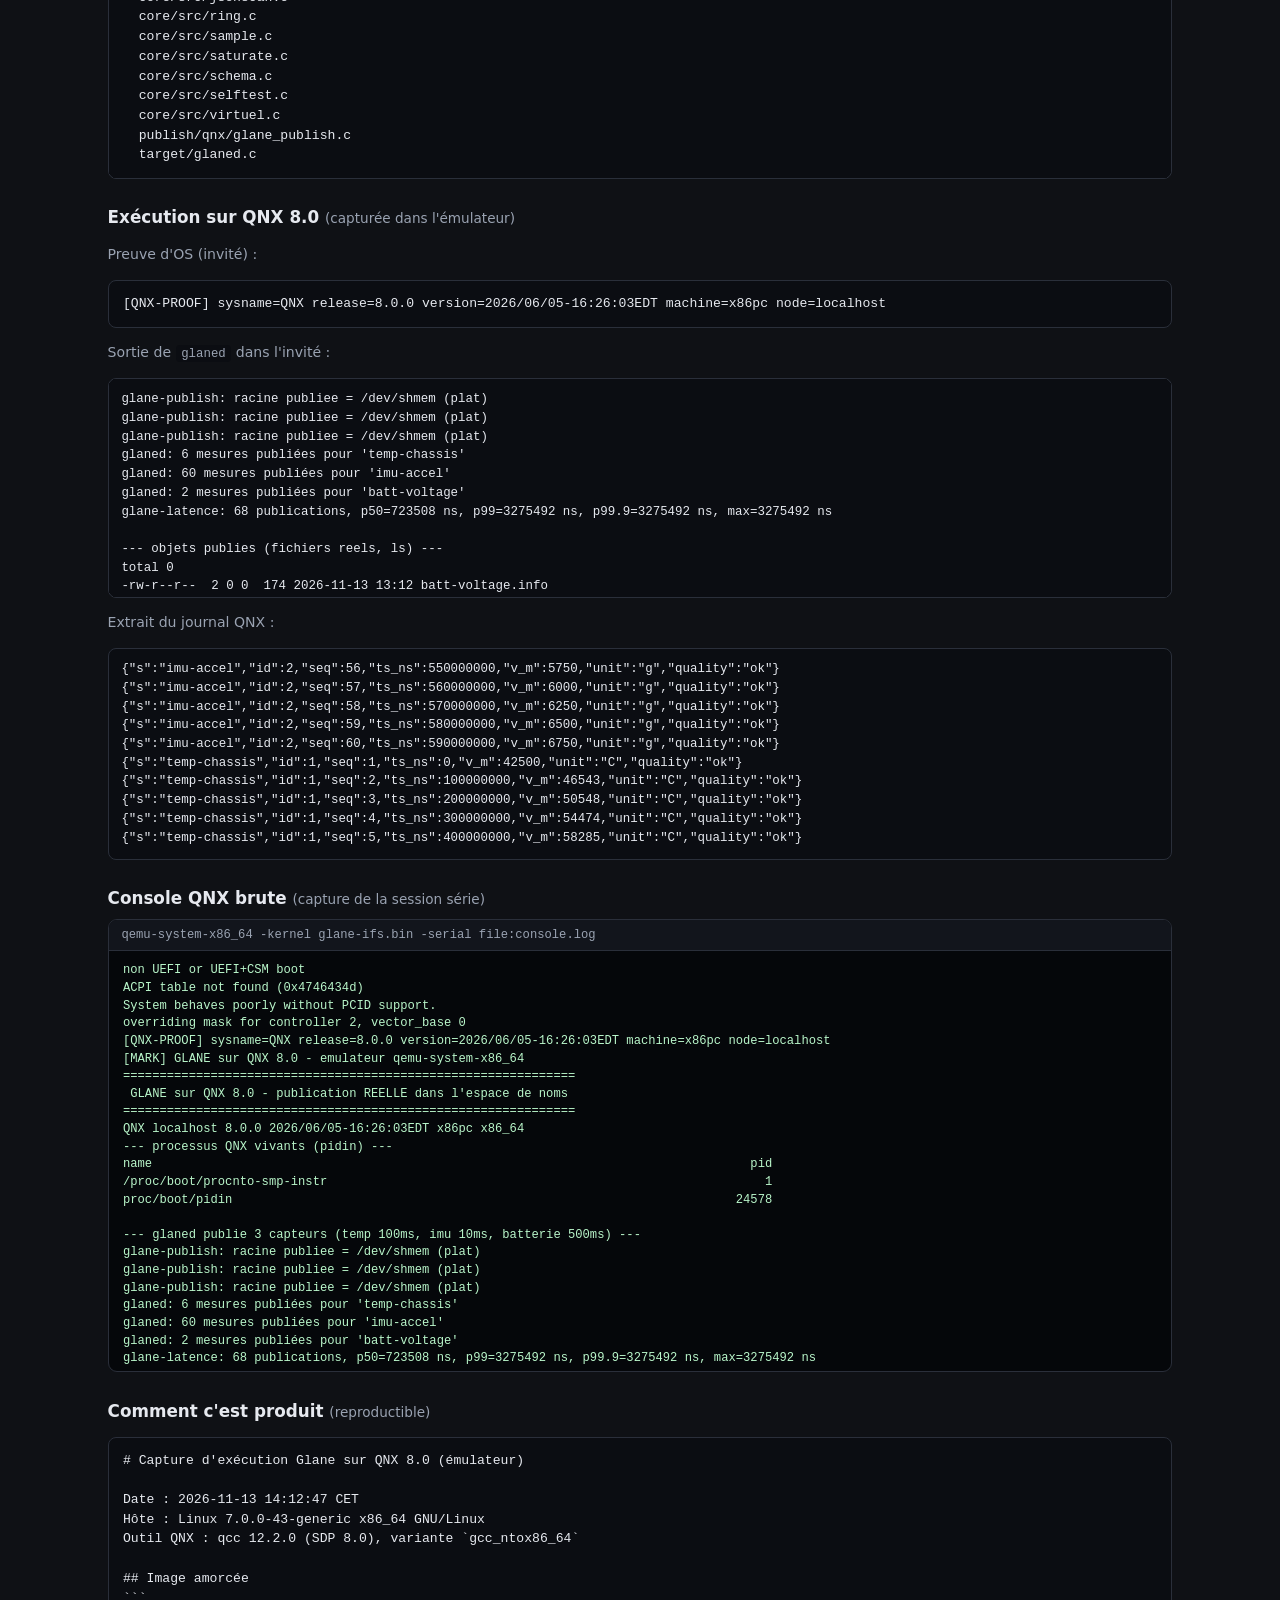
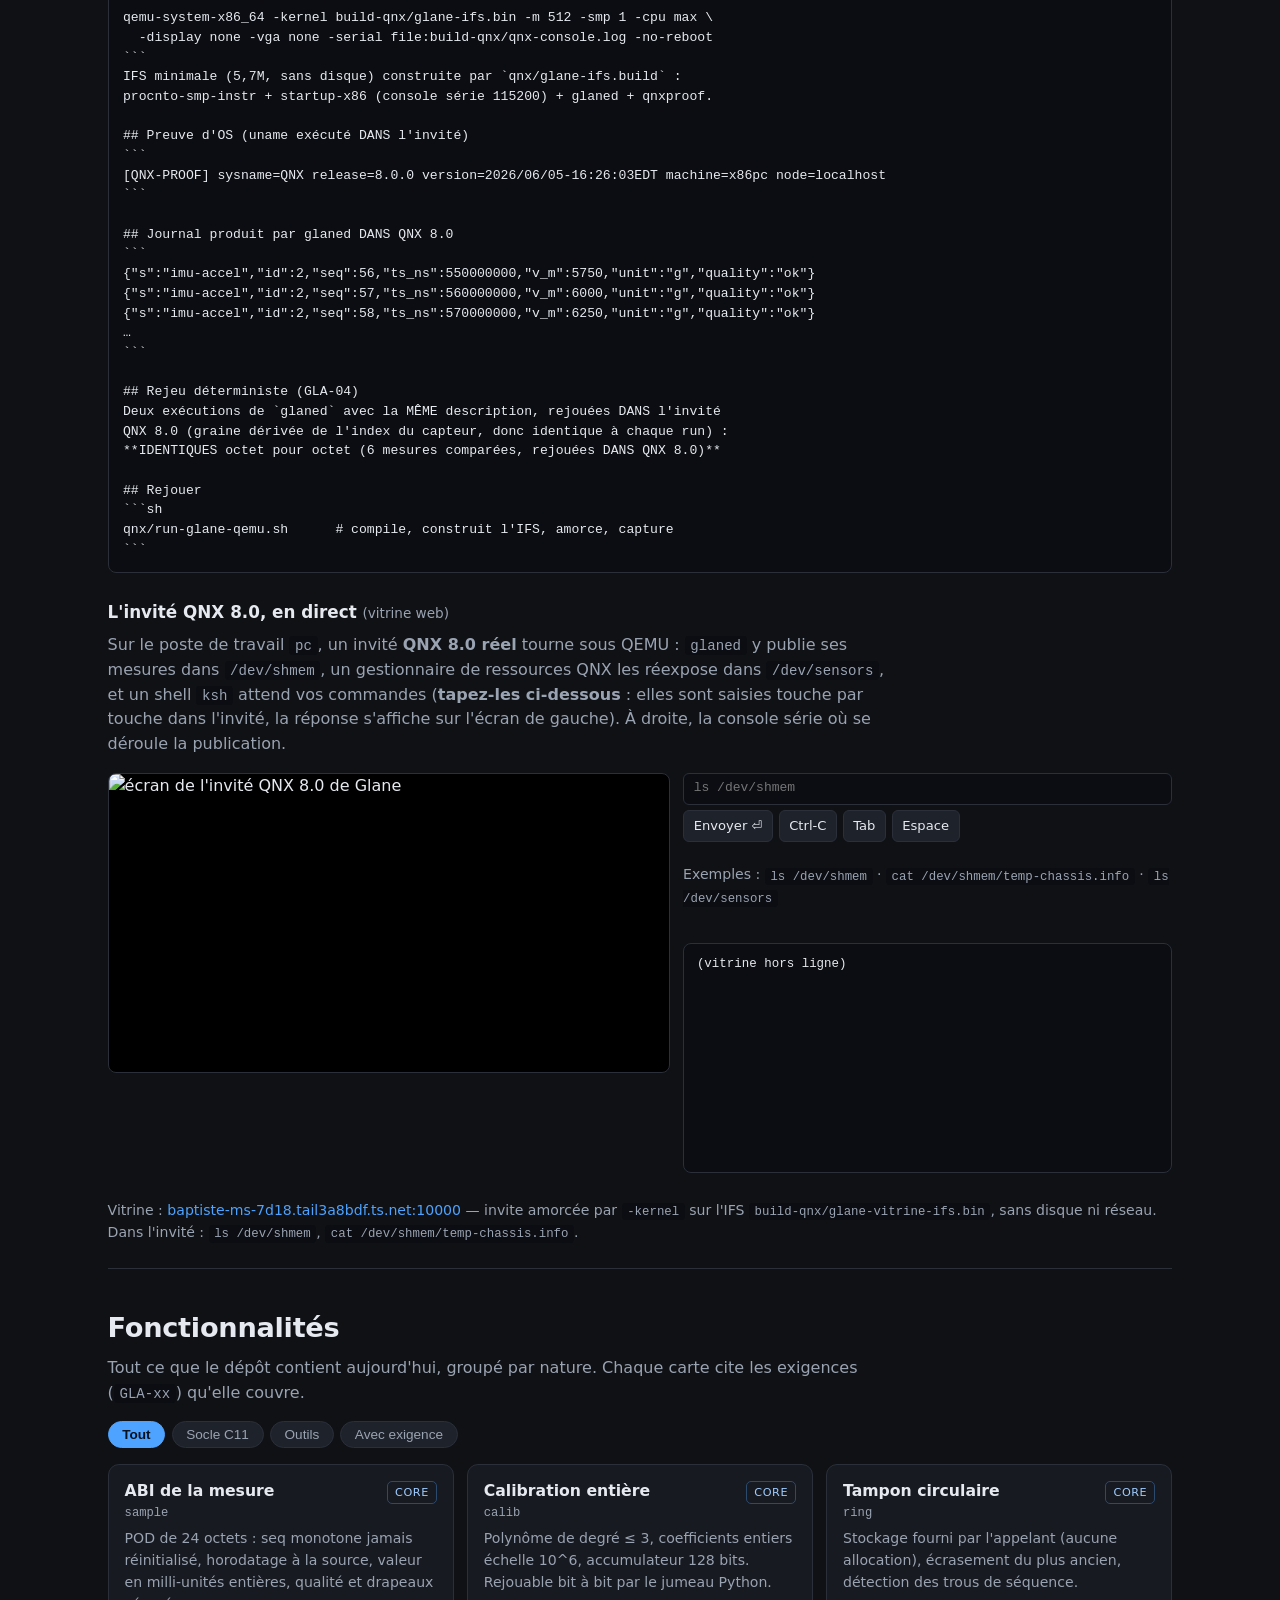
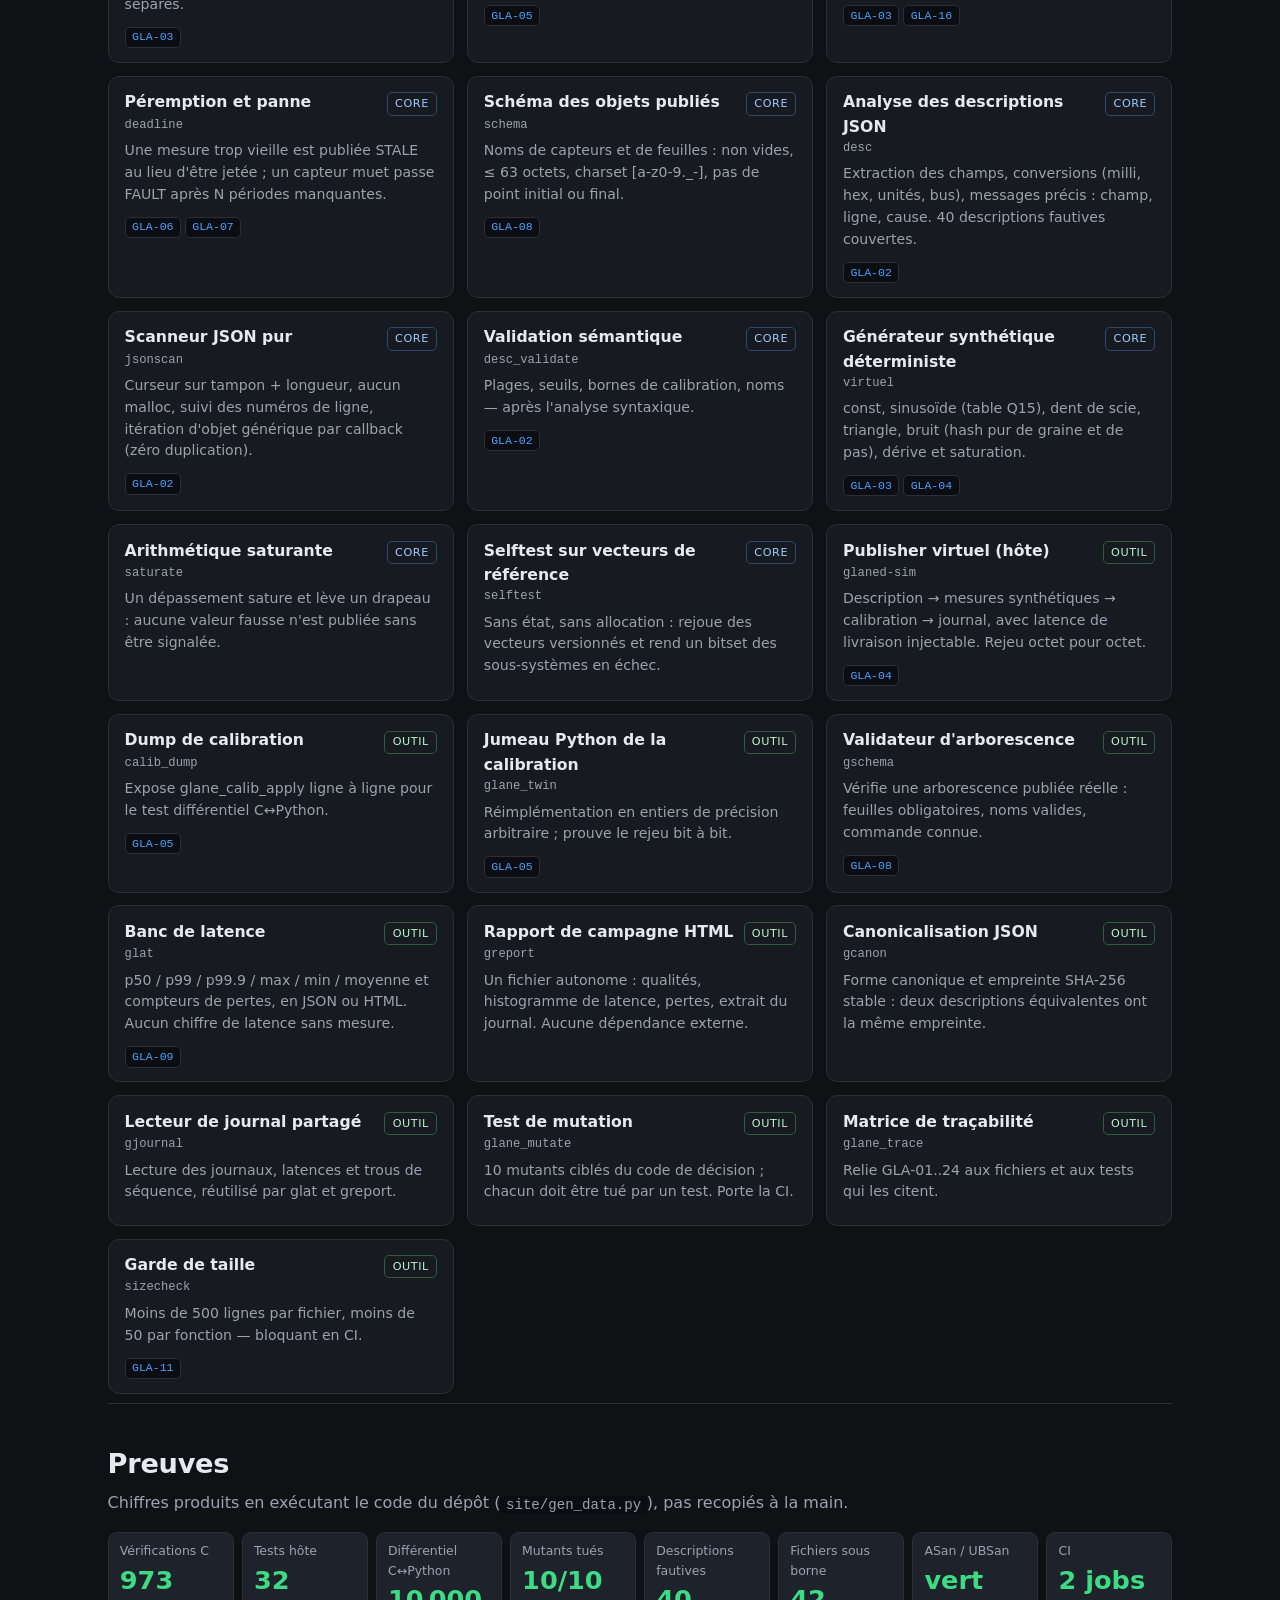
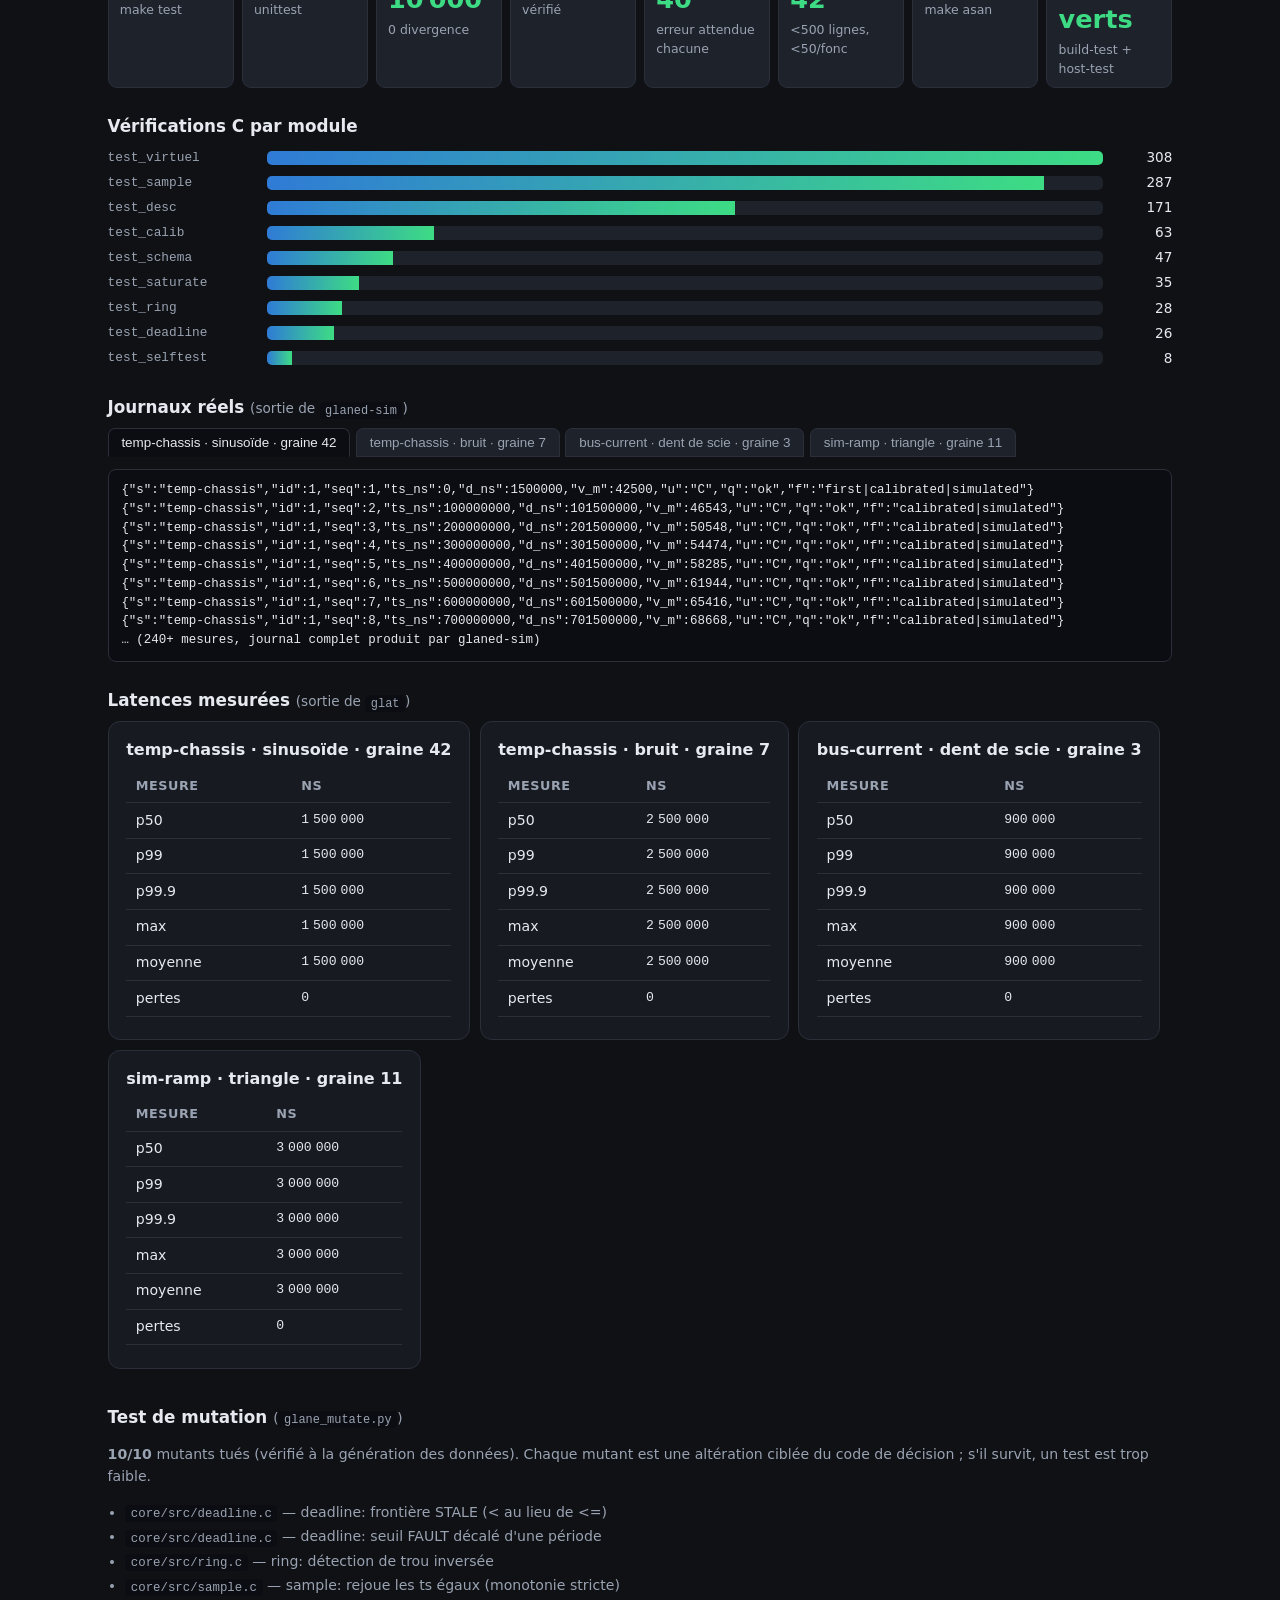
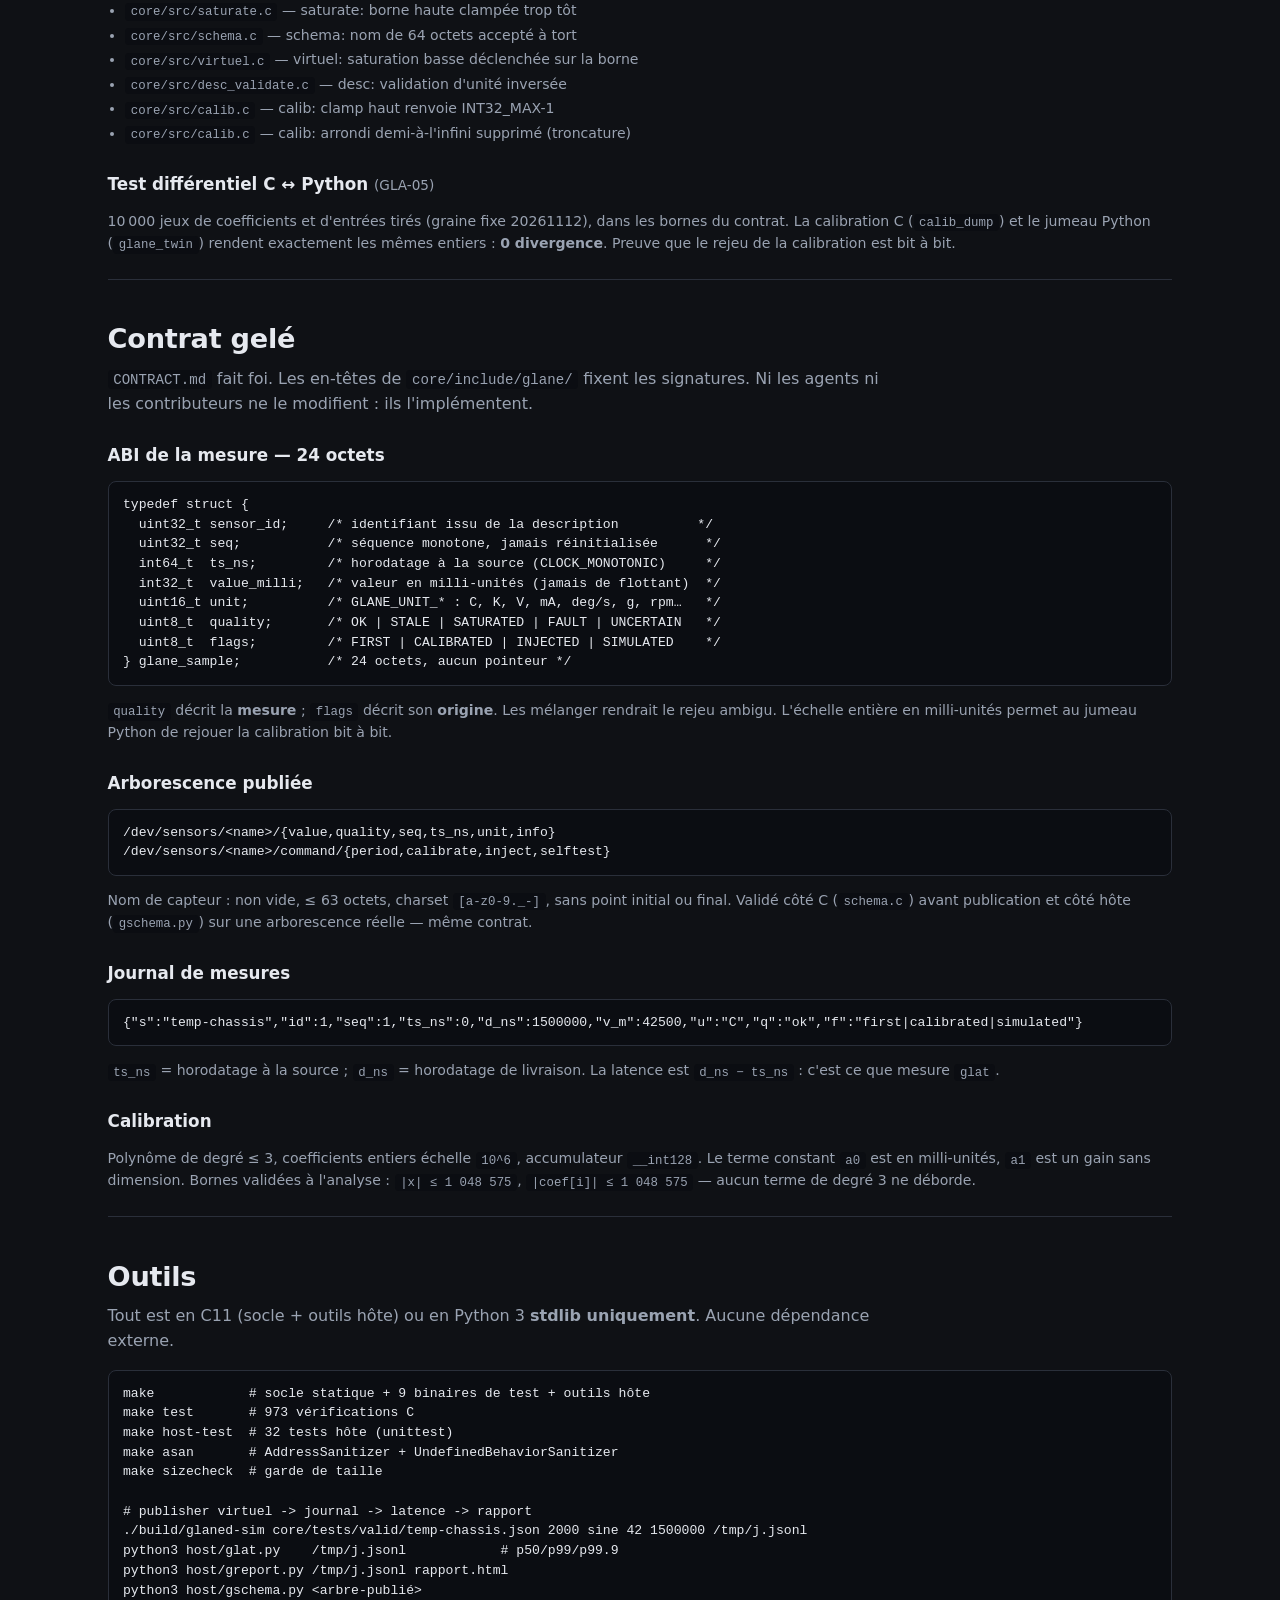
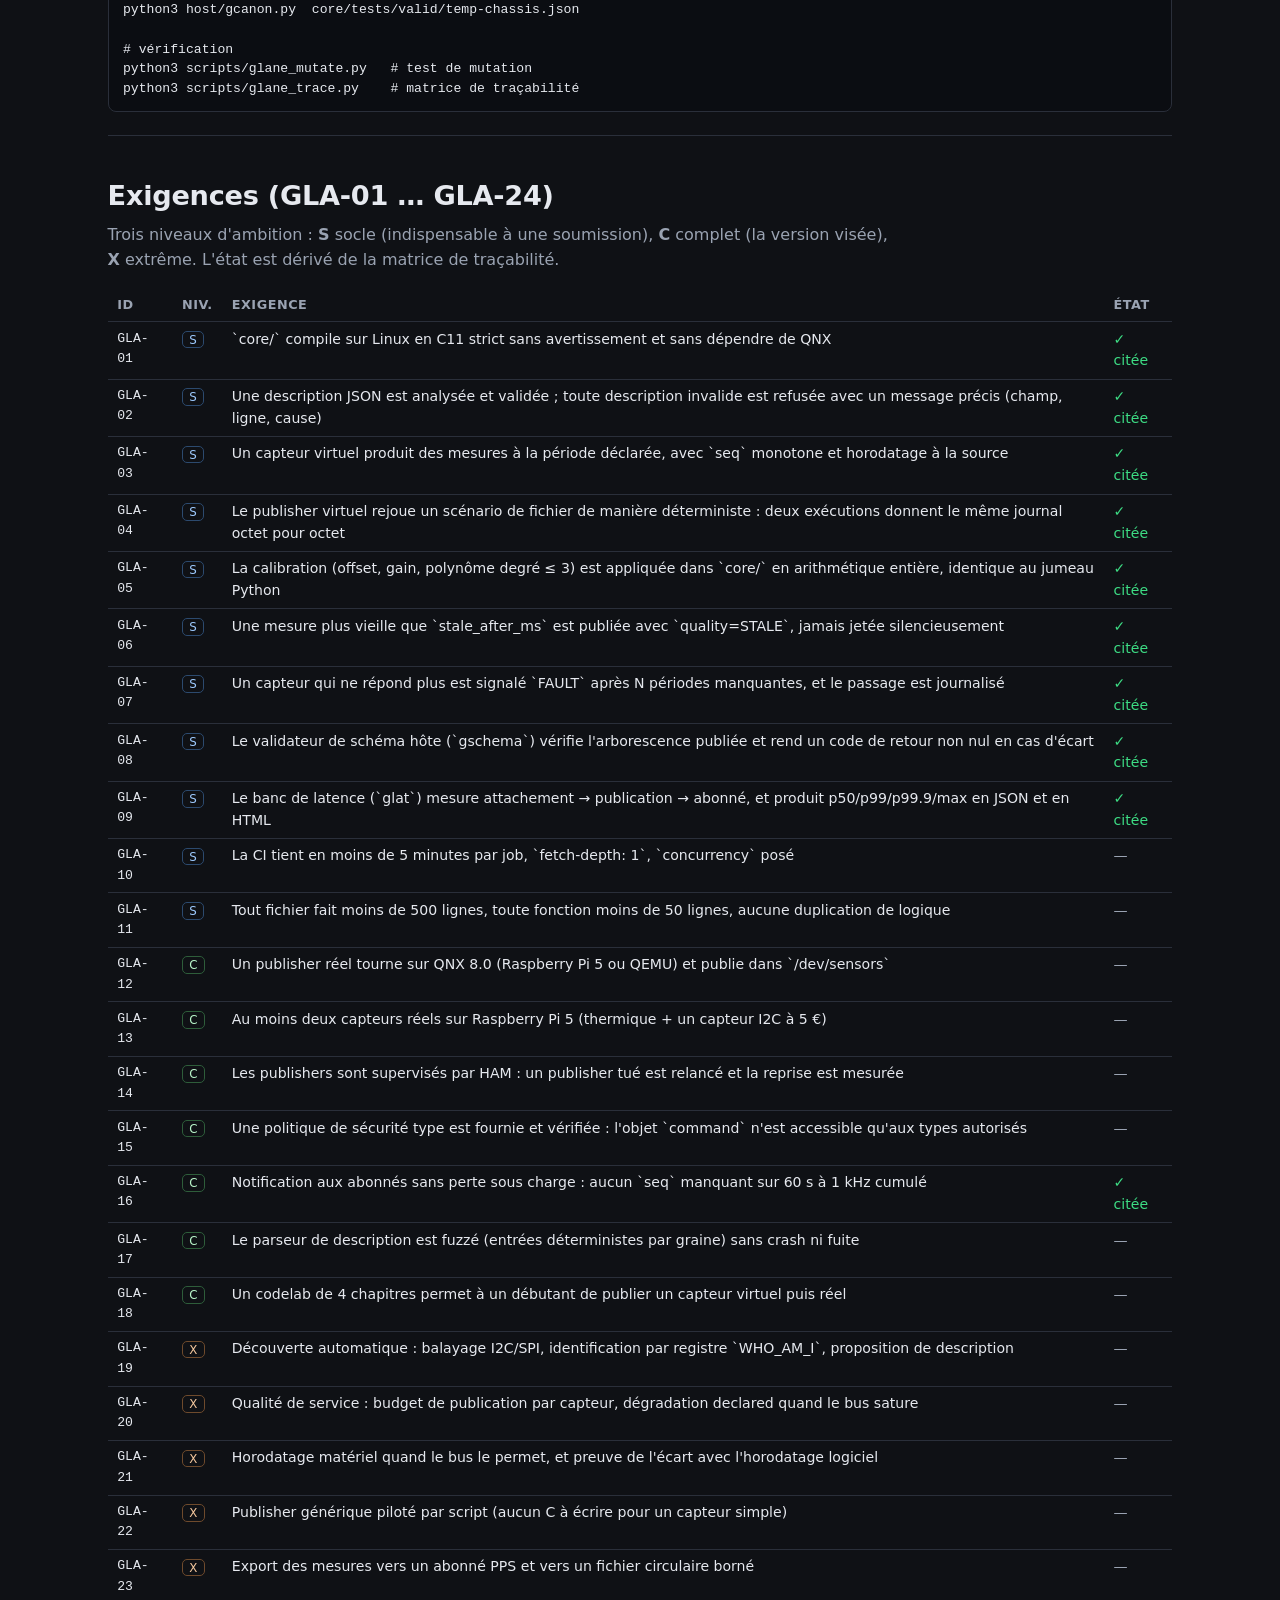
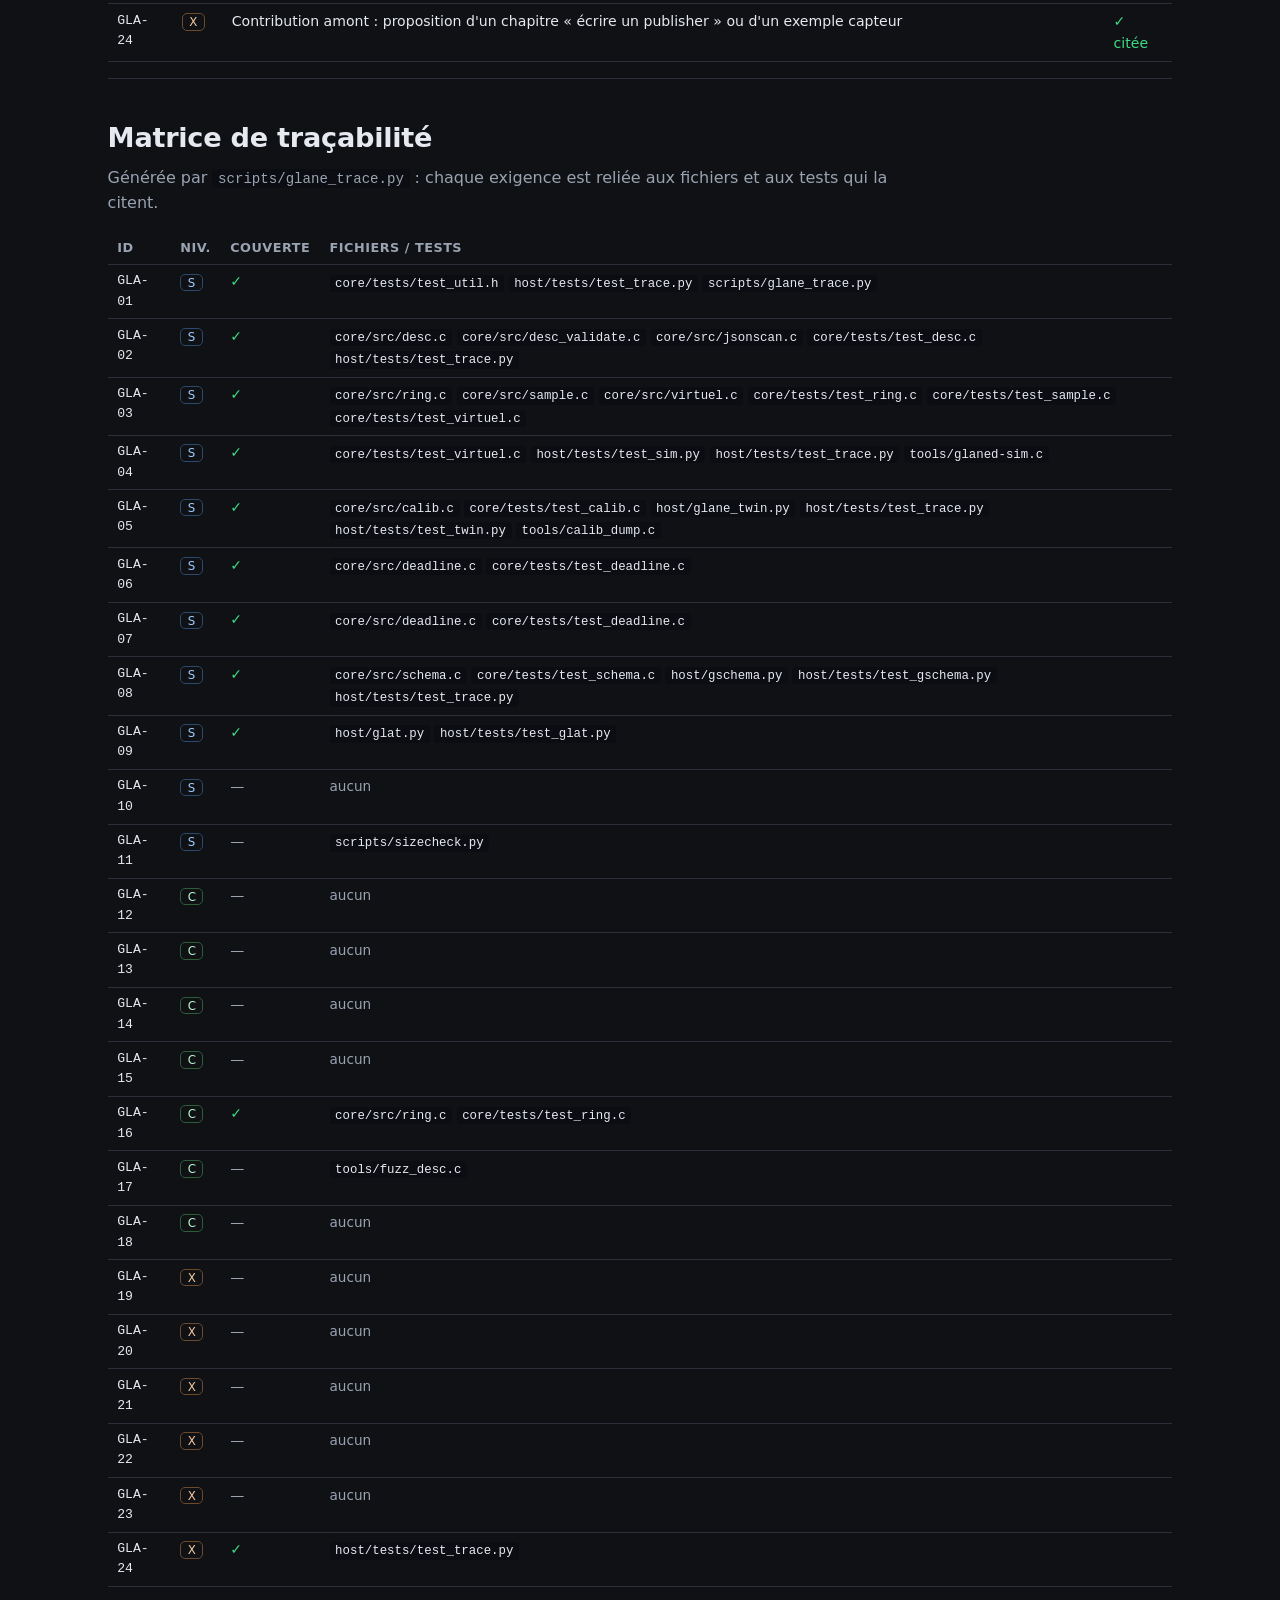
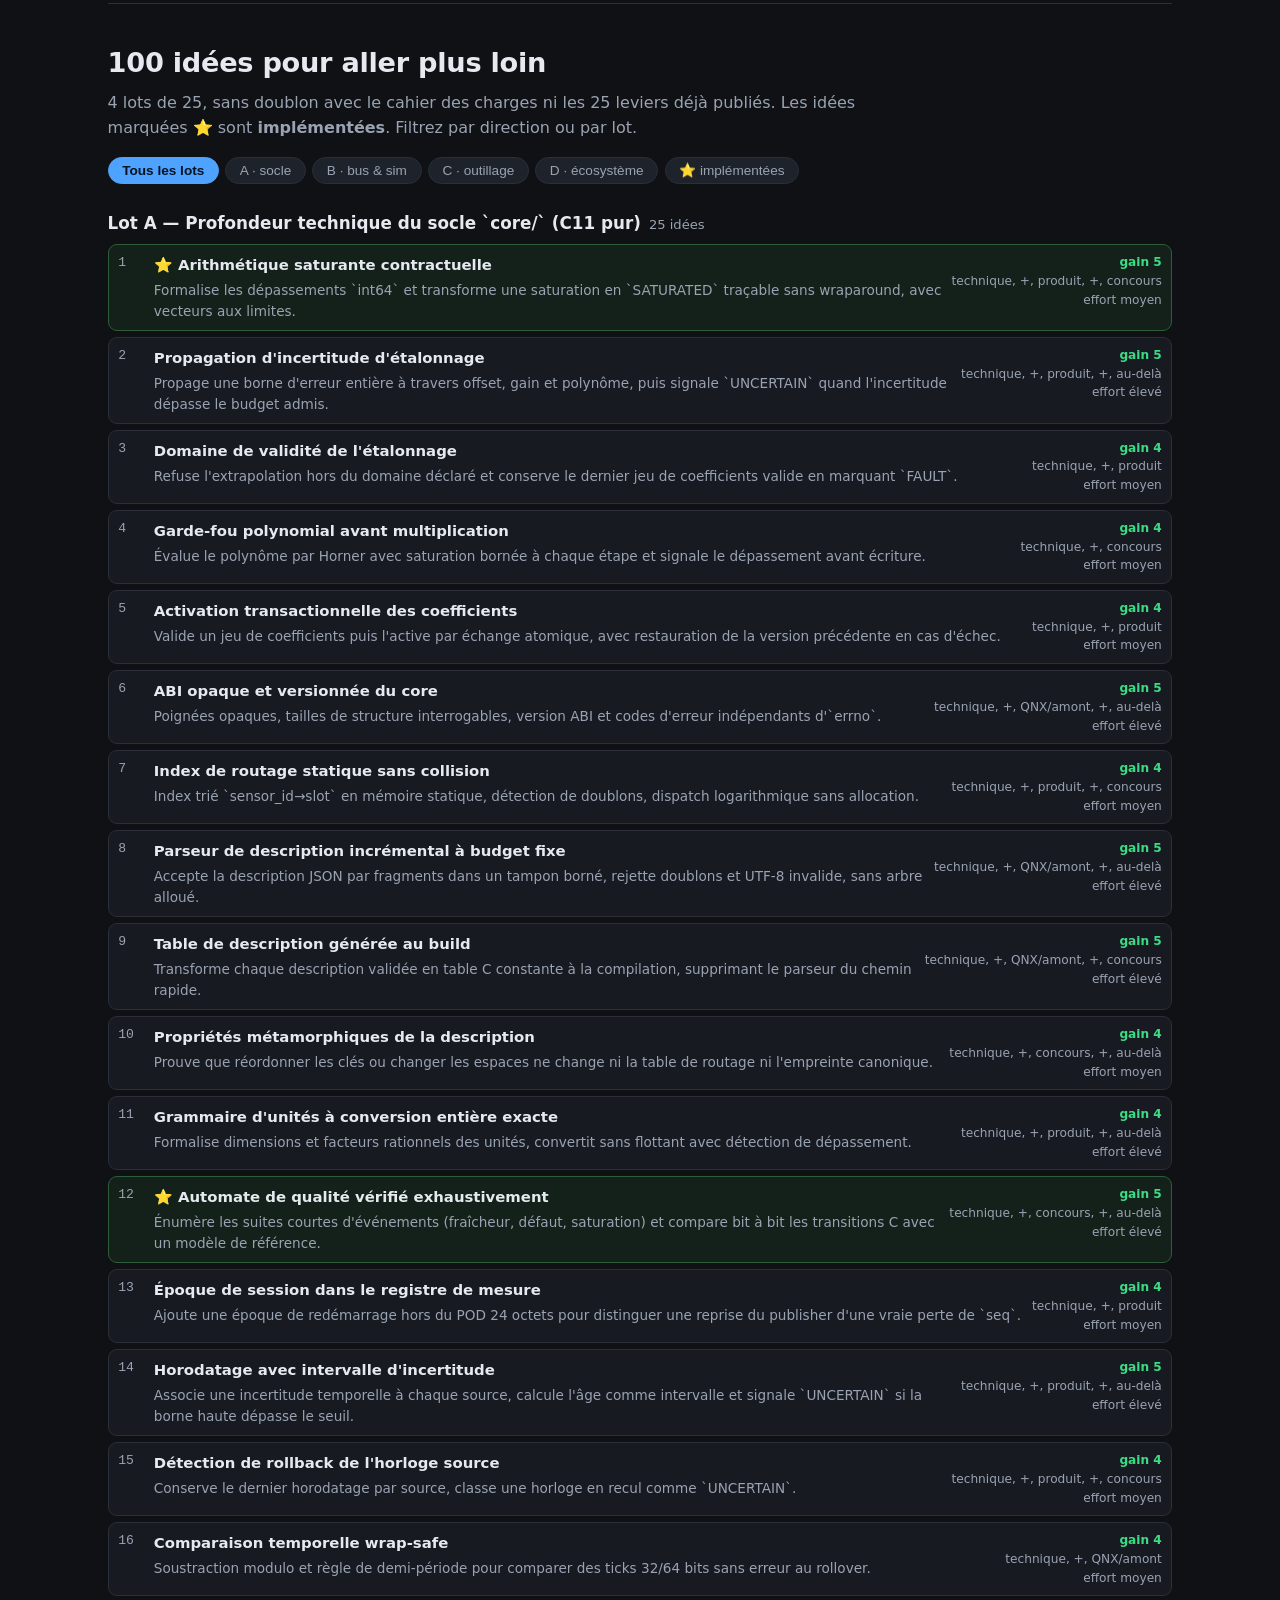
==== commit 1f5fe3ec: "vitrine: envoyer une ligne de commande et voir la réponse sur l'écran de l'invité - web.py (vitrine " ====
--- a/site/index.html
+++ b/site/index.html
@@ -181,18 +181,24 @@
   <p class="lead">Sur le poste de travail <code>pc</code>, un invité <strong>QNX 8.0
   réel</strong> tourne sous QEMU : <code>glaned</code> y publie ses mesures dans
   <code>/dev/shmem</code>, un gestionnaire de ressources QNX les réexpose dans
-  <code>/dev/sensors</code>, et un shell <code>ksh</code> attend les touches
-  envoyées par les boutons ci-dessous. La capture de gauche est la console VGA
-  de l'invité ; à droite, la console série où se déroule la publication.</p>
+  <code>/dev/sensors</code>, et un shell <code>ksh</code> attend vos commandes
+  (<strong>tapez-les ci-dessous</strong> : elles sont saisies touche par touche
+  dans l'invité, la réponse s'affiche sur l'écran de gauche). À droite, la
+  console série où se déroule la publication.</p>
   <div class="qnx-live">
     <img id="qnx-live-screen" alt="écran de l'invité QNX 8.0 de Glane"
          src="https://baptiste-ms-7d18.tail3a8bdf.ts.net:10000/screen.png">
     <div class="qnx-live-side">
-      <div class="keys">
-        <button data-k="ret">Entrée</button><button data-k="spc">Espace</button>
-        <button data-k="l">l</button><button data-k="c">c</button>
-        <button data-k="tab">Tab</button><button data-k="cr">Ctrl-C</button>
-      </div>
+      <form class="keys" id="qnx-cmd" autocomplete="off">
+        <input id="qnx-cmd-t" placeholder="ls /dev/shmem" spellcheck="false"
+               aria-label="commande à envoyer à l'invité QNX">
+        <button type="submit">Envoyer ⏎</button>
+        <button type="button" data-k="cr">Ctrl-C</button>
+        <button type="button" data-k="tab">Tab</button>
+        <button type="button" data-k="spc">Espace</button>
+      </form>
+      <p class="small" id="qnx-cmd-etat">Exemples : <code>ls /dev/shmem</code> ·
+      <code>cat /dev/shmem/temp-chassis.info</code> · <code>ls /dev/sensors</code></p>
       <pre id="qnx-live-console" class="journal">connexion…</pre>
     </div>
   </div>
@@ -366,11 +372,29 @@
     }).catch(function () { out.textContent = "(vitrine hors ligne)"; });
   }
   Array.prototype.forEach.call(
-    document.querySelectorAll(".qnx-live .keys button"), function (b) {
+    document.querySelectorAll(".qnx-live .keys button[data-k]"), function (b) {
       b.onclick = function () {
         fetch(API + "/key?k=" + encodeURIComponent(b.dataset.k));
       };
     });
+  /* Envoi d'une LIGNE de commande : /type tape touche par touche dans l'invité
+     (le shell ksh répond sur l'écran VGA, relu ici toutes les 2 s). */
+  var form = document.getElementById("qnx-cmd");
+  var champ = document.getElementById("qnx-cmd-t");
+  var etat = document.getElementById("qnx-cmd-etat");
+  if (form && champ) {
+    form.addEventListener("submit", function (e) {
+      e.preventDefault();
+      var v = (champ.value || "").trim();
+      if (!v) { return; }
+      etat.textContent = "envoi…";
+      fetch(API + "/type?t=" + encodeURIComponent(v) + "&ret=1")
+        .then(function (r) { return r.text(); })
+        .then(function (x) { etat.textContent = x + " — la réponse est sur l'écran de gauche"; })
+        .catch(function () { etat.textContent = "vitrine hors ligne"; });
+      champ.value = "";
+    });
+  }
   setInterval(tick, 2000);
   tick();
 })();
--- a/site/style.css
+++ b/site/style.css
@@ -110,6 +110,10 @@
   border: 1px solid var(--line); border-radius: 6px; padding: .3rem .6rem;
   cursor: pointer; font: inherit; font-size: .82rem; }
 .qnx-live .keys button:hover { border-color: var(--accent); }
+.qnx-live .keys input { flex: 1 1 100%; background: #0b0d12; color: var(--ink);
+  border: 1px solid var(--line); border-radius: 6px; padding: .4rem .6rem;
+  font: 13px/1.3 ui-monospace, monospace; }
+.qnx-live .keys input:focus { outline: 1px solid var(--accent); }
 .qnx-live .journal { flex: 1; min-height: 230px; max-height: 300px; }
 
 /* ---------- grille de fonctionnalités ---------- */
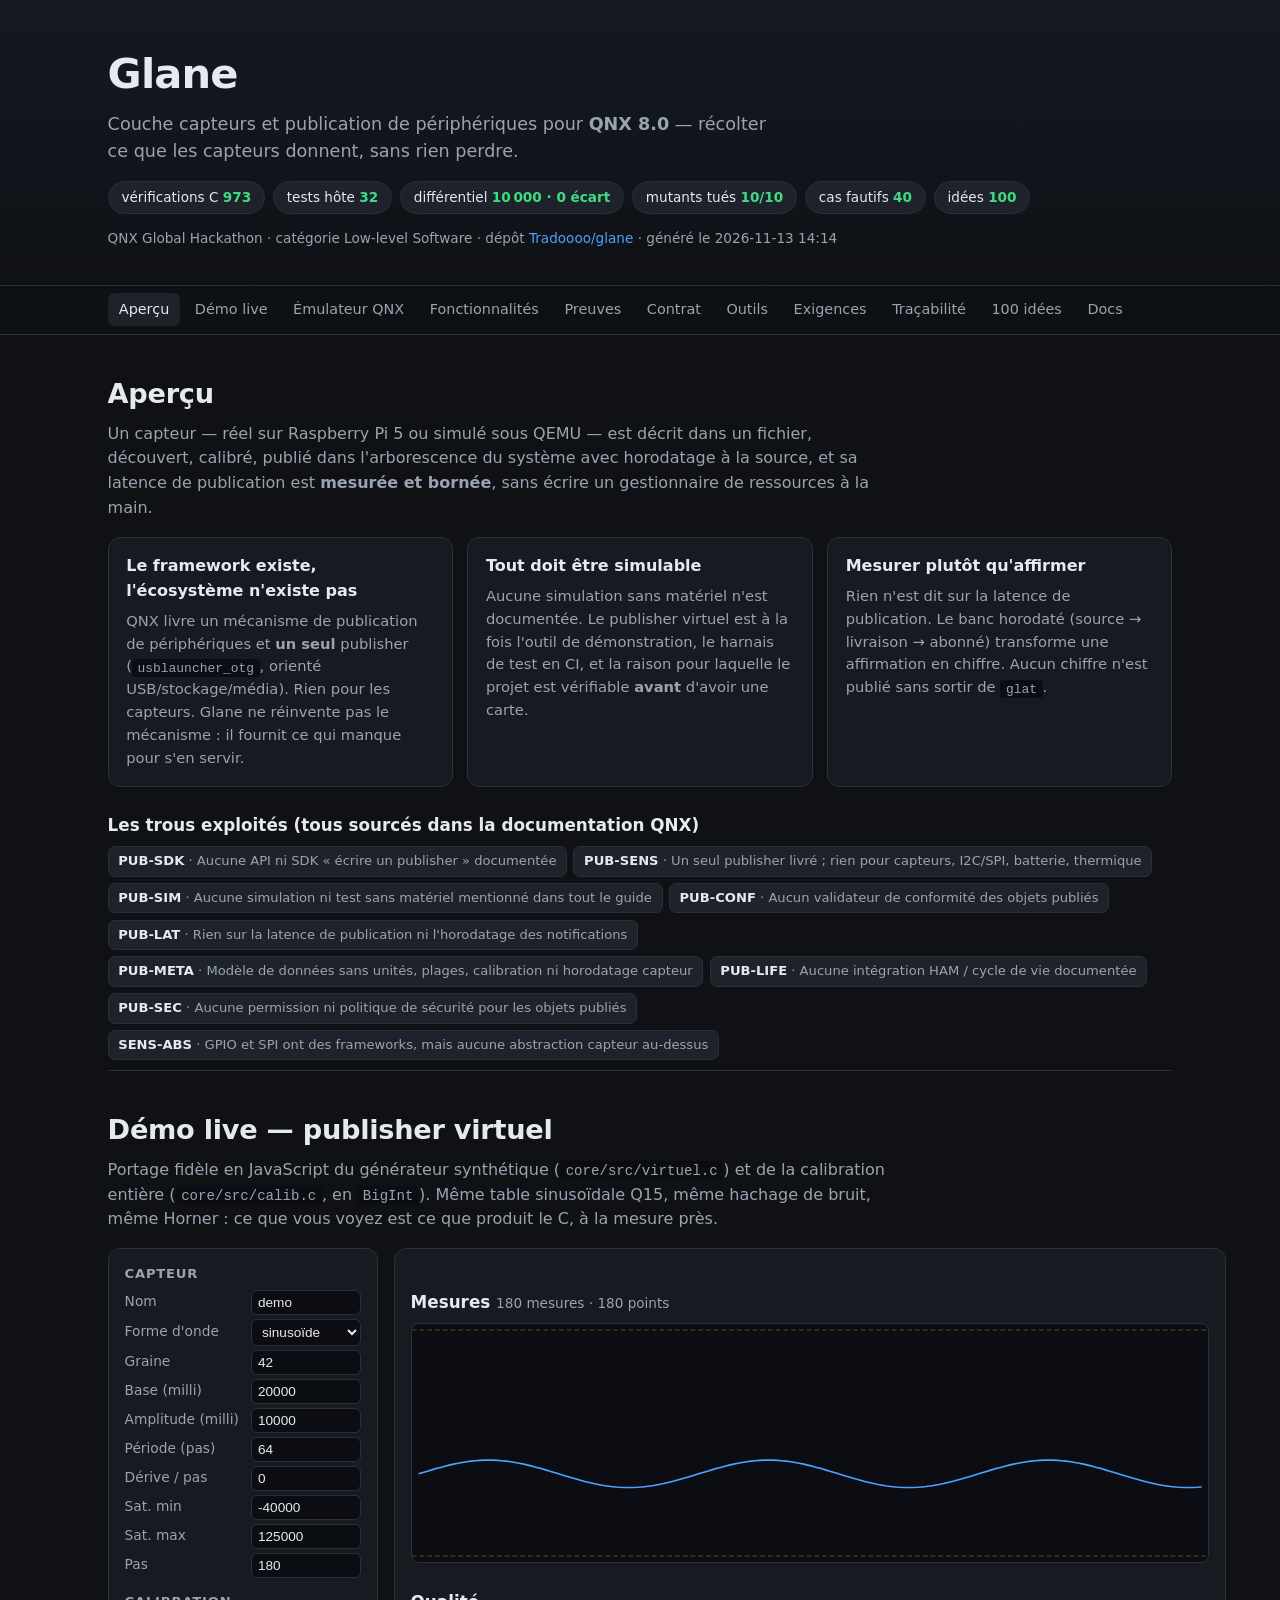
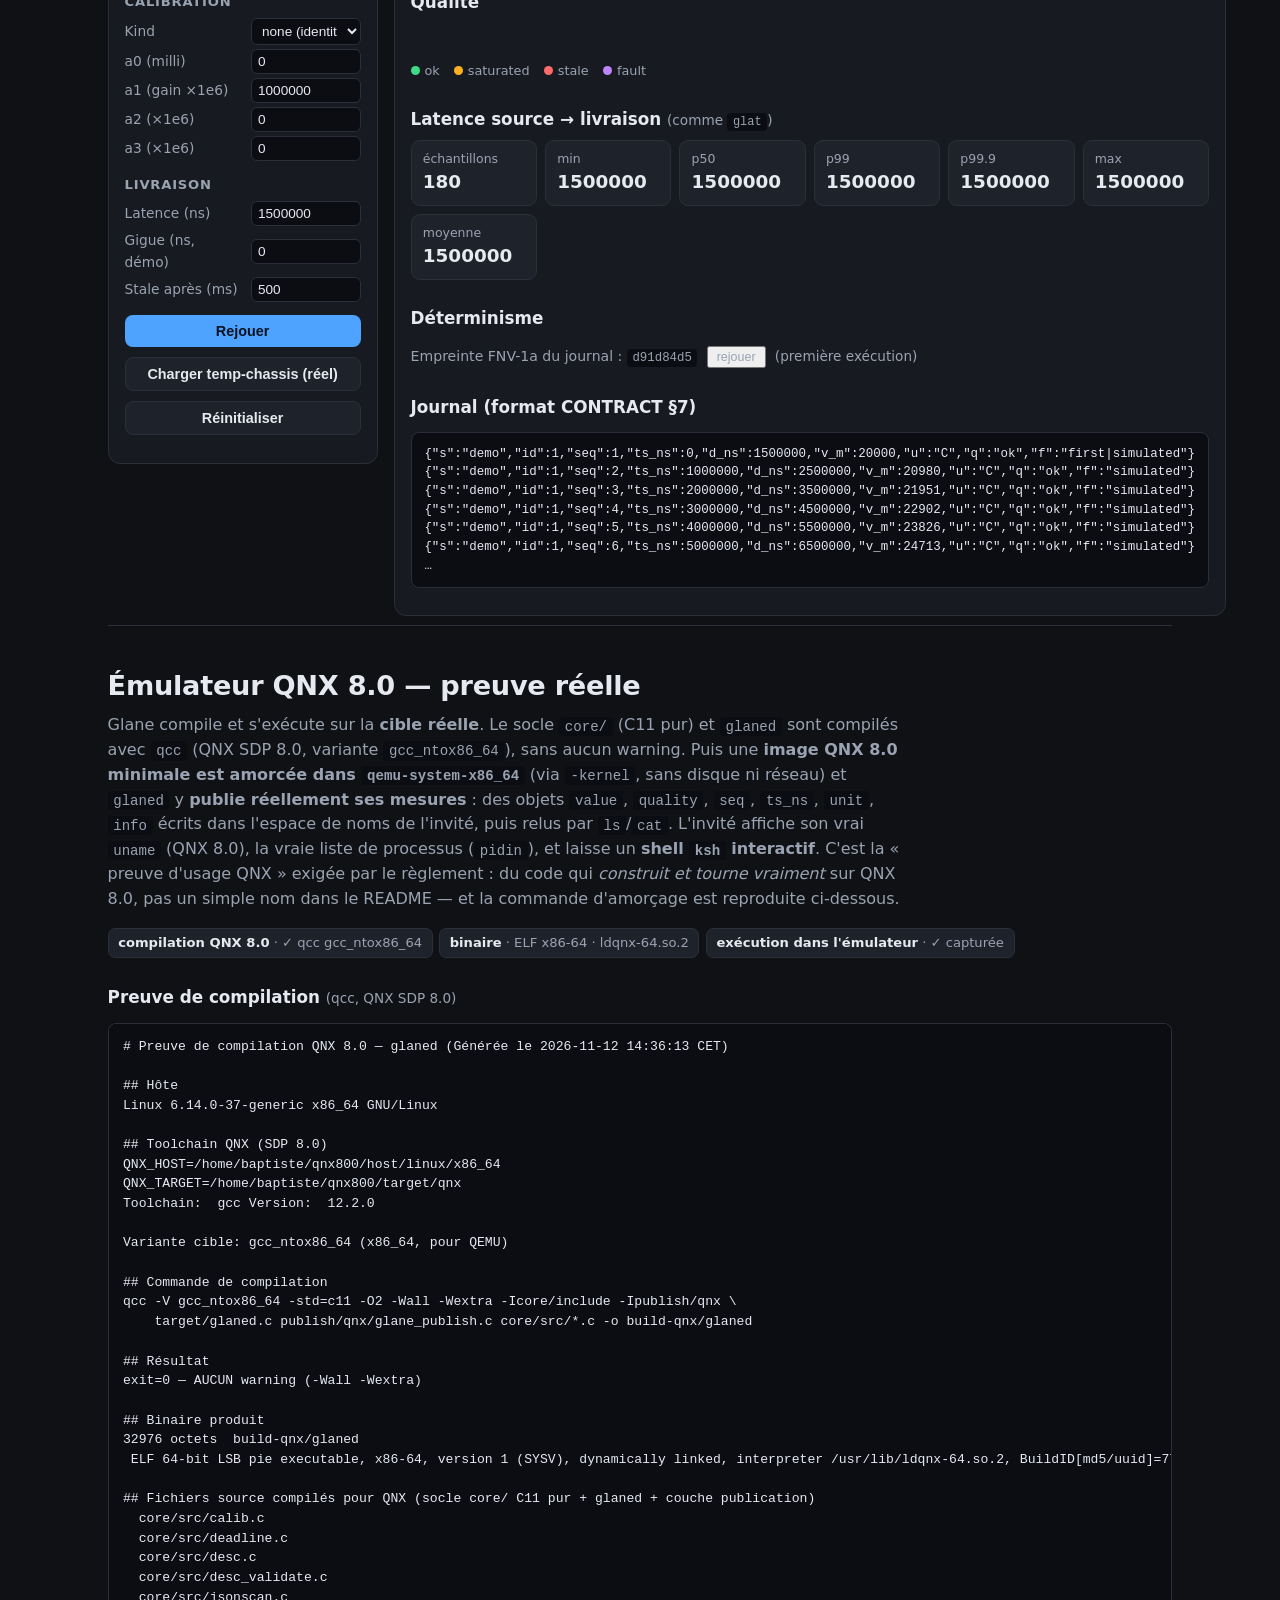
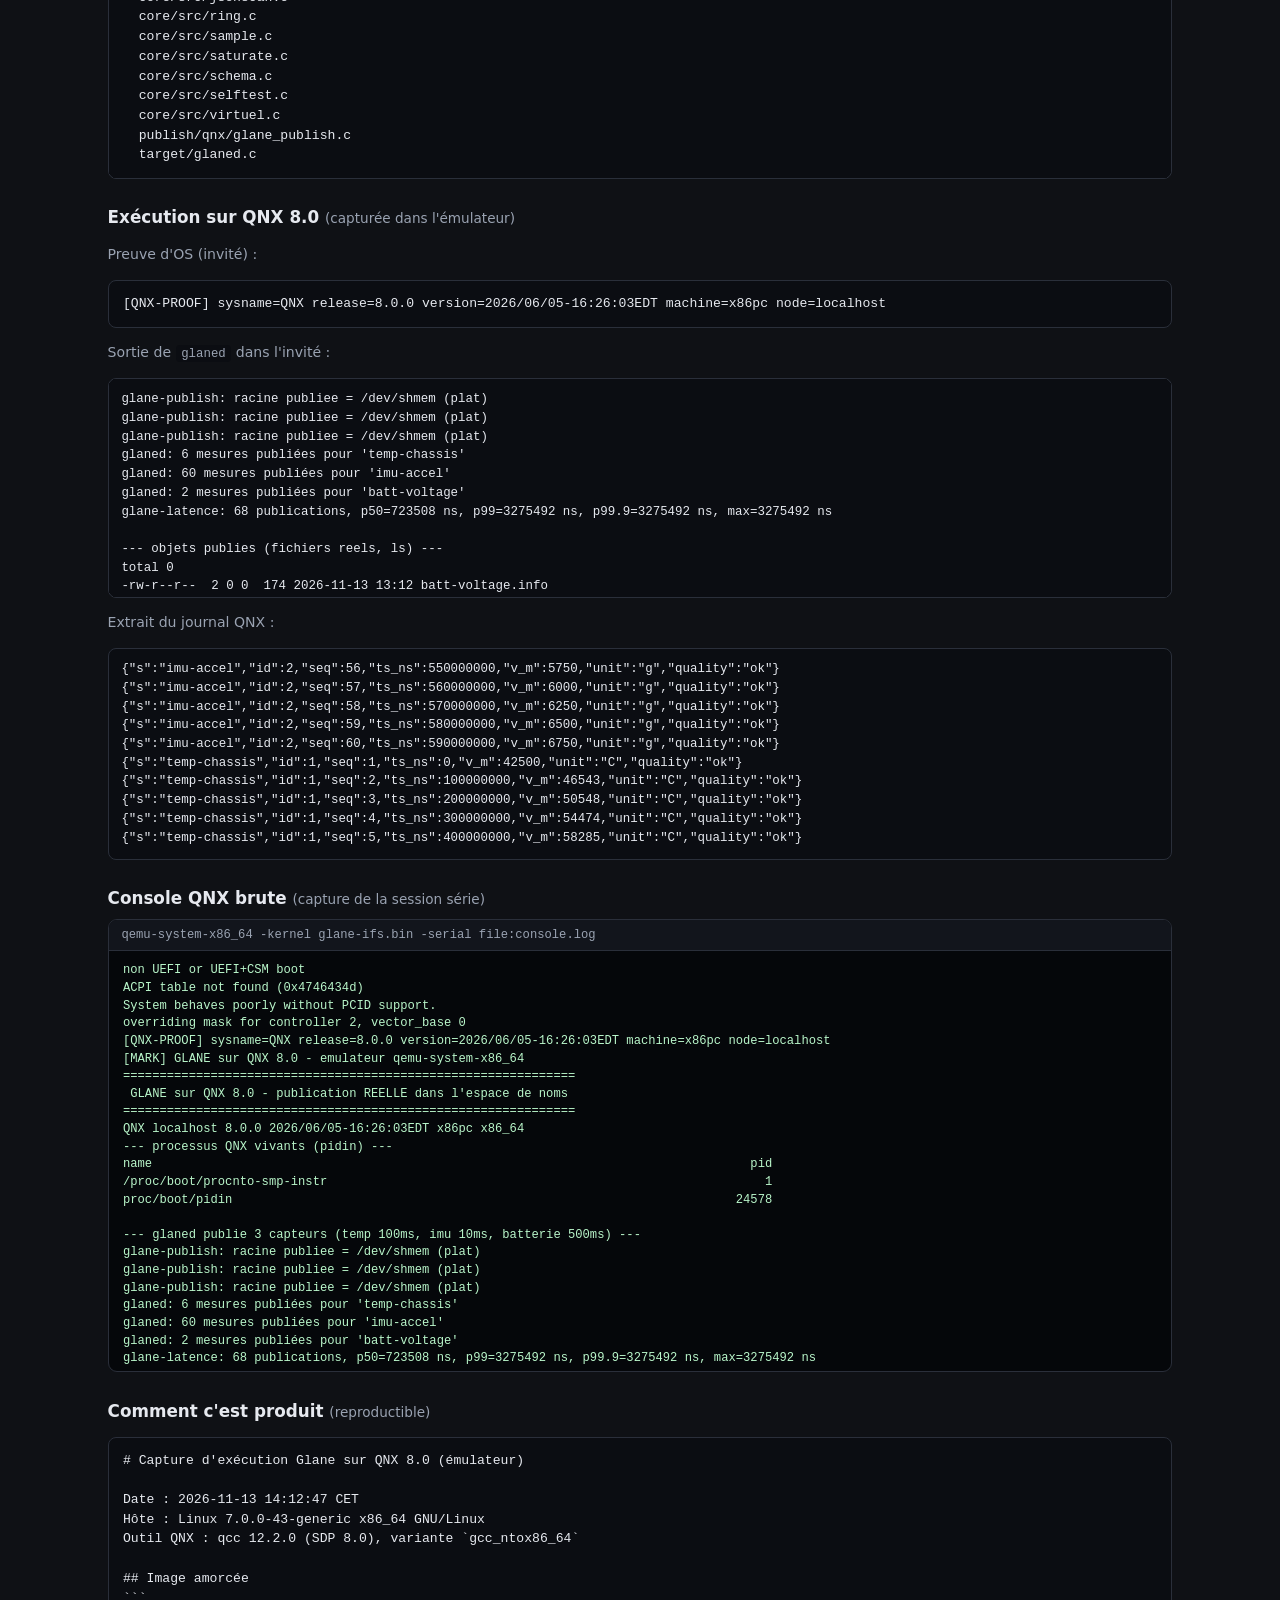
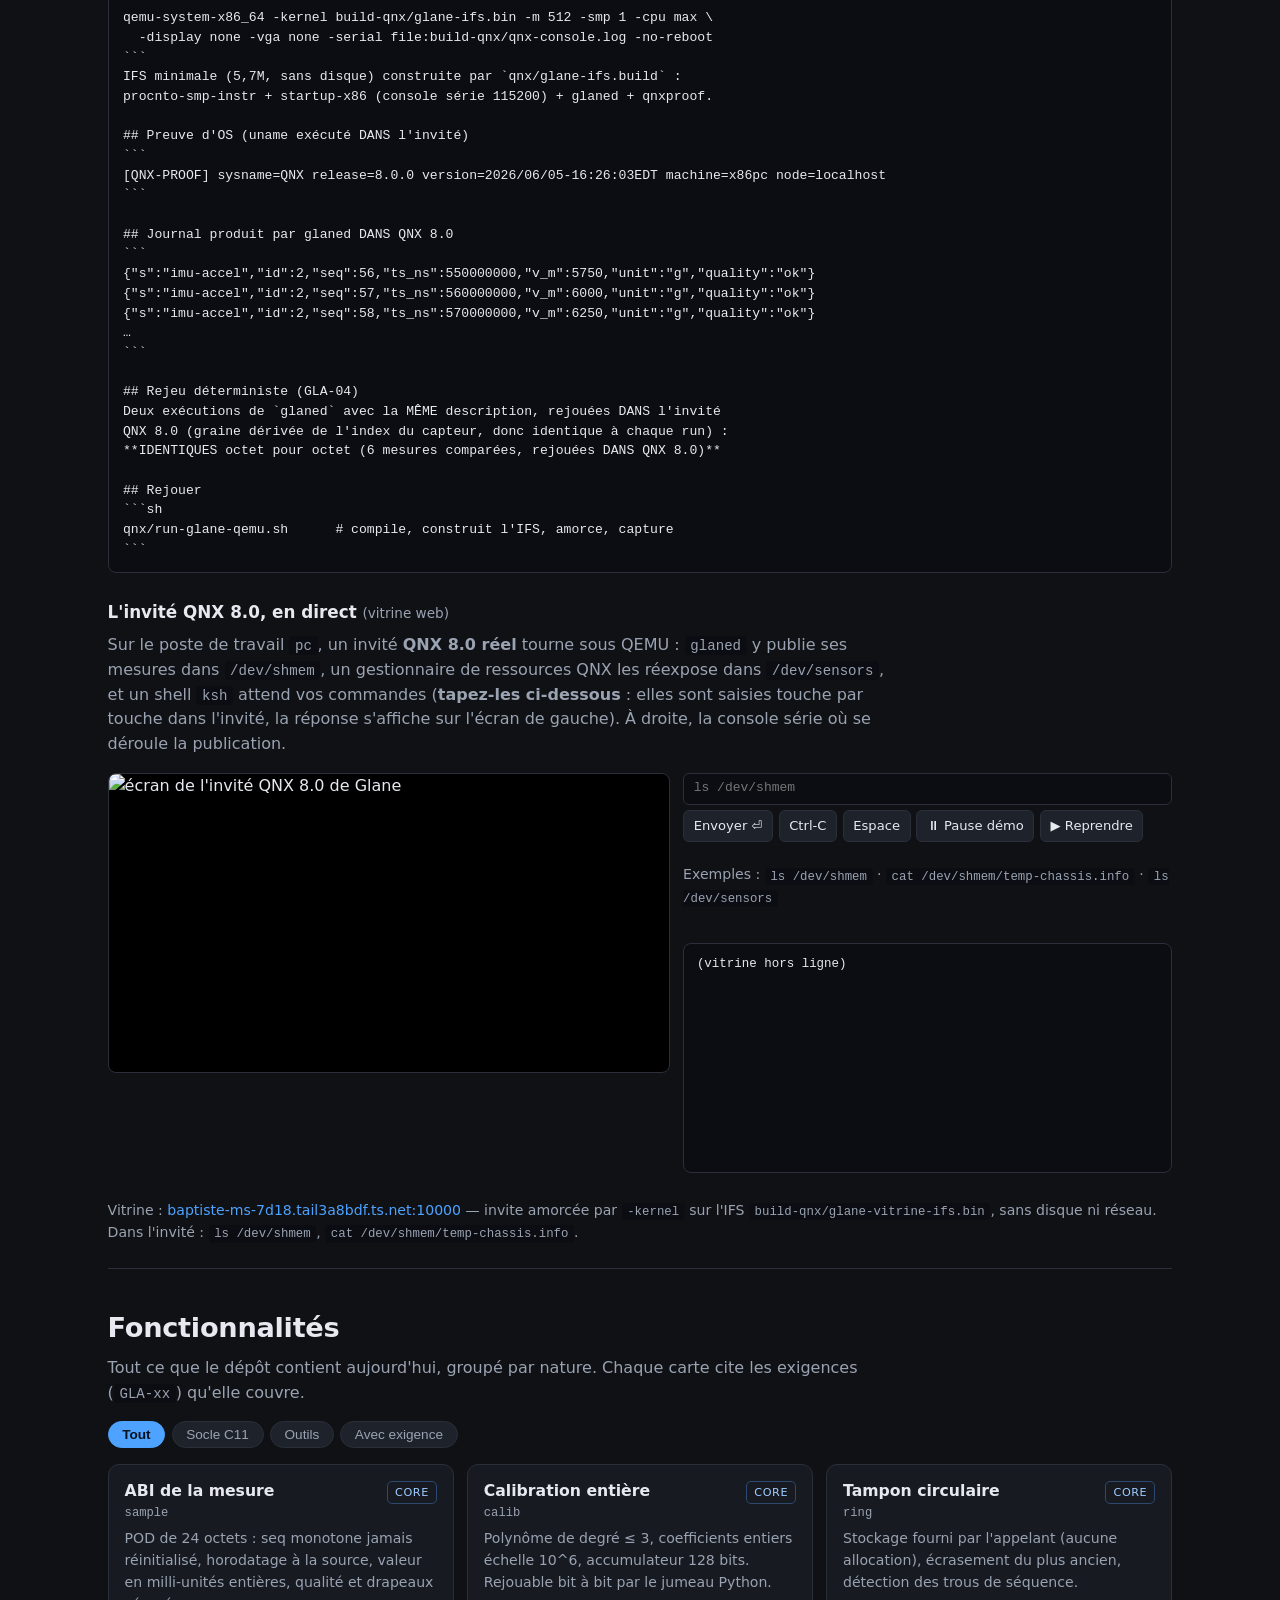
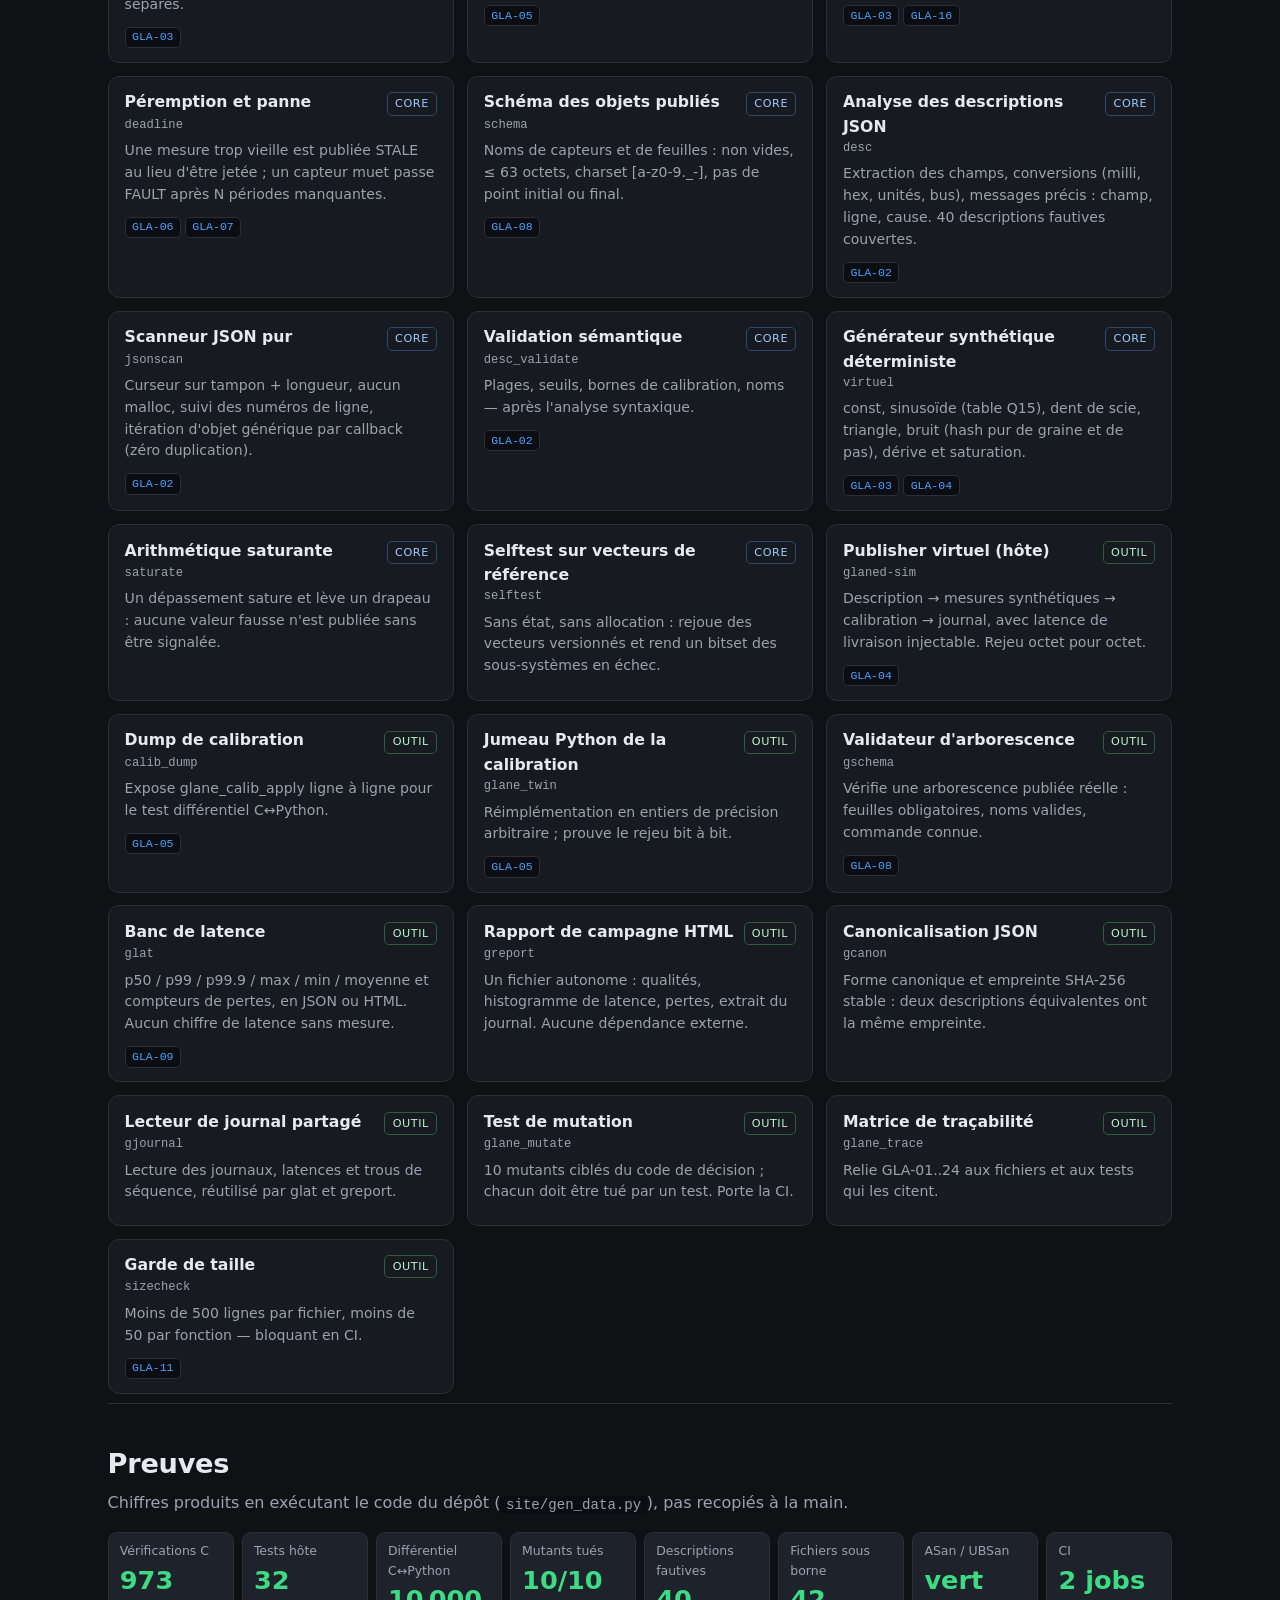
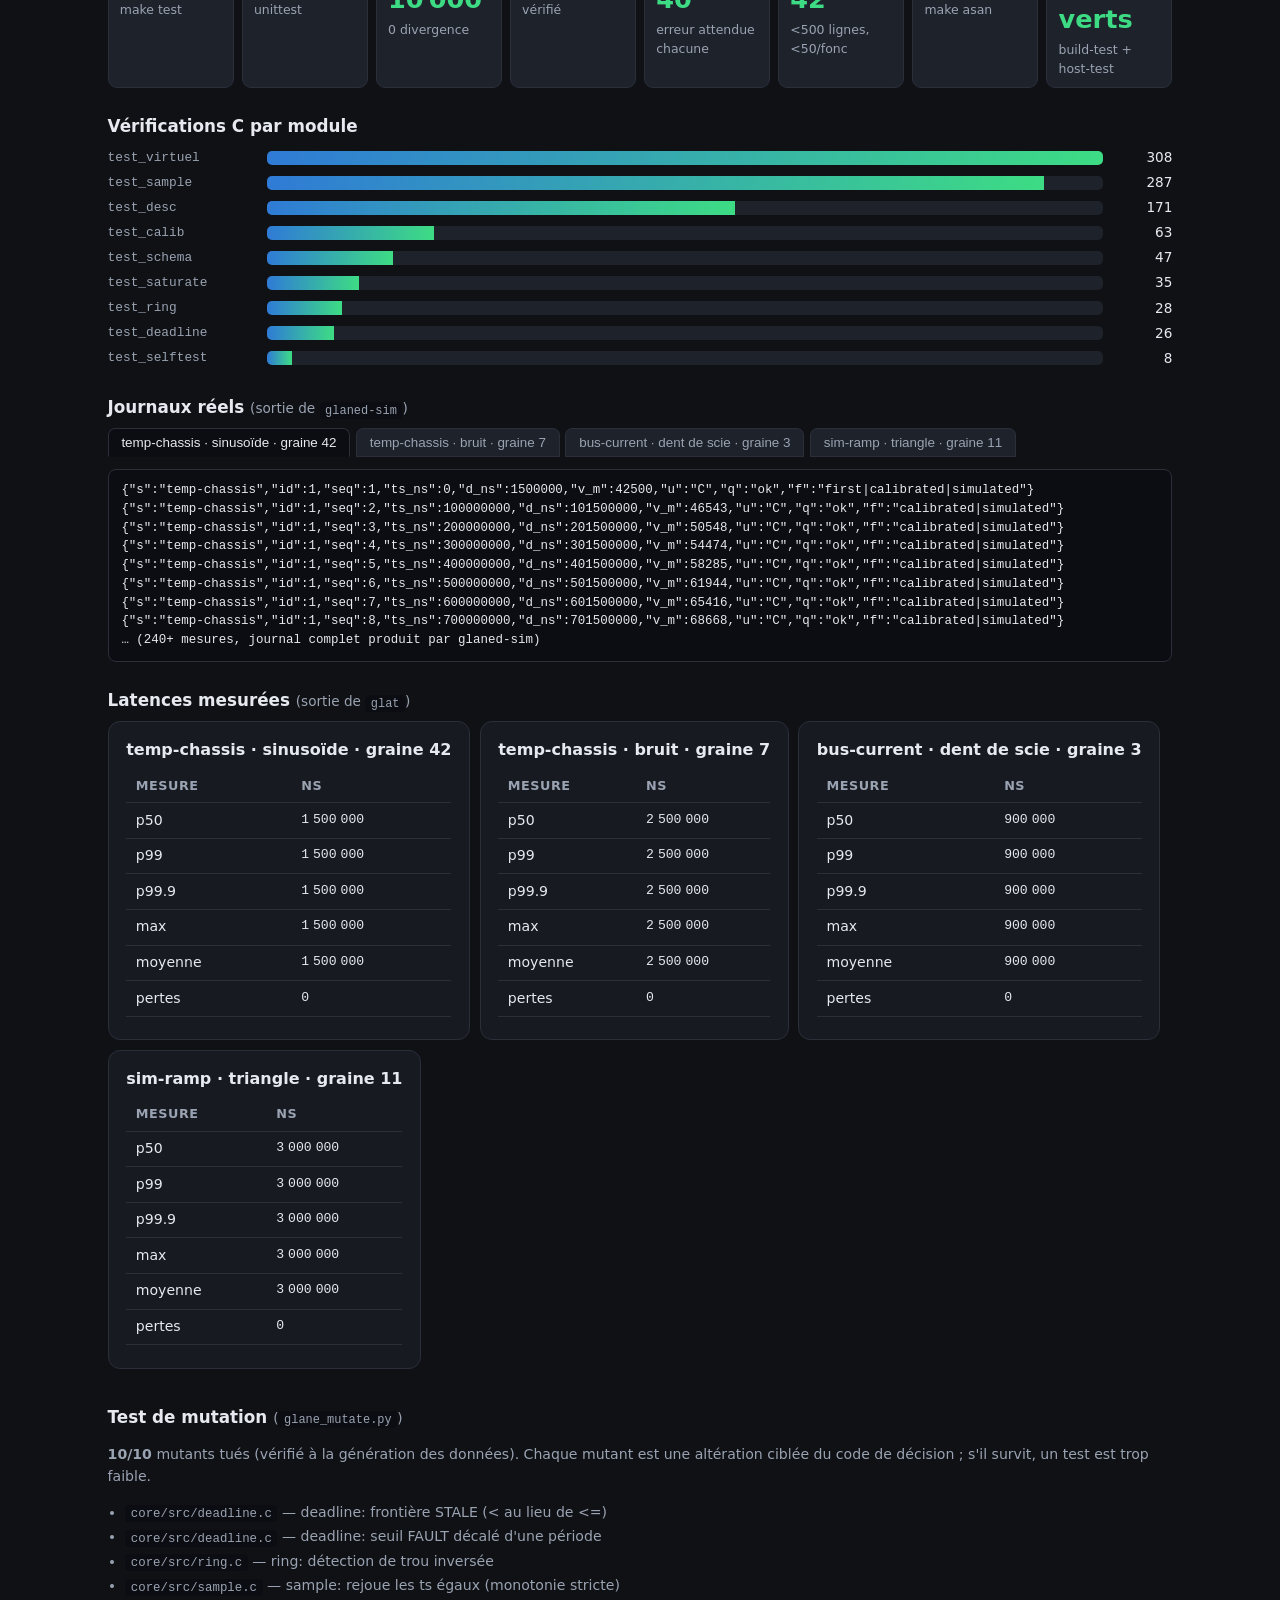
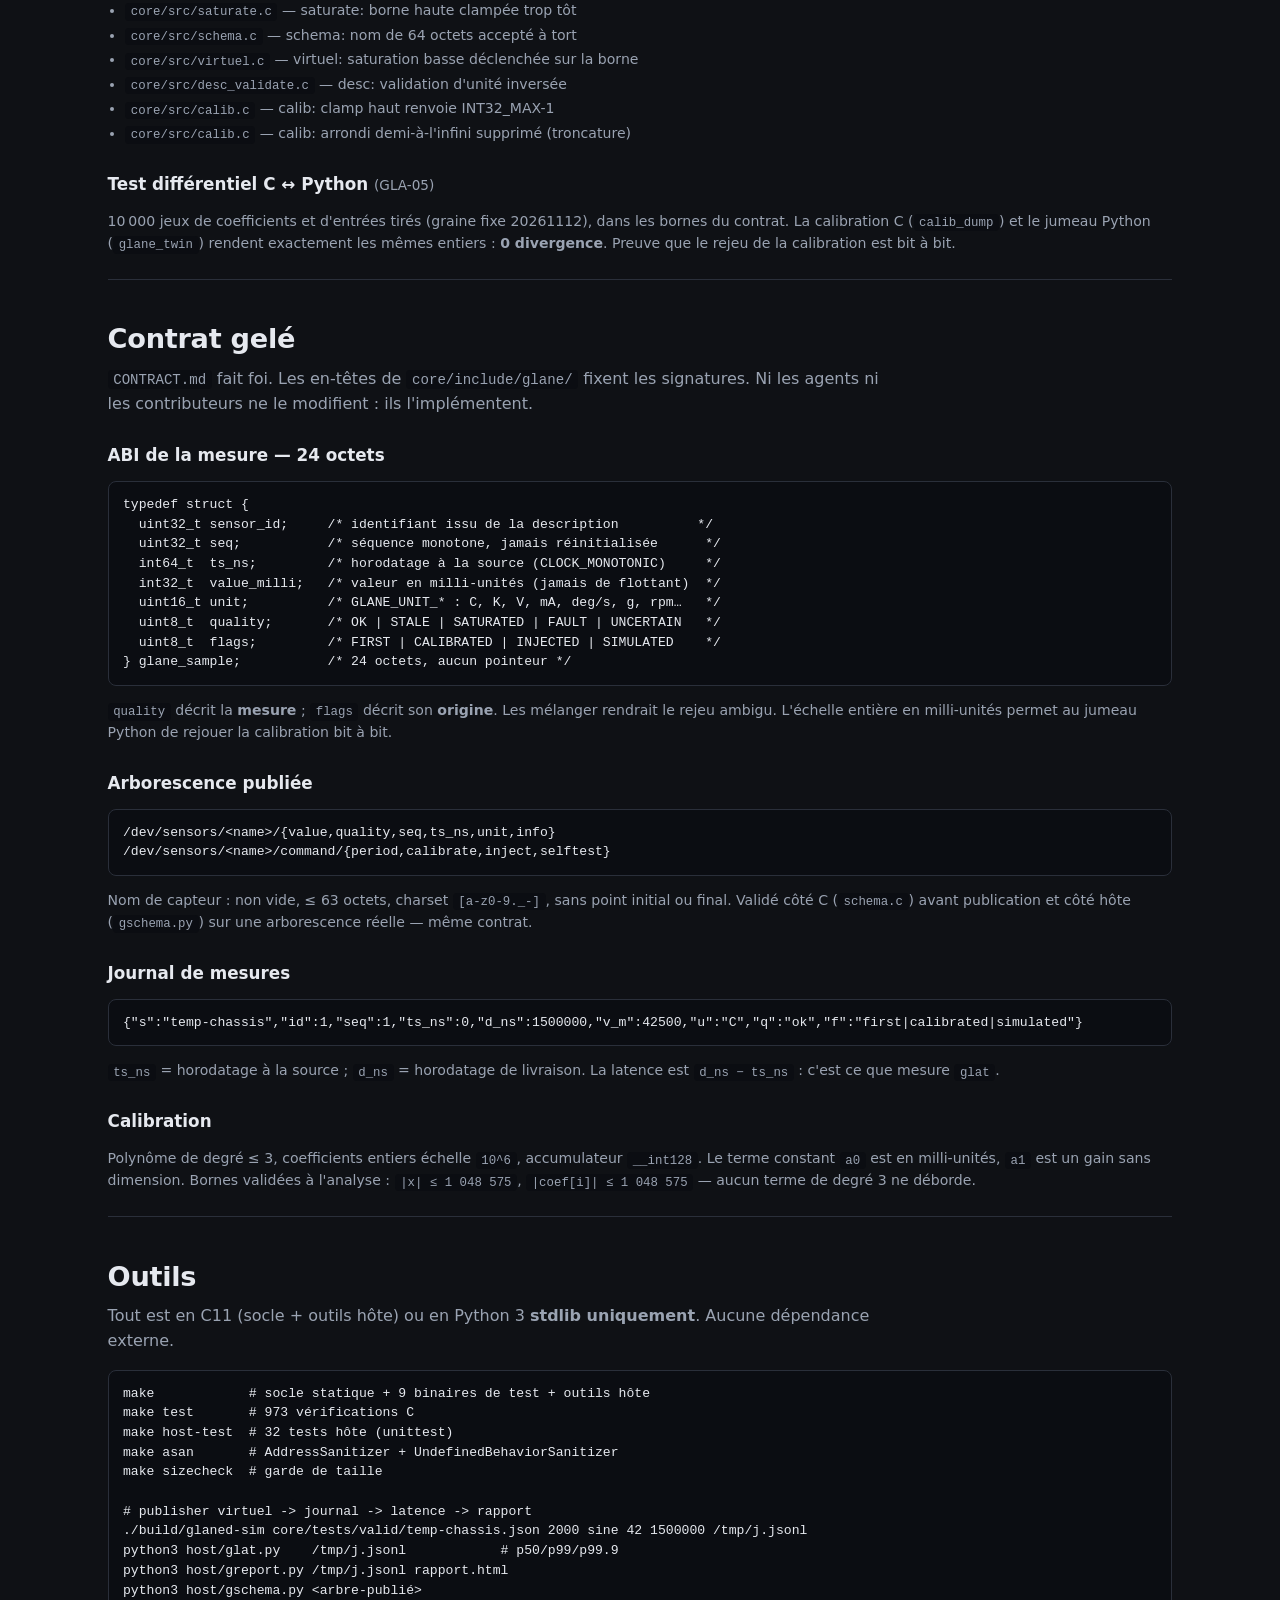
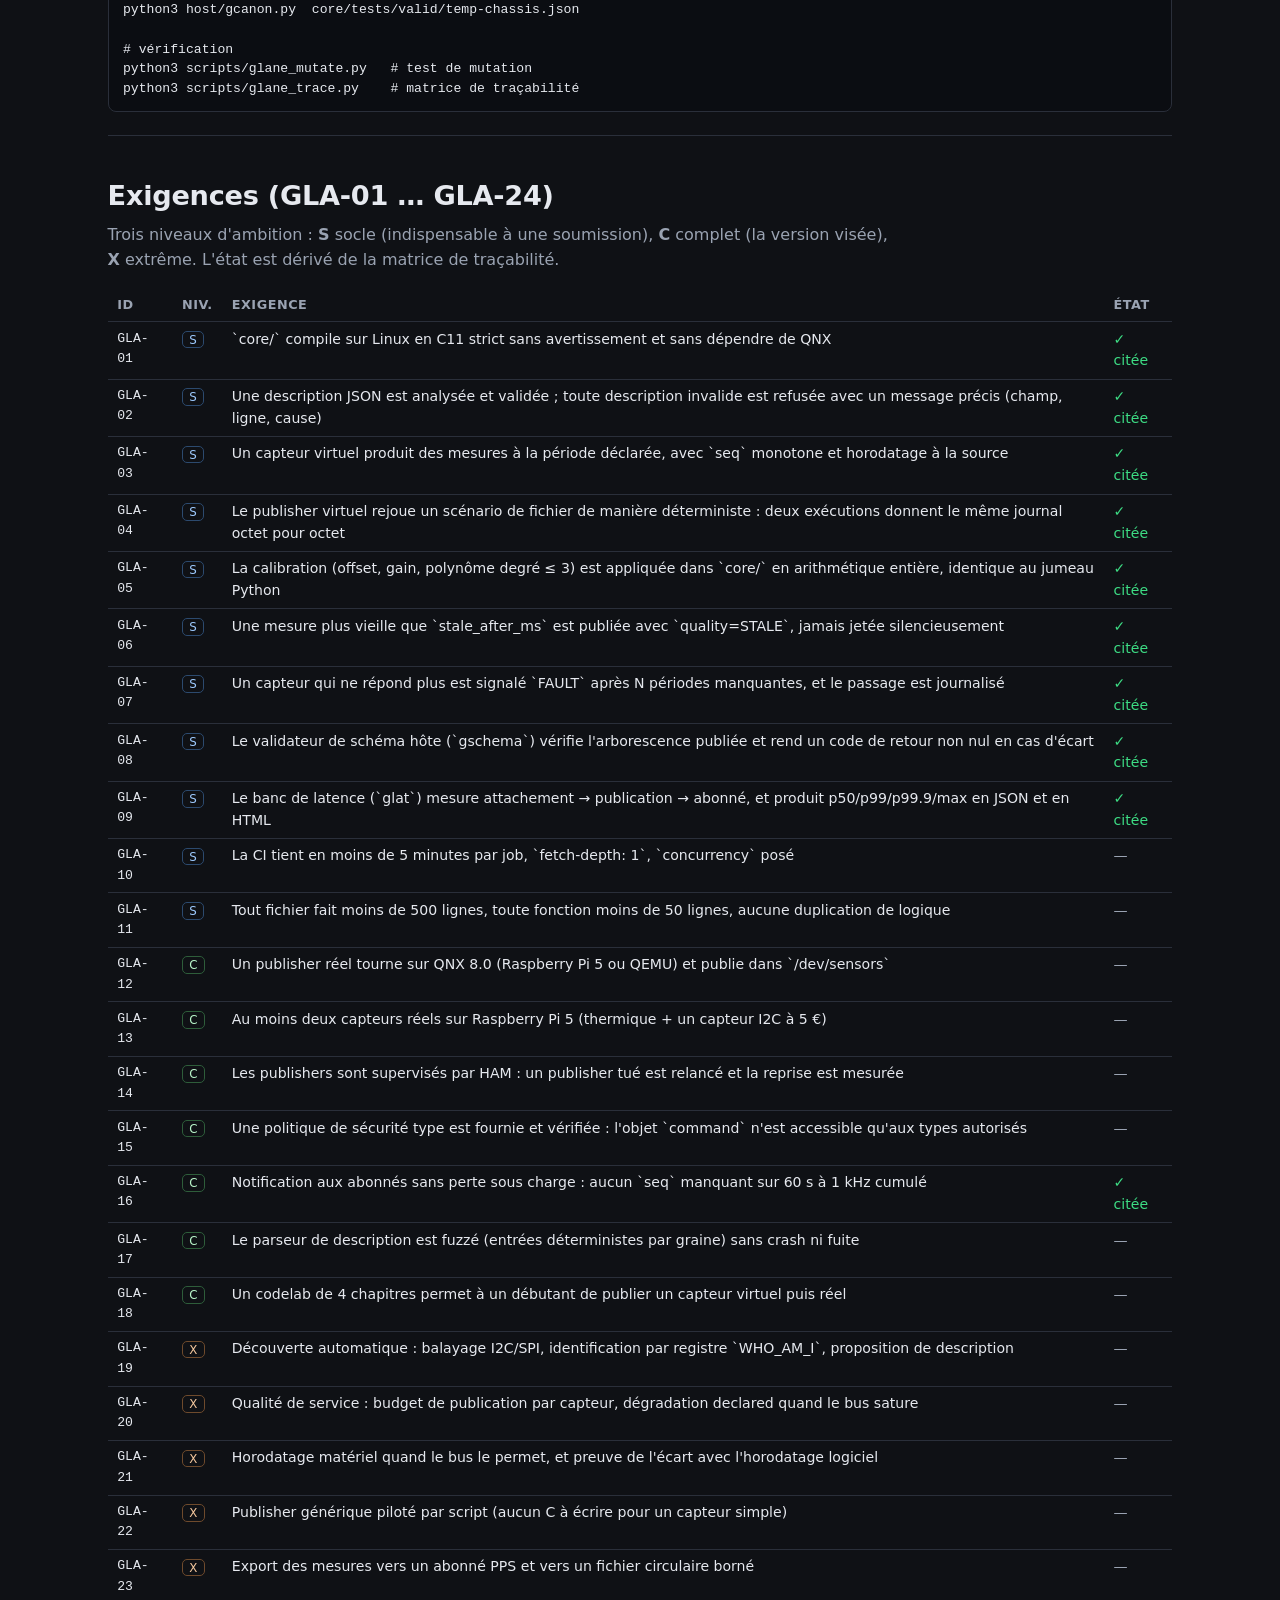
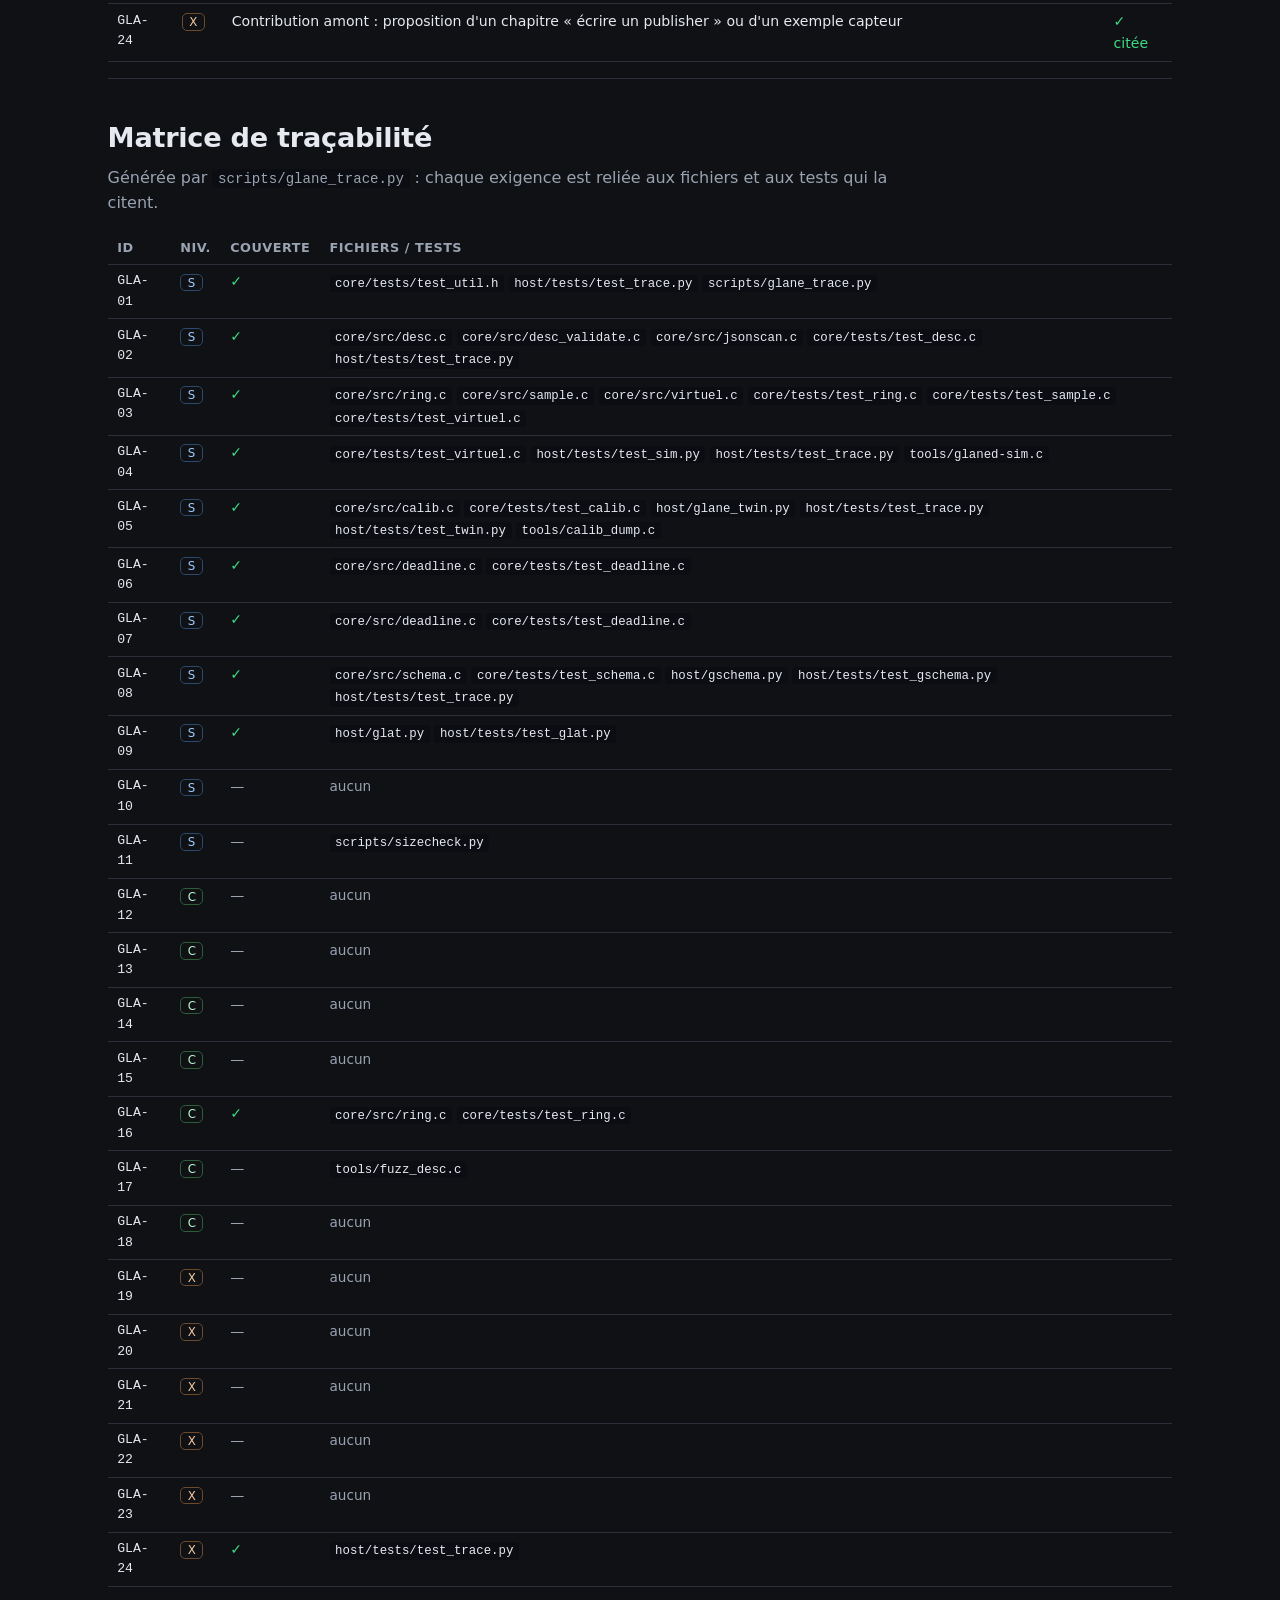
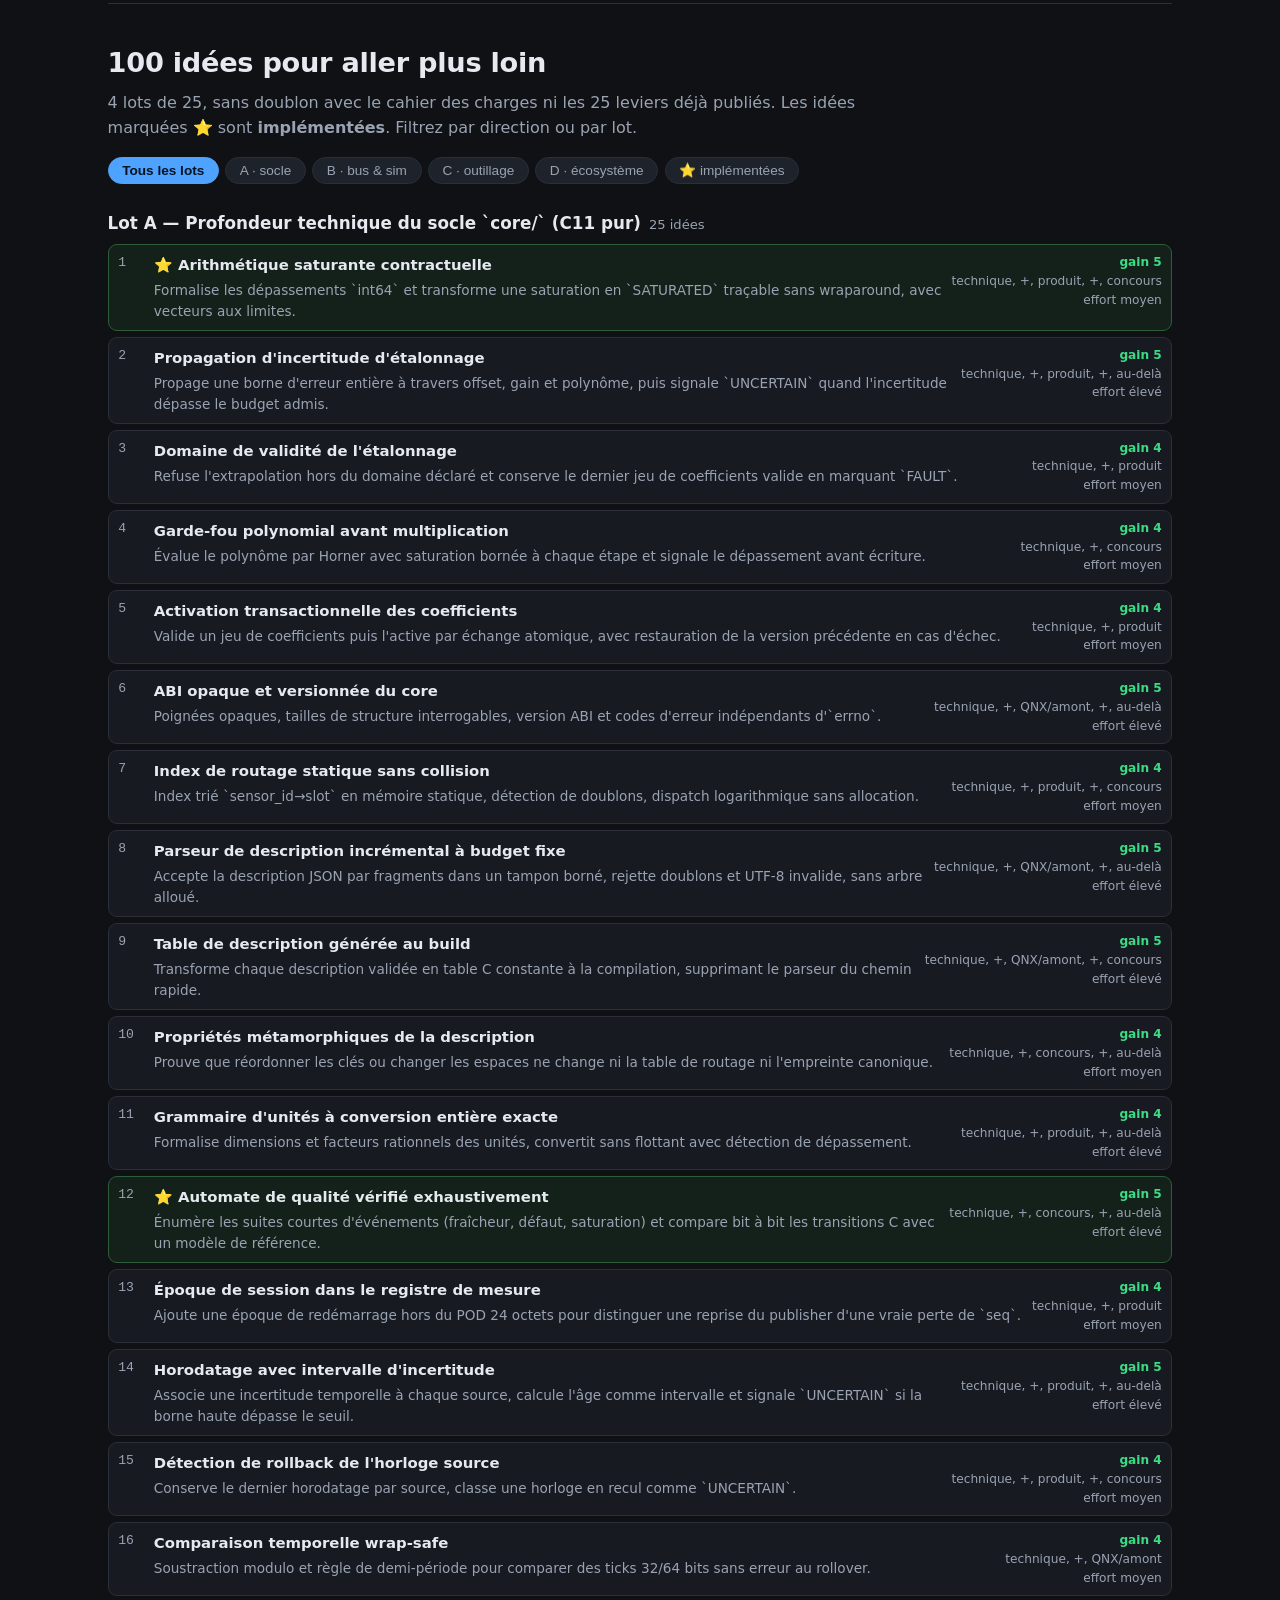
==== commit b740cba4: "qnx: troncature des feuilles sans régression de latence + vitrine réparee La troncature des feuilles" ====
--- a/site/index.html
+++ b/site/index.html
@@ -194,8 +194,9 @@
                aria-label="commande à envoyer à l'invité QNX">
         <button type="submit">Envoyer ⏎</button>
         <button type="button" data-k="cr">Ctrl-C</button>
-        <button type="button" data-k="tab">Tab</button>
         <button type="button" data-k="spc">Espace</button>
+        <button type="button" id="qnx-pause" title="geler le tableau de bord">⏸ Pause démo</button>
+        <button type="button" id="qnx-rep" title="reprendre le tableau de bord">▶ Reprendre</button>
       </form>
       <p class="small" id="qnx-cmd-etat">Exemples : <code>ls /dev/shmem</code> ·
       <code>cat /dev/shmem/temp-chassis.info</code> · <code>ls /dev/sensors</code></p>
@@ -382,6 +383,16 @@
   var form = document.getElementById("qnx-cmd");
   var champ = document.getElementById("qnx-cmd-t");
   var etat = document.getElementById("qnx-cmd-etat");
+  /* Pause / reprise du tableau de bord affiche sur l'ecran de l'invite. */
+  function cmd(c) {
+    fetch(API + "/type?t=" + encodeURIComponent(c) + "&ret=1")
+      .then(function (r) { return r.text(); })
+      .then(function (x) { etat.textContent = x; });
+  }
+  var pa = document.getElementById("qnx-pause");
+  if (pa) { pa.onclick = function () { cmd("echo pause > /dev/shmem/arret"); }; }
+  var rp = document.getElementById("qnx-rep");
+  if (rp) { rp.onclick = function () { cmd("rm /dev/shmem/arret"); }; }
   if (form && champ) {
     form.addEventListener("submit", function (e) {
       e.preventDefault();
